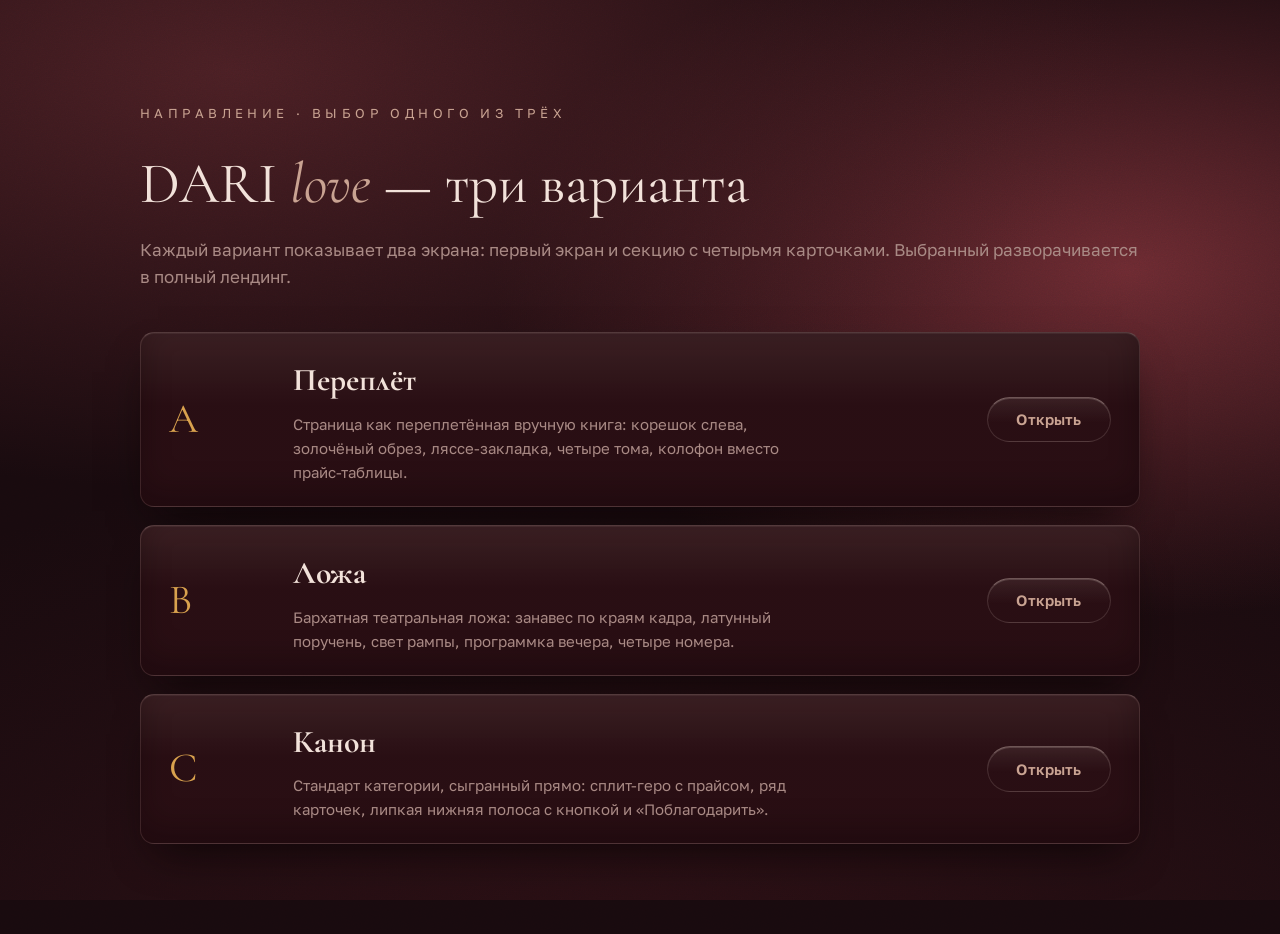
==== index.html @ 6ffcebba "Add three direction variants for the DARI love landing page Establish the product record and the sha" ====
<!doctype html>
<html lang="ru">
<head>
<meta charset="utf-8">
<meta name="viewport" content="width=device-width, initial-scale=1">
<title>DARI LOVE · три направления</title>
<link rel="preconnect" href="https://fonts.googleapis.com">
<link rel="preconnect" href="https://fonts.gstatic.com" crossorigin>
<link href="https://fonts.googleapis.com/css2?family=Cormorant+Garamond:ital,wght@0,300;0,400;1,300;1,400&family=Golos+Text:wght@400;500;600&display=swap" rel="stylesheet">
<link rel="stylesheet" href="variants/shared.css">
<style>
  .page { max-width: 1080px; margin: 0 auto; padding: clamp(40px, 8vw, 90px) clamp(18px, 4vw, 40px) 90px; }
  h1 { font-family: 'Cormorant Garamond', Georgia, serif; font-weight: 400; font-size: var(--step-4); margin: 14px 0 6px; }
  .sub { color: var(--muted); margin: 0 0 42px; }
  .list { display: grid; gap: 18px; }
  .row {
    display: grid; grid-template-columns: 92px 1fr auto; gap: clamp(16px, 3vw, 32px);
    align-items: center; padding: 22px clamp(18px, 3vw, 28px);
    border-radius: 14px; text-decoration: none; color: inherit;
    transition: transform 200ms var(--ease);
  }
  .row:hover { transform: translateY(-3px); }
  .row__key { font-family: 'Cormorant Garamond', Georgia, serif; font-size: 2.6rem; line-height: 1; color: var(--gold); }
  .row__name { font-family: 'Cormorant Garamond', Georgia, serif; font-size: var(--step-3); margin: 0; }
  .row__note { color: var(--muted); font-size: var(--step-1); margin: 6px 0 0; max-width: 56ch; }
  @media (max-width: 620px) { .row { grid-template-columns: 56px 1fr; } .row .pill { grid-column: 2; justify-self: start; } }
</style>
</head>
<body>
<div class="velvet"></div>
<div class="grain"></div>

<main class="page">
  <p class="kicker">Направление · выбор одного из трёх</p>
  <h1>DARI <i style="font-style:italic;color:var(--skin)">love</i> — три варианта</h1>
  <p class="sub">Каждый вариант показывает два экрана: первый экран и секцию с четырьмя карточками. Выбранный разворачивается в полный лендинг.</p>

  <div class="list">
    <a class="row material" href="variants/a-perepliot.html">
      <span class="row__key">A</span>
      <span>
        <h2 class="row__name">Переплёт</h2>
        <p class="row__note">Страница как переплетённая вручную книга: корешок слева, золочёный обрез, ляссе-закладка, четыре тома, колофон вместо прайс-таблицы.</p>
      </span>
      <span class="pill pill--quiet">Открыть</span>
    </a>

    <a class="row material" href="variants/b-lozha.html">
      <span class="row__key">B</span>
      <span>
        <h2 class="row__name">Ложа</h2>
        <p class="row__note">Бархатная театральная ложа: занавес по краям кадра, латунный поручень, свет рампы, программка вечера, четыре номера.</p>
      </span>
      <span class="pill pill--quiet">Открыть</span>
    </a>

    <a class="row material" href="variants/c-kanon.html">
      <span class="row__key">C</span>
      <span>
        <h2 class="row__name">Канон</h2>
        <p class="row__note">Стандарт категории, сыгранный прямо: сплит-геро с прайсом, ряд карточек, липкая нижняя полоса с кнопкой и «Поблагодарить».</p>
      </span>
      <span class="pill pill--quiet">Открыть</span>
    </a>
  </div>
</main>
</body>
</html>
---- variants/shared.css ----
/* DARI LOVE — общий фундамент трёх вариантов направления.
   Палитра снята пипеткой с фотографий бордового латексного платья. */

:root {
  --ink:        #180A0E;
  --wine-deep:  #2C1015;
  --wine:       #4A1F24;
  --wine-lit:   #6B2A31;
  --wine-glow:  #96655F;
  --cream:      #F2E2DA;
  --skin:       #C9A392;
  --muted:      #A98A85;
  --gold:       #D9A24E;
  --gold-hi:    #FCCB6D;

  --edge-hi: rgba(252, 231, 220, 0.20);
  --edge-lo: rgba(12, 4, 6, 0.55);

  --step-0: 0.8125rem;
  --step-1: 0.9375rem;
  --step-2: 1.0625rem;
  --step-3: clamp(1.35rem, 1.1rem + 1.1vw, 2rem);
  --step-4: clamp(2rem, 1.2rem + 3.2vw, 3.6rem);
  --step-5: clamp(2.8rem, 1rem + 7vw, 6.5rem);

  --ease: cubic-bezier(0.22, 0.61, 0.36, 1);
  --fill: 0;
}

*, *::before, *::after { box-sizing: border-box; }

html { -webkit-text-size-adjust: 100%; }

body {
  margin: 0;
  background: var(--ink);
  color: var(--cream);
  font-family: 'Golos Text', system-ui, sans-serif;
  font-size: var(--step-2);
  line-height: 1.6;
  font-synthesis-weight: none;
  overflow-x: hidden;
}

/* Бархат: вишнёвые поля света поверх глубокой основы плюс зерно,
   которое снимает бандинг на градиенте. */
.velvet {
  position: fixed;
  inset: 0;
  z-index: -2;
  background:
    radial-gradient(120% 80% at 18% 8%,  var(--wine) 0%, transparent 58%),
    radial-gradient(90% 70% at 88% 30%,  var(--wine-lit) 0%, transparent 55%),
    radial-gradient(140% 100% at 50% 110%, var(--wine-deep) 0%, transparent 62%),
    var(--ink);
  animation: drift 44s var(--ease) infinite alternate;
}

@keyframes drift {
  0%   { background-position: 0% 0%,   0% 0%,   0% 0%; }
  100% { background-position: 6% -4%, -5% 6%,   3% -3%; }
}

.grain {
  position: fixed;
  inset: -20%;
  z-index: -1;
  pointer-events: none;
  opacity: 0.34;
  background-image: url("data:image/svg+xml,%3Csvg xmlns='http://www.w3.org/2000/svg' width='180' height='180'%3E%3Cfilter id='n'%3E%3CfeTurbulence type='fractalNoise' baseFrequency='0.85' numOctaves='3'/%3E%3C/filter%3E%3Crect width='180' height='180' filter='url(%23n)' opacity='0.42'/%3E%3C/svg%3E");
  mix-blend-mode: overlay;
}

/* Материал: бархат, светлая грань по верхнему краю, мягкая внешняя тень. */
.material {
  background:
    linear-gradient(180deg, rgba(252, 231, 220, 0.07), rgba(12, 4, 6, 0.10) 42%),
    var(--wine-deep);
  border: 1px solid rgba(252, 231, 220, 0.10);
  border-top-color: var(--edge-hi);
  box-shadow:
    0 1px 0 rgba(252, 231, 220, 0.06) inset,
    0 -14px 30px rgba(12, 4, 6, 0.32) inset,
    0 22px 44px -18px rgba(9, 3, 5, 0.85);
}

/* Кнопка-пилюля: выпуклая в покое, продавливается при нажатии. */
.pill {
  --pill-face: var(--wine-lit);
  appearance: none;
  display: inline-flex;
  align-items: center;
  gap: 0.6em;
  padding: 0.95em 1.9em;
  border: 1px solid rgba(252, 231, 220, 0.14);
  border-top-color: rgba(252, 231, 220, 0.32);
  border-radius: 999px;
  background:
    linear-gradient(180deg, rgba(252, 231, 220, 0.16), rgba(12, 4, 6, 0.18) 55%),
    var(--pill-face);
  color: var(--cream);
  font: 600 var(--step-1)/1 'Golos Text', system-ui, sans-serif;
  letter-spacing: 0.01em;
  text-decoration: none;
  cursor: pointer;
  box-shadow:
    0 1px 0 rgba(255, 240, 232, 0.28) inset,
    0 -10px 18px rgba(12, 4, 6, 0.34) inset,
    0 14px 26px -12px rgba(9, 3, 5, 0.9);
  transition: transform 160ms var(--ease), box-shadow 160ms var(--ease), filter 160ms var(--ease);
}

.pill:hover { filter: brightness(1.09); }

.pill:active {
  transform: translateY(2px);
  box-shadow:
    0 2px 6px rgba(9, 3, 5, 0.55) inset,
    0 10px 20px rgba(12, 4, 6, 0.5) inset,
    0 2px 6px -4px rgba(9, 3, 5, 0.9);
}

.pill--quiet {
  --pill-face: transparent;
  background: linear-gradient(180deg, rgba(252, 231, 220, 0.08), transparent 60%);
  color: var(--skin);
  box-shadow: 0 1px 0 rgba(255, 240, 232, 0.16) inset;
}

:where(a, button, summary):focus-visible {
  outline: 2px solid var(--gold-hi);
  outline-offset: 3px;
  border-radius: 6px;
}

/* Дуотон: яркость фотографии ложится на вишнёвую основу,
   золото возвращается отдельным слоем на screen. */
.plate {
  position: relative;
  overflow: hidden;
  background: var(--wine-deep);
  isolation: isolate;
}

.plate img {
  display: block;
  width: 100%;
  height: 100%;
  object-fit: cover;
  filter: saturate(0.62) contrast(1.06) brightness(1.01);
}

/* Вишня ложится тоном, а не заливкой: яркость кадра остаётся,
   золотые блики переживают тонирование. */
.plate::before {
  content: "";
  position: absolute;
  inset: 0;
  z-index: 1;
  background: linear-gradient(180deg, var(--wine-lit), var(--wine-deep) 78%);
  mix-blend-mode: color;
  opacity: 0.72;
  pointer-events: none;
}

.plate::after {
  content: "";
  position: absolute;
  inset: 0;
  z-index: 1;
  background: radial-gradient(72% 58% at 50% 58%, rgba(252, 203, 109, 0.62), transparent 74%);
  mix-blend-mode: soft-light;
  opacity: 0.55;
  pointer-events: none;
}

.kicker {
  font-size: var(--step-0);
  letter-spacing: 0.34em;
  text-transform: uppercase;
  color: var(--skin);
}

.wordmark {
  font-family: 'Cormorant Garamond', Georgia, serif;
  font-size: var(--step-3);
  letter-spacing: 0.34em;
  text-transform: uppercase;
  color: var(--cream);
}

.wordmark i {
  font-style: italic;
  letter-spacing: 0.04em;
  text-transform: none;
  color: var(--skin);
  display: inline-block;
  transform: rotate(-4deg);
}

.tabular { font-variant-numeric: tabular-nums; }

@media (prefers-reduced-motion: reduce) {
  .velvet { animation: none; }
  *, *::before, *::after {
    animation-duration: 0.001ms !important;
    transition-duration: 0.001ms !important;
  }
}
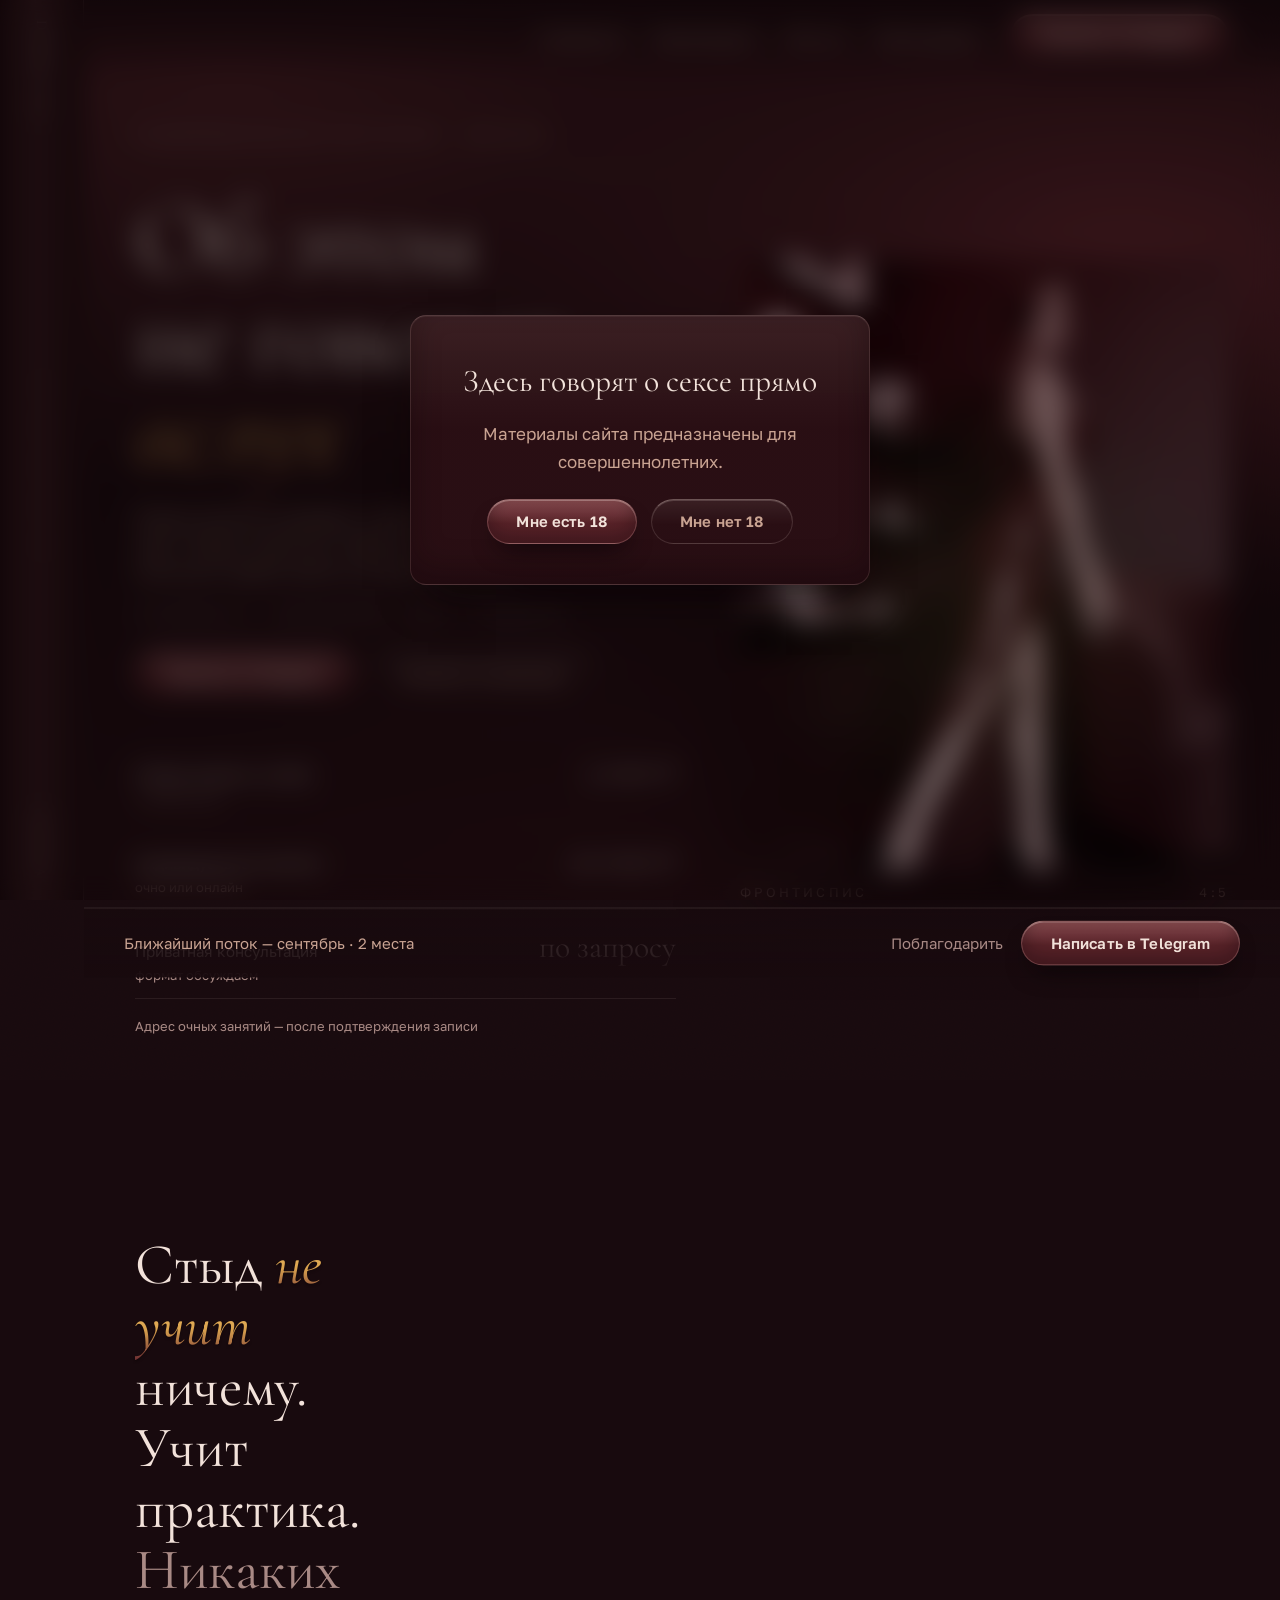
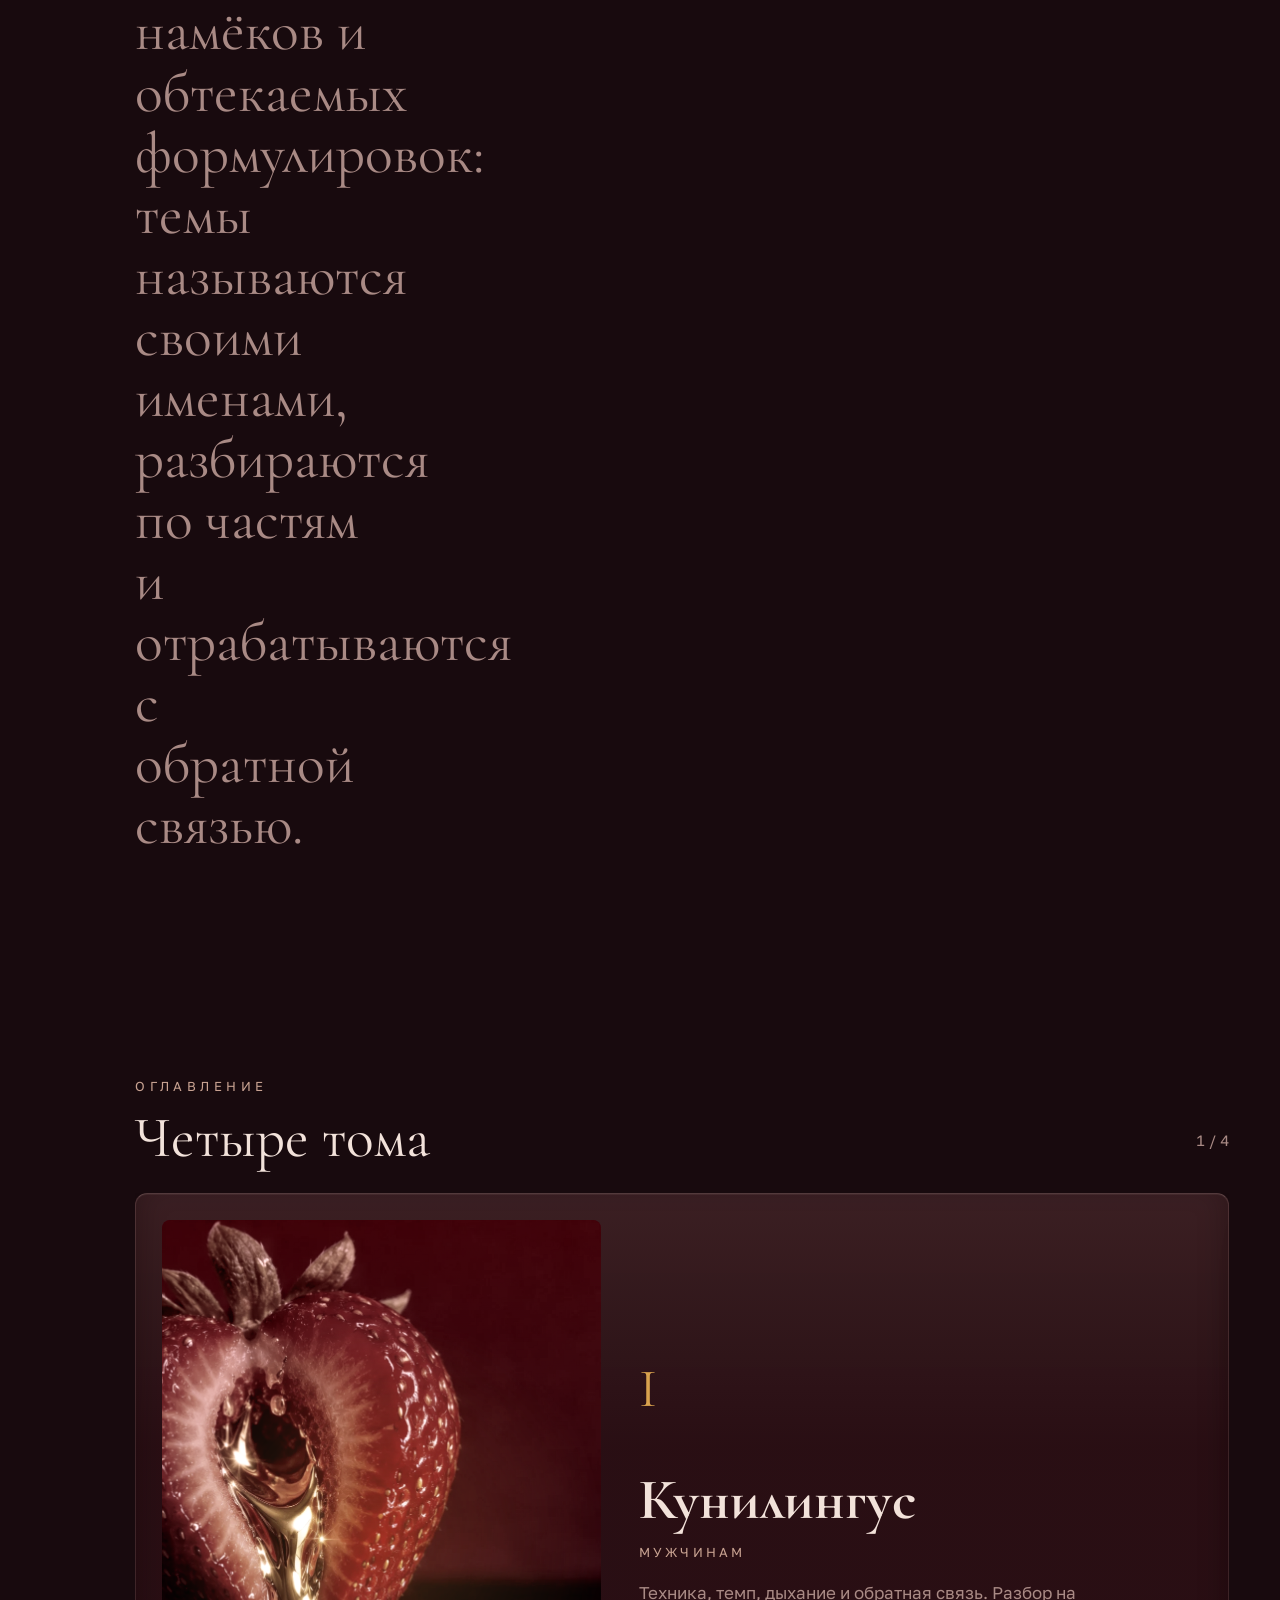
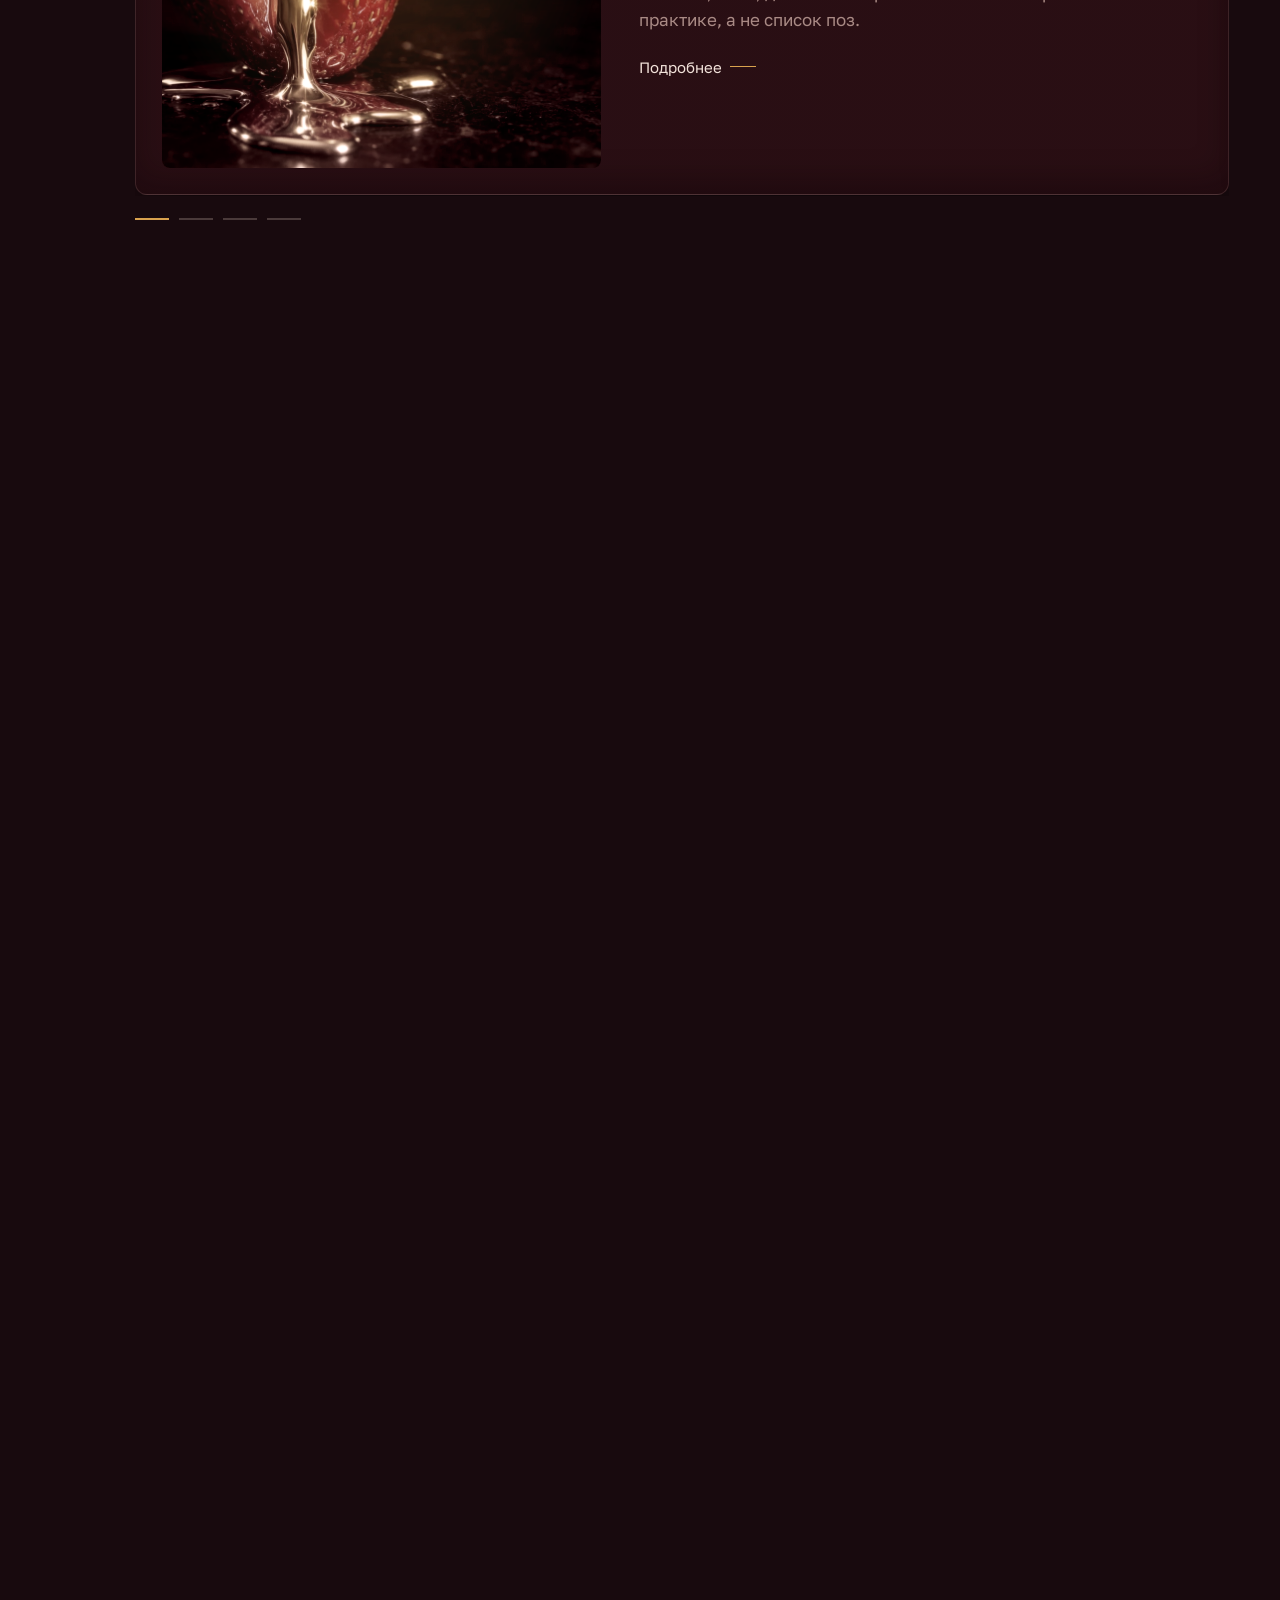
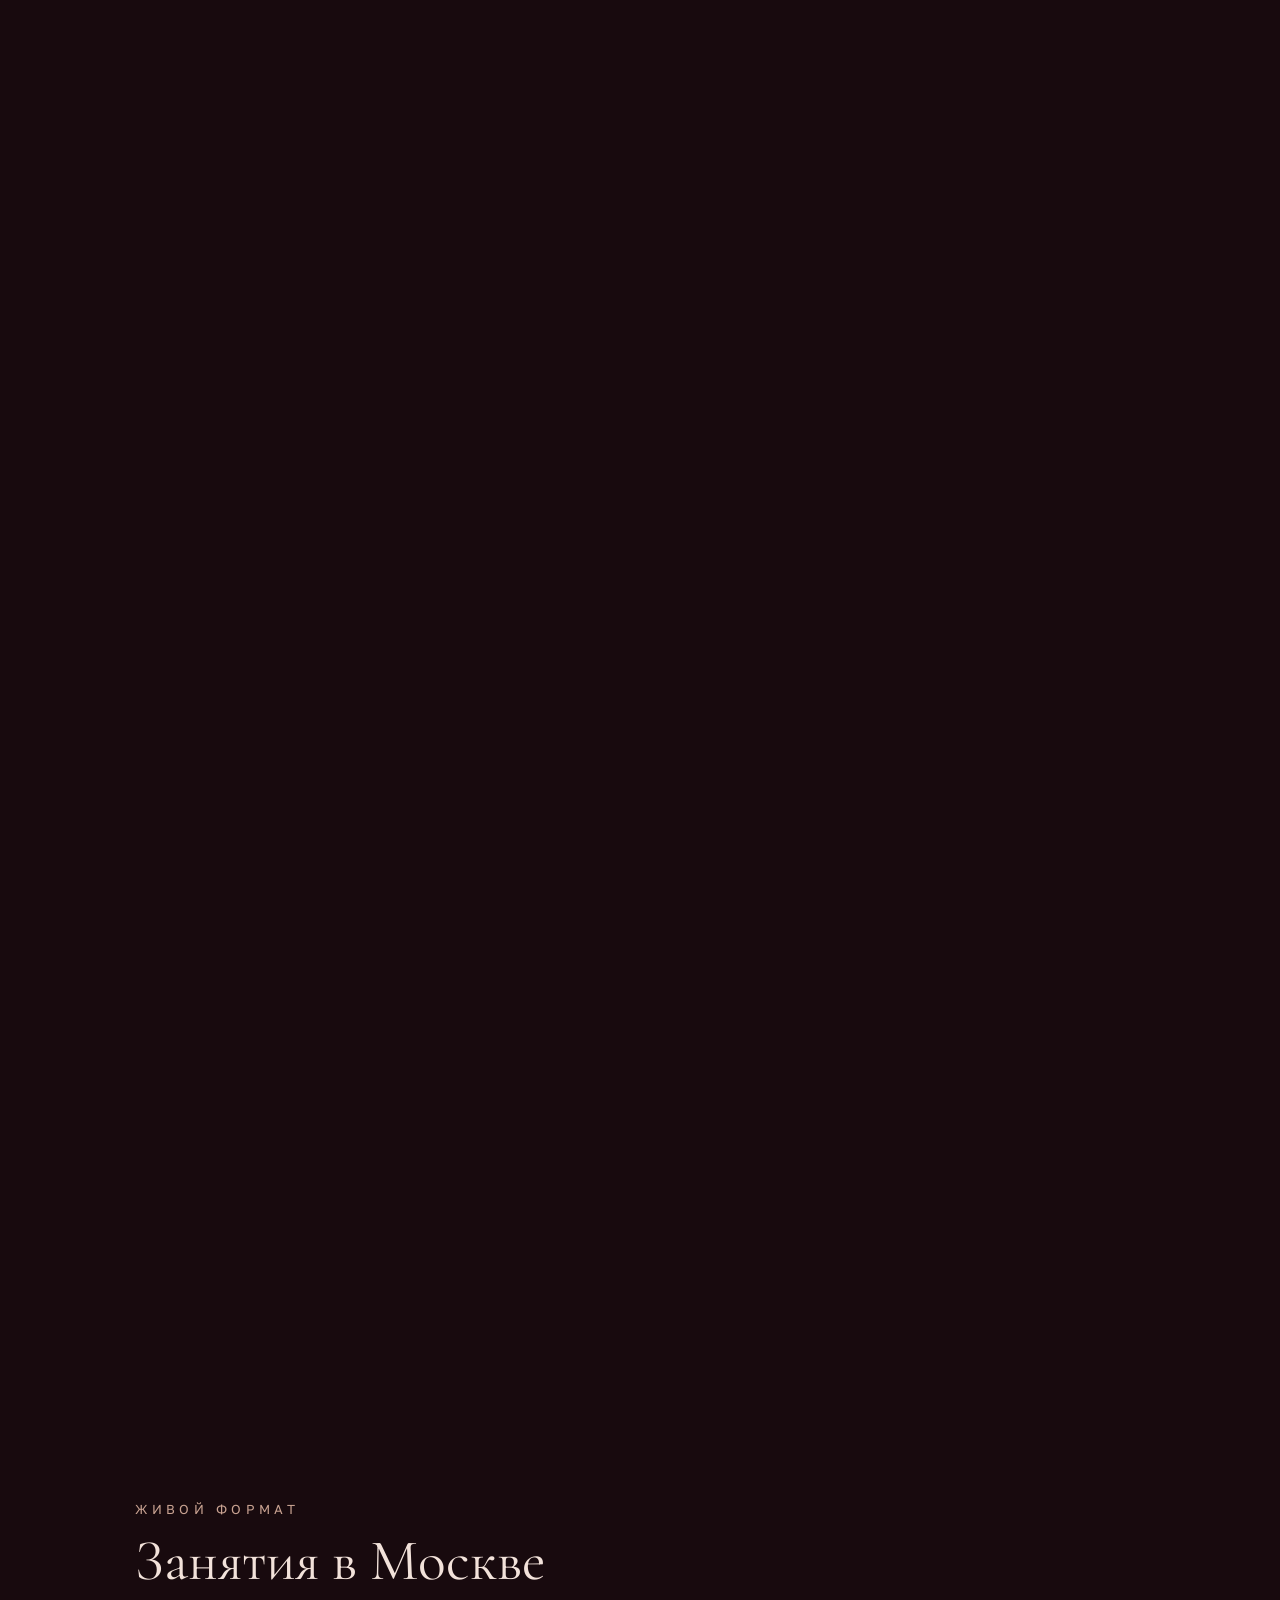
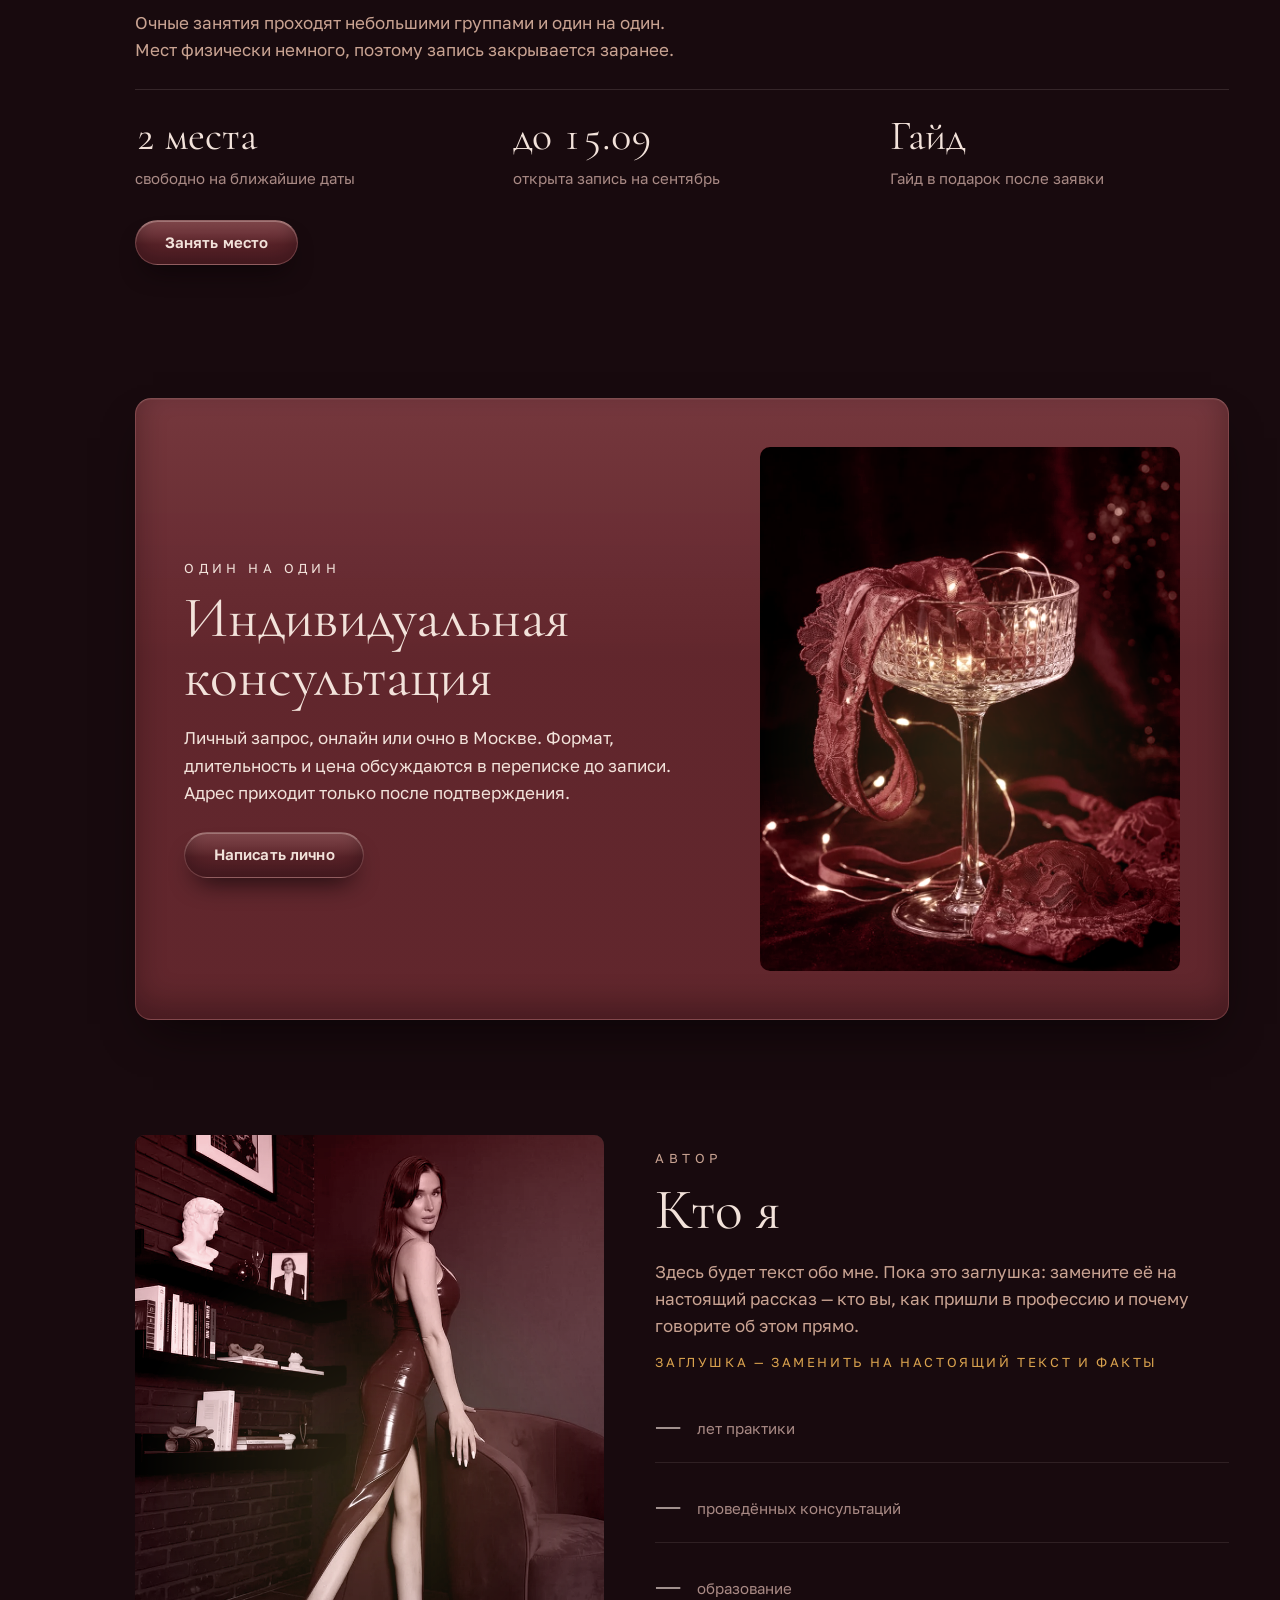
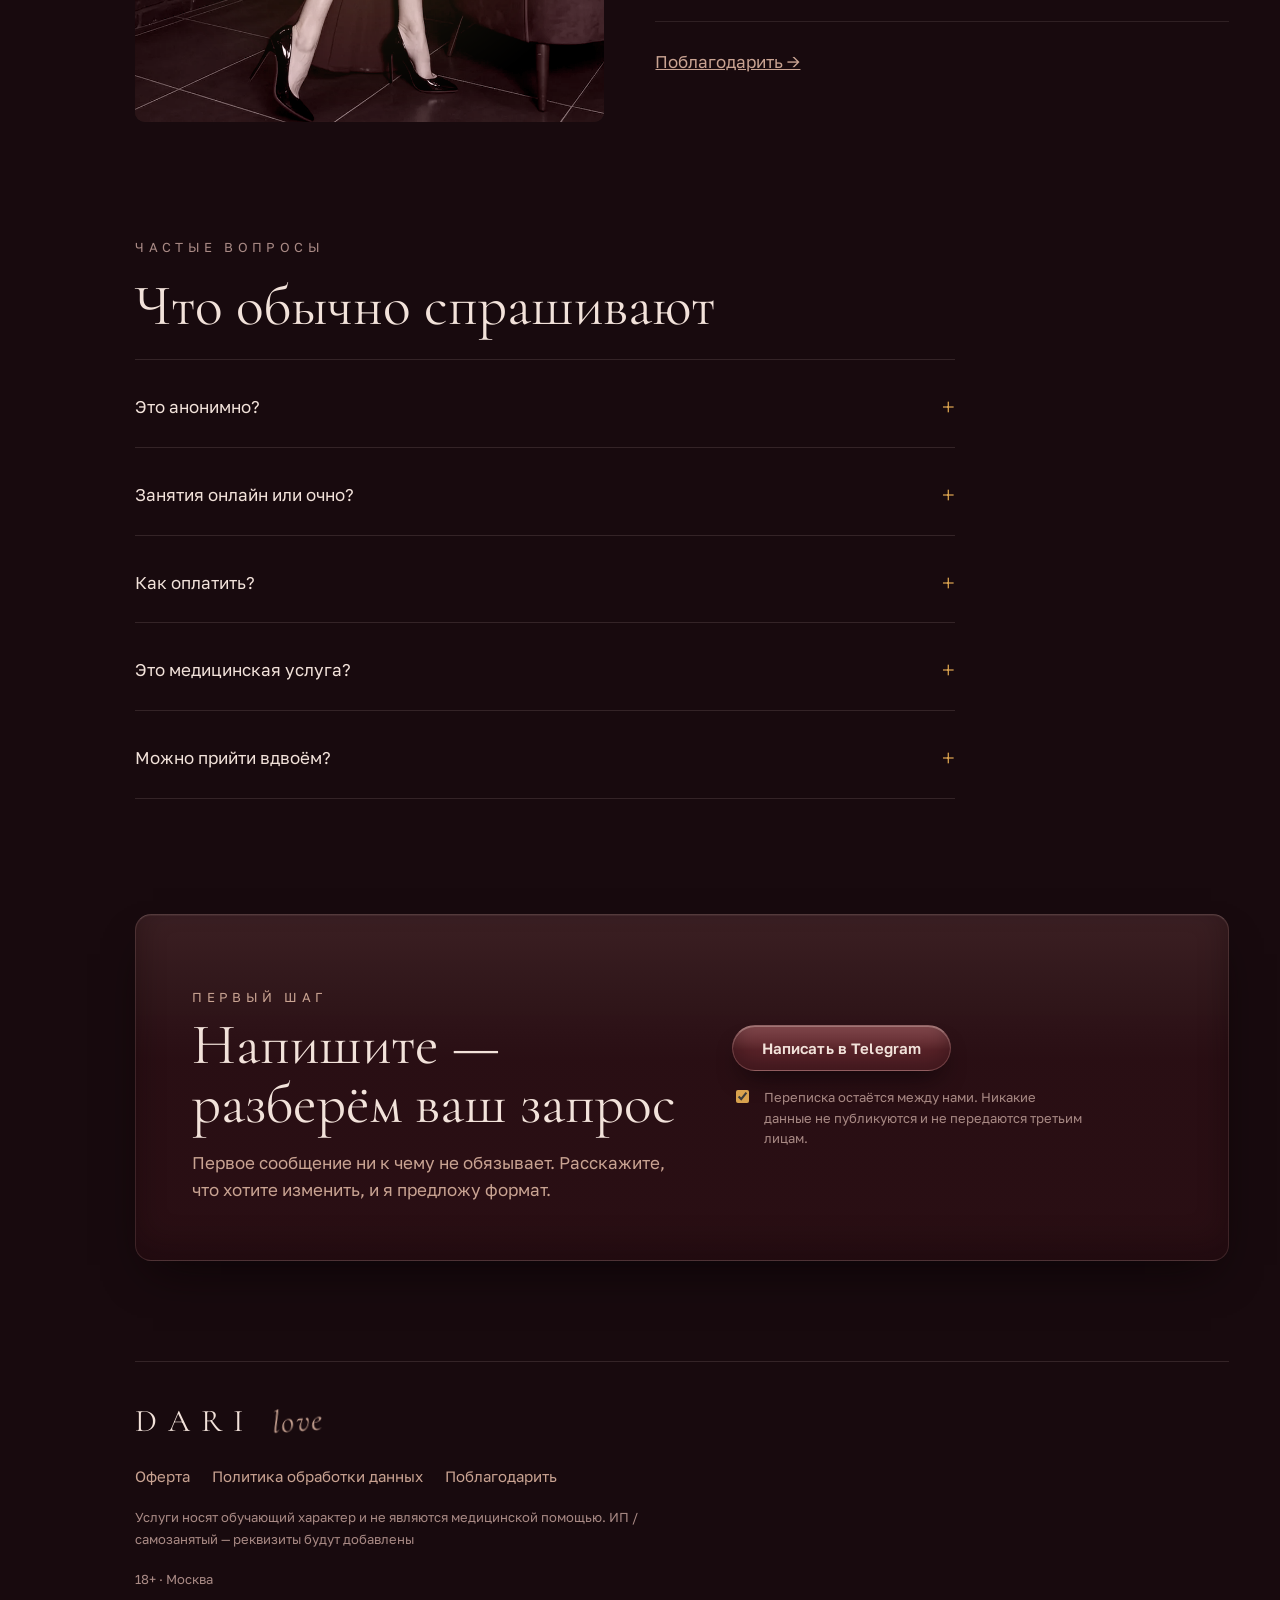
==== commit f254a89c: "Build the full landing page on the "Переплёт" direction Expand the chosen direction into the complet" ====
--- a/index.html
+++ b/index.html
@@ -3,66 +3,225 @@
 <head>
 <meta charset="utf-8">
 <meta name="viewport" content="width=device-width, initial-scale=1">
-<title>DARI LOVE · три направления</title>
+<title>DARI LOVE · Индивидуальное обучение · Москва</title>
+<meta name="description" content="Индивидуальное обучение и разборы. Онлайн и очно в Москве.">
+<meta property="og:title" content="DARI LOVE">
+<meta property="og:description" content="Индивидуальное обучение · Москва">
+<meta property="og:type" content="website">
+<meta name="robots" content="index,follow">
+<meta name="theme-color" content="#180A0E">
 <link rel="preconnect" href="https://fonts.googleapis.com">
 <link rel="preconnect" href="https://fonts.gstatic.com" crossorigin>
-<link href="https://fonts.googleapis.com/css2?family=Cormorant+Garamond:ital,wght@0,300;0,400;1,300;1,400&family=Golos+Text:wght@400;500;600&display=swap" rel="stylesheet">
-<link rel="stylesheet" href="variants/shared.css">
-<style>
-  .page { max-width: 1080px; margin: 0 auto; padding: clamp(40px, 8vw, 90px) clamp(18px, 4vw, 40px) 90px; }
-  h1 { font-family: 'Cormorant Garamond', Georgia, serif; font-weight: 400; font-size: var(--step-4); margin: 14px 0 6px; }
-  .sub { color: var(--muted); margin: 0 0 42px; }
-  .list { display: grid; gap: 18px; }
-  .row {
-    display: grid; grid-template-columns: 92px 1fr auto; gap: clamp(16px, 3vw, 32px);
-    align-items: center; padding: 22px clamp(18px, 3vw, 28px);
-    border-radius: 14px; text-decoration: none; color: inherit;
-    transition: transform 200ms var(--ease);
-  }
-  .row:hover { transform: translateY(-3px); }
-  .row__key { font-family: 'Cormorant Garamond', Georgia, serif; font-size: 2.6rem; line-height: 1; color: var(--gold); }
-  .row__name { font-family: 'Cormorant Garamond', Georgia, serif; font-size: var(--step-3); margin: 0; }
-  .row__note { color: var(--muted); font-size: var(--step-1); margin: 6px 0 0; max-width: 56ch; }
-  @media (max-width: 620px) { .row { grid-template-columns: 56px 1fr; } .row .pill { grid-column: 2; justify-self: start; } }
-</style>
+<link href="https://fonts.googleapis.com/css2?family=Cormorant+Garamond:ital,wght@0,300;0,400;0,500;0,600;1,300;1,400;1,500&family=Golos+Text:wght@400;500;600&display=swap" rel="stylesheet">
+<link rel="stylesheet" href="css/base.css">
+<link rel="stylesheet" href="css/site.css">
 </head>
 <body>
+<!--
+THESIS: обучение интимности подано как переплетённая вручную книга, которую
+дают в руки; отказ от боудуар-лендинга с фотографией во всю ширину.
+OWN-WORLD: вишнёвый бархат переплёта, крашеный золотой обрез, корешок как
+единственная вертикальная ось, ляссе-закладка, колофон вместо прайс-таблицы.
+STORY: посетитель видит закрытую книгу по теме, о которой не говорят вслух,
+проходит четыре тома и уходит в Telegram за своим экземпляром.
+FIRST VIEWPORT: слева титул с золочёной строкой, строка тем, кнопка и колофон
+цен; справа вклеенная иллюстрация 4:5 с золочёным обрезом.
+FORM: переплётная мастерская, кандидат 5 из семи, seed 8447b63e.
+FINISH: unreviewed and undocumented is unfinished; this build ends with the finish review, the verdict, DESIGN.md, and every shipping raster carrying its provenance
+-->
 <div class="velvet"></div>
 <div class="grain"></div>
 
-<main class="page">
-  <p class="kicker">Направление · выбор одного из трёх</p>
-  <h1>DARI <i style="font-style:italic;color:var(--skin)">love</i> — три варианта</h1>
-  <p class="sub">Каждый вариант показывает два экрана: первый экран и секцию с четырьмя карточками. Выбранный разворачивается в полный лендинг.</p>
-
-  <div class="list">
-    <a class="row material" href="variants/a-perepliot.html">
-      <span class="row__key">A</span>
-      <span>
-        <h2 class="row__name">Переплёт</h2>
-        <p class="row__note">Страница как переплетённая вручную книга: корешок слева, золочёный обрез, ляссе-закладка, четыре тома, колофон вместо прайс-таблицы.</p>
-      </span>
-      <span class="pill pill--quiet">Открыть</span>
-    </a>
-
-    <a class="row material" href="variants/b-lozha.html">
-      <span class="row__key">B</span>
-      <span>
-        <h2 class="row__name">Ложа</h2>
-        <p class="row__note">Бархатная театральная ложа: занавес по краям кадра, латунный поручень, свет рампы, программка вечера, четыре номера.</p>
-      </span>
-      <span class="pill pill--quiet">Открыть</span>
-    </a>
-
-    <a class="row material" href="variants/c-kanon.html">
-      <span class="row__key">C</span>
-      <span>
-        <h2 class="row__name">Канон</h2>
-        <p class="row__note">Стандарт категории, сыгранный прямо: сплит-геро с прайсом, ряд карточек, липкая нижняя полоса с кнопкой и «Поблагодарить».</p>
-      </span>
-      <span class="pill pill--quiet">Открыть</span>
-    </a>
+<!-- Возрастной гейт: страница за размытием до подтверждения -->
+<div class="gate" id="gate" hidden>
+  <div class="gate__card material">
+    <h2>Здесь говорят о сексе прямо</h2>
+    <p>Материалы сайта предназначены для совершеннолетних.</p>
+    <div class="gate__row">
+      <button class="pill" id="gate-yes" type="button">Мне есть 18</button>
+      <button class="pill pill--quiet" id="gate-no" type="button">Мне нет 18</button>
+    </div>
   </div>
+</div>
+
+<aside class="spine">
+  <div class="lasse"></div>
+  <a class="spine__mark" href="#top">DARI <i>love</i></a>
+
+  <nav class="spine__nav" aria-label="Оглавление">
+    <a class="spine__tick" href="#chapters"><span>Тома</span></a>
+    <a class="spine__tick" href="#live"><span>Живой формат</span></a>
+    <a class="spine__tick" href="#private"><span>Приватно</span></a>
+    <a class="spine__tick" href="#about"><span>Обо мне</span></a>
+    <a class="spine__tick" href="#faq"><span>Вопросы</span></a>
+  </nav>
+
+  <div class="spine__folio">МОСКВА</div>
+</aside>
+
+<div id="bounce">
+
+<header class="head" id="head">
+  <a href="#chapters">Оглавление</a>
+  <a href="#live">Живой формат</a>
+  <a href="#about">Обо мне</a>
+  <a class="thanks" data-href="tribute" href="#">Поблагодарить</a>
+  <a class="pill" data-tg="head" href="#">Написать в Telegram</a>
+</header>
+
+<main class="wrap" id="top">
+
+  <!-- ——— Титульный разворот ——————————————————————————————— -->
+  <section class="hero">
+    <div>
+      <p class="kicker">Индивидуальное обучение · Москва</p>
+      <div class="hero__rule"></div>
+      <h1>Об этом<br>не говорят<br><span class="gilt">вслух</span></h1>
+      <p class="lede">Живые занятия и разборы, готовые лекции и работа один на один. Теория, практика с обратной связью и план на несколько недель вместо случайных советов.</p>
+      <p class="subjects">Кунилингус · Сексология · БДСМ · Приватно</p>
+
+      <div class="actions">
+        <a class="pill" data-tg="hero" href="#">Написать в Telegram</a>
+        <a class="pill pill--quiet" href="#chapters">Смотреть оглавление</a>
+      </div>
+
+      <dl class="colophon" id="prices"></dl>
+      <p class="colophon__note">Адрес очных занятий — после подтверждения записи</p>
+    </div>
+
+    <figure class="frontis">
+      <div class="plate frontis__plate">
+        <img class="under" src="assets/img/dari-wide.webp" alt="" aria-hidden="true">
+        <img class="over" src="assets/img/dari-hero.webp" alt="Dari love в бордовом платье" fetchpriority="high">
+        <div class="frontis__edge"></div>
+      </div>
+      <figcaption class="frontis__cap"><span>Фронтиспис</span><span class="tabular">4:5</span></figcaption>
+    </figure>
+  </section>
+
+  <!-- ——— Манифест ————————————————————————————————————————— -->
+  <section class="manifest">
+    <p>Стыд <span class="gilt">не учит</span> ничему. Учит практика.</p>
+    <p class="manifest__note">Никаких намёков и обтекаемых формулировок: темы называются своими именами, разбираются по частям и отрабатываются с обратной связью.</p>
+  </section>
+
+  <!-- ——— Оглавление: четыре тома, пин-карусель ————————————— -->
+  <section class="chapters" id="chapters">
+    <div class="chapters__pin">
+      <div class="chapters__head">
+        <div>
+          <p class="kicker">Оглавление</p>
+          <h2>Четыре тома</h2>
+        </div>
+        <p class="chapters__counter tabular" id="deck-counter">1 / 4</p>
+      </div>
+
+      <div class="deck">
+        <div class="deck__track" id="deck-track"></div>
+      </div>
+
+      <div class="deck__dots" id="deck-dots" role="tablist" aria-label="Переключение томов"></div>
+    </div>
+  </section>
+
+  <!-- ——— Живой формат ——————————————————————————————————— -->
+  <section class="live" id="live">
+    <p class="kicker">Живой формат</p>
+    <h2>Занятия в Москве</h2>
+    <p class="live__lede">Очные занятия проходят небольшими группами и один на один. Мест физически немного, поэтому запись закрывается заранее.</p>
+
+    <div class="live__grid">
+      <div class="fact"><b class="tabular" id="live-seats"></b><span>свободно на ближайшие даты</span></div>
+      <div class="fact"><b class="tabular" id="live-deadline"></b><span id="live-month"></span></div>
+      <div class="fact"><b>Гайд</b><span id="live-gift"></span></div>
+    </div>
+
+    <p style="margin-top:30px"><a class="pill" data-tg="live" href="#">Занять место</a></p>
+  </section>
+
+  <!-- ——— Приватно ———————————————————————————————————————— -->
+  <section class="private material" id="private">
+    <div>
+      <p class="kicker">Один на один</p>
+      <h2>Индивидуальная консультация</h2>
+      <p>Личный запрос, онлайн или очно в Москве. Формат, длительность и цена обсуждаются в переписке до записи. Адрес приходит только после подтверждения.</p>
+      <p style="margin-top:26px"><a class="pill" data-tg="private" href="#">Написать лично</a></p>
+    </div>
+    <div class="plate private__plate">
+      <img src="assets/img/card-konsul.webp" alt="" loading="lazy">
+    </div>
+  </section>
+
+  <!-- ——— Обо мне ————————————————————————————————————————— -->
+  <section class="about" id="about">
+    <div class="plate about__plate">
+      <img src="assets/img/dari-wide.webp" alt="Dari love" loading="lazy">
+    </div>
+    <div>
+      <p class="kicker">Автор</p>
+      <h2 id="about-title"></h2>
+      <p class="about__text" id="about-text"></p>
+      <p class="placeholder">Заглушка — заменить на настоящий текст и факты</p>
+      <div class="about__facts" id="about-facts"></div>
+      <p style="margin-top:26px"><a class="thanks" data-href="tribute" href="#" style="color:var(--skin)">Поблагодарить →</a></p>
+    </div>
+  </section>
+
+  <!-- ——— Отзывы (удаляются, пока список пуст) ———————————— -->
+  <section class="reviews" id="reviews">
+    <p class="kicker">Отзывы</p>
+    <div class="reviews__grid" id="reviews-grid"></div>
+  </section>
+
+  <!-- ——— Вопросы ————————————————————————————————————————— -->
+  <section class="faq" id="faq">
+    <p class="kicker">Частые вопросы</p>
+    <h2>Что обычно спрашивают</h2>
+    <div id="faq-list"></div>
+  </section>
+
+  <!-- ——— Заявка —————————————————————————————————————————— -->
+  <section class="lead material">
+    <div>
+      <p class="kicker">Первый шаг</p>
+      <h2>Напишите — разберём ваш запрос</h2>
+      <p>Первое сообщение ни к чему не обязывает. Расскажите, что хотите изменить, и я предложу формат.</p>
+    </div>
+    <div class="lead__side">
+      <a class="pill" data-tg="lead" href="#">Написать в Telegram</a>
+      <label class="consent">
+        <input type="checkbox" checked>
+        Переписка остаётся между нами. Никакие данные не публикуются и не передаются третьим лицам.
+      </label>
+    </div>
+  </section>
+
+  <!-- ——— Подвал —————————————————————————————————————————— -->
+  <footer class="foot">
+    <div class="wordmark">DARI <i>love</i></div>
+    <div class="foot__links" id="foot-links"></div>
+    <small id="foot-legal"></small>
+    <small>18+ · Москва</small>
+  </footer>
 </main>
+
+</div><!-- /#bounce -->
+
+<!-- Липкая полоса: появляется после оглавления -->
+<div class="dock" id="dock">
+  <p class="dock__note" id="dock-note"></p>
+  <div class="dock__side">
+    <a class="quiet" data-href="tribute" href="#">Поблагодарить</a>
+    <a class="pill" data-tg="dock" href="#">Написать в Telegram</a>
+  </div>
+</div>
+
+<dialog class="sheet" id="sheet">
+  <div class="sheet__inner material" id="sheet-body"></div>
+  <button class="sheet__close" id="sheet-close" type="button" aria-label="Закрыть">×</button>
+</dialog>
+
+<script src="js/content.js"></script>
+<script src="js/site.js"></script>
 </body>
 </html>
--- a/css/base.css
+++ b/css/base.css
@@ -0,0 +1,212 @@
+/* DARI LOVE — общий фундамент трёх вариантов направления.
+   Палитра снята пипеткой с фотографий бордового латексного платья. */
+
+:root {
+  --ink:        #180A0E;
+  --wine-deep:  #2C1015;
+  --wine:       #4A1F24;
+  --wine-lit:   #6B2A31;
+  --wine-glow:  #96655F;
+  --cream:      #F2E2DA;
+  --skin:       #C9A392;
+  --muted:      #A98A85;
+  --gold:       #D9A24E;
+  --gold-hi:    #FCCB6D;
+
+  --edge-hi: rgba(252, 231, 220, 0.20);
+  --edge-lo: rgba(12, 4, 6, 0.55);
+
+  --step-0: 0.8125rem;
+  --step-1: 0.9375rem;
+  --step-2: 1.0625rem;
+  --step-3: clamp(1.35rem, 1.1rem + 1.1vw, 2rem);
+  --step-4: clamp(2rem, 1.2rem + 3.2vw, 3.6rem);
+  --step-5: clamp(2.8rem, 1rem + 7vw, 6.5rem);
+
+  --ease: cubic-bezier(0.22, 0.61, 0.36, 1);
+  --fill: 0;
+}
+
+*, *::before, *::after { box-sizing: border-box; }
+
+html { -webkit-text-size-adjust: 100%; }
+
+body {
+  margin: 0;
+  background: var(--ink);
+  color: var(--cream);
+  font-family: 'Golos Text', system-ui, sans-serif;
+  font-size: var(--step-2);
+  line-height: 1.6;
+  font-synthesis-weight: none;
+  overflow-x: hidden;
+}
+
+/* Бархат: вишнёвые поля света поверх глубокой основы плюс зерно,
+   которое снимает бандинг на градиенте. */
+.velvet {
+  position: fixed;
+  inset: 0;
+  z-index: -2;
+  background:
+    radial-gradient(120% 80% at 18% 8%,  var(--wine) 0%, transparent 58%),
+    radial-gradient(90% 70% at 88% 30%,  var(--wine-lit) 0%, transparent 55%),
+    radial-gradient(140% 100% at 50% 110%, var(--wine-deep) 0%, transparent 62%),
+    var(--ink);
+  animation: drift 44s var(--ease) infinite alternate;
+}
+
+@keyframes drift {
+  0%   { background-position: 0% 0%,   0% 0%,   0% 0%; }
+  100% { background-position: 6% -4%, -5% 6%,   3% -3%; }
+}
+
+.grain {
+  position: fixed;
+  inset: -20%;
+  z-index: -1;
+  pointer-events: none;
+  opacity: 0.34;
+  background-image: url("data:image/svg+xml,%3Csvg xmlns='http://www.w3.org/2000/svg' width='180' height='180'%3E%3Cfilter id='n'%3E%3CfeTurbulence type='fractalNoise' baseFrequency='0.85' numOctaves='3'/%3E%3C/filter%3E%3Crect width='180' height='180' filter='url(%23n)' opacity='0.42'/%3E%3C/svg%3E");
+  mix-blend-mode: overlay;
+}
+
+/* Материал: бархат, светлая грань по верхнему краю, мягкая внешняя тень. */
+.material {
+  background:
+    linear-gradient(180deg, rgba(252, 231, 220, 0.07), rgba(12, 4, 6, 0.10) 42%),
+    var(--wine-deep);
+  border: 1px solid rgba(252, 231, 220, 0.10);
+  border-top-color: var(--edge-hi);
+  box-shadow:
+    0 1px 0 rgba(252, 231, 220, 0.06) inset,
+    0 -14px 30px rgba(12, 4, 6, 0.32) inset,
+    0 22px 44px -18px rgba(9, 3, 5, 0.85);
+}
+
+/* Кнопка-пилюля: выпуклая в покое, продавливается при нажатии. */
+.pill {
+  --pill-face: var(--wine-lit);
+  appearance: none;
+  display: inline-flex;
+  align-items: center;
+  gap: 0.6em;
+  padding: 0.95em 1.9em;
+  border: 1px solid rgba(252, 231, 220, 0.14);
+  border-top-color: rgba(252, 231, 220, 0.32);
+  border-radius: 999px;
+  background:
+    linear-gradient(180deg, rgba(252, 231, 220, 0.16), rgba(12, 4, 6, 0.18) 55%),
+    var(--pill-face);
+  color: var(--cream);
+  font: 600 var(--step-1)/1 'Golos Text', system-ui, sans-serif;
+  letter-spacing: 0.01em;
+  text-decoration: none;
+  cursor: pointer;
+  box-shadow:
+    0 1px 0 rgba(255, 240, 232, 0.28) inset,
+    0 -10px 18px rgba(12, 4, 6, 0.34) inset,
+    0 14px 26px -12px rgba(9, 3, 5, 0.9);
+  transition: transform 160ms var(--ease), box-shadow 160ms var(--ease), filter 160ms var(--ease);
+}
+
+.pill:hover { filter: brightness(1.09); }
+
+.pill:active {
+  transform: translateY(2px);
+  box-shadow:
+    0 2px 6px rgba(9, 3, 5, 0.55) inset,
+    0 10px 20px rgba(12, 4, 6, 0.5) inset,
+    0 2px 6px -4px rgba(9, 3, 5, 0.9);
+}
+
+.pill--quiet {
+  --pill-face: transparent;
+  background: linear-gradient(180deg, rgba(252, 231, 220, 0.08), transparent 60%);
+  color: var(--skin);
+  box-shadow: 0 1px 0 rgba(255, 240, 232, 0.16) inset;
+}
+
+:where(a, button, summary):focus-visible {
+  outline: 2px solid var(--gold-hi);
+  outline-offset: 3px;
+  border-radius: 6px;
+}
+
+/* Дуотон: яркость фотографии ложится на вишнёвую основу,
+   золото возвращается отдельным слоем на screen. */
+.plate {
+  position: relative;
+  overflow: hidden;
+  background: var(--wine-deep);
+  isolation: isolate;
+}
+
+.plate img {
+  display: block;
+  width: 100%;
+  height: 100%;
+  object-fit: cover;
+  filter: saturate(0.62) contrast(1.06) brightness(1.01);
+}
+
+/* Вишня ложится тоном, а не заливкой: яркость кадра остаётся,
+   золотые блики переживают тонирование. */
+.plate::before {
+  content: "";
+  position: absolute;
+  inset: 0;
+  z-index: 1;
+  background: linear-gradient(180deg, var(--wine-lit), var(--wine-deep) 78%);
+  mix-blend-mode: color;
+  opacity: 0.72;
+  /* Тон слабее там, где кадр светлее: золото и блики остаются золотыми. */
+  -webkit-mask-image: radial-gradient(70% 56% at 50% 58%, rgba(0,0,0,.18), #000 70%);
+  mask-image: radial-gradient(70% 56% at 50% 58%, rgba(0,0,0,.18), #000 70%);
+  pointer-events: none;
+}
+
+.plate::after {
+  content: "";
+  position: absolute;
+  inset: 0;
+  z-index: 1;
+  background: radial-gradient(70% 56% at 50% 58%, rgba(252, 203, 109, 0.85), transparent 72%);
+  mix-blend-mode: screen;
+  opacity: 0.20;
+  pointer-events: none;
+}
+
+.kicker {
+  font-size: var(--step-0);
+  letter-spacing: 0.34em;
+  text-transform: uppercase;
+  color: var(--skin);
+}
+
+.wordmark {
+  font-family: 'Cormorant Garamond', Georgia, serif;
+  font-size: var(--step-3);
+  letter-spacing: 0.34em;
+  text-transform: uppercase;
+  color: var(--cream);
+}
+
+.wordmark i {
+  font-style: italic;
+  letter-spacing: 0.04em;
+  text-transform: none;
+  color: var(--skin);
+  display: inline-block;
+  transform: rotate(-4deg);
+}
+
+.tabular { font-variant-numeric: tabular-nums; }
+
+@media (prefers-reduced-motion: reduce) {
+  .velvet { animation: none; }
+  *, *::before, *::after {
+    animation-duration: 0.001ms !important;
+    transition-duration: 0.001ms !important;
+  }
+}
--- a/css/site.css
+++ b/css/site.css
@@ -0,0 +1,439 @@
+/* DARI LOVE — лендинг. Направление «Переплёт».
+   Единственный примитив анимации — налив: одна переменная --fill,
+   одна маска. Он же золочение обреза, он же прогресс, он же ховер. */
+
+body { padding-left: 84px; }
+
+/* ——— Корешок: единственная вертикальная ось страницы ——————————— */
+.spine {
+  position: fixed;
+  left: 0; top: 0; bottom: 0;
+  width: 84px;
+  z-index: 60;
+  display: flex;
+  flex-direction: column;
+  align-items: center;
+  justify-content: space-between;
+  padding: 20px 0 22px;
+  background:
+    linear-gradient(90deg, rgba(12,4,6,.55), rgba(252,231,220,.06) 42%, rgba(12,4,6,.5)),
+    var(--wine-deep);
+  border-right: 1px solid rgba(252, 231, 220, .12);
+}
+
+.spine__mark {
+  writing-mode: vertical-rl;
+  font-family: 'Cormorant Garamond', Georgia, serif;
+  font-size: 15px;
+  letter-spacing: .44em;
+  text-transform: uppercase;
+  color: var(--cream);
+  text-decoration: none;
+}
+.spine__mark i { font-style: italic; letter-spacing: .08em; text-transform: none; color: var(--skin); }
+
+/* Ляссе — закладка, отмечающая прочитанное. */
+.lasse {
+  position: absolute;
+  left: 50%; top: 0;
+  width: 3px;
+  margin-left: -1.5px;
+  height: calc(var(--read, 0) * 100%);
+  background: linear-gradient(180deg, var(--gold-hi), var(--gold) 40%, var(--wine-lit));
+  box-shadow: 1px 0 0 rgba(12, 4, 6, .5);
+}
+
+/* Тики глав: ось несёт навигацию, а не только имя. */
+.spine__nav { display: flex; flex-direction: column; align-items: center; gap: 18px; }
+.spine__tick {
+  position: relative;
+  width: 22px; height: 22px;
+  display: grid; place-items: center;
+  color: var(--muted);
+  text-decoration: none;
+  font-size: 10px;
+  letter-spacing: .12em;
+}
+.spine__tick::before {
+  content: "";
+  width: 12px; height: 1px;
+  background: currentColor;
+  transition: width 200ms var(--ease), background-color 200ms var(--ease);
+}
+.spine__tick:hover::before, .spine__tick[aria-current="true"]::before { width: 22px; background: var(--gold); }
+.spine__tick span {
+  position: absolute; left: 26px;
+  white-space: nowrap;
+  font-size: 11px; letter-spacing: .18em; text-transform: uppercase;
+  color: var(--skin);
+  opacity: 0; pointer-events: none;
+  transition: opacity 180ms var(--ease);
+}
+.spine__tick:hover span, .spine__tick:focus-visible span { opacity: 1; }
+
+.spine__folio { writing-mode: vertical-rl; font-size: 11px; letter-spacing: .3em; color: var(--muted); }
+
+/* ——— Шапка: липкая, прячется при движении вниз ————————————————— */
+.head {
+  position: sticky; top: 0; z-index: 50;
+  display: flex; align-items: center; justify-content: flex-end;
+  gap: clamp(14px, 2vw, 28px);
+  padding: 14px clamp(18px, 4vw, 56px);
+  background: linear-gradient(180deg, rgba(24,10,14,.94), rgba(24,10,14,.35) 80%, transparent);
+  backdrop-filter: blur(10px);
+  transition: transform 280ms var(--ease);
+}
+.head[data-hidden="1"] { transform: translateY(-110%); }
+.head a:not(.pill) { color: var(--skin); text-decoration: none; font-size: var(--step-1); }
+.head a:not(.pill):hover { color: var(--cream); }
+
+.wrap { max-width: 1360px; margin: 0 auto; padding: 0 clamp(18px, 4vw, 56px); }
+
+/* ——— Титульный разворот ——————————————————————————————————————— */
+.hero {
+  min-height: calc(100svh - 62px);
+  display: grid;
+  grid-template-columns: minmax(0, 1.05fr) minmax(0, .95fr);
+  gap: clamp(28px, 5vw, 76px);
+  align-items: center;
+  padding: clamp(20px, 3vw, 44px) 0 clamp(40px, 6vw, 70px);
+}
+
+.hero__rule {
+  height: 1px;
+  margin: 24px 0 20px;
+  background: linear-gradient(90deg, var(--gold) calc(var(--fill) * 100%), rgba(252,231,220,.14) 0);
+}
+
+h1 {
+  font-family: 'Cormorant Garamond', Georgia, serif;
+  font-weight: 400;
+  font-size: var(--step-5);
+  line-height: .94;
+  letter-spacing: -.015em;
+  margin: 16px 0 0;
+}
+
+/* Золочение — тот же налив, применённый к букве. */
+.gilt {
+  font-style: italic;
+  background-image: linear-gradient(180deg, var(--gold-hi), var(--gold) 55%, var(--wine-lit));
+  -webkit-background-clip: text;
+  background-clip: text;
+  -webkit-text-fill-color: transparent;
+  color: transparent;
+  filter: drop-shadow(0 2px 1px rgba(12, 4, 6, .55));
+}
+
+.lede { max-width: 46ch; color: var(--skin); margin: 20px 0 0; }
+
+.subjects {
+  margin: 18px 0 0;
+  font-size: var(--step-0);
+  letter-spacing: .2em;
+  text-transform: uppercase;
+  color: var(--muted);
+}
+
+.actions { display: flex; align-items: center; gap: 16px; flex-wrap: wrap; margin-top: 28px; }
+
+.colophon { margin-top: 34px; border-top: 1px solid rgba(252,231,220,.12); }
+.colophon__row {
+  display: grid; grid-template-columns: 1fr auto;
+  align-items: baseline; gap: 16px;
+  padding: 12px 0;
+  border-bottom: 1px solid rgba(252,231,220,.08);
+}
+.colophon__row dt { color: var(--cream); font-size: var(--step-1); }
+.colophon__row dt small { display: block; color: var(--muted); font-size: var(--step-0); margin-top: 2px; }
+.colophon__row dd { margin: 0; font-family: 'Cormorant Garamond', Georgia, serif; font-size: var(--step-3); }
+.colophon__note { margin-top: 12px; font-size: var(--step-0); color: var(--muted); }
+
+.frontis { position: relative; margin: 0; }
+.frontis__plate {
+  aspect-ratio: 4 / 5;
+  border-radius: 4px 14px 14px 4px;
+  border: 1px solid rgba(252,231,220,.12);
+  box-shadow: 0 40px 80px -30px rgba(9,3,5,.95);
+}
+.frontis__plate img.under { position: absolute; inset: 0; }
+.frontis__plate img.over {
+  position: absolute; inset: 0;
+  -webkit-mask-image: linear-gradient(180deg, #000 calc(100% - var(--fill) * 100%), transparent 0);
+  mask-image: linear-gradient(180deg, #000 calc(100% - var(--fill) * 100%), transparent 0);
+}
+.frontis__edge {
+  position: absolute; top: 8px; bottom: 8px; right: -7px;
+  width: 7px; border-radius: 0 3px 3px 0;
+  background: linear-gradient(180deg, var(--gold-hi), var(--gold) 45%, #7A5320);
+  clip-path: inset(calc(100% - var(--fill) * 100%) 0 0 0);
+  box-shadow: 2px 0 6px -2px rgba(9,3,5,.9);
+}
+.frontis__cap {
+  display: flex; justify-content: space-between;
+  margin-top: 12px;
+  font-size: var(--step-0); letter-spacing: .24em; text-transform: uppercase; color: var(--muted);
+}
+
+/* ——— Манифест ————————————————————————————————————————————————— */
+.manifest { padding: clamp(50px, 9vw, 120px) 0; max-width: 22ch; }
+.manifest p {
+  font-family: 'Cormorant Garamond', Georgia, serif;
+  font-size: var(--step-4);
+  line-height: 1.06;
+  margin: 0;
+}
+.manifest .gilt { display: inline; }
+.manifest__note { font-family: 'Golos Text', sans-serif; font-size: var(--step-1); color: var(--muted); max-width: 46ch; margin-top: 22px; }
+
+/* ——— Оглавление: пин-карусель ————————————————————————————————— */
+.chapters { position: relative; }
+.chapters__pin {
+  position: sticky; top: 0;
+  min-height: 100svh;
+  display: flex; flex-direction: column; justify-content: center;
+  padding: 80px 0 40px;
+}
+.chapters__head {
+  display: flex; align-items: flex-end; justify-content: space-between;
+  gap: 20px; flex-wrap: wrap; margin-bottom: 26px;
+}
+.chapters__head h2 {
+  font-family: 'Cormorant Garamond', Georgia, serif;
+  font-weight: 400; font-size: var(--step-4); line-height: 1; margin: 8px 0 0;
+}
+.chapters__counter { font-size: var(--step-1); color: var(--muted); }
+
+.deck { position: relative; overflow: hidden; }
+
+/* Пин выключен (мобильный, грубый указатель, reduced-motion):
+   тома идут обычной вертикальной лентой. */
+[data-pin="0"] .deck { overflow: visible; }
+[data-pin="0"] .deck__track { flex-direction: column; transform: none !important; }
+[data-pin="0"] .tome { opacity: 1 !important; }
+[data-pin="0"] .chapters__pin { position: static; min-height: 0; padding: clamp(50px, 8vw, 90px) 0; }
+[data-pin="0"] .deck__dots { display: none; }
+.deck__track {
+  display: flex;
+  gap: clamp(14px, 1.6vw, 22px);
+  /* Сдвиг задаётся из JS в пикселях: зазор задан clamp(), в CSS его не посчитать. */
+  will-change: transform;
+}
+.tome {
+  position: relative;
+  flex: 0 0 100%;
+  display: grid;
+  grid-template-columns: minmax(0, .78fr) minmax(0, 1fr);
+  gap: clamp(20px, 3vw, 44px);
+  align-items: center;
+  border-radius: 12px;
+  overflow: hidden;
+  padding: clamp(16px, 2vw, 26px);
+  text-align: left;
+  color: inherit;
+  cursor: pointer;
+  opacity: calc(1 - var(--away, 0) * .75);
+  transition: opacity 160ms linear;
+}
+.tome__plate {
+  aspect-ratio: 4 / 5;
+  border-radius: 8px;
+  max-height: min(64vh, 600px);
+  width: auto;
+  justify-self: start;
+}
+.tome__num {
+  font-family: 'Cormorant Garamond', Georgia, serif;
+  font-size: clamp(2.2rem, 1rem + 3vw, 3.4rem);
+  line-height: 1;
+  color: var(--gold);
+}
+.tome__title {
+  font-family: 'Cormorant Garamond', Georgia, serif;
+  font-size: clamp(2rem, 1rem + 3.4vw, 3.6rem);
+  line-height: 1.02;
+  margin: 10px 0 0;
+}
+.tome__whom { font-size: var(--step-0); letter-spacing: .24em; text-transform: uppercase; color: var(--skin); margin: 12px 0 0; }
+.tome__teaser { color: var(--muted); margin: 16px 0 0; max-width: 44ch; }
+.tome__more { display: inline-flex; align-items: center; gap: .5em; margin-top: 22px; color: var(--cream); font-size: var(--step-1); }
+.tome__more::after { content: ""; width: 26px; height: 1px; background: var(--gold); }
+
+.tome--private { --wine-deep: #6B2A31; }
+.tome--private .tome__num { color: var(--gold-hi); }
+
+/* Крупные кропы разводят карточки по ритму: каждая смотрит по-своему. */
+.tome:nth-child(1) .tome__plate img { object-position: 50% 45%; transform: scale(1.02); }
+.tome:nth-child(2) .tome__plate img { object-position: 50% 60%; transform: scale(1.12); }
+.tome:nth-child(3) .tome__plate img { object-position: 46% 30%; transform: scale(1.05); }
+.tome:nth-child(4) .tome__plate img { object-position: 50% 55%; transform: scale(1.18); }
+
+.deck__dots { display: flex; gap: 10px; margin-top: 22px; }
+.deck__dot {
+  width: 34px; height: 2px; border: 0; padding: 0;
+  background: rgba(252,231,220,.22);
+  cursor: pointer;
+}
+.deck__dot[aria-current="true"] { background: var(--gold); }
+
+/* ——— Живой формат ————————————————————————————————————————————— */
+.live { padding: clamp(60px, 9vw, 130px) 0; }
+.live__grid {
+  display: grid; grid-template-columns: repeat(3, minmax(0, 1fr));
+  gap: clamp(18px, 3vw, 40px);
+  padding-top: 26px; margin-top: 26px;
+  border-top: 1px solid rgba(252,231,220,.13);
+}
+.live h2 { font-family: 'Cormorant Garamond', Georgia, serif; font-weight: 400; font-size: var(--step-4); line-height: 1; margin: 8px 0 0; }
+.live__lede { color: var(--skin); max-width: 52ch; margin: 18px 0 0; }
+.fact b {
+  display: block;
+  font-family: 'Cormorant Garamond', Georgia, serif; font-weight: 400;
+  font-size: clamp(1.7rem, 1rem + 2.2vw, 2.6rem); line-height: 1; white-space: nowrap;
+}
+.fact span { display: block; margin-top: 8px; font-size: var(--step-1); color: var(--muted); }
+
+/* ——— Приватно ————————————————————————————————————————————————— */
+.private {
+  display: grid; grid-template-columns: minmax(0, 1fr) minmax(0, .8fr);
+  gap: clamp(24px, 4vw, 56px);
+  align-items: center;
+  padding: clamp(28px, 4vw, 48px);
+  border-radius: 16px;
+  --wine-deep: #6B2A31;
+  margin-bottom: clamp(60px, 9vw, 120px);
+}
+.private h2 { font-family: 'Cormorant Garamond', Georgia, serif; font-weight: 400; font-size: var(--step-4); line-height: 1.02; margin: 10px 0 0; }
+.private p { color: var(--cream); margin: 18px 0 0; max-width: 46ch; }
+.private__plate { aspect-ratio: 4 / 5; border-radius: 10px; }
+
+/* ——— Обо мне —————————————————————————————————————————————————— */
+.about { padding: 0 0 clamp(60px, 9vw, 120px); display: grid; grid-template-columns: minmax(0, .9fr) minmax(0, 1.1fr); gap: clamp(24px, 4vw, 64px); align-items: start; }
+.about h2 { font-family: 'Cormorant Garamond', Georgia, serif; font-weight: 400; font-size: var(--step-4); margin: 8px 0 0; line-height: 1; }
+.about__text { color: var(--skin); margin: 18px 0 0; }
+.about__facts { display: grid; gap: 16px; margin-top: 26px; }
+.about__fact { display: grid; grid-template-columns: auto 1fr; gap: 16px; align-items: baseline; padding-bottom: 12px; border-bottom: 1px solid rgba(252,231,220,.1); }
+.about__fact b { font-family: 'Cormorant Garamond', Georgia, serif; font-weight: 400; font-size: var(--step-3); }
+.about__fact span { color: var(--muted); font-size: var(--step-1); }
+.about__plate { aspect-ratio: 4 / 5; border-radius: 10px; }
+.placeholder { color: var(--gold); font-size: var(--step-0); letter-spacing: .2em; text-transform: uppercase; }
+
+/* ——— Отзывы ——————————————————————————————————————————————————— */
+.reviews { padding: 0 0 clamp(60px, 9vw, 120px); }
+.reviews__grid { display: grid; grid-template-columns: repeat(auto-fit, minmax(260px, 1fr)); gap: 18px; margin-top: 24px; }
+.review { padding: 24px; border-radius: 12px; }
+.review p { margin: 0; color: var(--cream); }
+.review cite { display: block; margin-top: 14px; font-style: normal; color: var(--muted); font-size: var(--step-1); }
+
+/* ——— Вопросы —————————————————————————————————————————————————— */
+.faq { padding: 0 0 clamp(60px, 9vw, 120px); max-width: 820px; }
+.faq h2 { font-family: 'Cormorant Garamond', Georgia, serif; font-weight: 400; font-size: var(--step-4); margin: 8px 0 24px; line-height: 1; }
+.faq details { border-top: 1px solid rgba(252,231,220,.12); }
+.faq details:last-of-type { border-bottom: 1px solid rgba(252,231,220,.12); }
+.faq summary {
+  list-style: none; cursor: pointer;
+  padding: 18px 0; display: flex; justify-content: space-between; gap: 18px; align-items: baseline;
+  font-size: var(--step-2);
+}
+.faq summary::-webkit-details-marker { display: none; }
+.faq summary::after { content: "+"; color: var(--gold); font-family: 'Cormorant Garamond', Georgia, serif; font-size: var(--step-3); }
+.faq details[open] summary::after { content: "–"; }
+.faq p { margin: 0 0 20px; color: var(--muted); max-width: 62ch; }
+
+/* ——— Заявка ——————————————————————————————————————————————————— */
+.lead {
+  padding: clamp(30px, 5vw, 56px);
+  border-radius: 16px;
+  margin-bottom: clamp(50px, 8vw, 100px);
+  display: grid; grid-template-columns: minmax(0, 1fr) minmax(0, .9fr);
+  gap: clamp(24px, 4vw, 56px); align-items: center;
+}
+.lead h2 { font-family: 'Cormorant Garamond', Georgia, serif; font-weight: 400; font-size: var(--step-4); line-height: 1.02; margin: 8px 0 0; }
+.lead p { color: var(--skin); margin: 16px 0 0; max-width: 44ch; }
+.lead__side { display: grid; gap: 16px; justify-items: start; }
+.consent { display: flex; gap: 12px; align-items: flex-start; font-size: var(--step-0); color: var(--muted); max-width: 44ch; }
+.consent input { margin-top: 3px; accent-color: var(--gold); }
+
+/* ——— Подвал ——————————————————————————————————————————————————— */
+.foot {
+  border-top: 1px solid rgba(252,231,220,.12);
+  padding: 34px 0 120px;
+  display: grid; gap: 18px;
+}
+.foot__links { display: flex; gap: 22px; flex-wrap: wrap; }
+.foot a { color: var(--skin); text-decoration: none; font-size: var(--step-1); }
+.foot a:hover { color: var(--cream); }
+.foot small { color: var(--muted); font-size: var(--step-0); line-height: 1.7; max-width: 68ch; }
+
+/* ——— Липкая нижняя полоса ————————————————————————————————————— */
+.dock {
+  position: fixed; left: 84px; right: 0; bottom: 0; z-index: 55;
+  display: flex; align-items: center; justify-content: space-between; gap: 16px;
+  padding: 12px clamp(16px, 4vw, 40px);
+  background: linear-gradient(0deg, rgba(24,10,14,.97), rgba(24,10,14,.8));
+  border-top: 1px solid rgba(252,231,220,.12);
+  transform: translateY(110%);
+  transition: transform 320ms var(--ease);
+}
+.dock[data-show="1"] { transform: none; }
+.dock__note { font-size: var(--step-1); color: var(--skin); margin: 0; }
+.dock__side { display: flex; align-items: center; gap: 18px; }
+.dock a.quiet { color: var(--muted); font-size: var(--step-1); text-decoration: none; }
+.dock a.quiet:hover { color: var(--skin); }
+
+/* ——— Модальное окно тома —————————————————————————————————————— */
+.sheet { border: 0; padding: 0; background: transparent; max-width: min(920px, 92vw); width: 100%; }
+.sheet::backdrop { background: rgba(12, 4, 6, .78); backdrop-filter: blur(6px); }
+.sheet__inner {
+  display: grid; grid-template-columns: minmax(0, .8fr) minmax(0, 1fr);
+  gap: clamp(20px, 3vw, 40px);
+  padding: clamp(20px, 3vw, 34px);
+  border-radius: 16px;
+}
+.sheet__plate { aspect-ratio: 4 / 5; border-radius: 10px; }
+.sheet h3 { font-family: 'Cormorant Garamond', Georgia, serif; font-weight: 400; font-size: var(--step-4); line-height: 1.02; margin: 8px 0 0; }
+.sheet__list { margin: 20px 0 0; padding: 0; list-style: none; display: grid; gap: 10px; }
+.sheet__list li { position: relative; padding-left: 22px; color: var(--skin); font-size: var(--step-1); }
+.sheet__list li::before { content: ""; position: absolute; left: 0; top: .7em; width: 12px; height: 1px; background: var(--gold); }
+.sheet__meta { margin-top: 22px; color: var(--muted); font-size: var(--step-0); letter-spacing: .12em; text-transform: uppercase; }
+.sheet__close {
+  position: absolute; top: 14px; right: 16px;
+  background: none; border: 0; color: var(--skin); cursor: pointer;
+  font-size: 22px; line-height: 1; padding: 6px;
+}
+
+/* ——— Гейт 18+ ————————————————————————————————————————————————— */
+.gate {
+  position: fixed; inset: 0; z-index: 90;
+  display: grid; place-items: center;
+  padding: 24px;
+  background: rgba(12, 4, 6, .55);
+  backdrop-filter: blur(14px);
+}
+.gate__card { max-width: 460px; padding: clamp(26px, 4vw, 40px); border-radius: 16px; text-align: center; }
+.gate__card h2 { font-family: 'Cormorant Garamond', Georgia, serif; font-weight: 400; font-size: var(--step-3); margin: 0; }
+.gate__card p { color: var(--skin); margin: 14px 0 24px; }
+.gate__row { display: flex; gap: 14px; justify-content: center; flex-wrap: wrap; }
+body[data-gated="1"] { overflow: hidden; }
+
+/* ——— Резиновый край ——————————————————————————————————————————— */
+#bounce { will-change: transform; }
+
+/* ——— Адаптив —————————————————————————————————————————————————— */
+@media (max-width: 1020px) {
+  .hero, .private, .about, .lead, .sheet__inner { grid-template-columns: 1fr; }
+  .frontis { order: 2; max-width: 520px; }
+  .tome { grid-template-columns: 1fr; }
+  .tome__plate { max-width: 340px; }
+  .live__grid { grid-template-columns: 1fr; gap: 18px; }
+  .head a:not(.pill):not(.thanks) { display: none; }
+}
+
+@media (max-width: 640px) {
+  body { padding-left: 56px; }
+  .spine { width: 56px; }
+  .dock { left: 56px; }
+  .spine__nav { display: none; }
+  .dock__note { display: none; }
+  .head a.thanks { display: none; }
+}
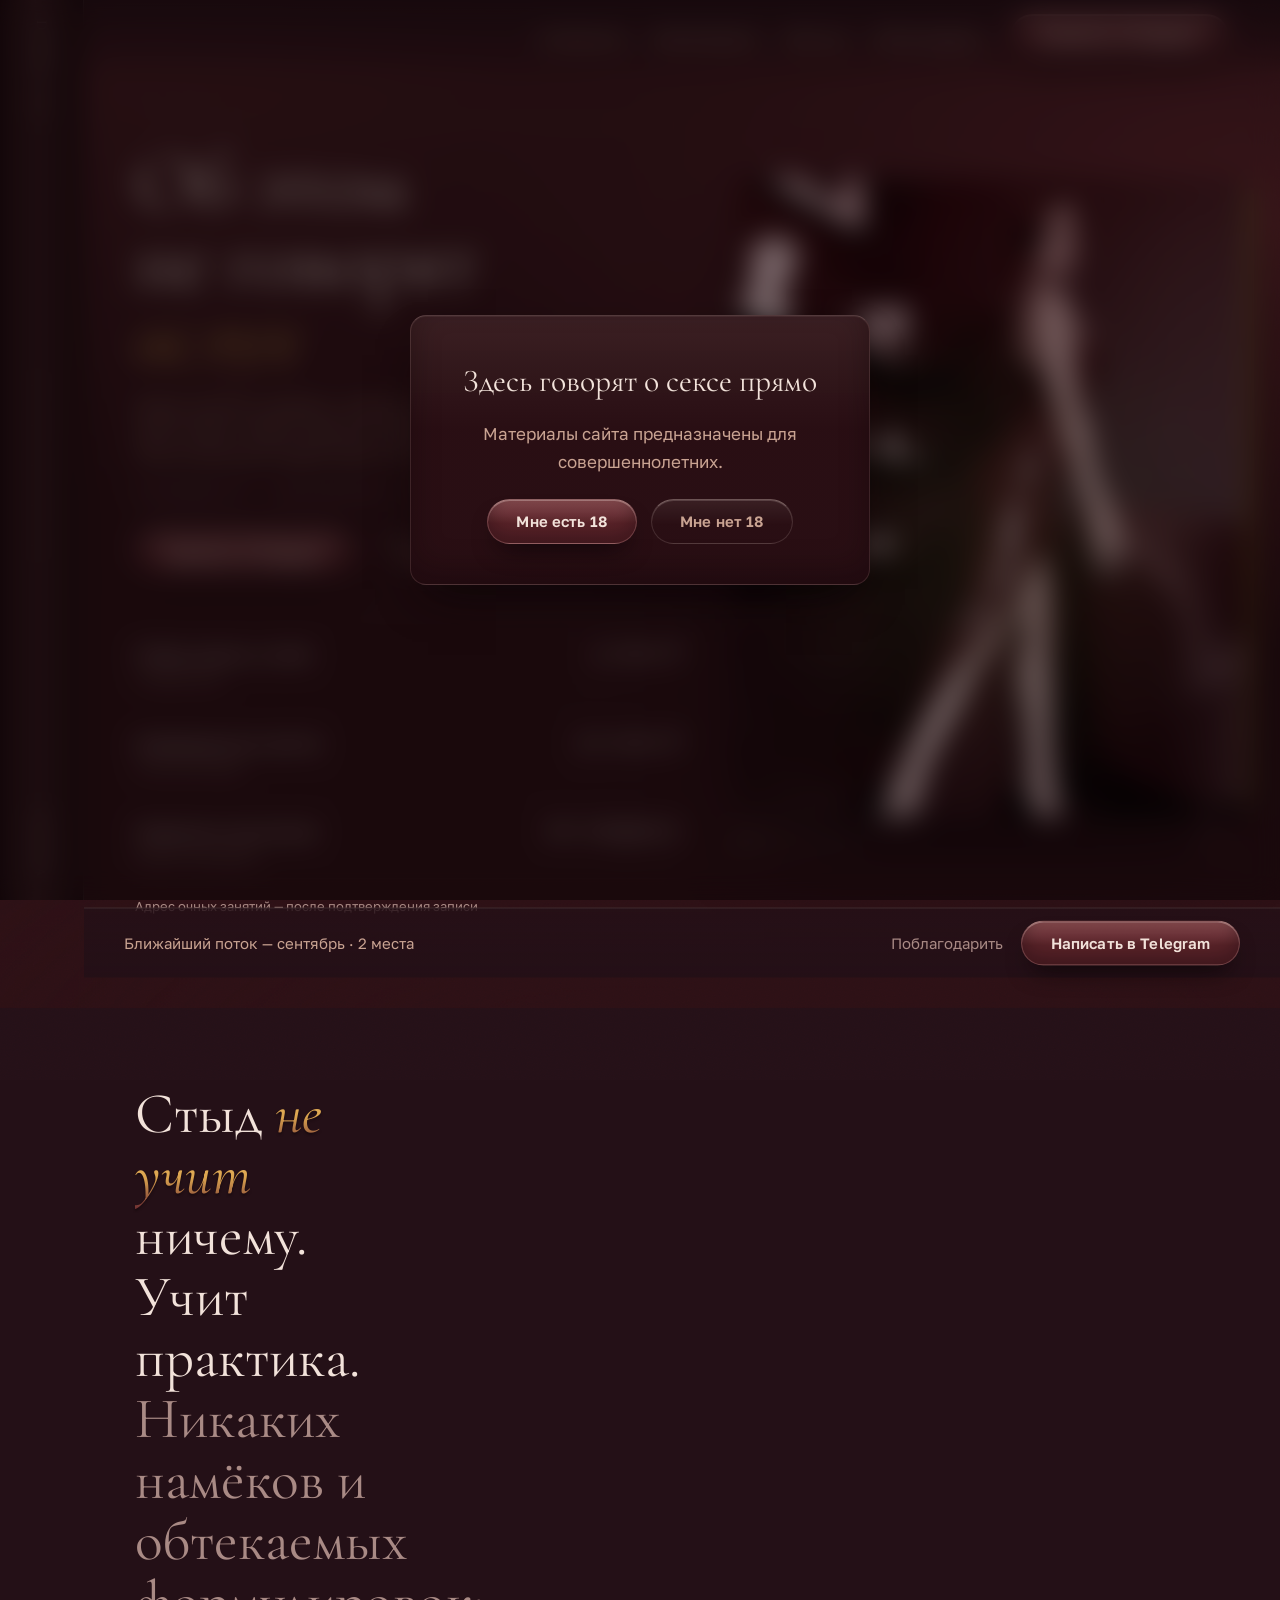
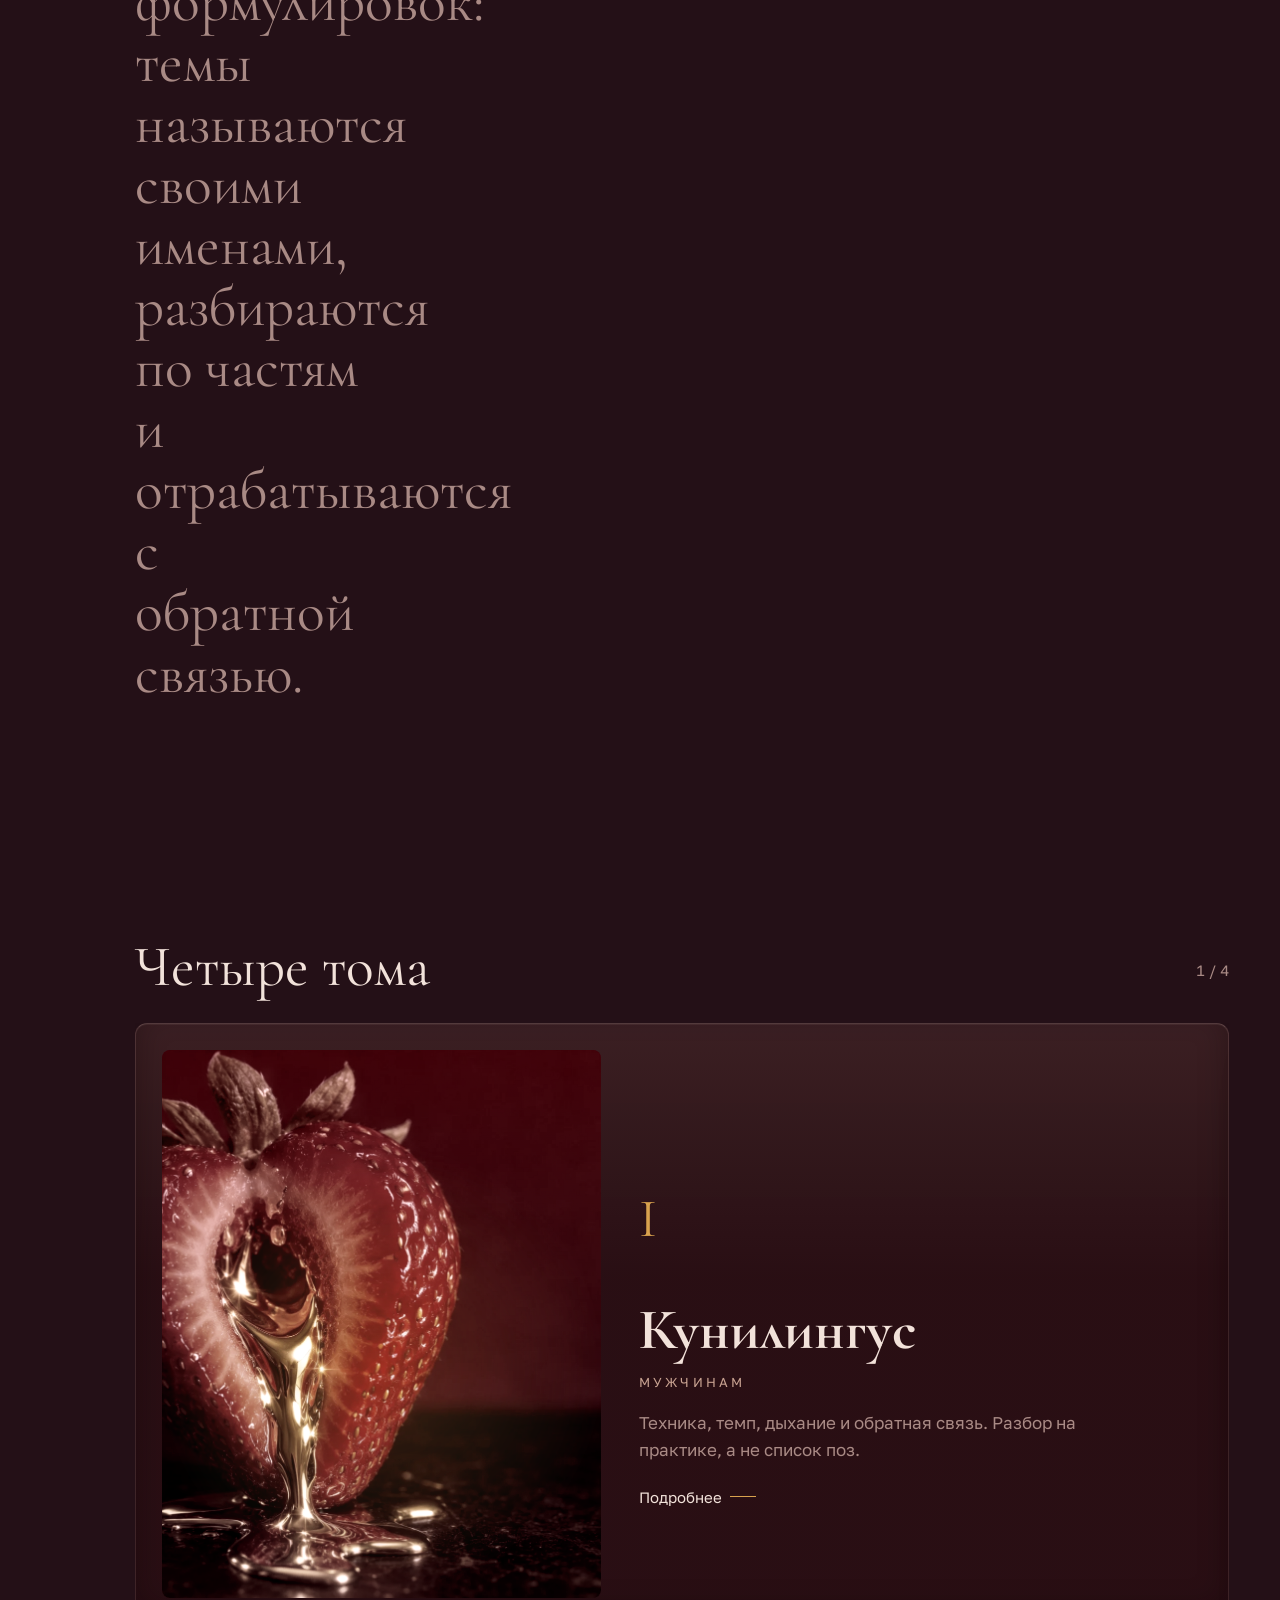
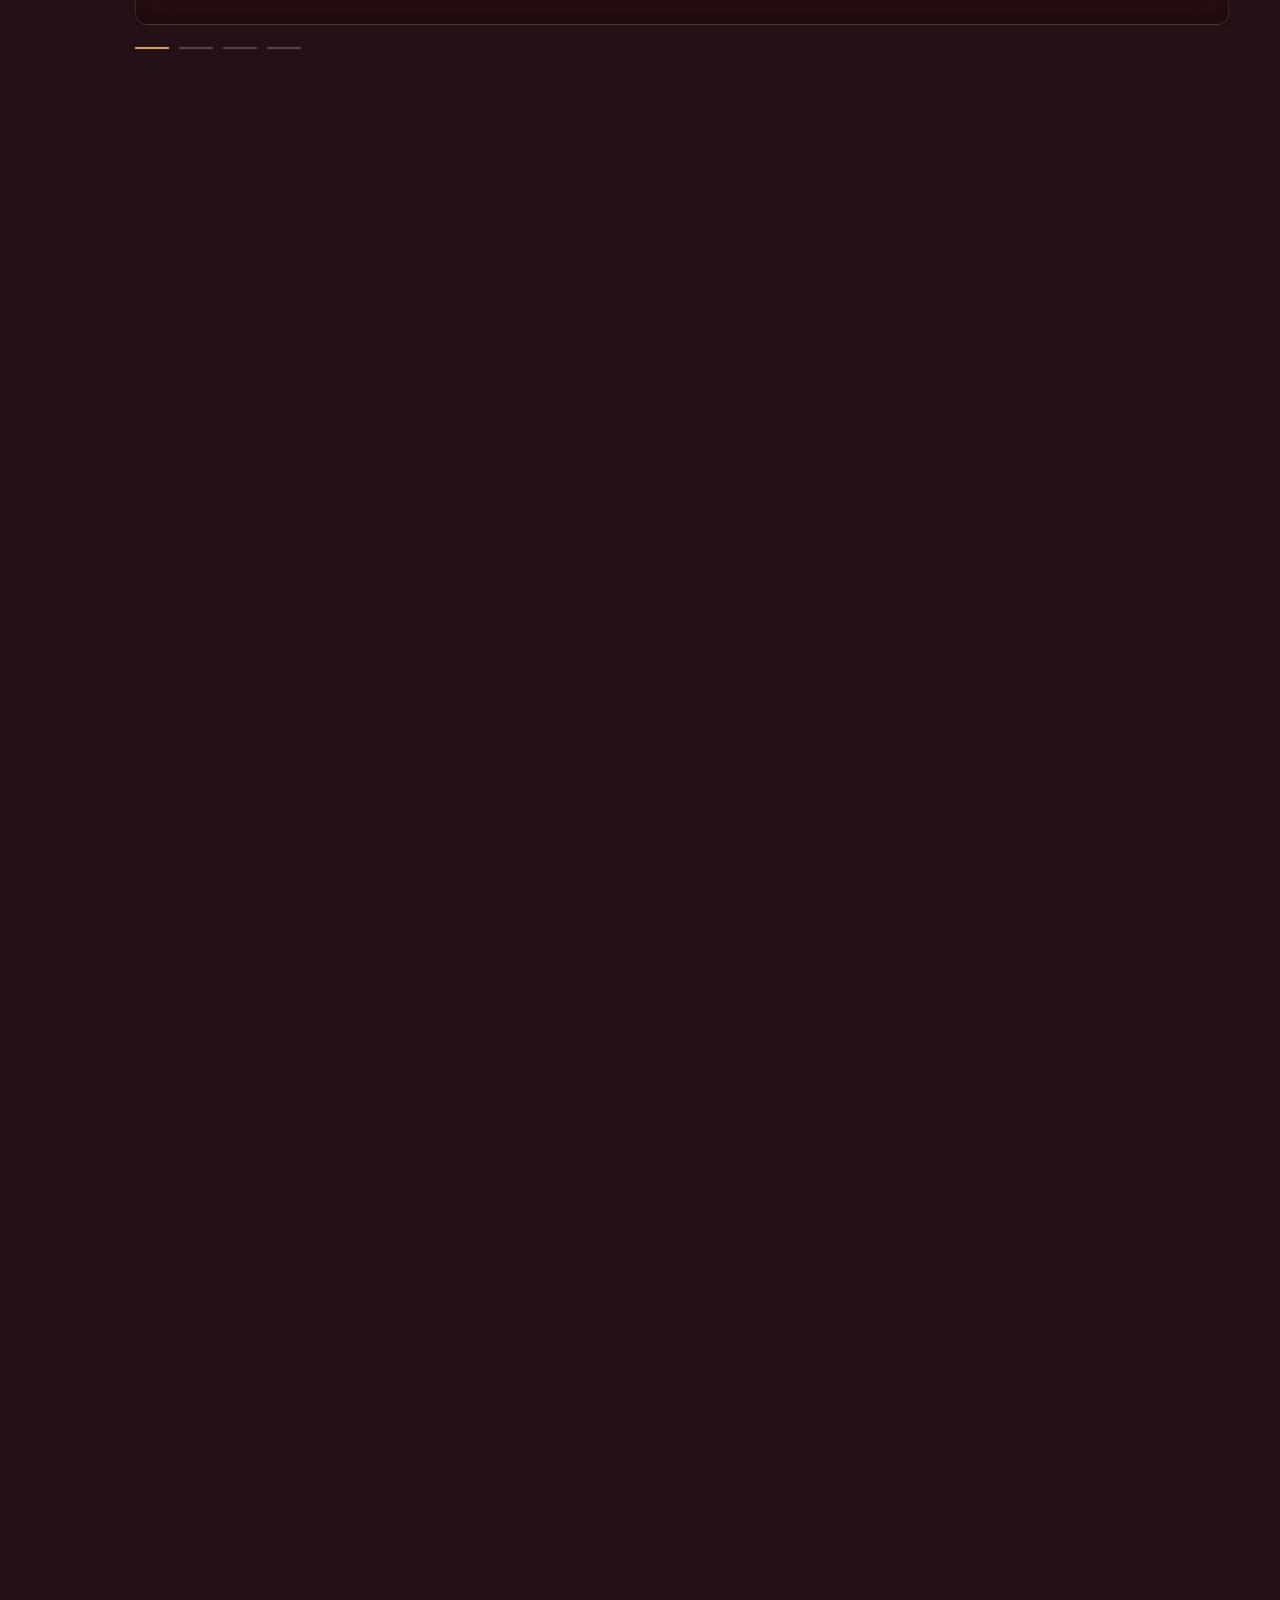
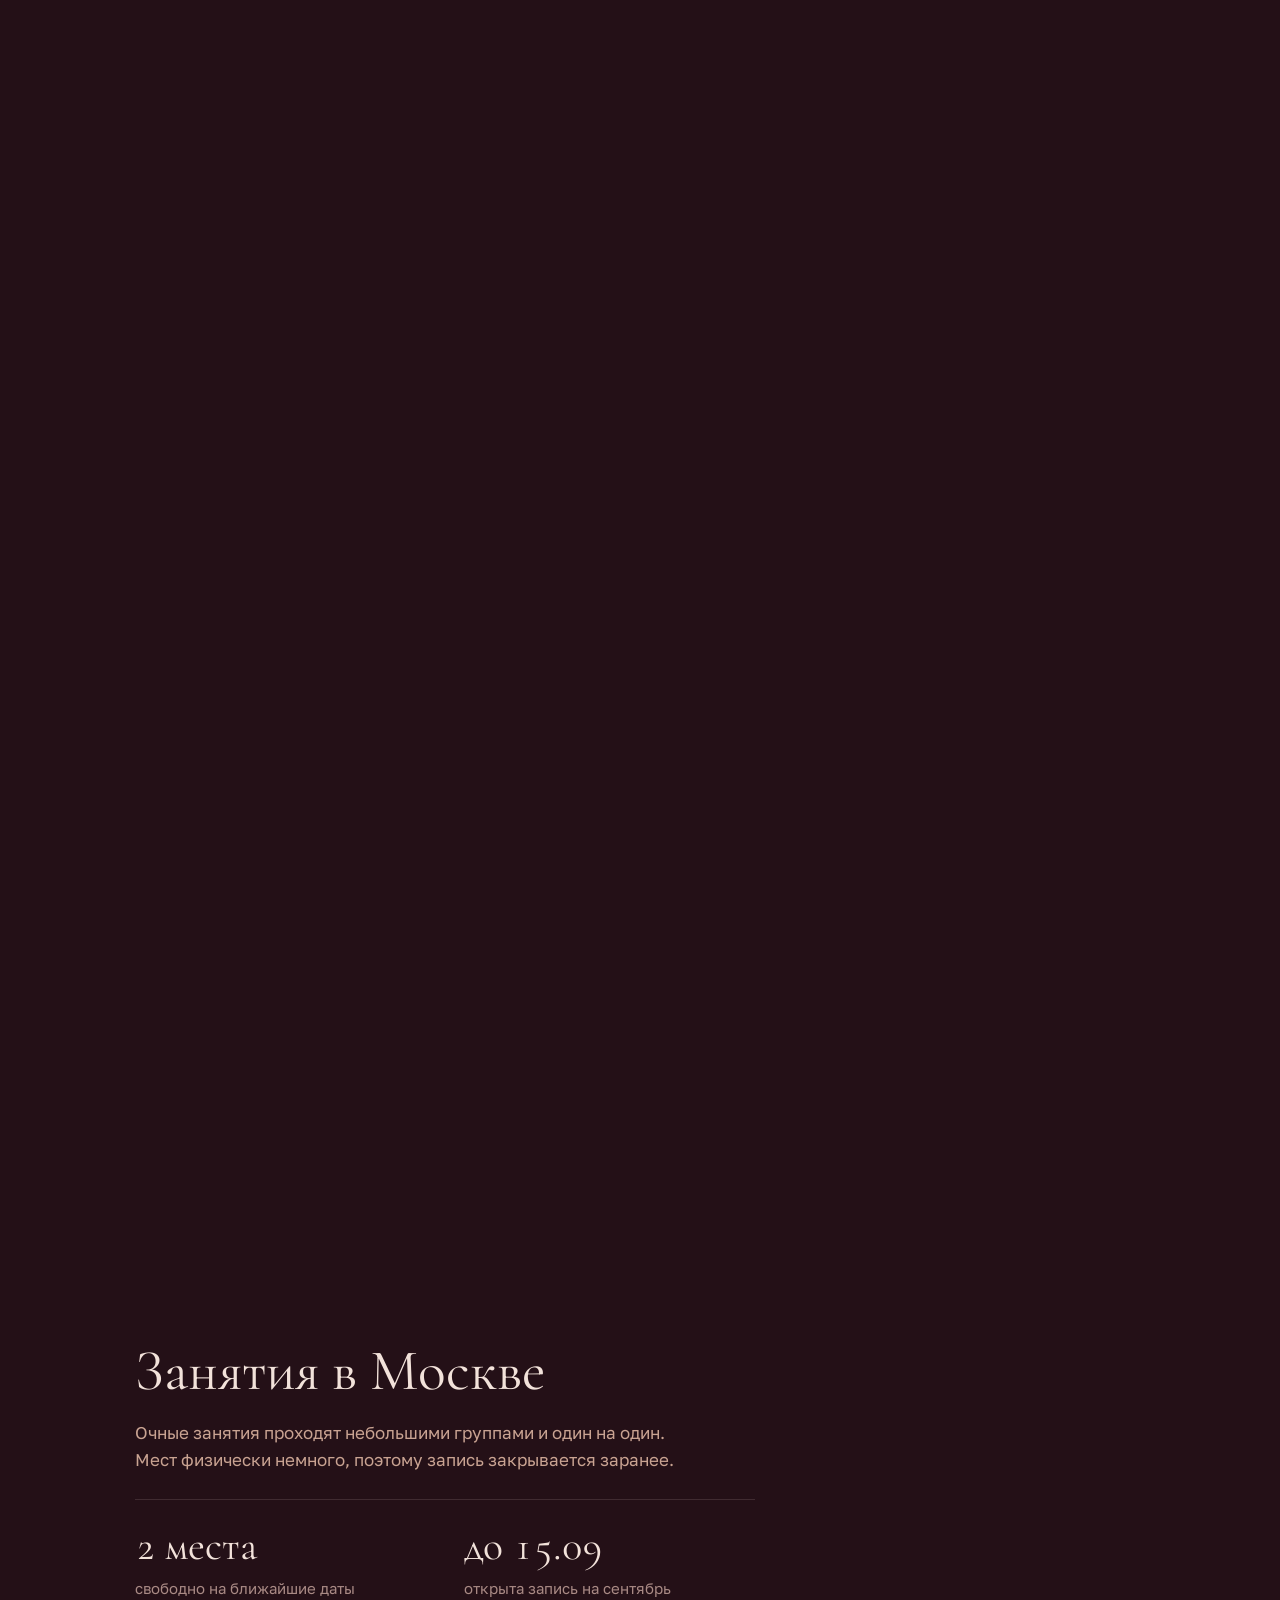
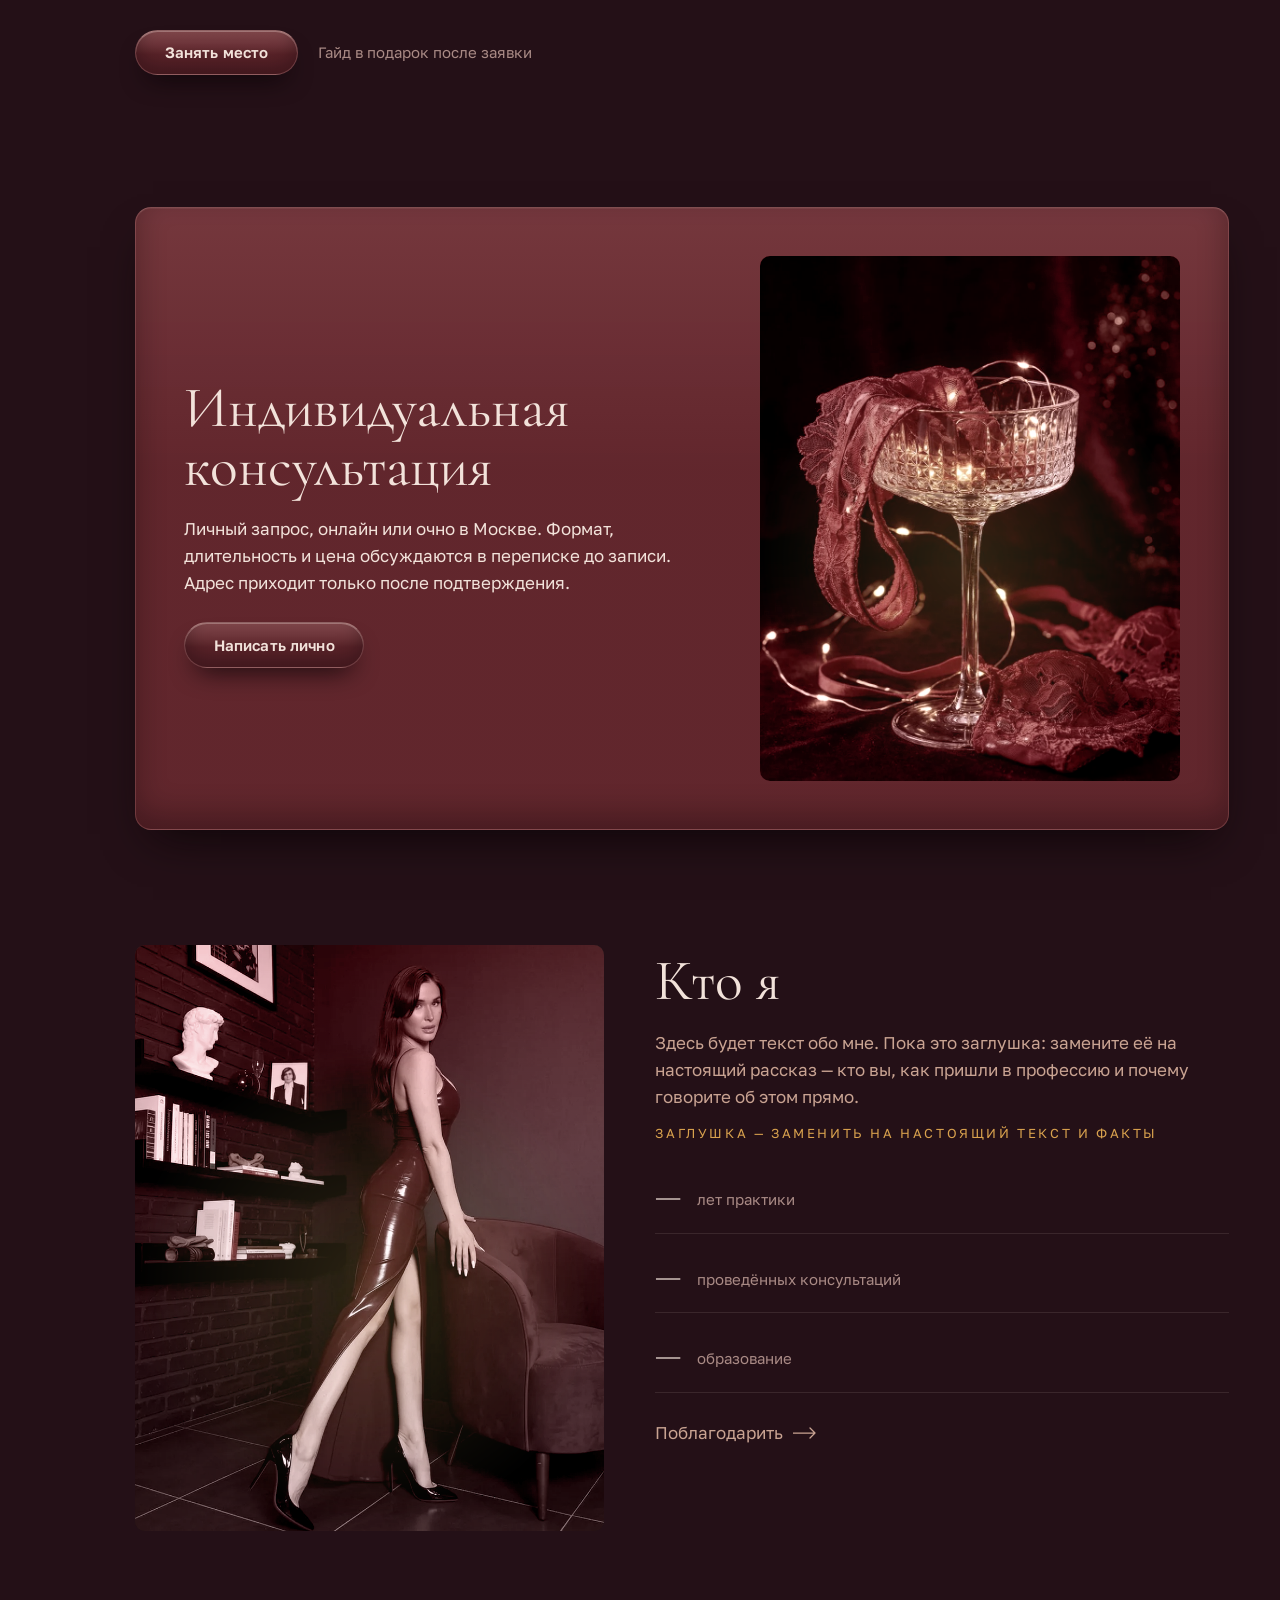
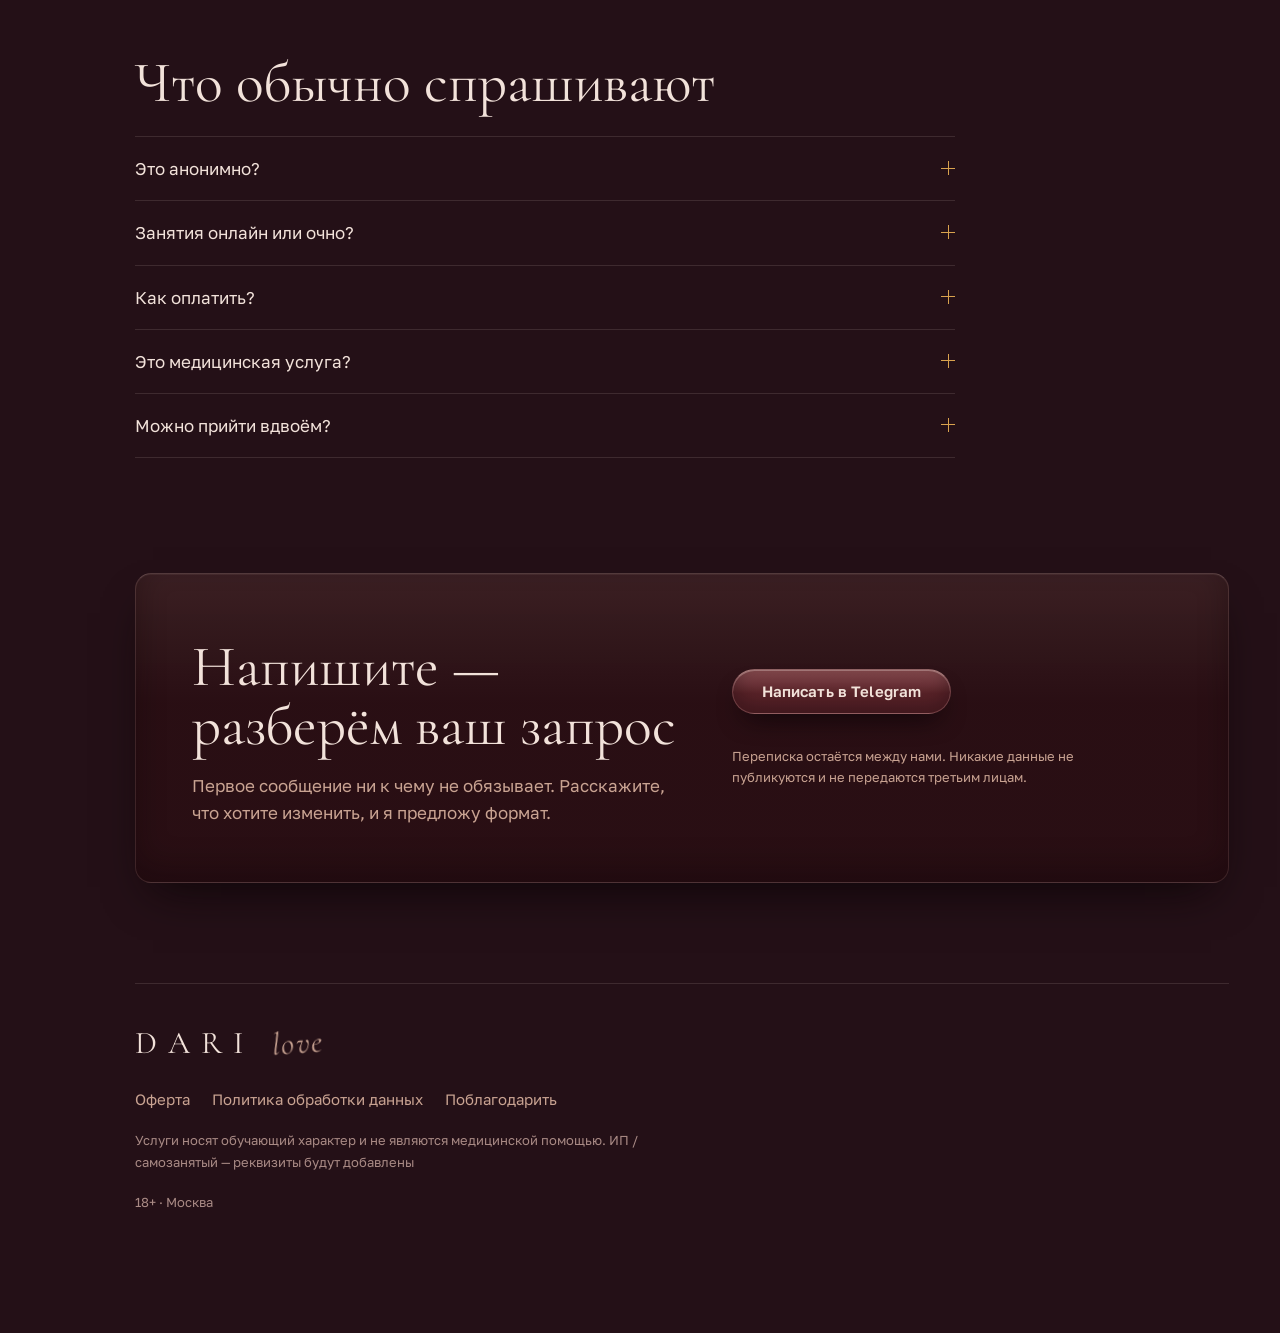
==== commit 7b3773c9: "Apply the finish review's material fixes - Drop every eyebrow label; the headings carry their own se" ====
--- a/index.html
+++ b/index.html
@@ -73,26 +73,30 @@
 
   <!-- ——— Титульный разворот ——————————————————————————————— -->
   <section class="hero">
-    <div>
-      <p class="kicker">Индивидуальное обучение · Москва</p>
+    <div class="hero__lead">
       <div class="hero__rule"></div>
       <h1>Об этом<br>не говорят<br><span class="gilt">вслух</span></h1>
       <p class="lede">Живые занятия и разборы, готовые лекции и работа один на один. Теория, практика с обратной связью и план на несколько недель вместо случайных советов.</p>
-      <p class="subjects">Кунилингус · Сексология · БДСМ · Приватно</p>
+      <p class="subjects">Кунилингус · Сексология · БДСМ · Приватно · Москва</p>
 
       <div class="actions">
         <a class="pill" data-tg="hero" href="#">Написать в Telegram</a>
         <a class="pill pill--quiet" href="#chapters">Смотреть оглавление</a>
       </div>
 
+    </div>
+
+    <div class="hero__price">
       <dl class="colophon" id="prices"></dl>
       <p class="colophon__note">Адрес очных занятий — после подтверждения записи</p>
     </div>
 
     <figure class="frontis">
-      <div class="plate frontis__plate">
-        <img class="under" src="assets/img/dari-wide.webp" alt="" aria-hidden="true">
-        <img class="over" src="assets/img/dari-hero.webp" alt="Dari love в бордовом платье" fetchpriority="high">
+      <div class="frontis__book">
+        <div class="plate frontis__plate">
+          <img class="under" src="assets/img/dari-wide.webp" alt="" aria-hidden="true">
+          <img class="over" src="assets/img/dari-hero.webp" alt="Dari love в бордовом платье" fetchpriority="high">
+        </div>
         <div class="frontis__edge"></div>
       </div>
       <figcaption class="frontis__cap"><span>Фронтиспис</span><span class="tabular">4:5</span></figcaption>
@@ -109,10 +113,7 @@
   <section class="chapters" id="chapters">
     <div class="chapters__pin">
       <div class="chapters__head">
-        <div>
-          <p class="kicker">Оглавление</p>
-          <h2>Четыре тома</h2>
-        </div>
+        <h2>Четыре тома</h2>
         <p class="chapters__counter tabular" id="deck-counter">1 / 4</p>
       </div>
 
@@ -126,23 +127,23 @@
 
   <!-- ——— Живой формат ——————————————————————————————————— -->
   <section class="live" id="live">
-    <p class="kicker">Живой формат</p>
     <h2>Занятия в Москве</h2>
     <p class="live__lede">Очные занятия проходят небольшими группами и один на один. Мест физически немного, поэтому запись закрывается заранее.</p>
 
     <div class="live__grid">
       <div class="fact"><b class="tabular" id="live-seats"></b><span>свободно на ближайшие даты</span></div>
       <div class="fact"><b class="tabular" id="live-deadline"></b><span id="live-month"></span></div>
-      <div class="fact"><b>Гайд</b><span id="live-gift"></span></div>
-    </div>
-
-    <p style="margin-top:30px"><a class="pill" data-tg="live" href="#">Занять место</a></p>
+    </div>
+
+    <p class="live__cta">
+      <a class="pill" data-tg="live" href="#">Занять место</a>
+      <span id="live-gift"></span>
+    </p>
   </section>
 
   <!-- ——— Приватно ———————————————————————————————————————— -->
   <section class="private material" id="private">
     <div>
-      <p class="kicker">Один на один</p>
       <h2>Индивидуальная консультация</h2>
       <p>Личный запрос, онлайн или очно в Москве. Формат, длительность и цена обсуждаются в переписке до записи. Адрес приходит только после подтверждения.</p>
       <p style="margin-top:26px"><a class="pill" data-tg="private" href="#">Написать лично</a></p>
@@ -158,24 +159,22 @@
       <img src="assets/img/dari-wide.webp" alt="Dari love" loading="lazy">
     </div>
     <div>
-      <p class="kicker">Автор</p>
       <h2 id="about-title"></h2>
       <p class="about__text" id="about-text"></p>
       <p class="placeholder">Заглушка — заменить на настоящий текст и факты</p>
       <div class="about__facts" id="about-facts"></div>
-      <p style="margin-top:26px"><a class="thanks" data-href="tribute" href="#" style="color:var(--skin)">Поблагодарить →</a></p>
+      <p style="margin-top:26px"><a class="thanks arrowed" data-href="tribute" href="#">Поблагодарить<svg viewBox="0 0 24 12" aria-hidden="true"><path d="M0 6h22M17 1l5 5-5 5"/></svg></a></p>
     </div>
   </section>
 
   <!-- ——— Отзывы (удаляются, пока список пуст) ———————————— -->
   <section class="reviews" id="reviews">
-    <p class="kicker">Отзывы</p>
+    <h2>Отзывы</h2>
     <div class="reviews__grid" id="reviews-grid"></div>
   </section>
 
   <!-- ——— Вопросы ————————————————————————————————————————— -->
   <section class="faq" id="faq">
-    <p class="kicker">Частые вопросы</p>
     <h2>Что обычно спрашивают</h2>
     <div id="faq-list"></div>
   </section>
@@ -183,16 +182,12 @@
   <!-- ——— Заявка —————————————————————————————————————————— -->
   <section class="lead material">
     <div>
-      <p class="kicker">Первый шаг</p>
       <h2>Напишите — разберём ваш запрос</h2>
       <p>Первое сообщение ни к чему не обязывает. Расскажите, что хотите изменить, и я предложу формат.</p>
     </div>
     <div class="lead__side">
       <a class="pill" data-tg="lead" href="#">Написать в Telegram</a>
-      <label class="consent">
-        <input type="checkbox" checked>
-        Переписка остаётся между нами. Никакие данные не публикуются и не передаются третьим лицам.
-      </label>
+      <p class="consent">Переписка остаётся между нами. Никакие данные не публикуются и не передаются третьим лицам.</p>
     </div>
   </section>
 
@@ -218,7 +213,9 @@
 
 <dialog class="sheet" id="sheet">
   <div class="sheet__inner material" id="sheet-body"></div>
-  <button class="sheet__close" id="sheet-close" type="button" aria-label="Закрыть">×</button>
+  <button class="sheet__close" id="sheet-close" type="button" aria-label="Закрыть">
+    <svg viewBox="0 0 20 20" aria-hidden="true"><path d="M5 5 15 15M15 5 5 15"/></svg>
+  </button>
 </dialog>
 
 <script src="js/content.js"></script>
--- a/css/base.css
+++ b/css/base.css
@@ -2,7 +2,7 @@
    Палитра снята пипеткой с фотографий бордового латексного платья. */
 
 :root {
-  --ink:        #180A0E;
+  --ink:        #241017;
   --wine-deep:  #2C1015;
   --wine:       #4A1F24;
   --wine-lit:   #6B2A31;
@@ -12,6 +12,11 @@
   --muted:      #A98A85;
   --gold:       #D9A24E;
   --gold-hi:    #FCCB6D;
+  --gold-deep:  #7A5320;
+  --gold-dim:   #8A6A38;   /* позолота в покое, до налива */
+
+  /* Ширина корешка: от неё зависят отступ страницы и левый край полосы. */
+  --spine: 84px;
 
   --edge-hi: rgba(252, 231, 220, 0.20);
   --edge-lo: rgba(12, 4, 6, 0.55);
@@ -23,11 +28,23 @@
   --step-4: clamp(2rem, 1.2rem + 3.2vw, 3.6rem);
   --step-5: clamp(2.8rem, 1rem + 7vw, 6.5rem);
 
-  --ease: cubic-bezier(0.22, 0.61, 0.36, 1);
+  color-scheme: dark;
+  accent-color: var(--gold);
+  --ease: cubic-bezier(0.23, 1, 0.32, 1);          /* вход, отклик */
+  --ease-move: cubic-bezier(0.77, 0, 0.175, 1);    /* движение на экране */
   --fill: 0;
 }
 
 *, *::before, *::after { box-sizing: border-box; }
+
+::selection { background: var(--wine-lit); color: var(--cream); }
+
+:root {
+  scrollbar-color: var(--wine-lit) var(--wine-deep);
+  scrollbar-width: thin;
+}
+
+a { text-underline-offset: 0.22em; text-decoration-thickness: 1px; }
 
 html { -webkit-text-size-adjust: 100%; }
 
@@ -39,6 +56,7 @@
   font-size: var(--step-2);
   line-height: 1.6;
   font-synthesis-weight: none;
+  caret-color: var(--gold);
   overflow-x: hidden;
 }
 
@@ -52,13 +70,17 @@
     radial-gradient(120% 80% at 18% 8%,  var(--wine) 0%, transparent 58%),
     radial-gradient(90% 70% at 88% 30%,  var(--wine-lit) 0%, transparent 55%),
     radial-gradient(140% 100% at 50% 110%, var(--wine-deep) 0%, transparent 62%),
-    var(--ink);
-  animation: drift 44s var(--ease) infinite alternate;
+    var(--wine-deep);
+  /* Слой крупнее экрана, чтобы движение шло трансформом:
+     background-position перерисовывает весь кадр каждый раз. */
+  inset: -12%;
+  animation: drift 52s var(--ease-move) infinite alternate;
+  will-change: transform;
 }
 
 @keyframes drift {
-  0%   { background-position: 0% 0%,   0% 0%,   0% 0%; }
-  100% { background-position: 6% -4%, -5% 6%,   3% -3%; }
+  from { transform: translate3d(-1.5%, -1%, 0) scale(1.02); }
+  to   { transform: translate3d(1.5%, 1.5%, 0) scale(1.06); }
 }
 
 .grain {
@@ -107,13 +129,16 @@
     0 1px 0 rgba(255, 240, 232, 0.28) inset,
     0 -10px 18px rgba(12, 4, 6, 0.34) inset,
     0 14px 26px -12px rgba(9, 3, 5, 0.9);
-  transition: transform 160ms var(--ease), box-shadow 160ms var(--ease), filter 160ms var(--ease);
-}
-
-.pill:hover { filter: brightness(1.09); }
+  transition: transform 140ms var(--ease), box-shadow 140ms var(--ease), filter 140ms var(--ease);
+}
+
+/* На тач-устройствах ховер залипает после тапа — только точный указатель. */
+@media (hover: hover) and (pointer: fine) {
+  .pill:hover { filter: brightness(1.09); }
+}
 
 .pill:active {
-  transform: translateY(2px);
+  transform: translateY(2px) scale(0.975);
   box-shadow:
     0 2px 6px rgba(9, 3, 5, 0.55) inset,
     0 10px 20px rgba(12, 4, 6, 0.5) inset,
@@ -177,13 +202,6 @@
   pointer-events: none;
 }
 
-.kicker {
-  font-size: var(--step-0);
-  letter-spacing: 0.34em;
-  text-transform: uppercase;
-  color: var(--skin);
-}
-
 .wordmark {
   font-family: 'Cormorant Garamond', Georgia, serif;
   font-size: var(--step-3);
@@ -203,10 +221,15 @@
 
 .tabular { font-variant-numeric: tabular-nums; }
 
+/* Меньше движения — не значит ноль анимации: перемещение убираем,
+   прозрачность и цвет оставляем, они помогают понять, что изменилось. */
 @media (prefers-reduced-motion: reduce) {
-  .velvet { animation: none; }
+  .velvet { animation: none; transform: none; }
   *, *::before, *::after {
     animation-duration: 0.001ms !important;
-    transition-duration: 0.001ms !important;
+    animation-iteration-count: 1 !important;
+    transition-property: opacity, color, background-color, border-color !important;
+    transition-duration: 200ms !important;
   }
-}
+  .pill:active { transform: none; }
+}
--- a/css/site.css
+++ b/css/site.css
@@ -2,13 +2,13 @@
    Единственный примитив анимации — налив: одна переменная --fill,
    одна маска. Он же золочение обреза, он же прогресс, он же ховер. */
 
-body { padding-left: 84px; }
+body { padding-left: var(--spine); }
 
 /* ——— Корешок: единственная вертикальная ось страницы ——————————— */
 .spine {
   position: fixed;
   left: 0; top: 0; bottom: 0;
-  width: 84px;
+  width: var(--spine);
   z-index: 60;
   display: flex;
   flex-direction: column;
@@ -48,7 +48,7 @@
 .spine__tick {
   position: relative;
   width: 22px; height: 22px;
-  display: grid; place-items: center;
+  display: grid; place-items: center; justify-items: start;
   color: var(--muted);
   text-decoration: none;
   font-size: 10px;
@@ -56,11 +56,17 @@
 }
 .spine__tick::before {
   content: "";
-  width: 12px; height: 1px;
+  width: 22px; height: 1px;
   background: currentColor;
-  transition: width 200ms var(--ease), background-color 200ms var(--ease);
-}
-.spine__tick:hover::before, .spine__tick[aria-current="true"]::before { width: 22px; background: var(--gold); }
+  /* Растёт трансформом, а не шириной: ширина заставляет пересчитывать раскладку. */
+  transform: scaleX(0.55);
+  transform-origin: left center;
+  transition: transform 200ms var(--ease), background-color 200ms var(--ease);
+}
+.spine__tick[aria-current="true"]::before { transform: scaleX(1); background: var(--gold); }
+@media (hover: hover) and (pointer: fine) {
+  .spine__tick:hover::before { transform: scaleX(1); background: var(--gold); }
+}
 .spine__tick span {
   position: absolute; left: 26px;
   white-space: nowrap;
@@ -69,7 +75,10 @@
   opacity: 0; pointer-events: none;
   transition: opacity 180ms var(--ease);
 }
-.spine__tick:hover span, .spine__tick:focus-visible span { opacity: 1; }
+.spine__tick:focus-visible span { opacity: 1; }
+@media (hover: hover) and (pointer: fine) {
+  .spine__tick:hover span { opacity: 1; }
+}
 
 .spine__folio { writing-mode: vertical-rl; font-size: 11px; letter-spacing: .3em; color: var(--muted); }
 
@@ -79,13 +88,15 @@
   display: flex; align-items: center; justify-content: flex-end;
   gap: clamp(14px, 2vw, 28px);
   padding: 14px clamp(18px, 4vw, 56px);
-  background: linear-gradient(180deg, rgba(24,10,14,.94), rgba(24,10,14,.35) 80%, transparent);
+  background: linear-gradient(180deg, rgba(36,16,23,.94), rgba(36,16,23,.35) 80%, transparent);
   backdrop-filter: blur(10px);
-  transition: transform 280ms var(--ease);
+  transition: transform 240ms var(--ease-move);
 }
 .head[data-hidden="1"] { transform: translateY(-110%); }
 .head a:not(.pill) { color: var(--skin); text-decoration: none; font-size: var(--step-1); }
-.head a:not(.pill):hover { color: var(--cream); }
+@media (hover: hover) and (pointer: fine) {
+  .head a:not(.pill):hover { color: var(--cream); }
+}
 
 .wrap { max-width: 1360px; margin: 0 auto; padding: 0 clamp(18px, 4vw, 56px); }
 
@@ -94,9 +105,27 @@
   min-height: calc(100svh - 62px);
   display: grid;
   grid-template-columns: minmax(0, 1.05fr) minmax(0, .95fr);
-  gap: clamp(28px, 5vw, 76px);
-  align-items: center;
-  padding: clamp(20px, 3vw, 44px) 0 clamp(40px, 6vw, 70px);
+  grid-template-rows: auto auto;
+  column-gap: clamp(24px, 4vw, 64px);
+  align-content: center;
+  padding: clamp(14px, 2vw, 28px) 0 clamp(24px, 3vw, 40px);
+}
+
+.hero__lead  { grid-column: 1; grid-row: 1; }
+.hero__price { grid-column: 1; grid-row: 2; }
+.frontis     { grid-column: 2; grid-row: 1 / span 2; align-self: center; }
+
+/* Первый экран обязан помещаться целиком: заголовок и колофон
+   ужимаются по высоте окна, а не только по его ширине. */
+@media (min-width: 1021px) {
+  .hero h1 { font-size: min(var(--step-5), 9.2vh); }
+  .hero .lede { font-size: var(--step-1); margin-top: 16px; }
+  .hero__rule { margin: 16px 0 12px; }
+  .actions { margin-top: 20px; }
+  .colophon { margin-top: 22px; }
+  .colophon__row { padding: 8px 0; }
+  .colophon__note { margin-top: 8px; }
+  .frontis__plate { height: min(72vh, 640px); width: auto; }
 }
 
 .hero__rule {
@@ -150,6 +179,9 @@
 .colophon__note { margin-top: 12px; font-size: var(--step-0); color: var(--muted); }
 
 .frontis { position: relative; margin: 0; }
+
+/* Обрез лежит вне кадра: у .plate включён overflow, он срезал бы позолоту. */
+.frontis__book { position: relative; width: fit-content; margin-left: auto; }
 .frontis__plate {
   aspect-ratio: 4 / 5;
   border-radius: 4px 14px 14px 4px;
@@ -163,11 +195,19 @@
   mask-image: linear-gradient(180deg, #000 calc(100% - var(--fill) * 100%), transparent 0);
 }
 .frontis__edge {
-  position: absolute; top: 8px; bottom: 8px; right: -7px;
-  width: 7px; border-radius: 0 3px 3px 0;
-  background: linear-gradient(180deg, var(--gold-hi), var(--gold) 45%, #7A5320);
+  position: absolute; top: 10px; bottom: 10px; right: -8px;
+  width: 8px; border-radius: 0 3px 3px 0;
+  background: linear-gradient(180deg, var(--gold-dim), var(--gold-deep) 55%, #4A3418);
+  box-shadow: 2px 0 6px -2px rgba(9,3,5,.9);
+}
+
+/* Позолота лежит на обрезе с самого начала — тусклая; налив её разжигает. */
+.frontis__edge::after {
+  content: "";
+  position: absolute; inset: 0;
+  border-radius: inherit;
+  background: linear-gradient(180deg, var(--gold-hi), var(--gold) 45%, var(--gold-deep));
   clip-path: inset(calc(100% - var(--fill) * 100%) 0 0 0);
-  box-shadow: 2px 0 6px -2px rgba(9,3,5,.9);
 }
 .frontis__cap {
   display: flex; justify-content: space-between;
@@ -233,8 +273,9 @@
   color: inherit;
   cursor: pointer;
   opacity: calc(1 - var(--away, 0) * .75);
-  transition: opacity 160ms linear;
-}
+  transition: opacity 160ms linear, transform 140ms var(--ease);
+}
+.tome:active { transform: scale(0.99); }
 .tome__plate {
   aspect-ratio: 4 / 5;
   border-radius: 8px;
@@ -259,7 +300,7 @@
 .tome__more { display: inline-flex; align-items: center; gap: .5em; margin-top: 22px; color: var(--cream); font-size: var(--step-1); }
 .tome__more::after { content: ""; width: 26px; height: 1px; background: var(--gold); }
 
-.tome--private { --wine-deep: #6B2A31; }
+.tome--private { --wine-deep: var(--wine-lit); }
 .tome--private .tome__num { color: var(--gold-hi); }
 
 /* Крупные кропы разводят карточки по ритму: каждая смотрит по-своему. */
@@ -273,19 +314,24 @@
   width: 34px; height: 2px; border: 0; padding: 0;
   background: rgba(252,231,220,.22);
   cursor: pointer;
+  transition: background-color 200ms var(--ease);
 }
 .deck__dot[aria-current="true"] { background: var(--gold); }
 
 /* ——— Живой формат ————————————————————————————————————————————— */
 .live { padding: clamp(60px, 9vw, 130px) 0; }
 .live__grid {
-  display: grid; grid-template-columns: repeat(3, minmax(0, 1fr));
+  display: grid; grid-template-columns: repeat(2, minmax(0, 1fr));
   gap: clamp(18px, 3vw, 40px);
+  max-width: 620px;
   padding-top: 26px; margin-top: 26px;
   border-top: 1px solid rgba(252,231,220,.13);
 }
 .live h2 { font-family: 'Cormorant Garamond', Georgia, serif; font-weight: 400; font-size: var(--step-4); line-height: 1; margin: 8px 0 0; }
 .live__lede { color: var(--skin); max-width: 52ch; margin: 18px 0 0; }
+.live__cta { display: flex; align-items: center; gap: 20px; flex-wrap: wrap; margin-top: 30px; }
+.live__cta span { color: var(--muted); font-size: var(--step-1); }
+
 .fact b {
   display: block;
   font-family: 'Cormorant Garamond', Georgia, serif; font-weight: 400;
@@ -300,7 +346,7 @@
   align-items: center;
   padding: clamp(28px, 4vw, 48px);
   border-radius: 16px;
-  --wine-deep: #6B2A31;
+  --wine-deep: var(--wine-lit);
   margin-bottom: clamp(60px, 9vw, 120px);
 }
 .private h2 { font-family: 'Cormorant Garamond', Georgia, serif; font-weight: 400; font-size: var(--step-4); line-height: 1.02; margin: 10px 0 0; }
@@ -336,8 +382,16 @@
   font-size: var(--step-2);
 }
 .faq summary::-webkit-details-marker { display: none; }
-.faq summary::after { content: "+"; color: var(--gold); font-family: 'Cormorant Garamond', Georgia, serif; font-size: var(--step-3); }
-.faq details[open] summary::after { content: "–"; }
+.faq summary::after {
+  content: "";
+  flex: 0 0 auto;
+  width: 14px; height: 14px;
+  background:
+    linear-gradient(var(--gold), var(--gold)) center/14px 1px no-repeat,
+    linear-gradient(var(--gold), var(--gold)) center/1px 14px no-repeat;
+  transition: transform 200ms var(--ease), opacity 200ms var(--ease);
+}
+.faq details[open] summary::after { transform: rotate(90deg); background-size: 14px 1px, 0 0; }
 .faq p { margin: 0 0 20px; color: var(--muted); max-width: 62ch; }
 
 /* ——— Заявка ——————————————————————————————————————————————————— */
@@ -351,8 +405,7 @@
 .lead h2 { font-family: 'Cormorant Garamond', Georgia, serif; font-weight: 400; font-size: var(--step-4); line-height: 1.02; margin: 8px 0 0; }
 .lead p { color: var(--skin); margin: 16px 0 0; max-width: 44ch; }
 .lead__side { display: grid; gap: 16px; justify-items: start; }
-.consent { display: flex; gap: 12px; align-items: flex-start; font-size: var(--step-0); color: var(--muted); max-width: 44ch; }
-.consent input { margin-top: 3px; accent-color: var(--gold); }
+.consent { font-size: var(--step-0); color: var(--muted); max-width: 44ch; margin: 0; }
 
 /* ——— Подвал ——————————————————————————————————————————————————— */
 .foot {
@@ -367,23 +420,42 @@
 
 /* ——— Липкая нижняя полоса ————————————————————————————————————— */
 .dock {
-  position: fixed; left: 84px; right: 0; bottom: 0; z-index: 55;
+  position: fixed; left: var(--spine); right: 0; bottom: 0; z-index: 55;
   display: flex; align-items: center; justify-content: space-between; gap: 16px;
   padding: 12px clamp(16px, 4vw, 40px);
-  background: linear-gradient(0deg, rgba(24,10,14,.97), rgba(24,10,14,.8));
+  background: linear-gradient(0deg, rgba(36,16,23,.97), rgba(36,16,23,.82));
   border-top: 1px solid rgba(252,231,220,.12);
   transform: translateY(110%);
-  transition: transform 320ms var(--ease);
-}
-.dock[data-show="1"] { transform: none; }
+  transition: transform 200ms var(--ease);
+}
+/* Появление чуть медленнее ухода: уход — реакция системы, он должен быть быстрым. */
+.dock[data-show="1"] { transform: none; transition-duration: 280ms; }
 .dock__note { font-size: var(--step-1); color: var(--skin); margin: 0; }
 .dock__side { display: flex; align-items: center; gap: 18px; }
 .dock a.quiet { color: var(--muted); font-size: var(--step-1); text-decoration: none; }
 .dock a.quiet:hover { color: var(--skin); }
 
 /* ——— Модальное окно тома —————————————————————————————————————— */
-.sheet { border: 0; padding: 0; background: transparent; max-width: min(920px, 92vw); width: 100%; }
-.sheet::backdrop { background: rgba(12, 4, 6, .78); backdrop-filter: blur(6px); }
+.sheet {
+  border: 0; padding: 0; background: transparent;
+  max-width: min(920px, 92vw); width: 100%;
+  opacity: 1;
+  transform: scale(1);
+  /* Модалка не привязана к триггеру — растёт из центра. */
+  transform-origin: center;
+  transition: opacity 180ms var(--ease), transform 180ms var(--ease), overlay 180ms allow-discrete, display 180ms allow-discrete;
+}
+.sheet:not([open]) { opacity: 0; transform: scale(0.96); }
+@starting-style { .sheet[open] { opacity: 0; transform: scale(0.96); } }
+
+.sheet::backdrop {
+  background: rgba(12, 4, 6, .78);
+  backdrop-filter: blur(6px);
+  opacity: 1;
+  transition: opacity 180ms var(--ease), overlay 180ms allow-discrete, display 180ms allow-discrete;
+}
+.sheet:not([open])::backdrop { opacity: 0; }
+@starting-style { .sheet[open]::backdrop { opacity: 0; } }
 .sheet__inner {
   display: grid; grid-template-columns: minmax(0, .8fr) minmax(0, 1fr);
   gap: clamp(20px, 3vw, 40px);
@@ -399,8 +471,12 @@
 .sheet__close {
   position: absolute; top: 14px; right: 16px;
   background: none; border: 0; color: var(--skin); cursor: pointer;
-  font-size: 22px; line-height: 1; padding: 6px;
-}
+  padding: 8px; line-height: 0;
+}
+.sheet__close svg { width: 18px; height: 18px; fill: none; stroke: currentColor; stroke-width: 1.25; stroke-linecap: round; }
+
+.arrowed { display: inline-flex; align-items: center; gap: 10px; color: var(--skin); text-decoration: none; }
+.arrowed svg { width: 24px; height: 12px; fill: none; stroke: currentColor; stroke-width: 1.25; stroke-linecap: round; stroke-linejoin: round; }
 
 /* ——— Гейт 18+ ————————————————————————————————————————————————— */
 .gate {
@@ -422,7 +498,22 @@
 /* ——— Адаптив —————————————————————————————————————————————————— */
 @media (max-width: 1020px) {
   .hero, .private, .about, .lead, .sheet__inner { grid-template-columns: 1fr; }
-  .frontis { order: 2; max-width: 520px; }
+  /* Согласованный порядок на телефоне: заголовок, абзац, кнопка, фото, прайс. */
+  .hero { grid-template-rows: auto auto auto; }
+  .hero__lead  { grid-column: 1; grid-row: 1; }
+  .frontis     { grid-column: 1; grid-row: 2; max-width: 520px; align-self: start; }
+  .hero__price { grid-column: 1; grid-row: 3; }
+  /* Порядок блоков остаётся заданным: заголовок, абзац, кнопка, фото, прайс.
+     Чтобы иллюстрация попадала в первый экран, верх ужимается по высоте окна. */
+  .hero h1 { font-size: min(var(--step-5), 8.4vh); }
+  .hero .lede { font-size: var(--step-1); margin-top: 14px; max-width: 38ch; }
+  .hero .subjects { margin-top: 12px; }
+  .hero__rule { margin: 14px 0 10px; }
+  .actions { margin-top: 18px; }
+  .frontis { margin-top: 22px; }
+  .frontis__plate { height: min(46vh, 420px); width: auto; }
+  .frontis__edge { display: none; }
+  .colophon { margin-top: 22px; }
   .tome { grid-template-columns: 1fr; }
   .tome__plate { max-width: 340px; }
   .live__grid { grid-template-columns: 1fr; gap: 18px; }
@@ -430,9 +521,7 @@
 }
 
 @media (max-width: 640px) {
-  body { padding-left: 56px; }
-  .spine { width: 56px; }
-  .dock { left: 56px; }
+  :root { --spine: 56px; }
   .spine__nav { display: none; }
   .dock__note { display: none; }
   .head a.thanks { display: none; }
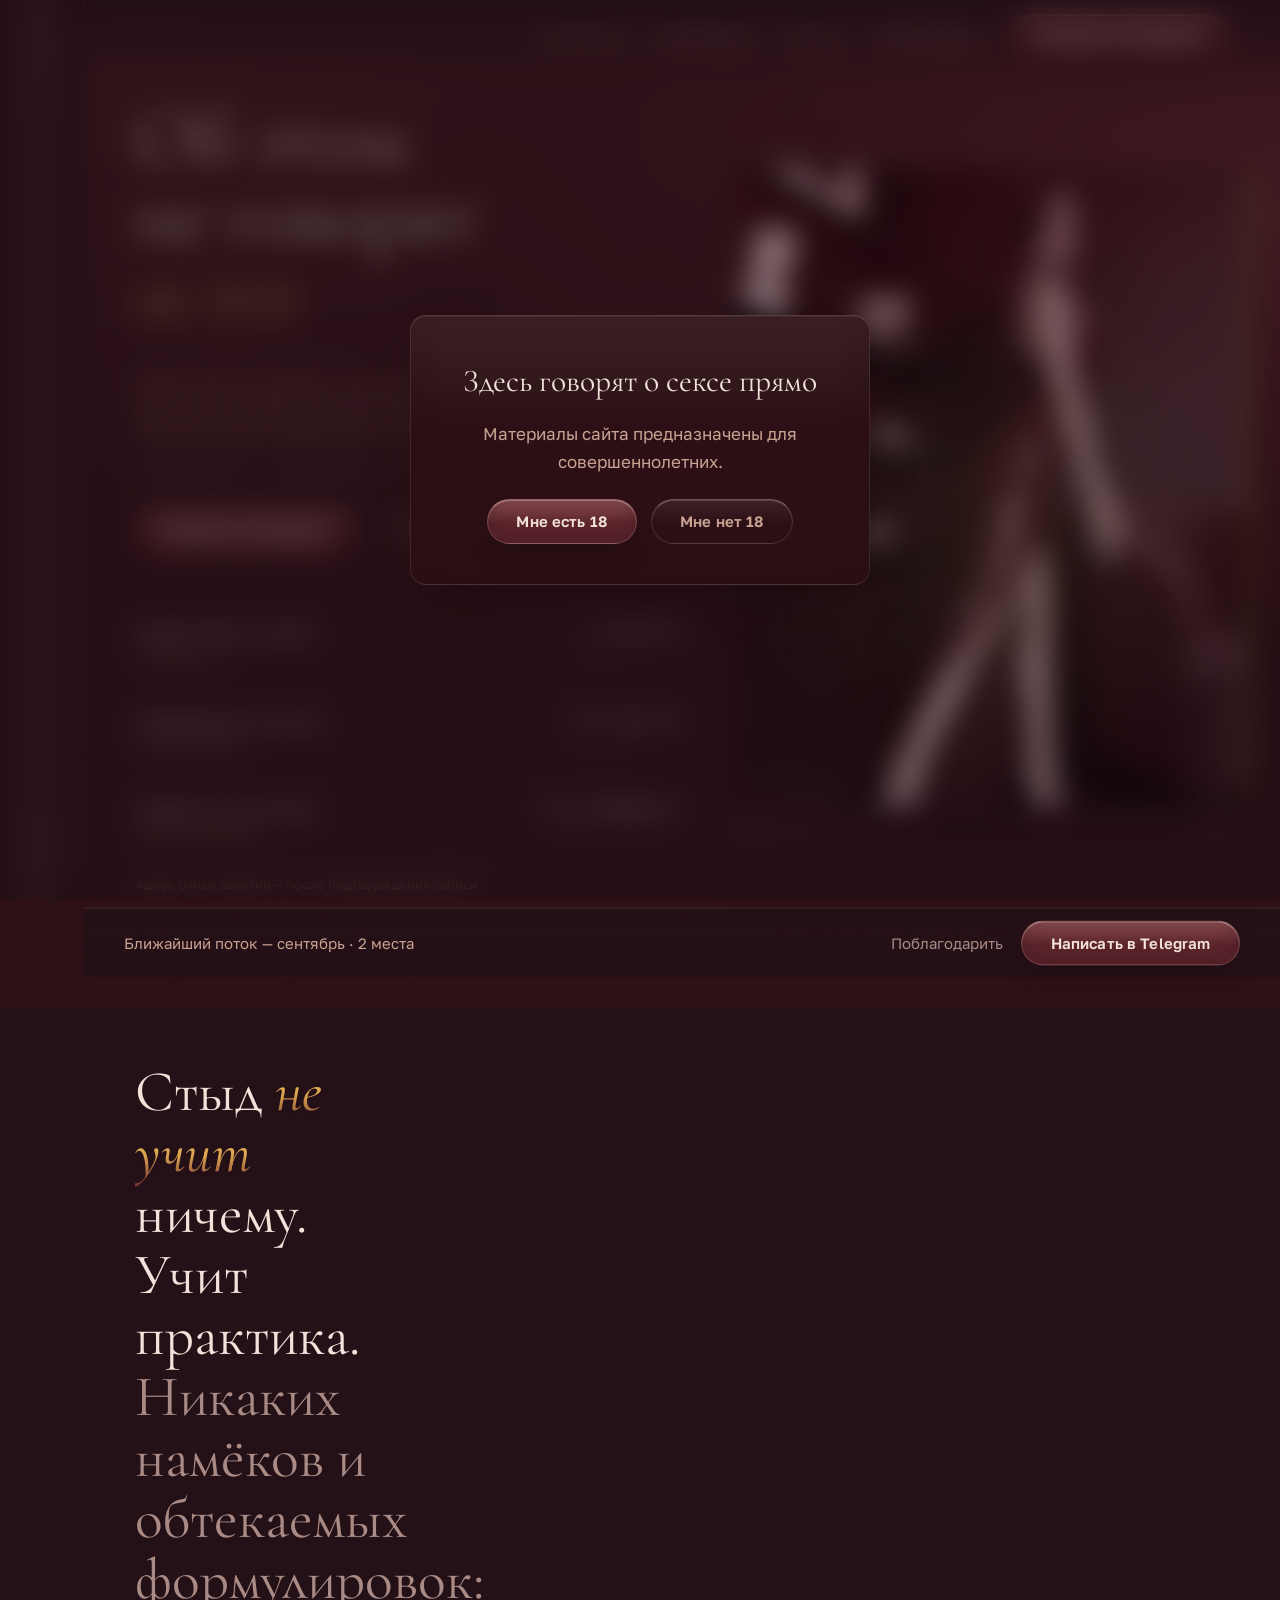
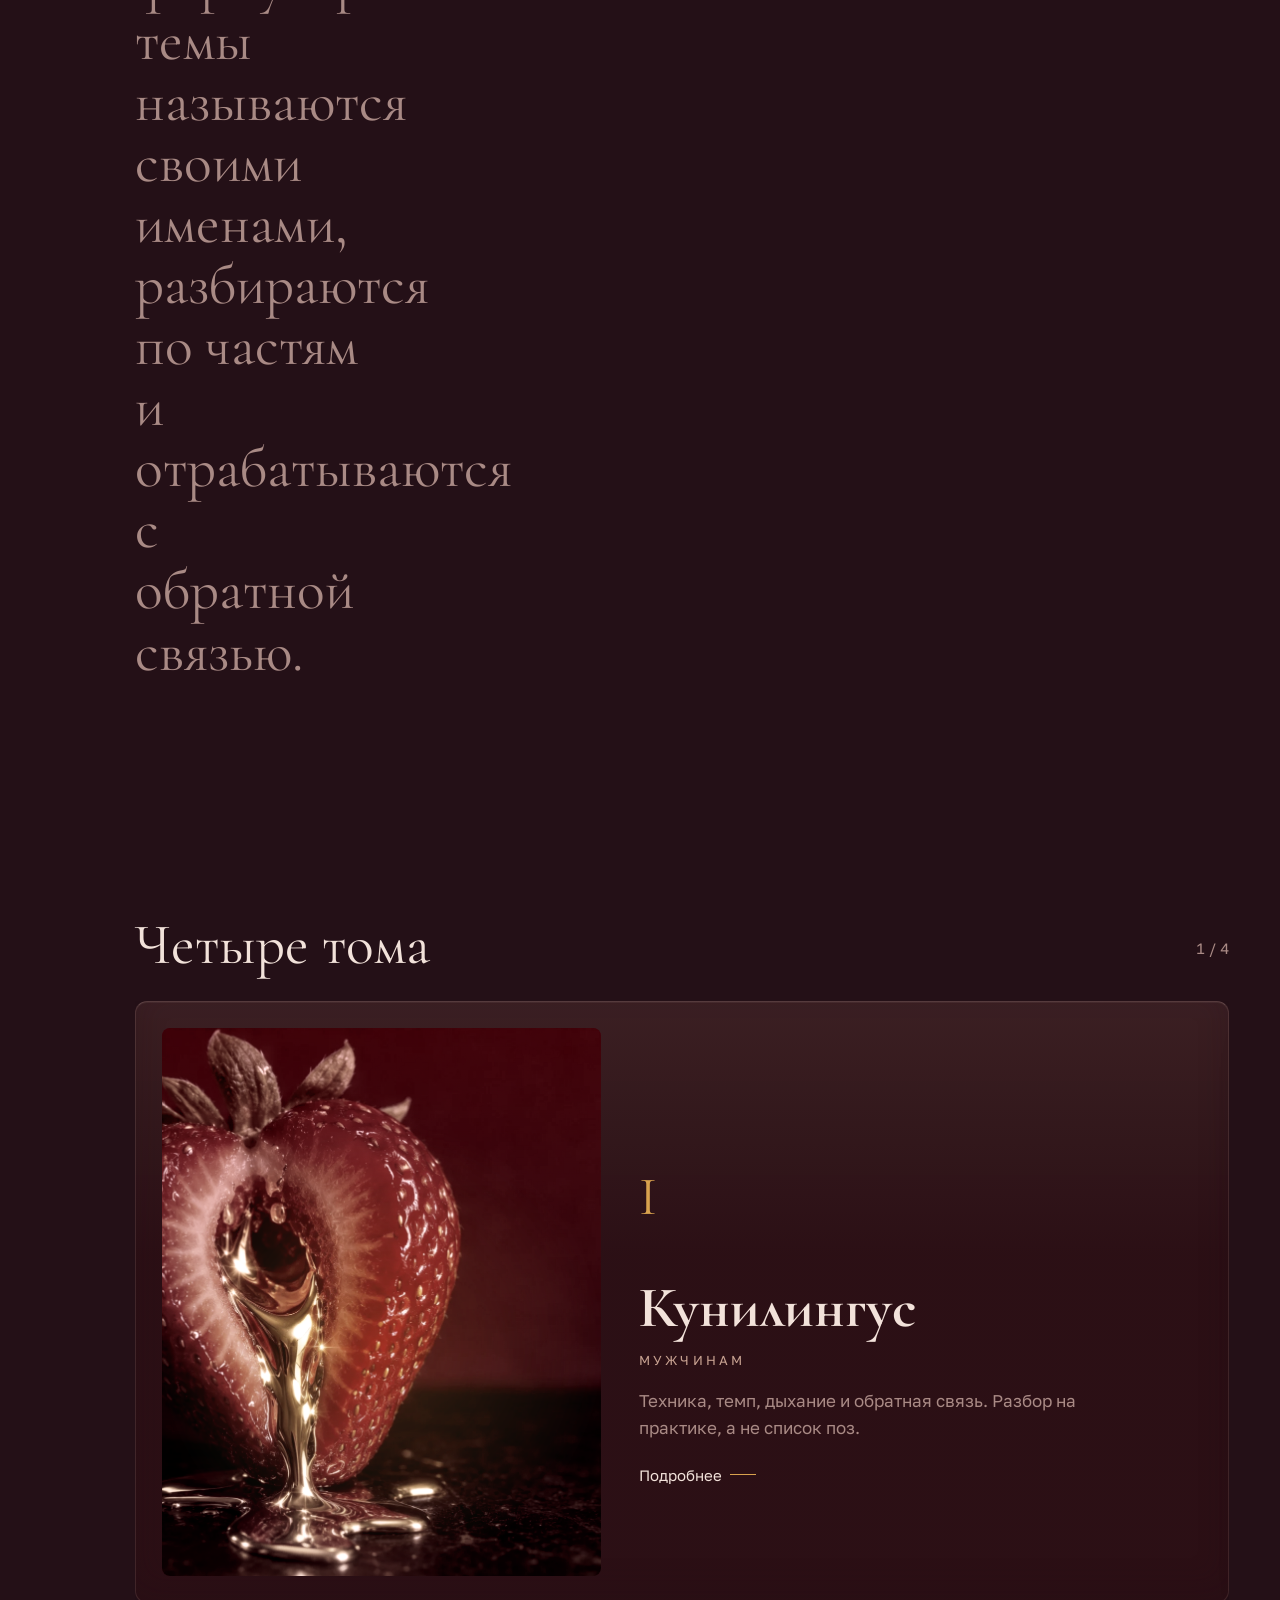
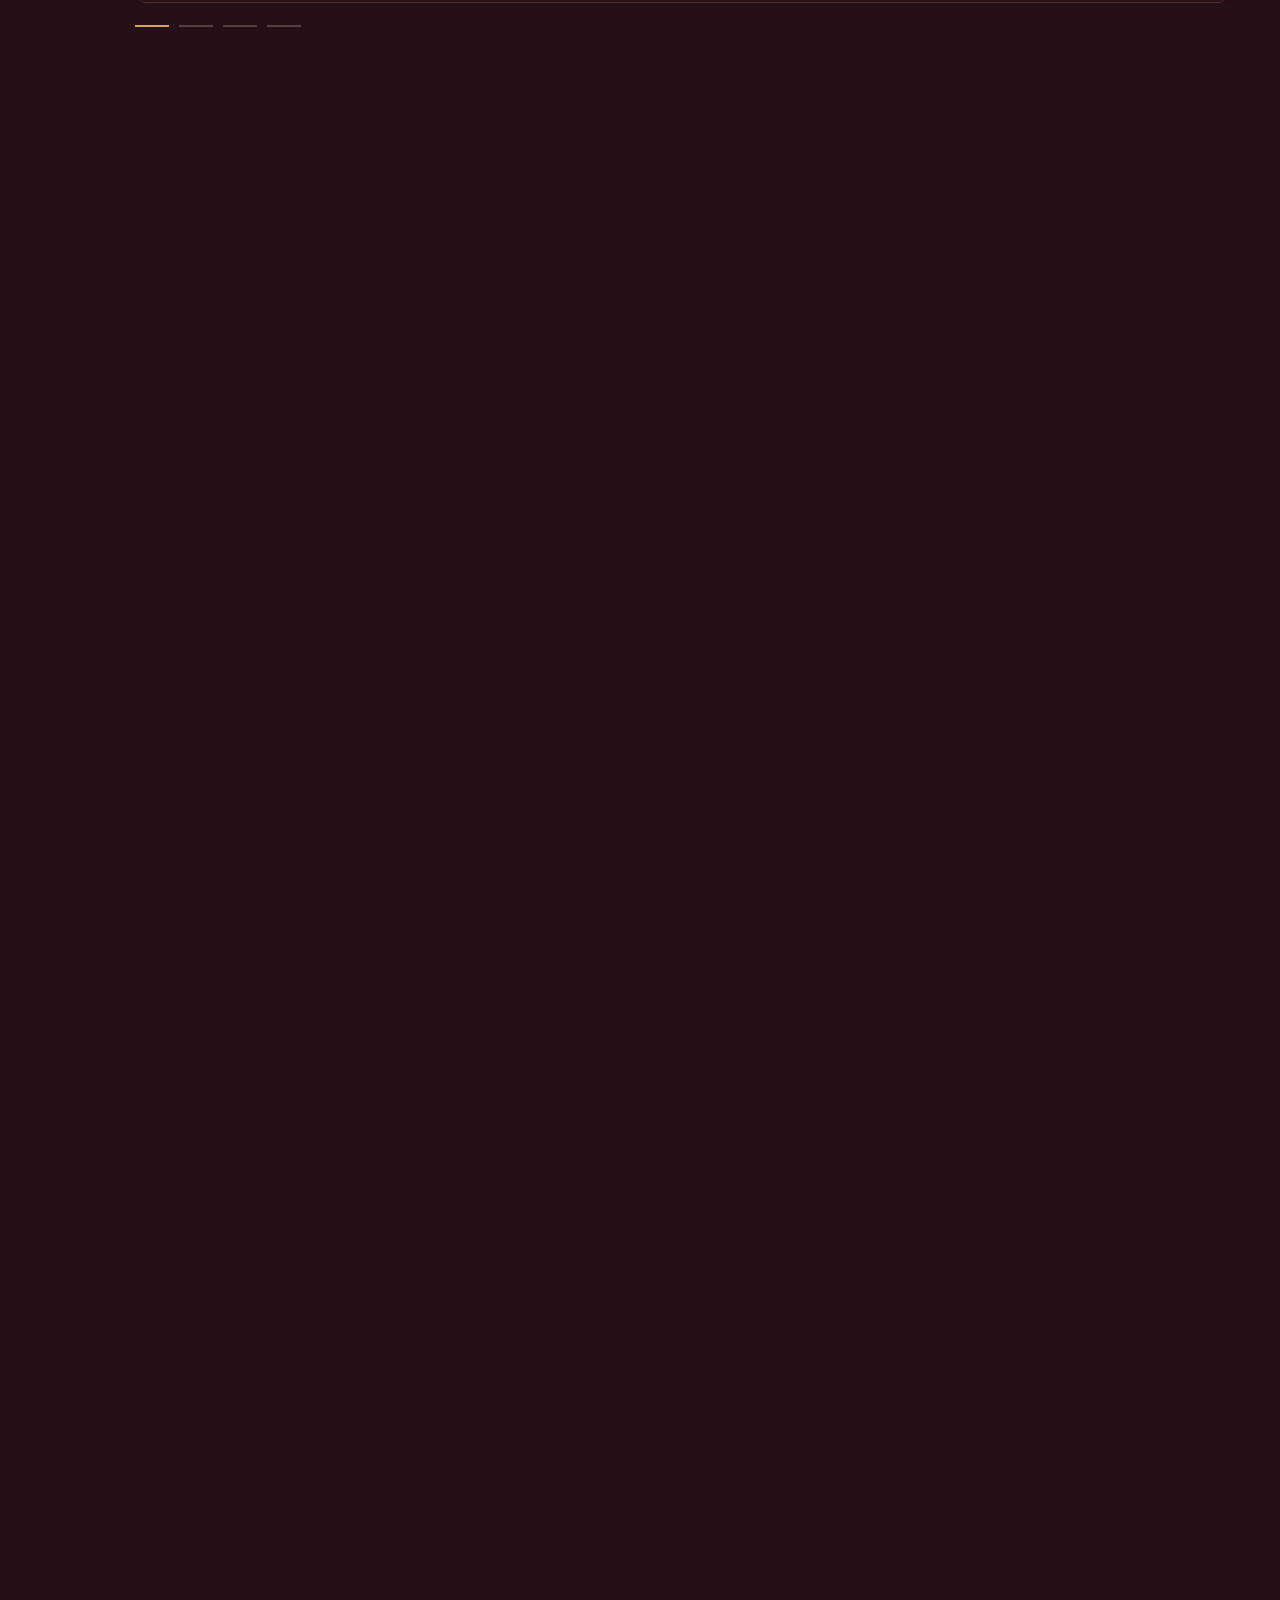
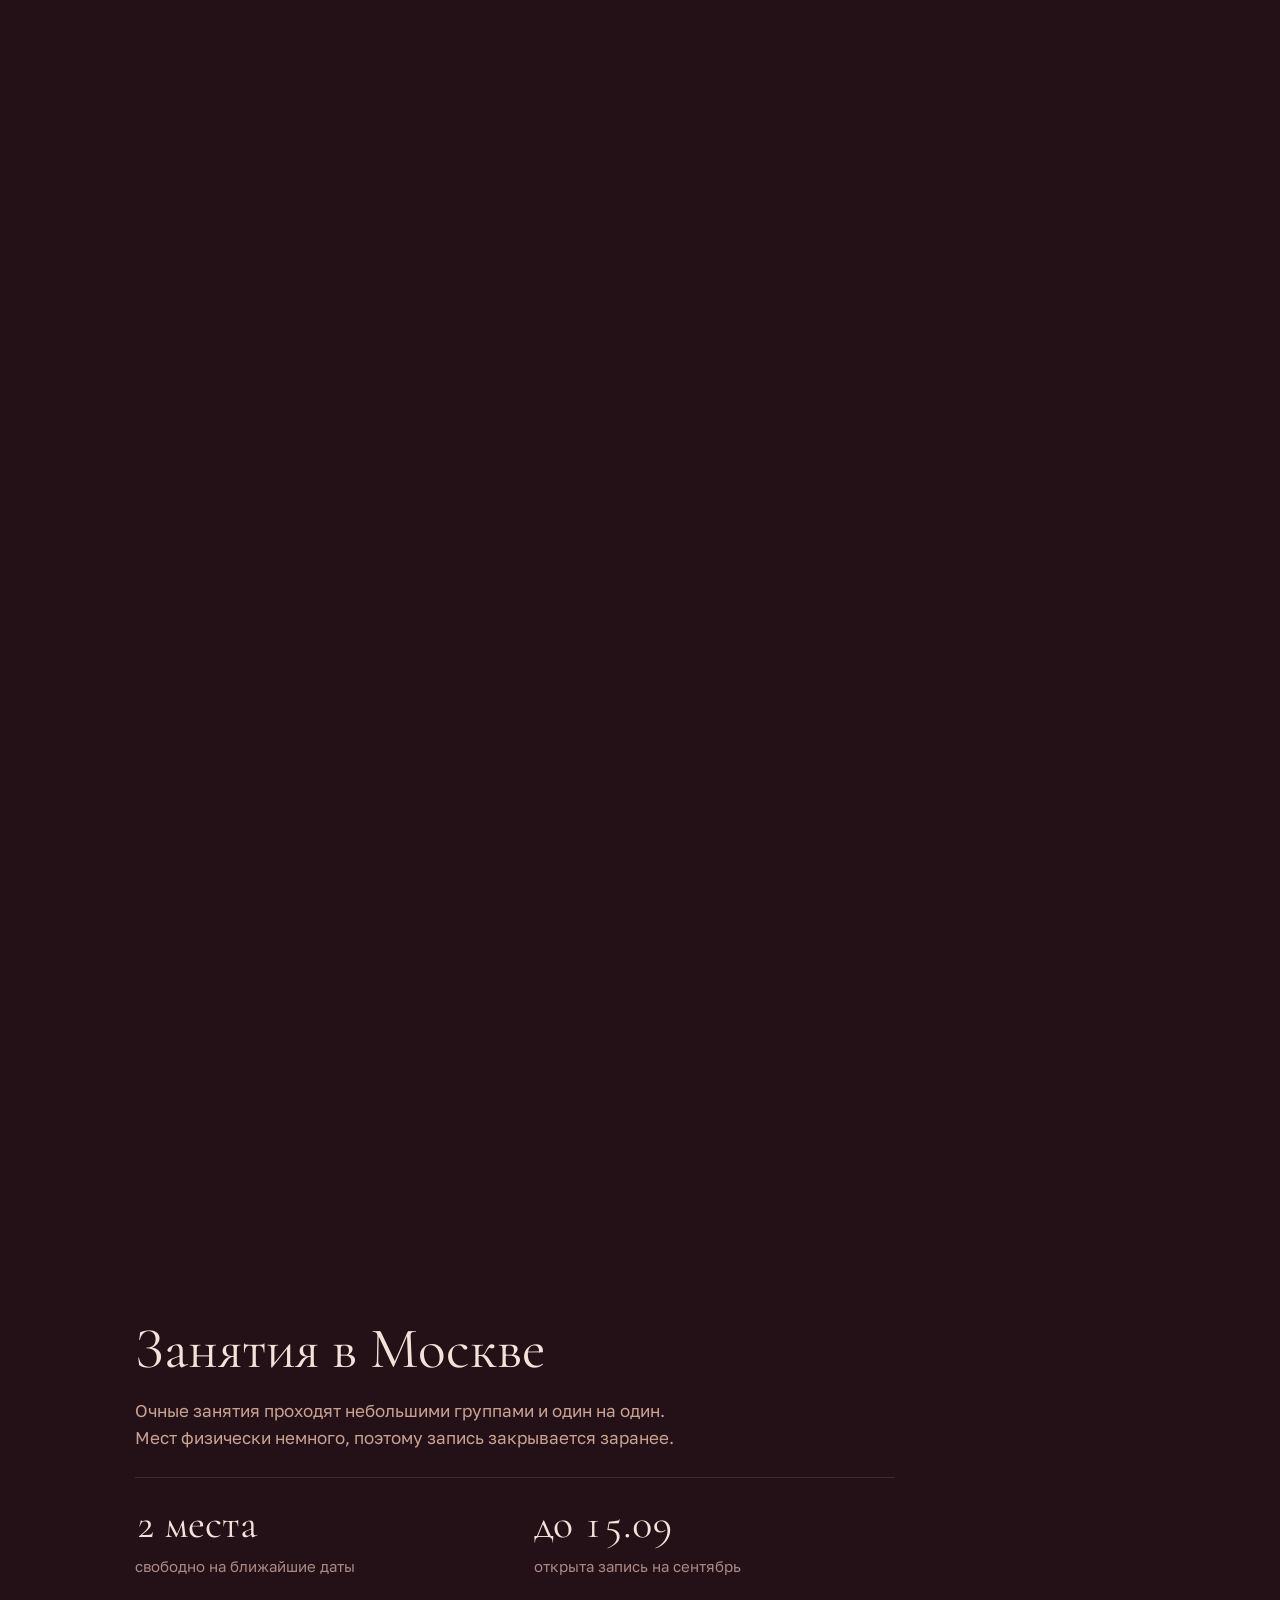
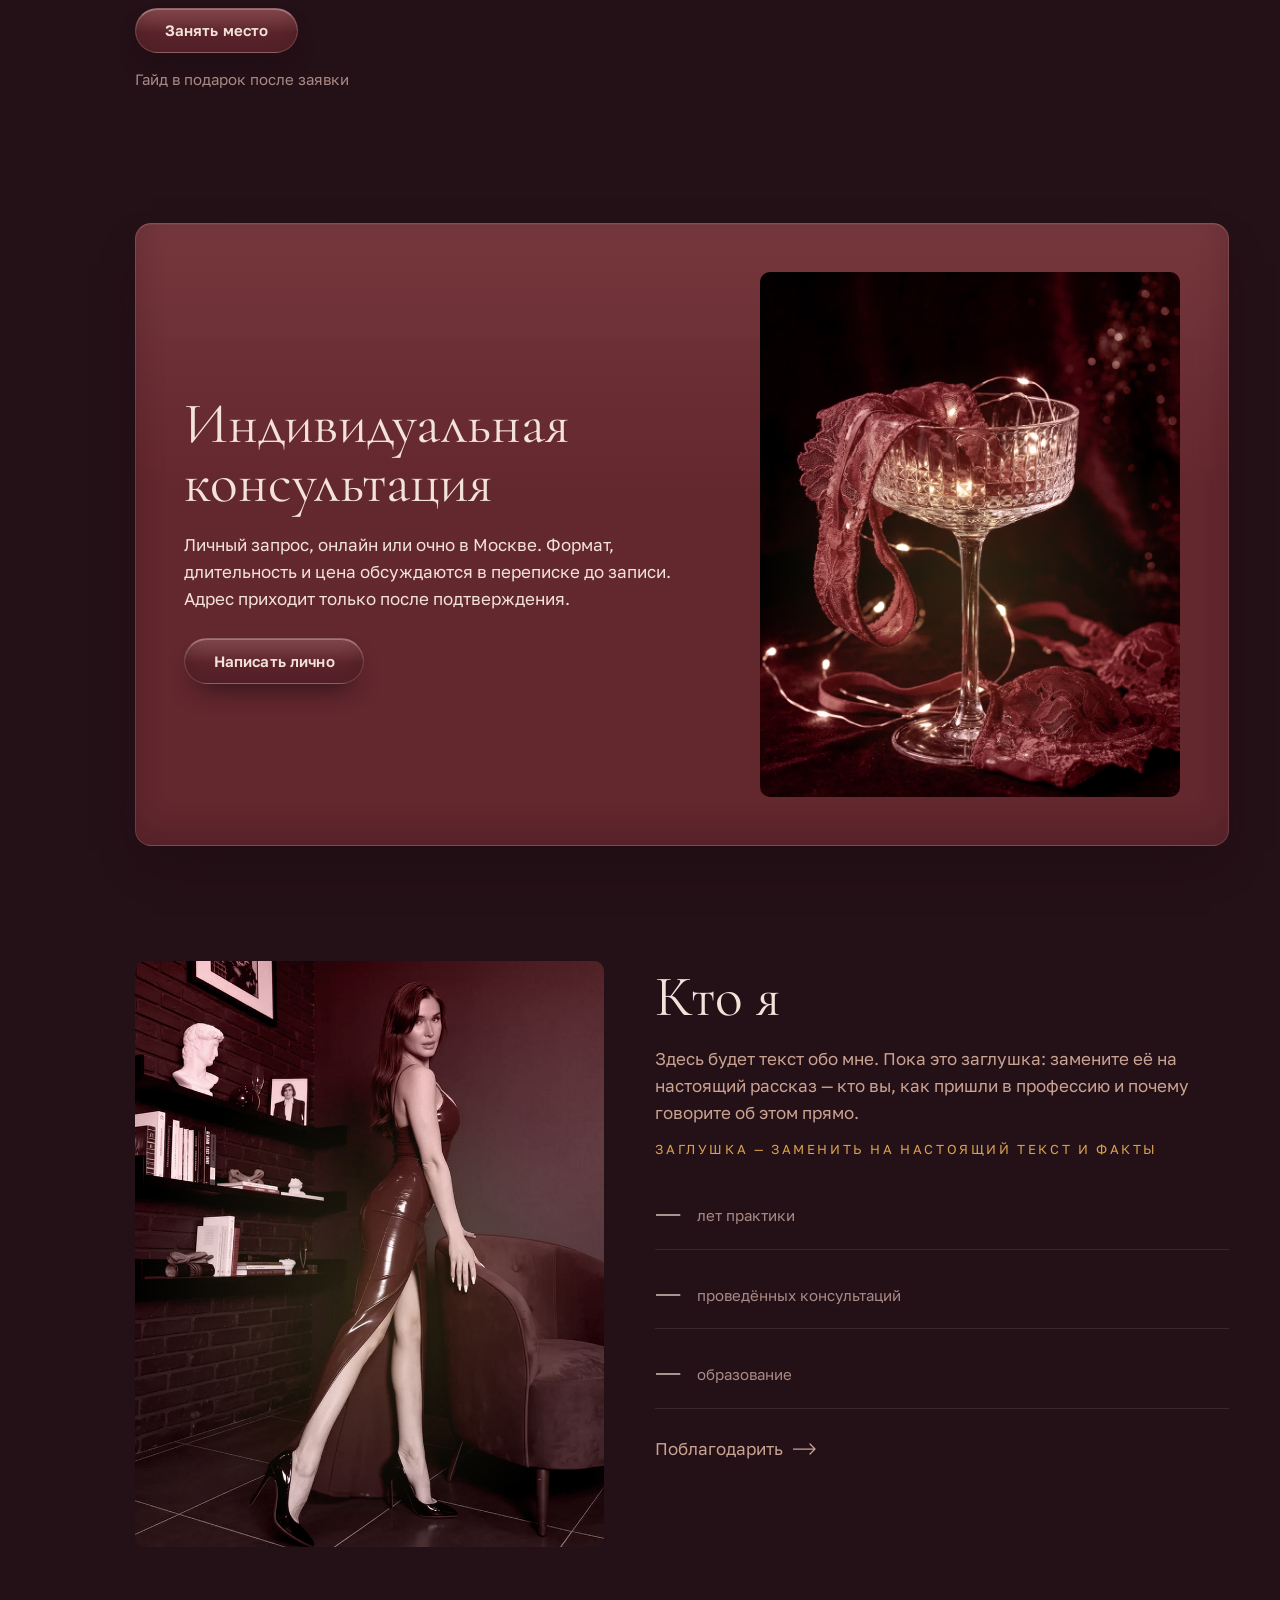
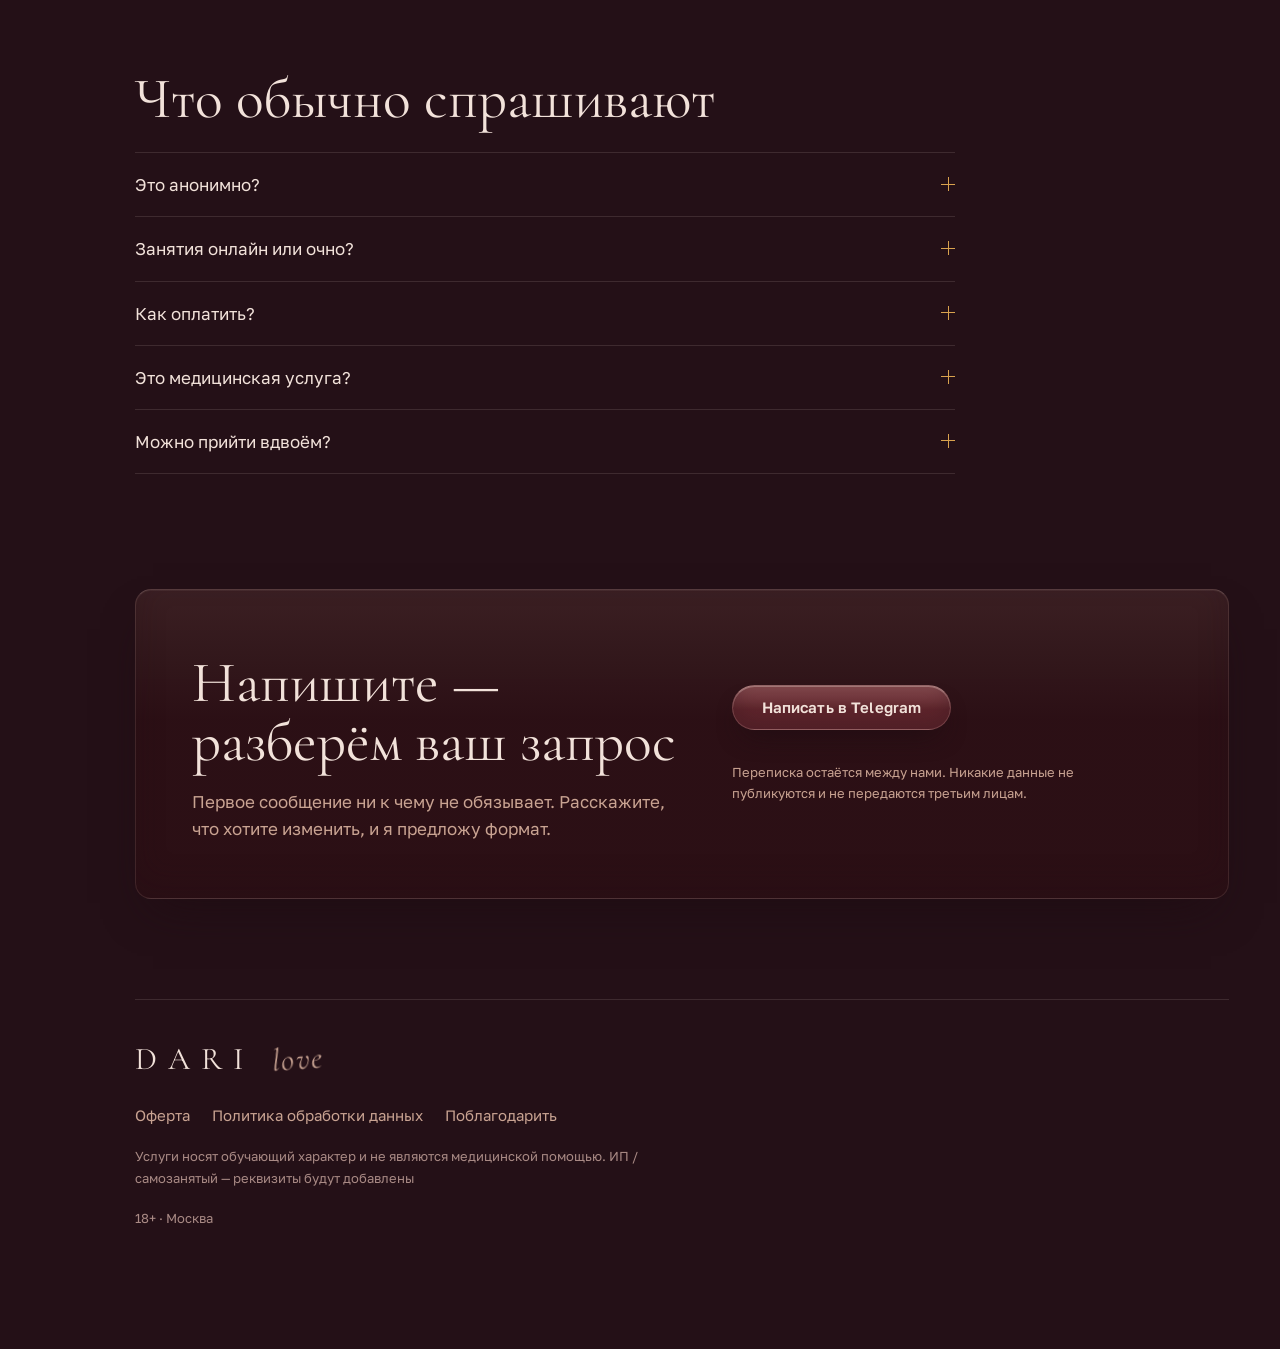
==== commit 369cb787: "Close the review's remaining ground finding and two regressions The dark pixels the review flagged w" ====
--- a/index.html
+++ b/index.html
@@ -74,8 +74,8 @@
   <!-- ——— Титульный разворот ——————————————————————————————— -->
   <section class="hero">
     <div class="hero__lead">
+      <h1>Об этом<br>не говорят<br><span class="gilt">вслух</span></h1>
       <div class="hero__rule"></div>
-      <h1>Об этом<br>не говорят<br><span class="gilt">вслух</span></h1>
       <p class="lede">Живые занятия и разборы, готовые лекции и работа один на один. Теория, практика с обратной связью и план на несколько недель вместо случайных советов.</p>
       <p class="subjects">Кунилингус · Сексология · БДСМ · Приватно · Москва</p>
 
--- a/css/base.css
+++ b/css/base.css
@@ -19,7 +19,7 @@
   --spine: 84px;
 
   --edge-hi: rgba(252, 231, 220, 0.20);
-  --edge-lo: rgba(12, 4, 6, 0.55);
+  --edge-lo: rgba(34, 14, 20, 0.55);
 
   --step-0: 0.8125rem;
   --step-1: 0.9375rem;
@@ -88,22 +88,22 @@
   inset: -20%;
   z-index: -1;
   pointer-events: none;
-  opacity: 0.34;
+  opacity: 0.22;
   background-image: url("data:image/svg+xml,%3Csvg xmlns='http://www.w3.org/2000/svg' width='180' height='180'%3E%3Cfilter id='n'%3E%3CfeTurbulence type='fractalNoise' baseFrequency='0.85' numOctaves='3'/%3E%3C/filter%3E%3Crect width='180' height='180' filter='url(%23n)' opacity='0.42'/%3E%3C/svg%3E");
-  mix-blend-mode: overlay;
+  mix-blend-mode: soft-light;
 }
 
 /* Материал: бархат, светлая грань по верхнему краю, мягкая внешняя тень. */
 .material {
   background:
-    linear-gradient(180deg, rgba(252, 231, 220, 0.07), rgba(12, 4, 6, 0.10) 42%),
+    linear-gradient(180deg, rgba(252, 231, 220, 0.07), rgba(34, 14, 20, 0.10) 42%),
     var(--wine-deep);
   border: 1px solid rgba(252, 231, 220, 0.10);
   border-top-color: var(--edge-hi);
   box-shadow:
     0 1px 0 rgba(252, 231, 220, 0.06) inset,
-    0 -14px 30px rgba(12, 4, 6, 0.32) inset,
-    0 22px 44px -18px rgba(9, 3, 5, 0.85);
+    0 -14px 30px rgba(34, 14, 20, 0.24) inset,
+    0 22px 44px -18px rgba(30, 12, 18, 0.85);
 }
 
 /* Кнопка-пилюля: выпуклая в покое, продавливается при нажатии. */
@@ -118,7 +118,7 @@
   border-top-color: rgba(252, 231, 220, 0.32);
   border-radius: 999px;
   background:
-    linear-gradient(180deg, rgba(252, 231, 220, 0.16), rgba(12, 4, 6, 0.18) 55%),
+    linear-gradient(180deg, rgba(252, 231, 220, 0.16), rgba(34, 14, 20, 0.18) 55%),
     var(--pill-face);
   color: var(--cream);
   font: 600 var(--step-1)/1 'Golos Text', system-ui, sans-serif;
@@ -127,8 +127,8 @@
   cursor: pointer;
   box-shadow:
     0 1px 0 rgba(255, 240, 232, 0.28) inset,
-    0 -10px 18px rgba(12, 4, 6, 0.34) inset,
-    0 14px 26px -12px rgba(9, 3, 5, 0.9);
+    0 -10px 18px rgba(34, 14, 20, 0.24) inset,
+    0 14px 26px -12px rgba(30, 12, 18, 0.9);
   transition: transform 140ms var(--ease), box-shadow 140ms var(--ease), filter 140ms var(--ease);
 }
 
@@ -140,9 +140,9 @@
 .pill:active {
   transform: translateY(2px) scale(0.975);
   box-shadow:
-    0 2px 6px rgba(9, 3, 5, 0.55) inset,
-    0 10px 20px rgba(12, 4, 6, 0.5) inset,
-    0 2px 6px -4px rgba(9, 3, 5, 0.9);
+    0 2px 6px rgba(30, 12, 18, 0.55) inset,
+    0 10px 20px rgba(34, 14, 20, 0.42) inset,
+    0 2px 6px -4px rgba(30, 12, 18, 0.9);
 }
 
 .pill--quiet {
--- a/css/site.css
+++ b/css/site.css
@@ -16,7 +16,7 @@
   justify-content: space-between;
   padding: 20px 0 22px;
   background:
-    linear-gradient(90deg, rgba(12,4,6,.55), rgba(252,231,220,.06) 42%, rgba(12,4,6,.5)),
+    linear-gradient(90deg, rgba(34,14,20,.55), rgba(252,231,220,.06) 42%, rgba(34,14,20,.5)),
     var(--wine-deep);
   border-right: 1px solid rgba(252, 231, 220, .12);
 }
@@ -40,7 +40,7 @@
   margin-left: -1.5px;
   height: calc(var(--read, 0) * 100%);
   background: linear-gradient(180deg, var(--gold-hi), var(--gold) 40%, var(--wine-lit));
-  box-shadow: 1px 0 0 rgba(12, 4, 6, .5);
+  box-shadow: 1px 0 0 rgba(34, 14, 20, .5);
 }
 
 /* Тики глав: ось несёт навигацию, а не только имя. */
@@ -120,7 +120,7 @@
 @media (min-width: 1021px) {
   .hero h1 { font-size: min(var(--step-5), 9.2vh); }
   .hero .lede { font-size: var(--step-1); margin-top: 16px; }
-  .hero__rule { margin: 16px 0 12px; }
+  .hero__rule { margin: 18px 0 0; }
   .actions { margin-top: 20px; }
   .colophon { margin-top: 22px; }
   .colophon__row { padding: 8px 0; }
@@ -130,7 +130,8 @@
 
 .hero__rule {
   height: 1px;
-  margin: 24px 0 20px;
+  margin: 22px 0 0;
+  max-width: 30ch;
   background: linear-gradient(90deg, var(--gold) calc(var(--fill) * 100%), rgba(252,231,220,.14) 0);
 }
 
@@ -140,7 +141,7 @@
   font-size: var(--step-5);
   line-height: .94;
   letter-spacing: -.015em;
-  margin: 16px 0 0;
+  margin: 0;
 }
 
 /* Золочение — тот же налив, применённый к букве. */
@@ -151,7 +152,7 @@
   background-clip: text;
   -webkit-text-fill-color: transparent;
   color: transparent;
-  filter: drop-shadow(0 2px 1px rgba(12, 4, 6, .55));
+  filter: drop-shadow(0 2px 1px rgba(34, 14, 20, .55));
 }
 
 .lede { max-width: 46ch; color: var(--skin); margin: 20px 0 0; }
@@ -186,7 +187,7 @@
   aspect-ratio: 4 / 5;
   border-radius: 4px 14px 14px 4px;
   border: 1px solid rgba(252,231,220,.12);
-  box-shadow: 0 40px 80px -30px rgba(9,3,5,.95);
+  box-shadow: 0 40px 80px -30px rgba(30,12,18,.95);
 }
 .frontis__plate img.under { position: absolute; inset: 0; }
 .frontis__plate img.over {
@@ -198,7 +199,7 @@
   position: absolute; top: 10px; bottom: 10px; right: -8px;
   width: 8px; border-radius: 0 3px 3px 0;
   background: linear-gradient(180deg, var(--gold-dim), var(--gold-deep) 55%, #4A3418);
-  box-shadow: 2px 0 6px -2px rgba(9,3,5,.9);
+  box-shadow: 2px 0 6px -2px rgba(30,12,18,.9);
 }
 
 /* Позолота лежит на обрезе с самого начала — тусклая; налив её разжигает. */
@@ -323,13 +324,13 @@
 .live__grid {
   display: grid; grid-template-columns: repeat(2, minmax(0, 1fr));
   gap: clamp(18px, 3vw, 40px);
-  max-width: 620px;
+  max-width: 760px;
   padding-top: 26px; margin-top: 26px;
   border-top: 1px solid rgba(252,231,220,.13);
 }
 .live h2 { font-family: 'Cormorant Garamond', Georgia, serif; font-weight: 400; font-size: var(--step-4); line-height: 1; margin: 8px 0 0; }
 .live__lede { color: var(--skin); max-width: 52ch; margin: 18px 0 0; }
-.live__cta { display: flex; align-items: center; gap: 20px; flex-wrap: wrap; margin-top: 30px; }
+.live__cta { display: flex; flex-direction: column; align-items: flex-start; gap: 14px; margin-top: 30px; }
 .live__cta span { color: var(--muted); font-size: var(--step-1); }
 
 .fact b {
@@ -449,7 +450,7 @@
 @starting-style { .sheet[open] { opacity: 0; transform: scale(0.96); } }
 
 .sheet::backdrop {
-  background: rgba(12, 4, 6, .78);
+  background: rgba(34, 14, 20, .78);
   backdrop-filter: blur(6px);
   opacity: 1;
   transition: opacity 180ms var(--ease), overlay 180ms allow-discrete, display 180ms allow-discrete;
@@ -483,7 +484,7 @@
   position: fixed; inset: 0; z-index: 90;
   display: grid; place-items: center;
   padding: 24px;
-  background: rgba(12, 4, 6, .55);
+  background: rgba(34, 14, 20, .55);
   backdrop-filter: blur(14px);
 }
 .gate__card { max-width: 460px; padding: clamp(26px, 4vw, 40px); border-radius: 16px; text-align: center; }
@@ -508,7 +509,7 @@
   .hero h1 { font-size: min(var(--step-5), 8.4vh); }
   .hero .lede { font-size: var(--step-1); margin-top: 14px; max-width: 38ch; }
   .hero .subjects { margin-top: 12px; }
-  .hero__rule { margin: 14px 0 10px; }
+  .hero__rule { margin: 16px 0 0; }
   .actions { margin-top: 18px; }
   .frontis { margin-top: 22px; }
   .frontis__plate { height: min(46vh, 420px); width: auto; }
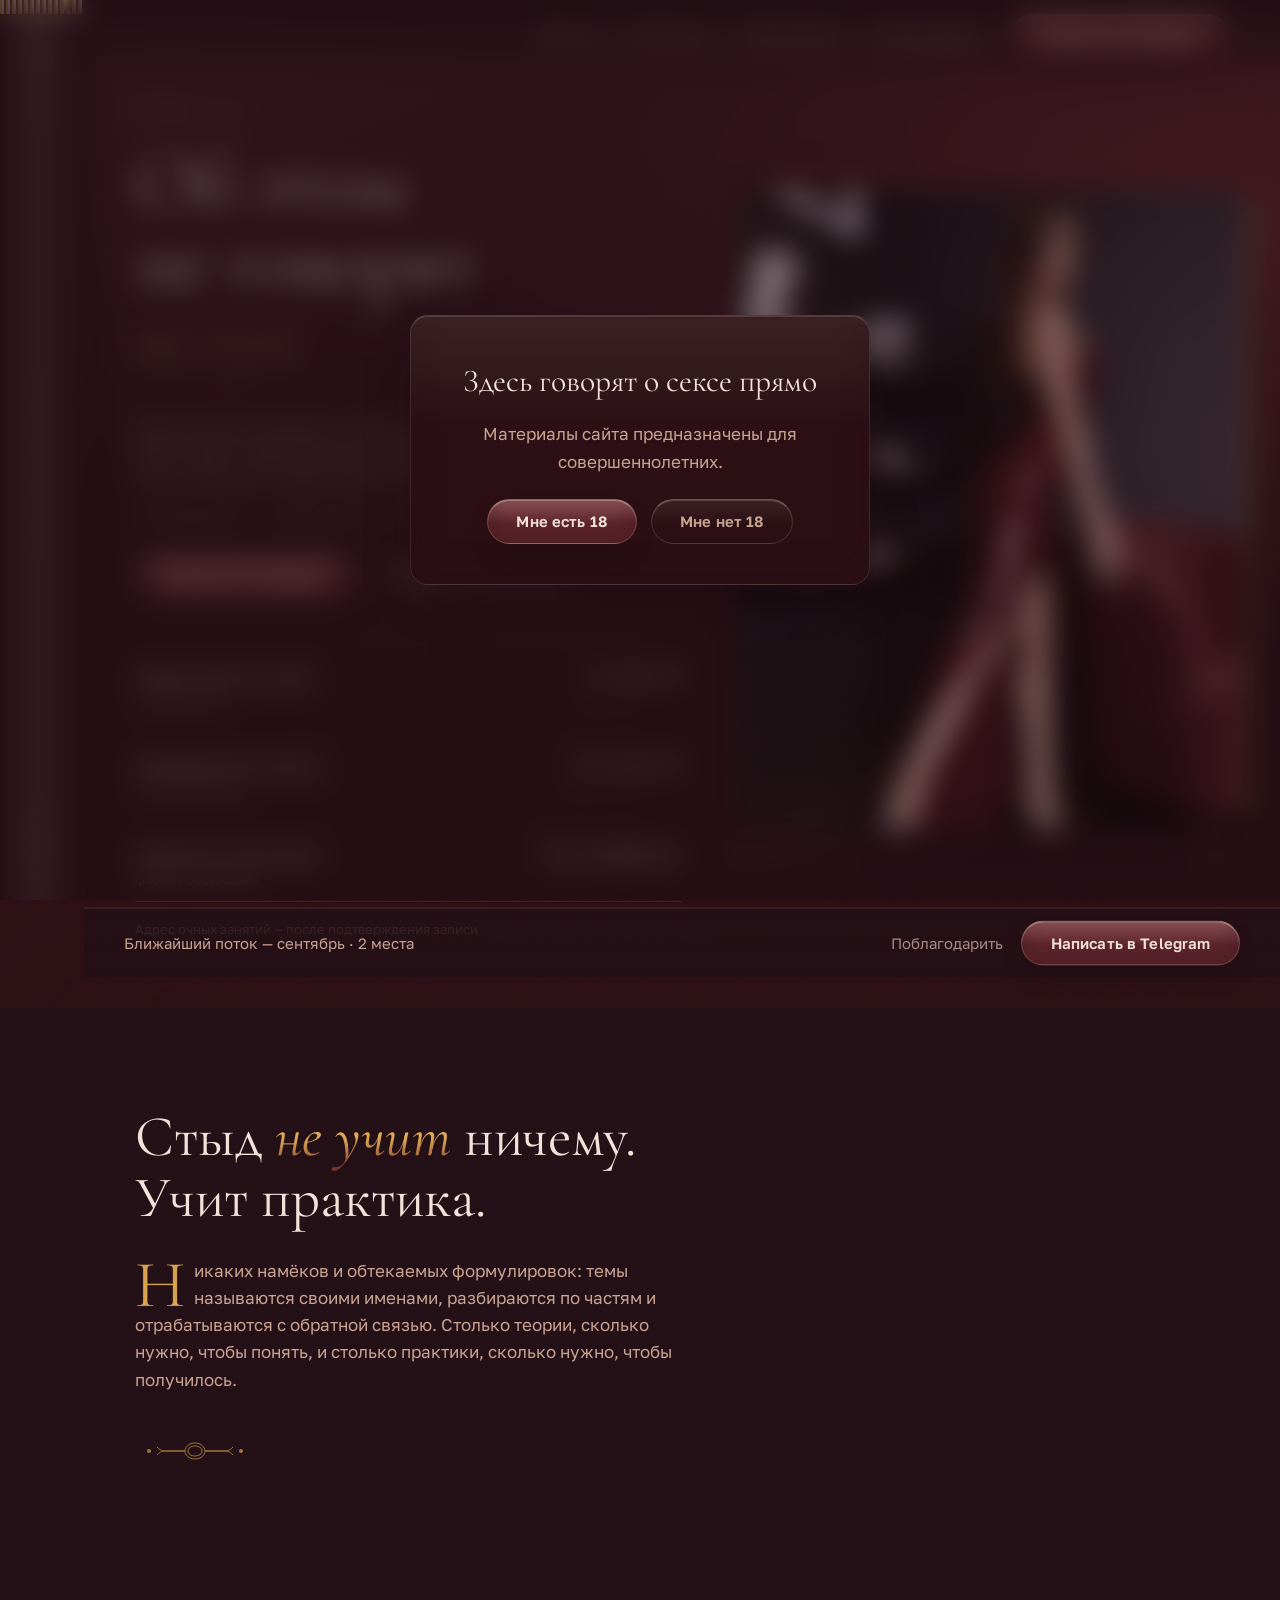
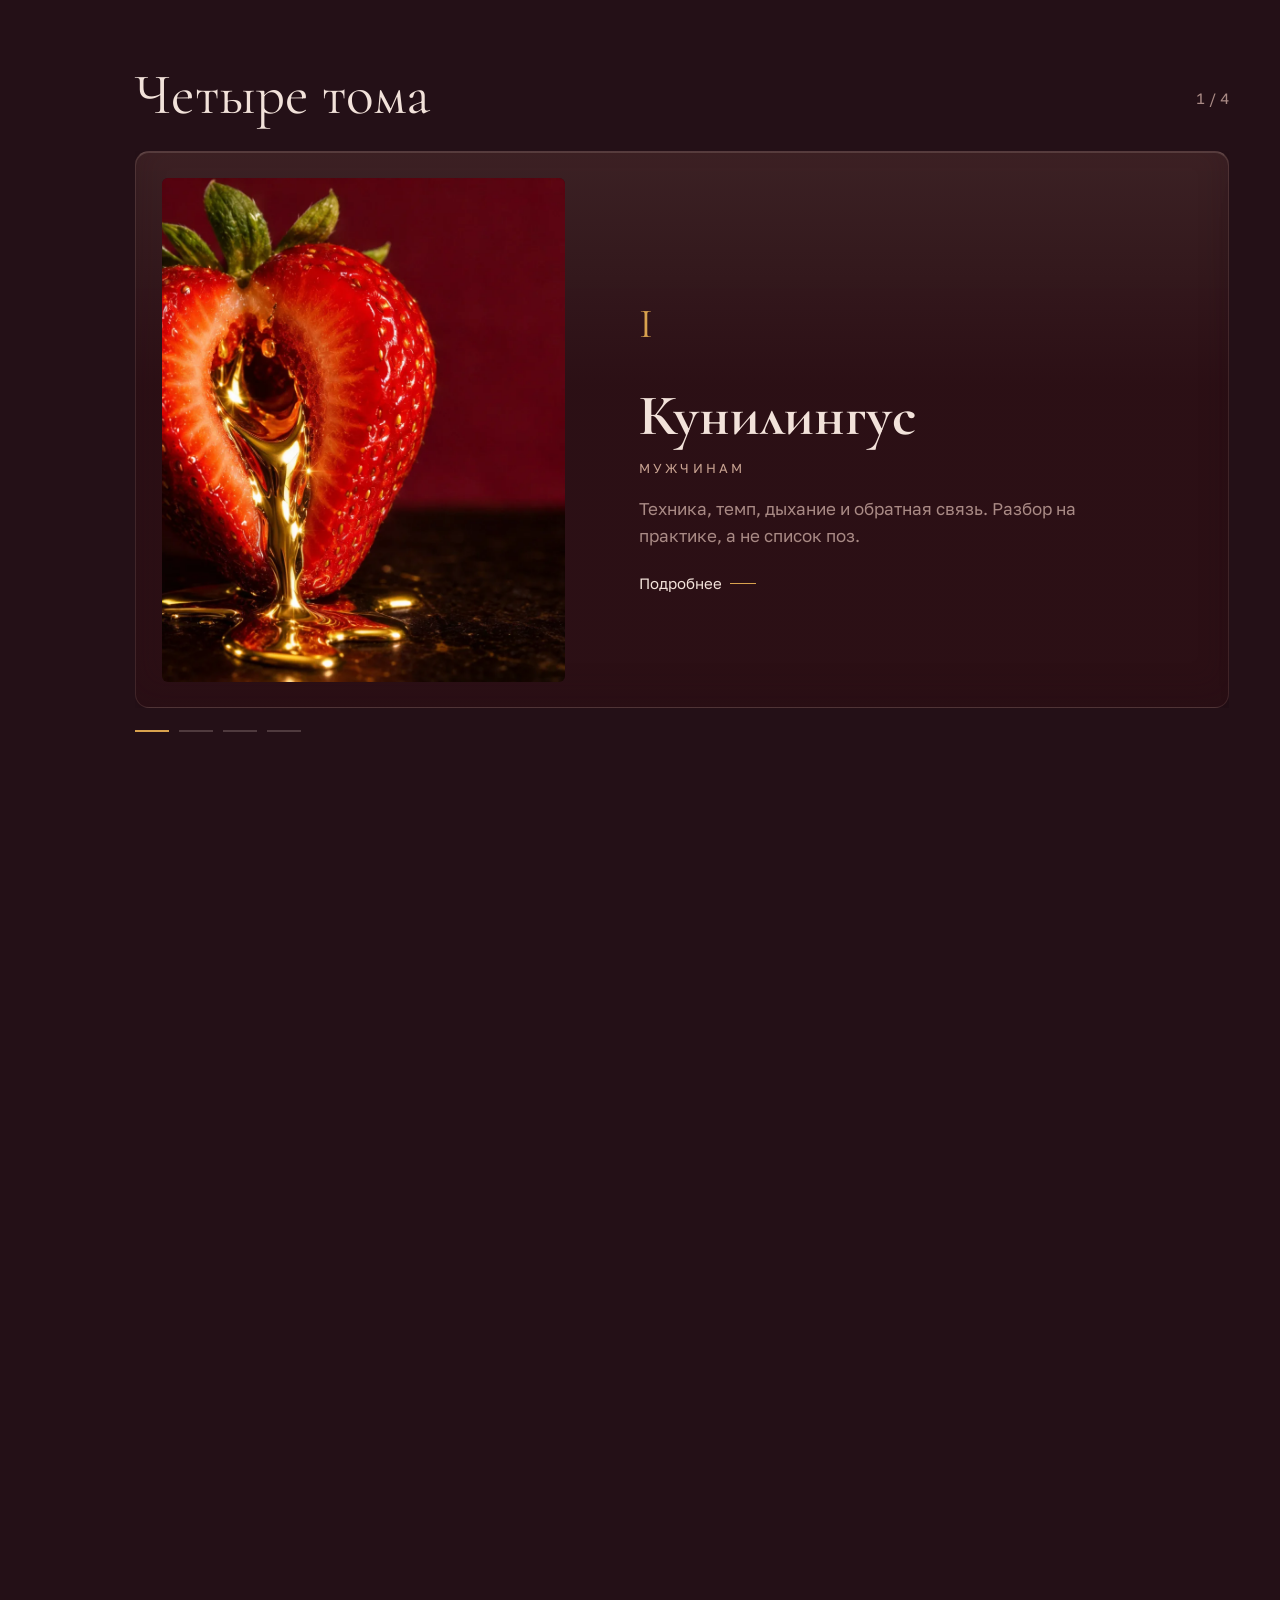
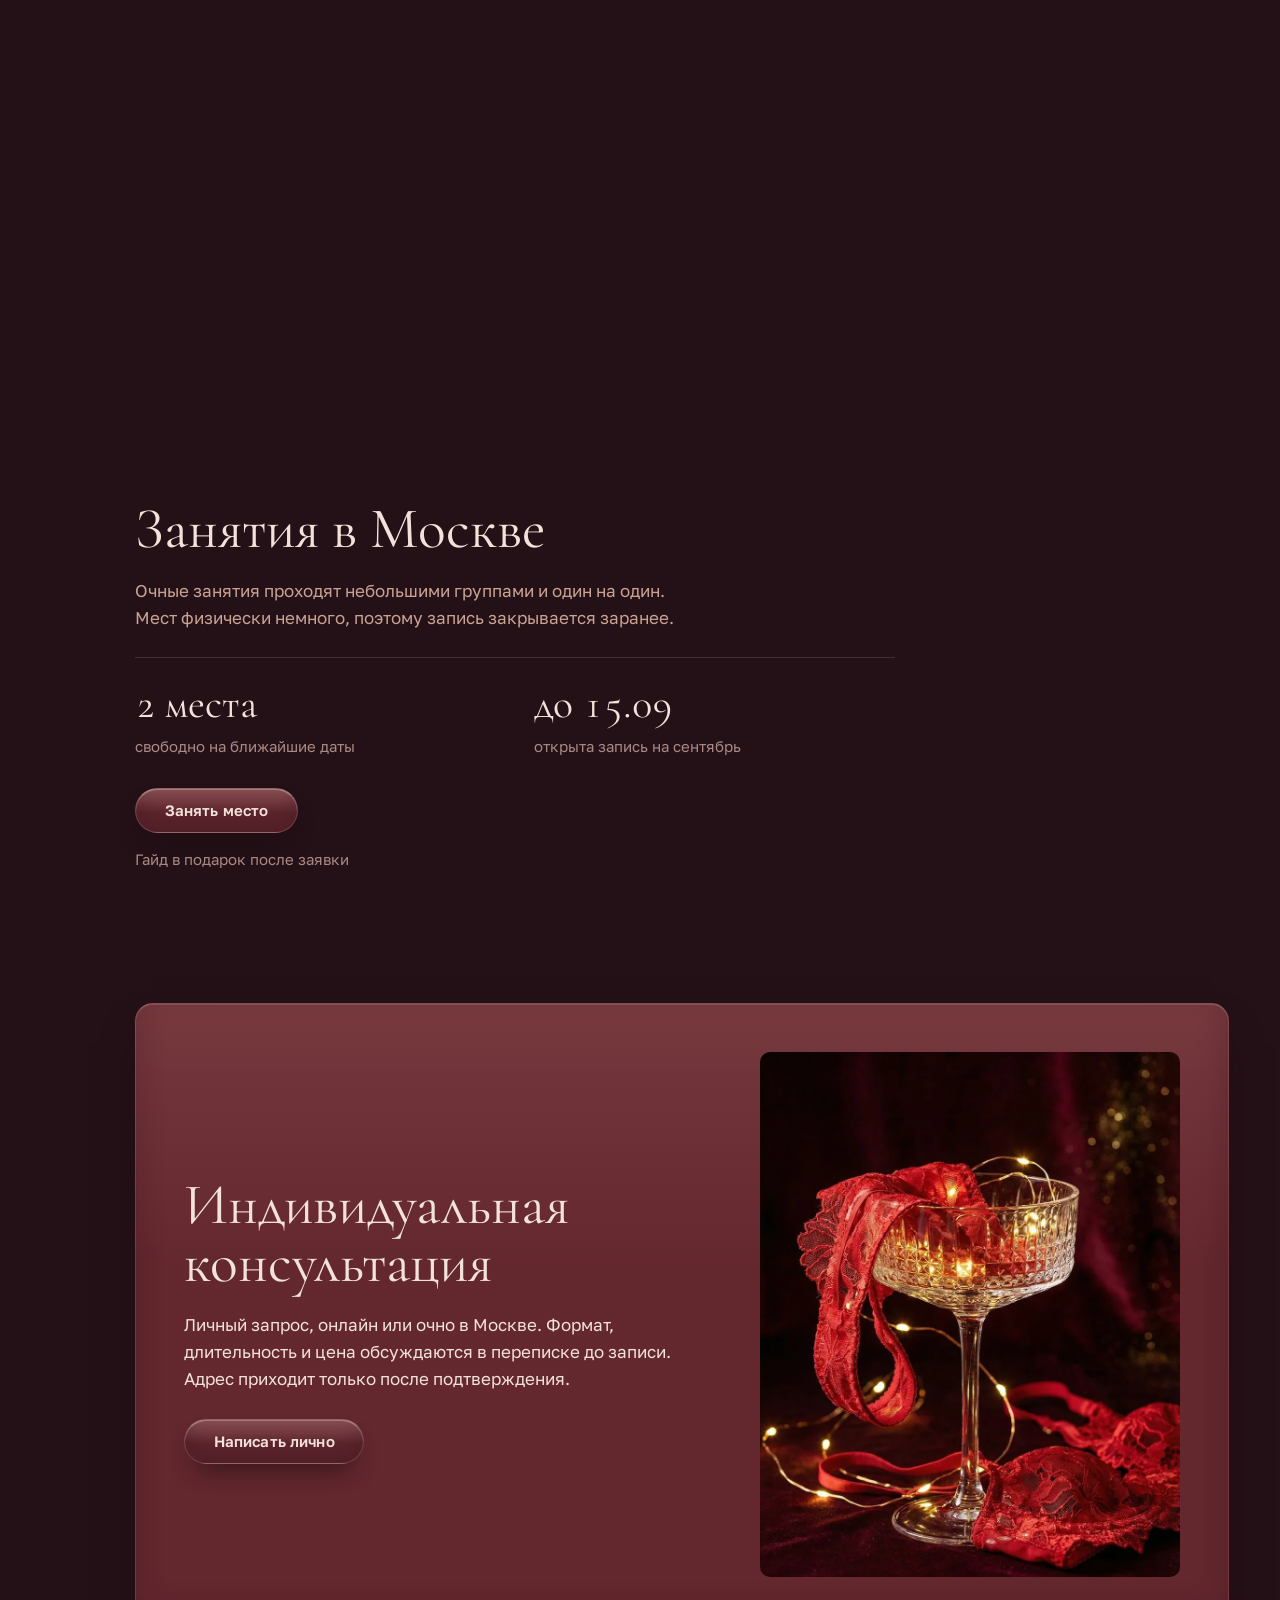
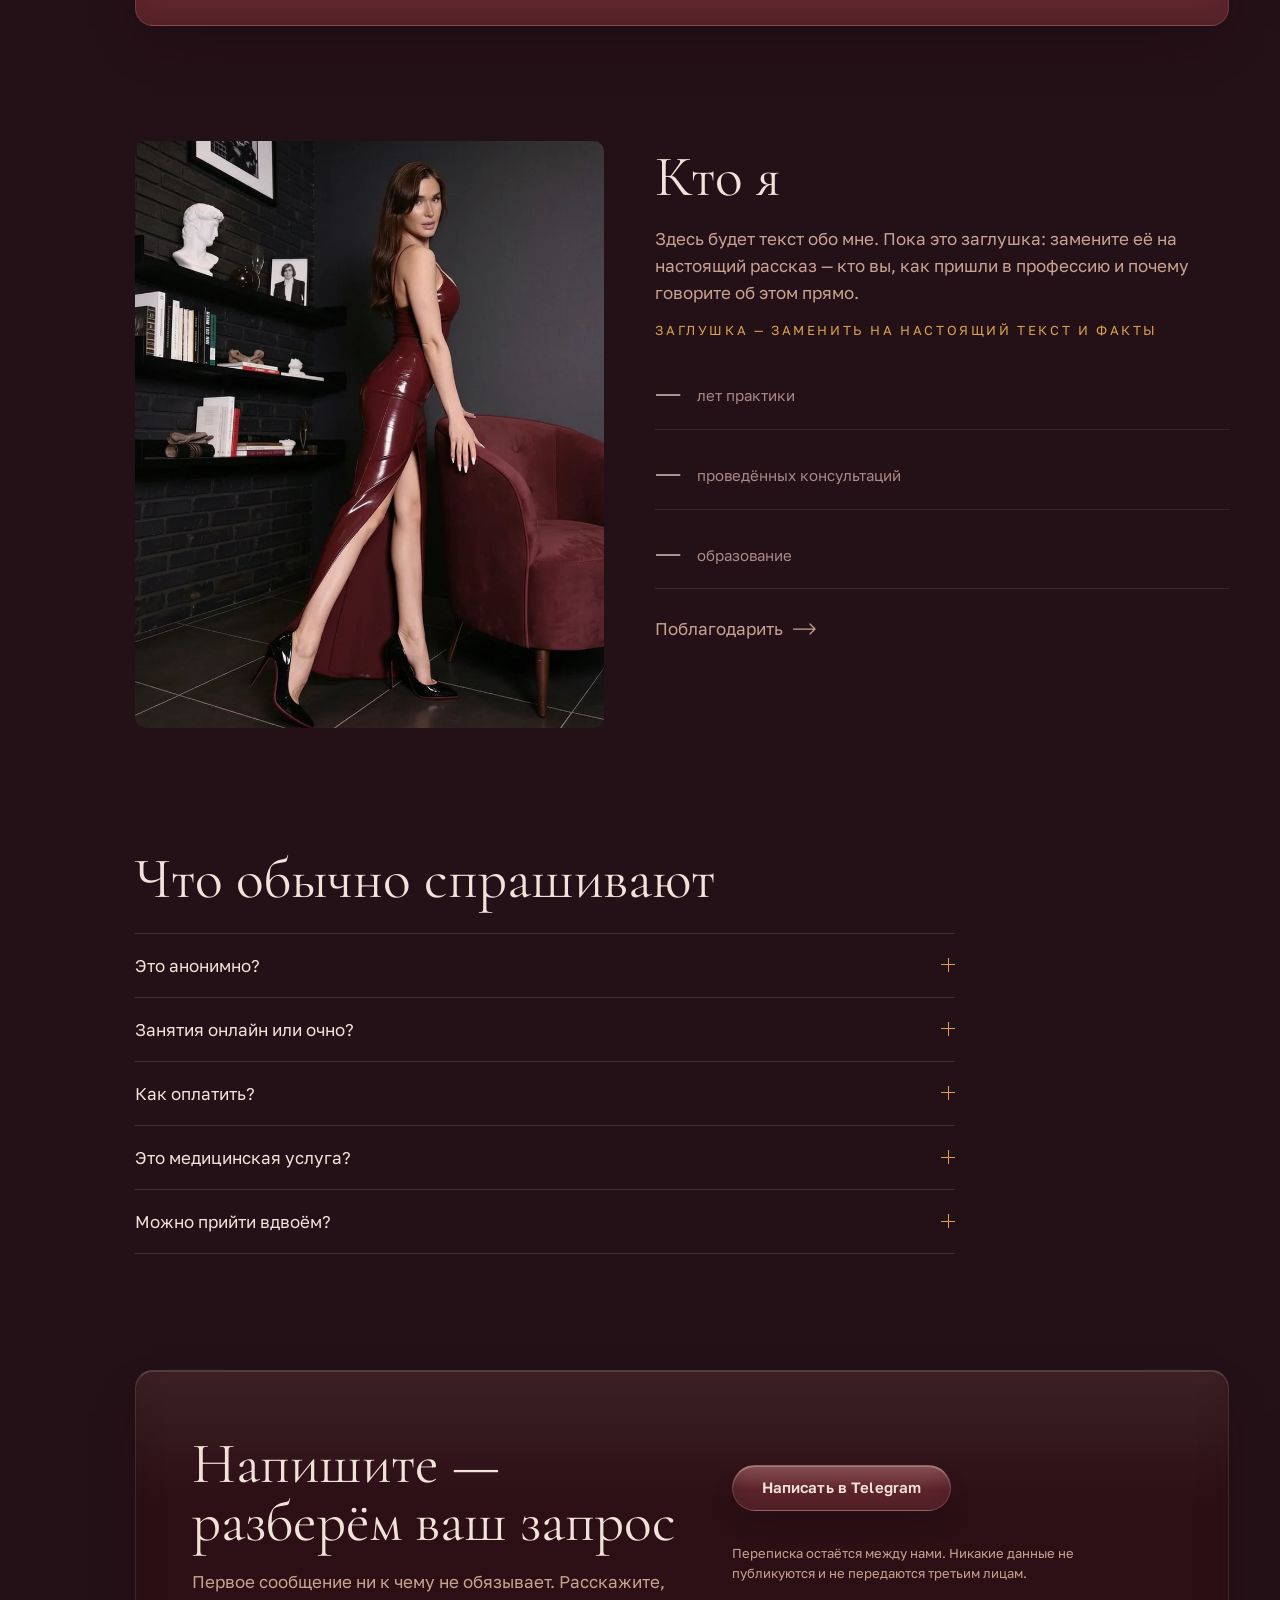
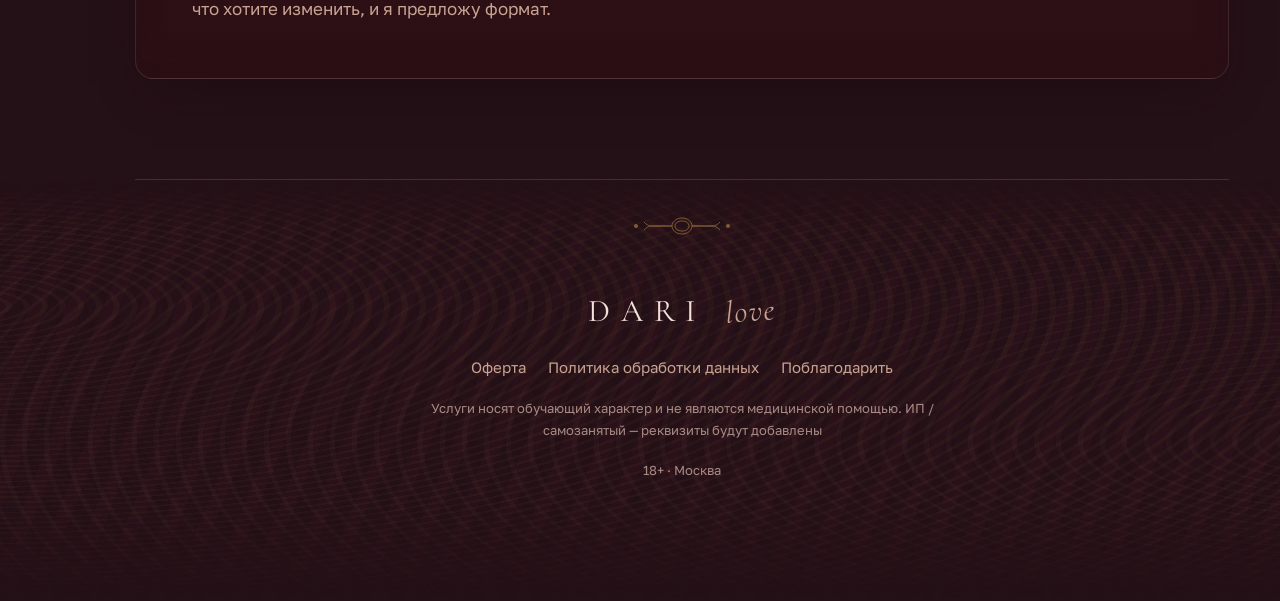
==== commit d151242f: "Build the bindery world out and drop the photo toning Client-requested changes: - photographs ship i" ====
--- a/index.html
+++ b/index.html
@@ -45,7 +45,8 @@
 </div>
 
 <aside class="spine">
-  <div class="lasse"></div>
+  <div class="headband" aria-hidden="true"></div>
+  <div class="lasse" aria-hidden="true"></div>
   <a class="spine__mark" href="#top">DARI <i>love</i></a>
 
   <nav class="spine__nav" aria-label="Оглавление">
@@ -62,9 +63,9 @@
 <div id="bounce">
 
 <header class="head" id="head">
+  <a href="#about">Обо мне</a>
   <a href="#chapters">Оглавление</a>
   <a href="#live">Живой формат</a>
-  <a href="#about">Обо мне</a>
   <a class="thanks" data-href="tribute" href="#">Поблагодарить</a>
   <a class="pill" data-tg="head" href="#">Написать в Telegram</a>
 </header>
@@ -74,6 +75,7 @@
   <!-- ——— Титульный разворот ——————————————————————————————— -->
   <section class="hero">
     <div class="hero__lead">
+      <p class="hero__mark wordmark">DARI <i>love</i></p>
       <h1>Об этом<br>не говорят<br><span class="gilt">вслух</span></h1>
       <div class="hero__rule"></div>
       <p class="lede">Живые занятия и разборы, готовые лекции и работа один на один. Теория, практика с обратной связью и план на несколько недель вместо случайных советов.</p>
@@ -105,8 +107,13 @@
 
   <!-- ——— Манифест ————————————————————————————————————————— -->
   <section class="manifest">
-    <p>Стыд <span class="gilt">не учит</span> ничему. Учит практика.</p>
-    <p class="manifest__note">Никаких намёков и обтекаемых формулировок: темы называются своими именами, разбираются по частям и отрабатываются с обратной связью.</p>
+    <p class="manifest__line">Стыд <span class="gilt">не учит</span> ничему. Учит практика.</p>
+    <p class="manifest__note"><span class="versal">Н</span>икаких намёков и обтекаемых формулировок: темы называются своими именами, разбираются по частям и отрабатываются с обратной связью. Столько теории, сколько нужно, чтобы понять, и столько практики, сколько нужно, чтобы получилось.</p>
+    <svg class="fleuron" viewBox="0 0 120 24" aria-hidden="true">
+      <path d="M60 4c-6 0-10 4-10 8s4 8 10 8 10-4 10-8-4-8-10-8zm0 3c4 0 7 2 7 5s-3 5-7 5-7-2-7-5 3-5 7-5z"/>
+      <path d="M50 12H30c-4 0-6-2-8-4M70 12h20c4 0 6-2 8-4M50 12H30c-4 0-6 2-8 4M70 12h20c4 0 6 2 8 4"/>
+      <circle cx="14" cy="12" r="2"/><circle cx="106" cy="12" r="2"/>
+    </svg>
   </section>
 
   <!-- ——— Оглавление: четыре тома, пин-карусель ————————————— -->
@@ -193,6 +200,11 @@
 
   <!-- ——— Подвал —————————————————————————————————————————— -->
   <footer class="foot">
+    <svg class="fleuron fleuron--foot" viewBox="0 0 120 24" aria-hidden="true">
+      <path d="M60 4c-6 0-10 4-10 8s4 8 10 8 10-4 10-8-4-8-10-8zm0 3c4 0 7 2 7 5s-3 5-7 5-7-2-7-5 3-5 7-5z"/>
+      <path d="M50 12H30c-4 0-6-2-8-4M70 12h20c4 0 6-2 8-4M50 12H30c-4 0-6 2-8 4M70 12h20c4 0 6 2 8 4"/>
+      <circle cx="14" cy="12" r="2"/><circle cx="106" cy="12" r="2"/>
+    </svg>
     <div class="wordmark">DARI <i>love</i></div>
     <div class="foot__links" id="foot-links"></div>
     <small id="foot-legal"></small>
--- a/css/base.css
+++ b/css/base.css
@@ -6,7 +6,6 @@
   --wine-deep:  #2C1015;
   --wine:       #4A1F24;
   --wine-lit:   #6B2A31;
-  --wine-glow:  #96655F;
   --cream:      #F2E2DA;
   --skin:       #C9A392;
   --muted:      #A98A85;
@@ -18,13 +17,31 @@
   /* Ширина корешка: от неё зависят отступ страницы и левый край полосы. */
   --spine: 84px;
 
-  --edge-hi: rgba(252, 231, 220, 0.20);
+  /* Светлая грань материала: один цвет, лестница прозрачностей. */
+  --edge-rgb: 252 231 220;
+  --edge-05: rgb(var(--edge-rgb) / .05);
+  --edge-08: rgb(var(--edge-rgb) / .08);
+  --edge-10: rgb(var(--edge-rgb) / .10);
+  --edge-14: rgb(var(--edge-rgb) / .14);
+  --edge-20: rgb(var(--edge-rgb) / .20);
+  --edge-32: rgb(var(--edge-rgb) / .32);
+  --edge-hi: var(--edge-20);
   --edge-lo: rgba(34, 14, 20, 0.55);
+
+  /* Радиусы: одна лестница на весь сайт. */
+  --r-xs: 3px;
+  --r-s:  6px;
+  --r-m:  10px;
+  --r-l:  14px;
+  --r-xl: 18px;
+  --r-pill: 999px;
 
   --step-0: 0.8125rem;
   --step-1: 0.9375rem;
   --step-2: 1.0625rem;
+  --step-00: 0.6875rem;
   --step-3: clamp(1.35rem, 1.1rem + 1.1vw, 2rem);
+  --step-3x: clamp(1.7rem, 1rem + 2.2vw, 2.6rem);
   --step-4: clamp(2rem, 1.2rem + 3.2vw, 3.6rem);
   --step-5: clamp(2.8rem, 1rem + 7vw, 6.5rem);
 
@@ -96,12 +113,12 @@
 /* Материал: бархат, светлая грань по верхнему краю, мягкая внешняя тень. */
 .material {
   background:
-    linear-gradient(180deg, rgba(252, 231, 220, 0.07), rgba(34, 14, 20, 0.10) 42%),
+    linear-gradient(180deg, var(--edge-08), rgba(34, 14, 20, 0.10) 42%),
     var(--wine-deep);
-  border: 1px solid rgba(252, 231, 220, 0.10);
+  border: 1px solid var(--edge-10);
   border-top-color: var(--edge-hi);
   box-shadow:
-    0 1px 0 rgba(252, 231, 220, 0.06) inset,
+    0 1px 0 var(--edge-14) inset,
     0 -14px 30px rgba(34, 14, 20, 0.24) inset,
     0 22px 44px -18px rgba(30, 12, 18, 0.85);
 }
@@ -114,11 +131,11 @@
   align-items: center;
   gap: 0.6em;
   padding: 0.95em 1.9em;
-  border: 1px solid rgba(252, 231, 220, 0.14);
-  border-top-color: rgba(252, 231, 220, 0.32);
-  border-radius: 999px;
+  border: 1px solid var(--edge-14);
+  border-top-color: var(--edge-32);
+  border-radius: var(--r-pill);
   background:
-    linear-gradient(180deg, rgba(252, 231, 220, 0.16), rgba(34, 14, 20, 0.18) 55%),
+    linear-gradient(180deg, var(--edge-20), rgba(34, 14, 20, 0.18) 55%),
     var(--pill-face);
   color: var(--cream);
   font: 600 var(--step-1)/1 'Golos Text', system-ui, sans-serif;
@@ -147,7 +164,7 @@
 
 .pill--quiet {
   --pill-face: transparent;
-  background: linear-gradient(180deg, rgba(252, 231, 220, 0.08), transparent 60%);
+  background: linear-gradient(180deg, var(--edge-08), transparent 60%);
   color: var(--skin);
   box-shadow: 0 1px 0 rgba(255, 240, 232, 0.16) inset;
 }
@@ -155,11 +172,11 @@
 :where(a, button, summary):focus-visible {
   outline: 2px solid var(--gold-hi);
   outline-offset: 3px;
-  border-radius: 6px;
-}
-
-/* Дуотон: яркость фотографии ложится на вишнёвую основу,
-   золото возвращается отдельным слоем на screen. */
+  border-radius: var(--r-s);
+}
+
+/* Фотографии идут в собственном цвете: тонирование снято по решению клиента.
+   Остаётся только посадка кадра в оправу — рамка, радиус, тень задаются снаружи. */
 .plate {
   position: relative;
   overflow: hidden;
@@ -172,34 +189,6 @@
   width: 100%;
   height: 100%;
   object-fit: cover;
-  filter: saturate(0.62) contrast(1.06) brightness(1.01);
-}
-
-/* Вишня ложится тоном, а не заливкой: яркость кадра остаётся,
-   золотые блики переживают тонирование. */
-.plate::before {
-  content: "";
-  position: absolute;
-  inset: 0;
-  z-index: 1;
-  background: linear-gradient(180deg, var(--wine-lit), var(--wine-deep) 78%);
-  mix-blend-mode: color;
-  opacity: 0.72;
-  /* Тон слабее там, где кадр светлее: золото и блики остаются золотыми. */
-  -webkit-mask-image: radial-gradient(70% 56% at 50% 58%, rgba(0,0,0,.18), #000 70%);
-  mask-image: radial-gradient(70% 56% at 50% 58%, rgba(0,0,0,.18), #000 70%);
-  pointer-events: none;
-}
-
-.plate::after {
-  content: "";
-  position: absolute;
-  inset: 0;
-  z-index: 1;
-  background: radial-gradient(70% 56% at 50% 58%, rgba(252, 203, 109, 0.85), transparent 72%);
-  mix-blend-mode: screen;
-  opacity: 0.20;
-  pointer-events: none;
 }
 
 .wordmark {
--- a/css/site.css
+++ b/css/site.css
@@ -16,15 +16,39 @@
   justify-content: space-between;
   padding: 20px 0 22px;
   background:
-    linear-gradient(90deg, rgba(34,14,20,.55), rgba(252,231,220,.06) 42%, rgba(34,14,20,.5)),
+    linear-gradient(90deg, rgba(34,14,20,.55), var(--edge-14) 42%, rgba(34,14,20,.5)),
     var(--wine-deep);
-  border-right: 1px solid rgba(252, 231, 220, .12);
+  border-right: 1px solid var(--edge-14);
+}
+
+/* Сгиб: полоса тени, с которой страница отходит от корешка. */
+.spine::after {
+  content: "";
+  position: absolute;
+  top: 0; bottom: 0; right: -26px;
+  width: 26px;
+  pointer-events: none;
+  background: linear-gradient(90deg, rgba(30, 12, 18, .55), rgba(30, 12, 18, .18) 42%, transparent);
+}
+
+/* Каптал: полосатая тесьма в головке корешка. */
+.headband {
+  position: absolute;
+  top: 0; left: 0; right: 0;
+  height: 14px;
+  background: repeating-linear-gradient(
+    90deg,
+    var(--gold) 0 2px,
+    var(--cream) 2px 4px,
+    var(--wine) 4px 6px);
+  opacity: .82;
+  box-shadow: 0 1px 0 rgba(30, 12, 18, .6);
 }
 
 .spine__mark {
   writing-mode: vertical-rl;
   font-family: 'Cormorant Garamond', Georgia, serif;
-  font-size: 15px;
+  font-size: var(--step-1);
   letter-spacing: .44em;
   text-transform: uppercase;
   color: var(--cream);
@@ -35,12 +59,15 @@
 /* Ляссе — закладка, отмечающая прочитанное. */
 .lasse {
   position: absolute;
-  left: 50%; top: 0;
-  width: 3px;
-  margin-left: -1.5px;
-  height: calc(var(--read, 0) * 100%);
-  background: linear-gradient(180deg, var(--gold-hi), var(--gold) 40%, var(--wine-lit));
-  box-shadow: 1px 0 0 rgba(34, 14, 20, .5);
+  right: 11px; top: 0;
+  width: 11px;
+  height: calc(14px + var(--read, 0) * 100%);
+  /* Ткань, а не линия: продольный отлив и косой срез на хвосте. */
+  background:
+    linear-gradient(90deg, rgba(34,14,20,.42), var(--edge-32) 34%, rgba(34,14,20,.30) 78%, rgba(34,14,20,.5)),
+    linear-gradient(180deg, var(--gold-hi), var(--gold) 30%, #8A5F27);
+  clip-path: polygon(0 0, 100% 0, 100% calc(100% - 9px), 50% 100%, 0 calc(100% - 9px));
+  box-shadow: 1px 0 3px rgba(34, 14, 20, .55);
 }
 
 /* Тики глав: ось несёт навигацию, а не только имя. */
@@ -51,7 +78,7 @@
   display: grid; place-items: center; justify-items: start;
   color: var(--muted);
   text-decoration: none;
-  font-size: 10px;
+  font-size: var(--step-00);
   letter-spacing: .12em;
 }
 .spine__tick::before {
@@ -70,7 +97,7 @@
 .spine__tick span {
   position: absolute; left: 26px;
   white-space: nowrap;
-  font-size: 11px; letter-spacing: .18em; text-transform: uppercase;
+  font-size: var(--step-00); letter-spacing: .18em; text-transform: uppercase;
   color: var(--skin);
   opacity: 0; pointer-events: none;
   transition: opacity 180ms var(--ease);
@@ -80,7 +107,7 @@
   .spine__tick:hover span { opacity: 1; }
 }
 
-.spine__folio { writing-mode: vertical-rl; font-size: 11px; letter-spacing: .3em; color: var(--muted); }
+.spine__folio { writing-mode: vertical-rl; font-size: var(--step-00); letter-spacing: .3em; color: var(--muted); }
 
 /* ——— Шапка: липкая, прячется при движении вниз ————————————————— */
 .head {
@@ -132,7 +159,7 @@
   height: 1px;
   margin: 22px 0 0;
   max-width: 30ch;
-  background: linear-gradient(90deg, var(--gold) calc(var(--fill) * 100%), rgba(252,231,220,.14) 0);
+  background: linear-gradient(90deg, var(--gold) calc(var(--fill) * 100%), var(--edge-14) 0);
 }
 
 h1 {
@@ -142,6 +169,10 @@
   line-height: .94;
   letter-spacing: -.015em;
   margin: 0;
+  /* Тиснение: свет по верхней кромке литеры, тень под ней. */
+  text-shadow:
+    0 1px 0 rgba(30, 12, 18, .55),
+    0 -1px 0 var(--edge-14);
 }
 
 /* Золочение — тот же налив, применённый к букве. */
@@ -155,6 +186,8 @@
   filter: drop-shadow(0 2px 1px rgba(34, 14, 20, .55));
 }
 
+.hero__mark { margin: 0 0 18px; font-size: var(--step-2); letter-spacing: .42em; }
+
 .lede { max-width: 46ch; color: var(--skin); margin: 20px 0 0; }
 
 .subjects {
@@ -167,12 +200,12 @@
 
 .actions { display: flex; align-items: center; gap: 16px; flex-wrap: wrap; margin-top: 28px; }
 
-.colophon { margin-top: 34px; border-top: 1px solid rgba(252,231,220,.12); }
+.colophon { margin-top: 34px; border-top: 1px solid var(--edge-14); }
 .colophon__row {
   display: grid; grid-template-columns: 1fr auto;
   align-items: baseline; gap: 16px;
   padding: 12px 0;
-  border-bottom: 1px solid rgba(252,231,220,.08);
+  border-bottom: 1px solid var(--edge-08);
 }
 .colophon__row dt { color: var(--cream); font-size: var(--step-1); }
 .colophon__row dt small { display: block; color: var(--muted); font-size: var(--step-0); margin-top: 2px; }
@@ -185,19 +218,19 @@
 .frontis__book { position: relative; width: fit-content; margin-left: auto; }
 .frontis__plate {
   aspect-ratio: 4 / 5;
-  border-radius: 4px 14px 14px 4px;
-  border: 1px solid rgba(252,231,220,.12);
+  border-radius: var(--r-xs) var(--r-l) var(--r-l) var(--r-xs);
+  border: 1px solid var(--edge-14);
   box-shadow: 0 40px 80px -30px rgba(30,12,18,.95);
 }
 .frontis__plate img.under { position: absolute; inset: 0; }
 .frontis__plate img.over {
   position: absolute; inset: 0;
-  -webkit-mask-image: linear-gradient(180deg, #000 calc(100% - var(--fill) * 100%), transparent 0);
-  mask-image: linear-gradient(180deg, #000 calc(100% - var(--fill) * 100%), transparent 0);
+  -webkit-mask-image: linear-gradient(180deg, var(--cream) calc(100% - var(--fill) * 100%), transparent 0);
+  mask-image: linear-gradient(180deg, var(--cream) calc(100% - var(--fill) * 100%), transparent 0);
 }
 .frontis__edge {
   position: absolute; top: 10px; bottom: 10px; right: -8px;
-  width: 8px; border-radius: 0 3px 3px 0;
+  width: 8px; border-radius: 0 var(--r-xs) var(--r-xs) 0;
   background: linear-gradient(180deg, var(--gold-dim), var(--gold-deep) 55%, #4A3418);
   box-shadow: 2px 0 6px -2px rgba(30,12,18,.9);
 }
@@ -217,23 +250,53 @@
 }
 
 /* ——— Манифест ————————————————————————————————————————————————— */
-.manifest { padding: clamp(50px, 9vw, 120px) 0; max-width: 22ch; }
-.manifest p {
+.manifest { padding: clamp(50px, 9vw, 120px) 0; margin-right: auto; max-width: 62ch; }
+.manifest__line {
+  max-width: 20ch;
   font-family: 'Cormorant Garamond', Georgia, serif;
   font-size: var(--step-4);
   line-height: 1.06;
   margin: 0;
 }
 .manifest .gilt { display: inline; }
-.manifest__note { font-family: 'Golos Text', sans-serif; font-size: var(--step-1); color: var(--muted); max-width: 46ch; margin-top: 22px; }
+.manifest__note {
+  font-family: 'Golos Text', sans-serif;
+  font-size: var(--step-2);
+  color: var(--skin);
+  max-width: 52ch;
+  margin-top: 28px;
+}
+
+/* Буквица: первая литера уходит на три строки, как в наборной полосе. */
+.versal {
+  float: left;
+  font-family: 'Cormorant Garamond', Georgia, serif;
+  font-size: 3.9em;
+  line-height: .74;
+  padding: .06em .14em 0 0;
+  color: var(--gold);
+}
+
+/* Виньетка: наборное украшение, закрывающее полосу. */
+.fleuron {
+  display: block;
+  width: 120px; height: 24px;
+  margin: clamp(30px, 4vw, 46px) 0 0;
+  fill: none;
+  stroke: var(--gold);
+  stroke-width: 1;
+  opacity: .7;
+}
+.fleuron circle { fill: var(--gold); stroke: none; }
+.fleuron--foot { margin: 0 auto clamp(18px, 3vw, 30px); opacity: .5; }
 
 /* ——— Оглавление: пин-карусель ————————————————————————————————— */
 .chapters { position: relative; }
 .chapters__pin {
   position: sticky; top: 0;
   min-height: 100svh;
-  display: flex; flex-direction: column; justify-content: center;
-  padding: 80px 0 40px;
+  display: flex; flex-direction: column; justify-content: flex-start;
+  padding: clamp(74px, 9vh, 104px) 0 40px;
 }
 .chapters__head {
   display: flex; align-items: flex-end; justify-content: space-between;
@@ -267,7 +330,7 @@
   grid-template-columns: minmax(0, .78fr) minmax(0, 1fr);
   gap: clamp(20px, 3vw, 44px);
   align-items: center;
-  border-radius: 12px;
+  border-radius: var(--r-l);
   overflow: hidden;
   padding: clamp(16px, 2vw, 26px);
   text-align: left;
@@ -279,20 +342,20 @@
 .tome:active { transform: scale(0.99); }
 .tome__plate {
   aspect-ratio: 4 / 5;
-  border-radius: 8px;
-  max-height: min(64vh, 600px);
+  border-radius: var(--r-s);
+  max-height: min(56vh, 540px);
   width: auto;
   justify-self: start;
 }
 .tome__num {
   font-family: 'Cormorant Garamond', Georgia, serif;
-  font-size: clamp(2.2rem, 1rem + 3vw, 3.4rem);
+  font-size: var(--step-3x);
   line-height: 1;
   color: var(--gold);
 }
 .tome__title {
   font-family: 'Cormorant Garamond', Georgia, serif;
-  font-size: clamp(2rem, 1rem + 3.4vw, 3.6rem);
+  font-size: var(--step-4);
   line-height: 1.02;
   margin: 10px 0 0;
 }
@@ -313,7 +376,7 @@
 .deck__dots { display: flex; gap: 10px; margin-top: 22px; }
 .deck__dot {
   width: 34px; height: 2px; border: 0; padding: 0;
-  background: rgba(252,231,220,.22);
+  background: var(--edge-20);
   cursor: pointer;
   transition: background-color 200ms var(--ease);
 }
@@ -326,7 +389,7 @@
   gap: clamp(18px, 3vw, 40px);
   max-width: 760px;
   padding-top: 26px; margin-top: 26px;
-  border-top: 1px solid rgba(252,231,220,.13);
+  border-top: 1px solid var(--edge-14);
 }
 .live h2 { font-family: 'Cormorant Garamond', Georgia, serif; font-weight: 400; font-size: var(--step-4); line-height: 1; margin: 8px 0 0; }
 .live__lede { color: var(--skin); max-width: 52ch; margin: 18px 0 0; }
@@ -336,7 +399,7 @@
 .fact b {
   display: block;
   font-family: 'Cormorant Garamond', Georgia, serif; font-weight: 400;
-  font-size: clamp(1.7rem, 1rem + 2.2vw, 2.6rem); line-height: 1; white-space: nowrap;
+  font-size: var(--step-3x); line-height: 1; white-space: nowrap;
 }
 .fact span { display: block; margin-top: 8px; font-size: var(--step-1); color: var(--muted); }
 
@@ -346,37 +409,37 @@
   gap: clamp(24px, 4vw, 56px);
   align-items: center;
   padding: clamp(28px, 4vw, 48px);
-  border-radius: 16px;
+  border-radius: var(--r-xl);
   --wine-deep: var(--wine-lit);
   margin-bottom: clamp(60px, 9vw, 120px);
 }
 .private h2 { font-family: 'Cormorant Garamond', Georgia, serif; font-weight: 400; font-size: var(--step-4); line-height: 1.02; margin: 10px 0 0; }
 .private p { color: var(--cream); margin: 18px 0 0; max-width: 46ch; }
-.private__plate { aspect-ratio: 4 / 5; border-radius: 10px; }
+.private__plate { aspect-ratio: 4 / 5; border-radius: var(--r-m); }
 
 /* ——— Обо мне —————————————————————————————————————————————————— */
 .about { padding: 0 0 clamp(60px, 9vw, 120px); display: grid; grid-template-columns: minmax(0, .9fr) minmax(0, 1.1fr); gap: clamp(24px, 4vw, 64px); align-items: start; }
 .about h2 { font-family: 'Cormorant Garamond', Georgia, serif; font-weight: 400; font-size: var(--step-4); margin: 8px 0 0; line-height: 1; }
 .about__text { color: var(--skin); margin: 18px 0 0; }
 .about__facts { display: grid; gap: 16px; margin-top: 26px; }
-.about__fact { display: grid; grid-template-columns: auto 1fr; gap: 16px; align-items: baseline; padding-bottom: 12px; border-bottom: 1px solid rgba(252,231,220,.1); }
+.about__fact { display: grid; grid-template-columns: auto 1fr; gap: 16px; align-items: baseline; padding-bottom: 12px; border-bottom: 1px solid var(--edge-10); }
 .about__fact b { font-family: 'Cormorant Garamond', Georgia, serif; font-weight: 400; font-size: var(--step-3); }
 .about__fact span { color: var(--muted); font-size: var(--step-1); }
-.about__plate { aspect-ratio: 4 / 5; border-radius: 10px; }
+.about__plate { aspect-ratio: 4 / 5; border-radius: var(--r-m); }
 .placeholder { color: var(--gold); font-size: var(--step-0); letter-spacing: .2em; text-transform: uppercase; }
 
 /* ——— Отзывы ——————————————————————————————————————————————————— */
 .reviews { padding: 0 0 clamp(60px, 9vw, 120px); }
 .reviews__grid { display: grid; grid-template-columns: repeat(auto-fit, minmax(260px, 1fr)); gap: 18px; margin-top: 24px; }
-.review { padding: 24px; border-radius: 12px; }
+.review { padding: 24px; border-radius: var(--r-l); }
 .review p { margin: 0; color: var(--cream); }
 .review cite { display: block; margin-top: 14px; font-style: normal; color: var(--muted); font-size: var(--step-1); }
 
 /* ——— Вопросы —————————————————————————————————————————————————— */
 .faq { padding: 0 0 clamp(60px, 9vw, 120px); max-width: 820px; }
 .faq h2 { font-family: 'Cormorant Garamond', Georgia, serif; font-weight: 400; font-size: var(--step-4); margin: 8px 0 24px; line-height: 1; }
-.faq details { border-top: 1px solid rgba(252,231,220,.12); }
-.faq details:last-of-type { border-bottom: 1px solid rgba(252,231,220,.12); }
+.faq details { border-top: 1px solid var(--edge-14); }
+.faq details:last-of-type { border-bottom: 1px solid var(--edge-14); }
 .faq summary {
   list-style: none; cursor: pointer;
   padding: 18px 0; display: flex; justify-content: space-between; gap: 18px; align-items: baseline;
@@ -398,7 +461,7 @@
 /* ——— Заявка ——————————————————————————————————————————————————— */
 .lead {
   padding: clamp(30px, 5vw, 56px);
-  border-radius: 16px;
+  border-radius: var(--r-xl);
   margin-bottom: clamp(50px, 8vw, 100px);
   display: grid; grid-template-columns: minmax(0, 1fr) minmax(0, .9fr);
   gap: clamp(24px, 4vw, 56px); align-items: center;
@@ -410,11 +473,32 @@
 
 /* ——— Подвал ——————————————————————————————————————————————————— */
 .foot {
-  border-top: 1px solid rgba(252,231,220,.12);
+  position: relative;
+  border-top: 1px solid var(--edge-14);
   padding: 34px 0 120px;
   display: grid; gap: 18px;
-}
-.foot__links { display: flex; gap: 22px; flex-wrap: wrap; }
+  text-align: center;
+  justify-items: center;
+}
+
+/* Форзац: мраморная бумага, которой оклеена внутренняя сторона крышки. */
+.foot::before {
+  content: "";
+  position: absolute;
+  inset: 0 -50vw;
+  z-index: -1;
+  pointer-events: none;
+  opacity: .38;
+  -webkit-mask-image: linear-gradient(180deg, transparent, var(--cream) 12%, var(--cream) 76%, transparent);
+  mask-image: linear-gradient(180deg, transparent, var(--cream) 12%, var(--cream) 76%, transparent);
+  background:
+    repeating-radial-gradient(ellipse 140px 40px at 20% 30%, rgba(217,162,78,.10) 0 6px, transparent 6px 18px),
+    repeating-radial-gradient(ellipse 200px 60px at 78% 62%, rgba(201,163,146,.09) 0 5px, transparent 5px 22px),
+    repeating-linear-gradient(112deg, rgba(107,42,49,.22) 0 14px, transparent 14px 34px),
+    repeating-linear-gradient(68deg, rgba(36,16,23,.30) 0 9px, transparent 9px 26px);
+  filter: blur(.4px);
+}
+.foot__links { display: flex; gap: 22px; flex-wrap: wrap; justify-content: center; }
 .foot a { color: var(--skin); text-decoration: none; font-size: var(--step-1); }
 .foot a:hover { color: var(--cream); }
 .foot small { color: var(--muted); font-size: var(--step-0); line-height: 1.7; max-width: 68ch; }
@@ -425,7 +509,7 @@
   display: flex; align-items: center; justify-content: space-between; gap: 16px;
   padding: 12px clamp(16px, 4vw, 40px);
   background: linear-gradient(0deg, rgba(36,16,23,.97), rgba(36,16,23,.82));
-  border-top: 1px solid rgba(252,231,220,.12);
+  border-top: 1px solid var(--edge-14);
   transform: translateY(110%);
   transition: transform 200ms var(--ease);
 }
@@ -461,9 +545,9 @@
   display: grid; grid-template-columns: minmax(0, .8fr) minmax(0, 1fr);
   gap: clamp(20px, 3vw, 40px);
   padding: clamp(20px, 3vw, 34px);
-  border-radius: 16px;
-}
-.sheet__plate { aspect-ratio: 4 / 5; border-radius: 10px; }
+  border-radius: var(--r-xl);
+}
+.sheet__plate { aspect-ratio: 4 / 5; border-radius: var(--r-m); }
 .sheet h3 { font-family: 'Cormorant Garamond', Georgia, serif; font-weight: 400; font-size: var(--step-4); line-height: 1.02; margin: 8px 0 0; }
 .sheet__list { margin: 20px 0 0; padding: 0; list-style: none; display: grid; gap: 10px; }
 .sheet__list li { position: relative; padding-left: 22px; color: var(--skin); font-size: var(--step-1); }
@@ -487,7 +571,7 @@
   background: rgba(34, 14, 20, .55);
   backdrop-filter: blur(14px);
 }
-.gate__card { max-width: 460px; padding: clamp(26px, 4vw, 40px); border-radius: 16px; text-align: center; }
+.gate__card { max-width: 460px; padding: clamp(26px, 4vw, 40px); border-radius: var(--r-xl); text-align: center; }
 .gate__card h2 { font-family: 'Cormorant Garamond', Georgia, serif; font-weight: 400; font-size: var(--step-3); margin: 0; }
 .gate__card p { color: var(--skin); margin: 14px 0 24px; }
 .gate__row { display: flex; gap: 14px; justify-content: center; flex-wrap: wrap; }
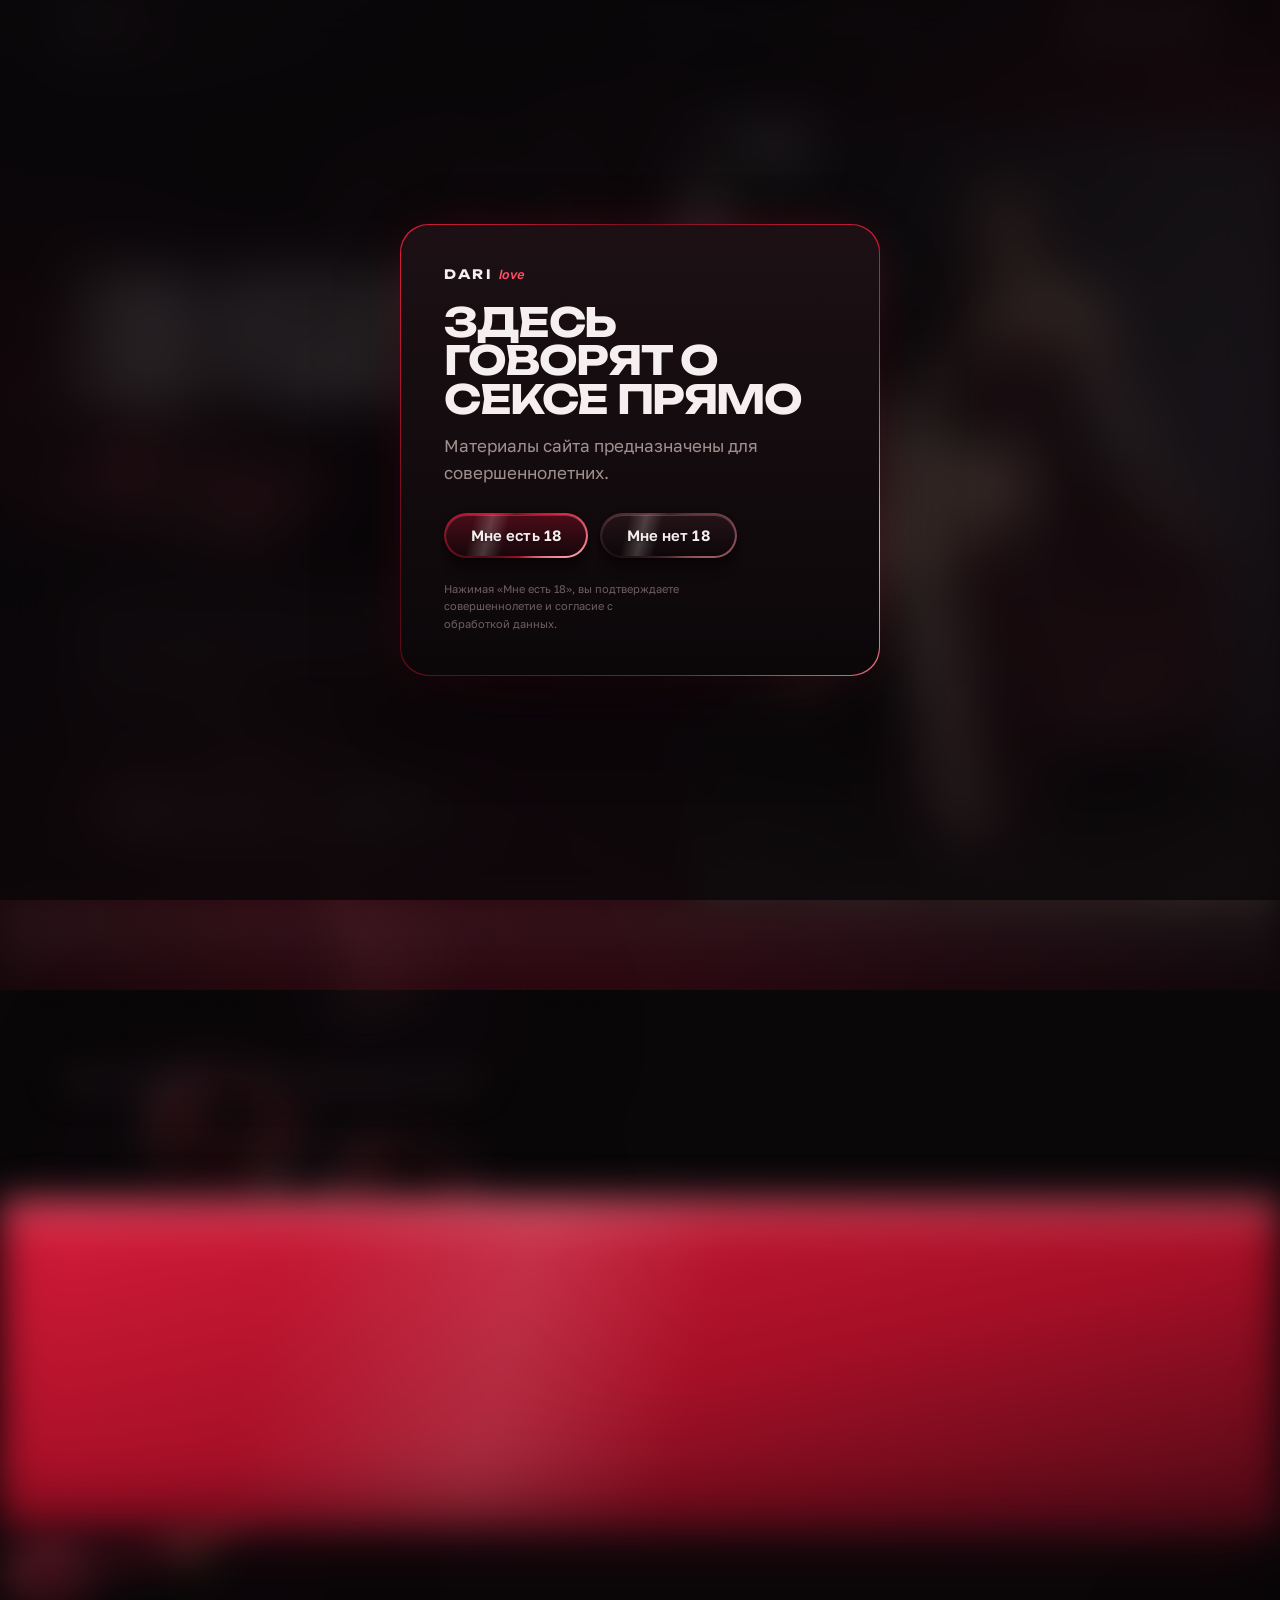
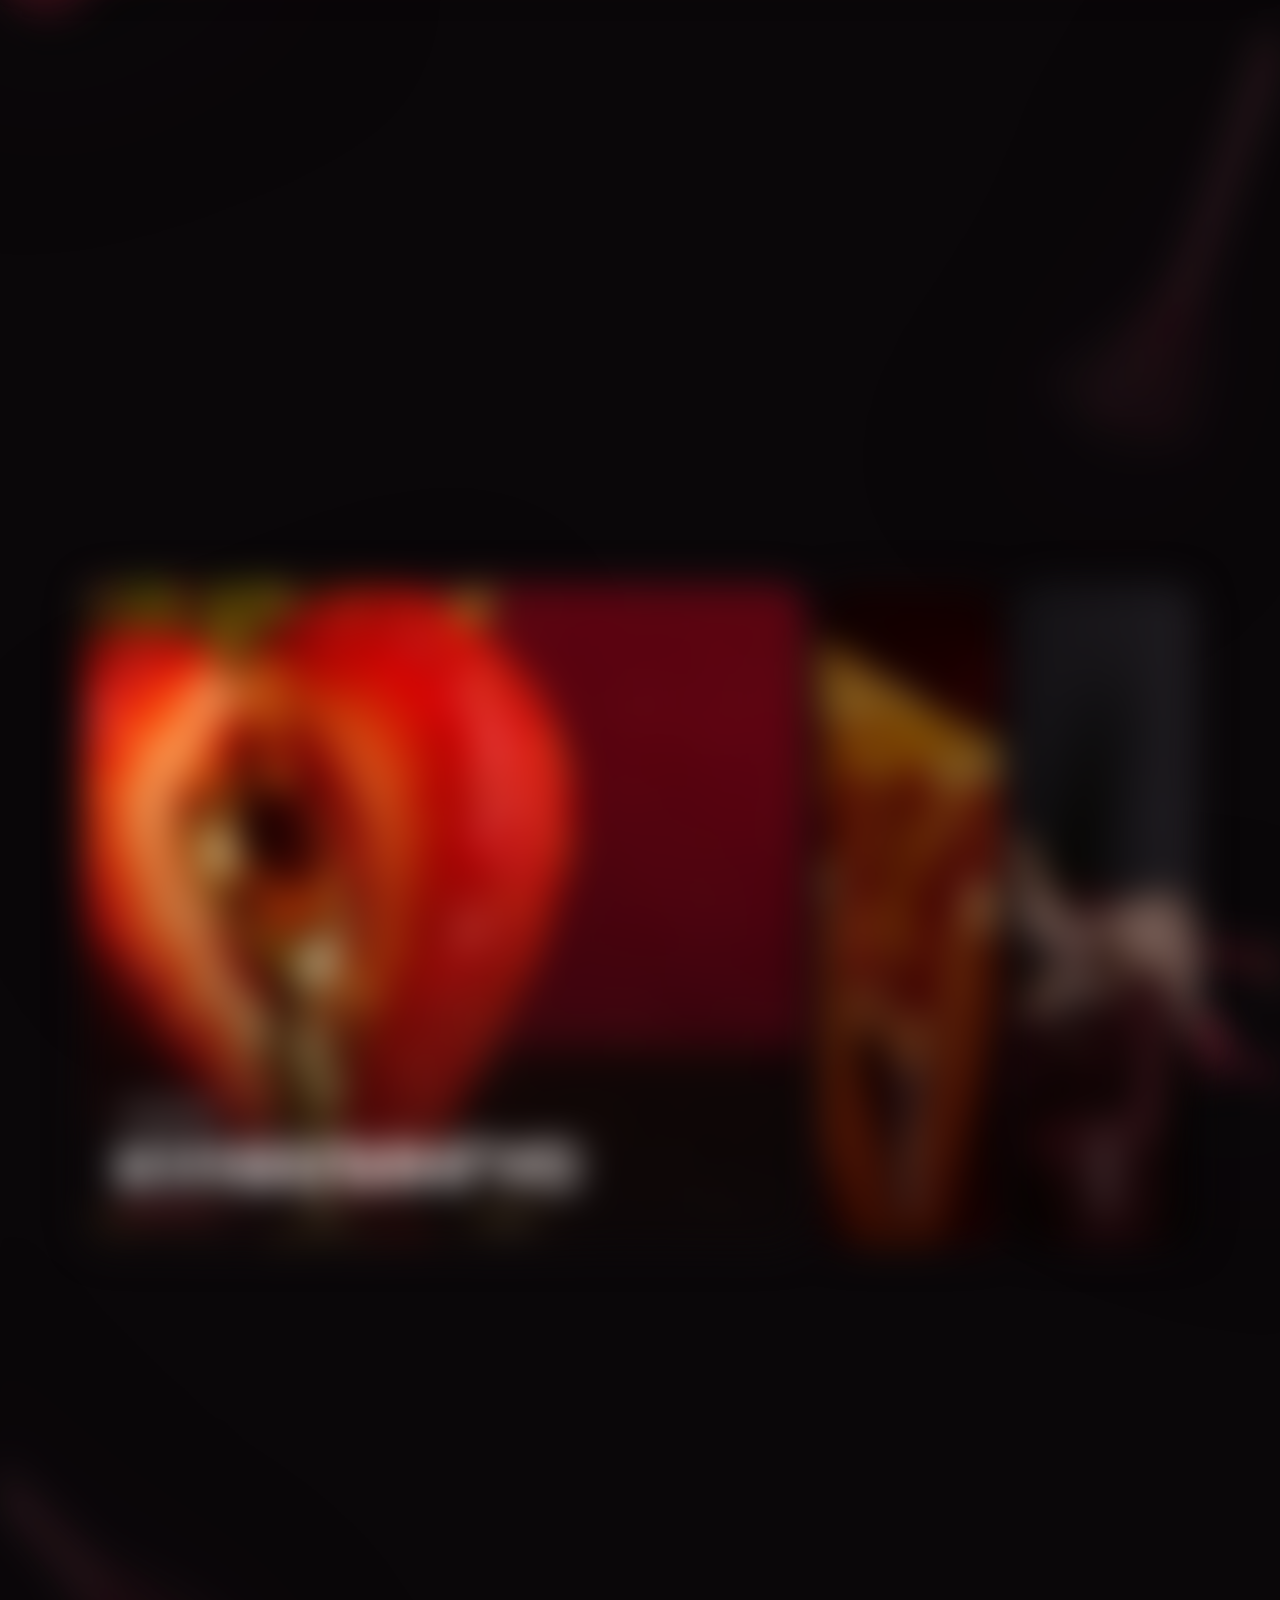
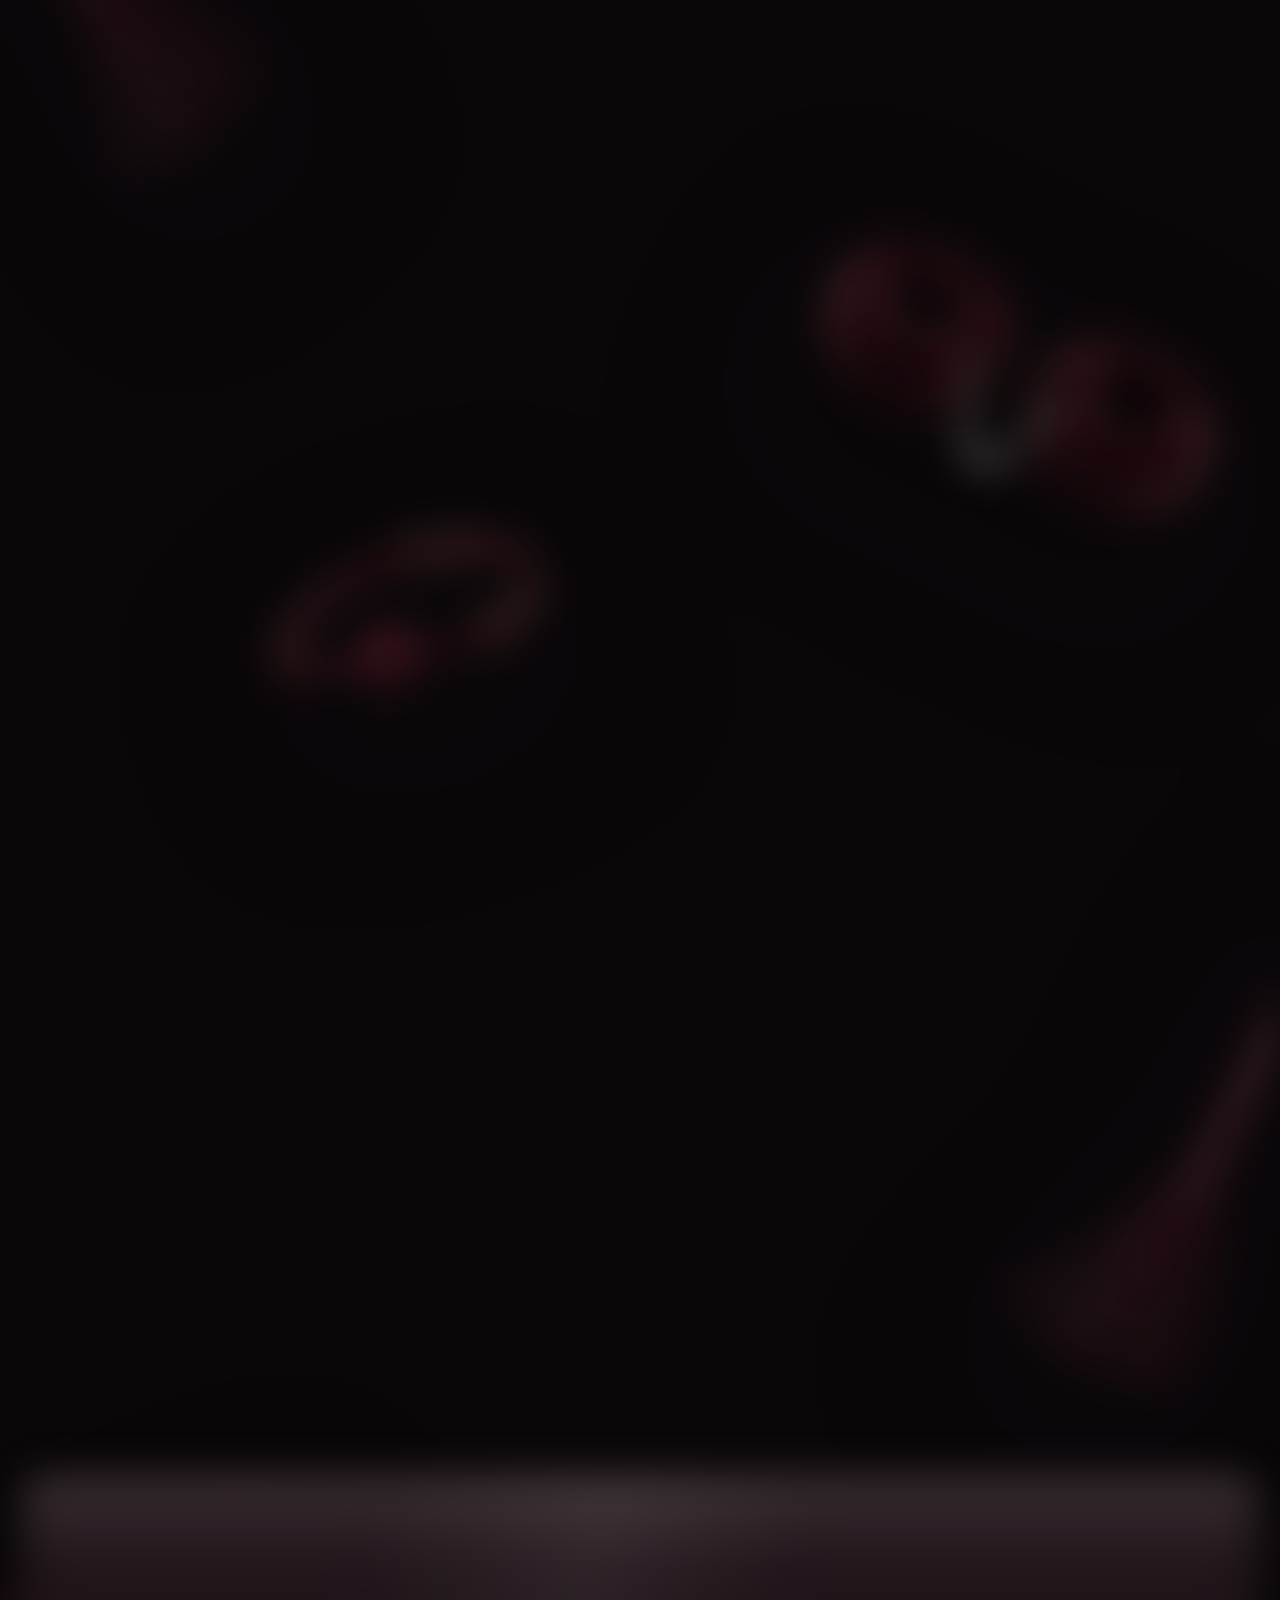
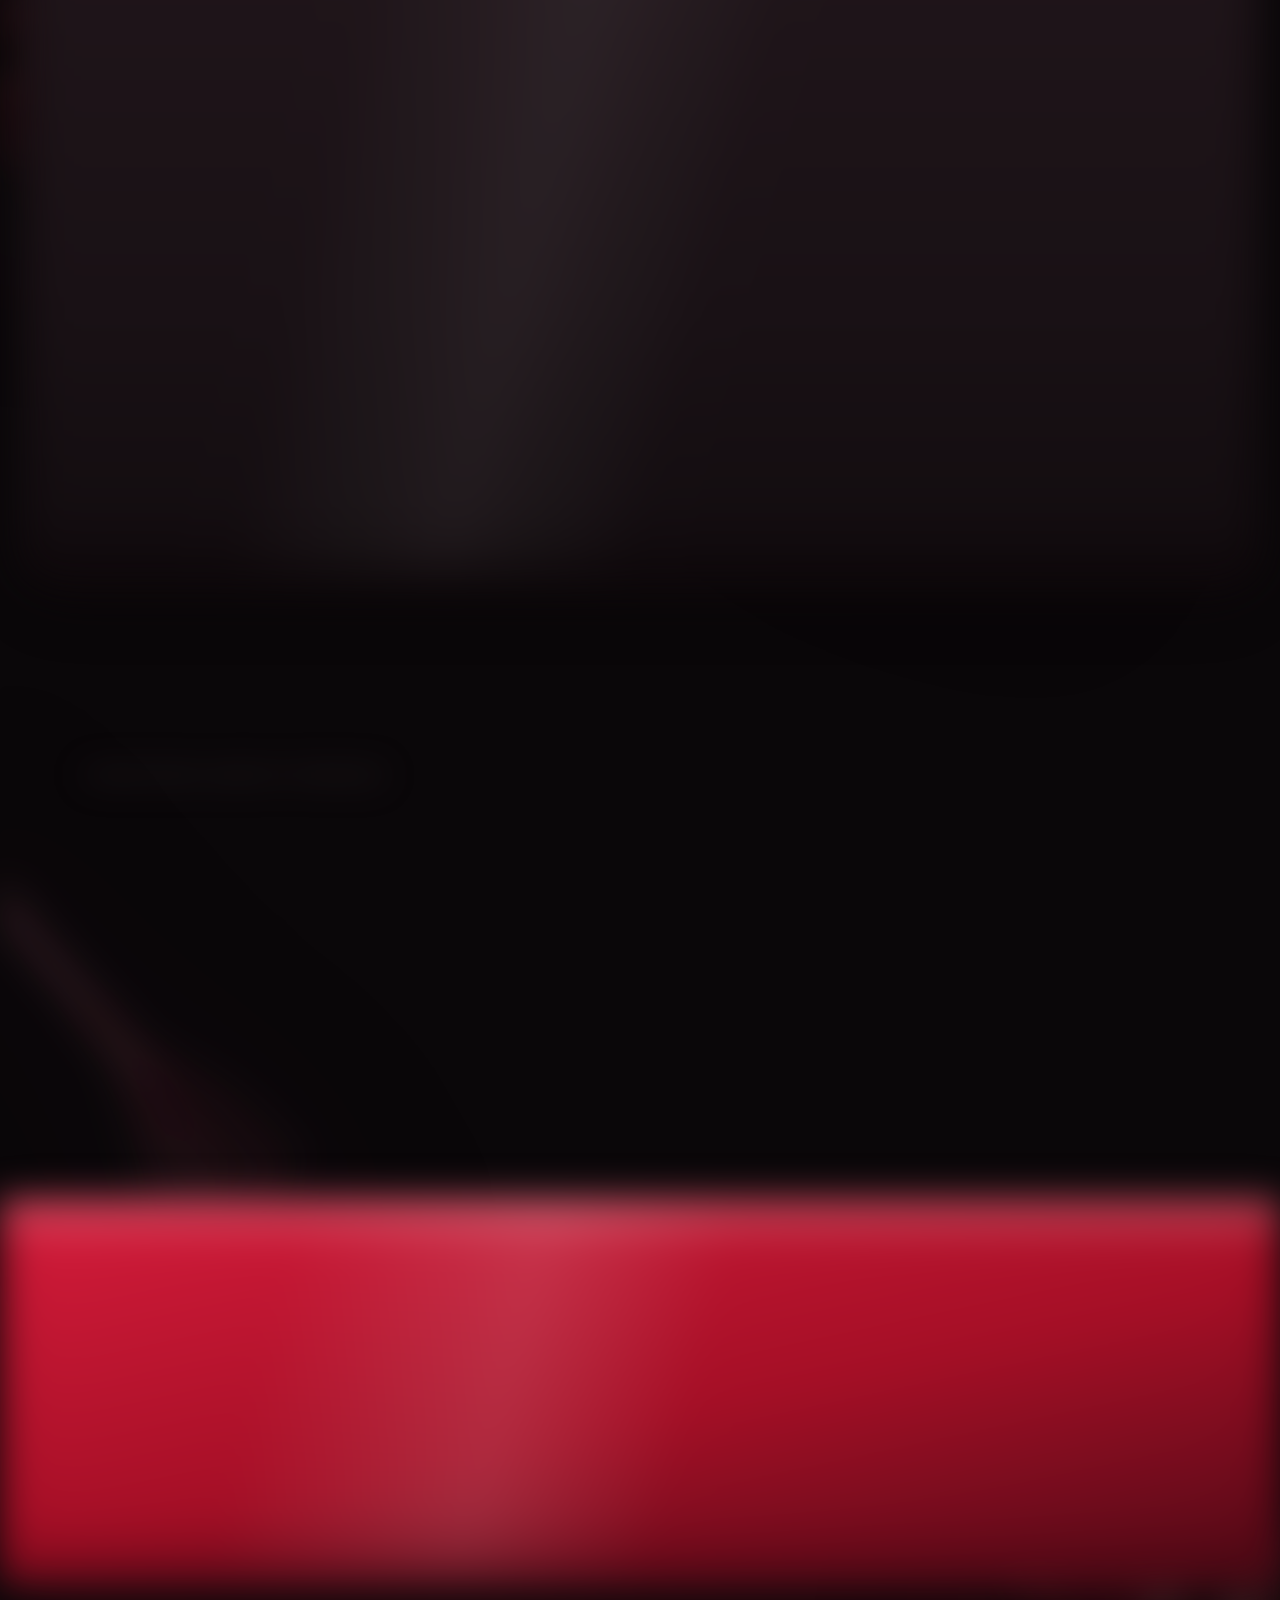
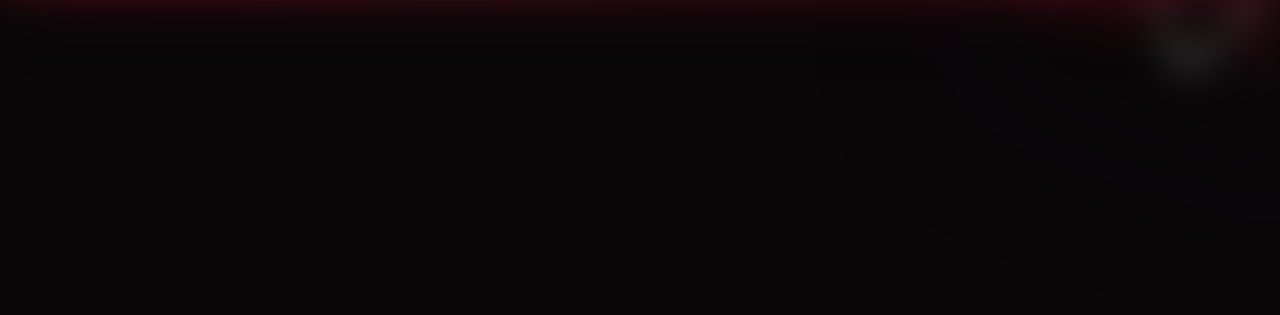
==== commit 4746b1cc: "Rebuild the landing in the Latex direction The bindery world is gone: the page is now a material — n" ====
--- a/index.html
+++ b/index.html
@@ -9,154 +9,112 @@
 <meta property="og:description" content="Индивидуальное обучение · Москва">
 <meta property="og:type" content="website">
 <meta name="robots" content="index,follow">
-<meta name="theme-color" content="#180A0E">
+<meta name="theme-color" content="#0A0709">
 <link rel="preconnect" href="https://fonts.googleapis.com">
 <link rel="preconnect" href="https://fonts.gstatic.com" crossorigin>
-<link href="https://fonts.googleapis.com/css2?family=Cormorant+Garamond:ital,wght@0,300;0,400;0,500;0,600;1,300;1,400;1,500&family=Golos+Text:wght@400;500;600&display=swap" rel="stylesheet">
+<link href="https://fonts.googleapis.com/css2?family=Unbounded:wght@500;600;700;800&family=Golos+Text:wght@400;500;600&family=Rubik:ital,wght@1,400;1,500&display=swap" rel="stylesheet">
 <link rel="stylesheet" href="css/base.css">
 <link rel="stylesheet" href="css/site.css">
 </head>
 <body>
 <!--
-THESIS: обучение интимности подано как переплетённая вручную книга, которую
-дают в руки; отказ от боудуар-лендинга с фотографией во всю ширину.
-OWN-WORLD: вишнёвый бархат переплёта, крашеный золотой обрез, корешок как
-единственная вертикальная ось, ляссе-закладка, колофон вместо прайс-таблицы.
-STORY: посетитель видит закрытую книгу по теме, о которой не говорят вслух,
-проходит четыре тома и уходит в Telegram за своим экземпляром.
-FIRST VIEWPORT: слева титул с золочёной строкой, строка тем, кнопка и колофон
-цен; справа вклеенная иллюстрация 4:5 с золочёным обрезом.
-FORM: переплётная мастерская, кандидат 5 из семи, seed 8447b63e.
+THESIS: обучение интимности подано материально — как латекс под студийным
+светом: плотно, глянцево, без иносказаний; отказ от книжной метафоры.
+OWN-WORLD: почти чёрные натянутые плоскости во всю ширину, жёсткие блики по
+верхней кромке, один алый акцент, который горит только под светом,
+широкий гротеск капслоком без единой антиквы; атрибуты в фоне ленты
+качаются на пружине вслед за перетаскиванием.
+STORY: посетитель упирается в прямое заявление, знакомится с автором,
+проходит доступные материалы, получает цену и уходит в Telegram.
+FIRST VIEWPORT: слева заголовок капслоком и рукописное слово, которое
+дописывается на глазах; справа кадр, упирающийся в край экрана.
+FORM: латексная плоскость, направление выбрано клиентом взамен «Переплёта».
 FINISH: unreviewed and undocumented is unfinished; this build ends with the finish review, the verdict, DESIGN.md, and every shipping raster carrying its provenance
 -->
-<div class="velvet"></div>
+<div class="field"></div>
 <div class="grain"></div>
 
 <!-- Возрастной гейт: страница за размытием до подтверждения -->
 <div class="gate" id="gate" hidden>
-  <div class="gate__card material">
+  <div class="gate__card">
+    <p class="gate__mark wordmark">DARI <i>love</i></p>
     <h2>Здесь говорят о сексе прямо</h2>
-    <p>Материалы сайта предназначены для совершеннолетних.</p>
+    <p class="gate__note">Материалы сайта предназначены для совершеннолетних.</p>
     <div class="gate__row">
       <button class="pill" id="gate-yes" type="button">Мне есть 18</button>
       <button class="pill pill--quiet" id="gate-no" type="button">Мне нет 18</button>
     </div>
+    <p class="gate__legal">Нажимая «Мне есть 18», вы подтверждаете совершеннолетие и согласие с обработкой данных.</p>
   </div>
 </div>
 
-<aside class="spine">
-  <div class="headband" aria-hidden="true"></div>
-  <div class="lasse" aria-hidden="true"></div>
-  <a class="spine__mark" href="#top">DARI <i>love</i></a>
-
-  <nav class="spine__nav" aria-label="Оглавление">
-    <a class="spine__tick" href="#chapters"><span>Тома</span></a>
-    <a class="spine__tick" href="#live"><span>Живой формат</span></a>
-    <a class="spine__tick" href="#private"><span>Приватно</span></a>
-    <a class="spine__tick" href="#about"><span>Обо мне</span></a>
-    <a class="spine__tick" href="#faq"><span>Вопросы</span></a>
+<header class="head" id="head">
+  <a class="head__mark wordmark" href="#top">DARI <i>love</i></a>
+  <nav aria-label="Разделы">
+    <a class="rail__tick" href="#about">Обо мне</a>
+    <a class="rail__tick" href="#chapters">Темы</a>
+    <a class="rail__tick" href="#live">Живой формат</a>
+    <a class="rail__tick" href="#faq">Вопросы</a>
   </nav>
-
-  <div class="spine__folio">МОСКВА</div>
-</aside>
-
-<div id="bounce">
-
-<header class="head" id="head">
-  <a href="#about">Обо мне</a>
-  <a href="#chapters">Оглавление</a>
-  <a href="#live">Живой формат</a>
-  <a class="thanks" data-href="tribute" href="#">Поблагодарить</a>
   <a class="pill" data-tg="head" href="#">Написать в Telegram</a>
 </header>
 
+<!-- Индикатор прокрутки: столбик чёрточек слева, по одной на раздел -->
+<nav class="ticks" id="ticks" aria-label="Разделы страницы"></nav>
+
+<!-- Атрибуты левитируют в фоне всей страницы, начиная с первого экрана:
+     разные размеры, стороны, наклоны и глубина размытия -->
+<div class="attrs" aria-hidden="true">
+  <span class="attr attr--01"><img src="assets/img/att-cuffs.webp" alt="" fetchpriority="low"></span>
+  <span class="attr attr--02"><img src="assets/img/att-gag.webp" alt="" loading="lazy"></span>
+  <span class="attr attr--03"><img src="assets/img/att-whip.webp" alt="" loading="lazy"></span>
+  <span class="attr attr--04"><img src="assets/img/att-cuffs.webp" alt="" loading="lazy"></span>
+  <span class="attr attr--05"><img src="assets/img/att-gag.webp" alt="" loading="lazy"></span>
+  <span class="attr attr--06"><img src="assets/img/att-whip.webp" alt="" loading="lazy"></span>
+  <span class="attr attr--07"><img src="assets/img/att-cuffs.webp" alt="" loading="lazy"></span>
+  <span class="attr attr--08"><img src="assets/img/att-gag.webp" alt="" loading="lazy"></span>
+  <span class="attr attr--09"><img src="assets/img/att-whip.webp" alt="" loading="lazy"></span>
+  <span class="attr attr--10"><img src="assets/img/att-cuffs.webp" alt="" loading="lazy"></span>
+  <span class="attr attr--11"><img src="assets/img/att-gag.webp" alt="" loading="lazy"></span>
+  <span class="attr attr--12"><img src="assets/img/att-whip.webp" alt="" loading="lazy"></span>
+  <span class="attr attr--13"><img src="assets/img/att-cuffs.webp" alt="" loading="lazy"></span>
+  <span class="attr attr--14"><img src="assets/img/att-gag.webp" alt="" loading="lazy"></span>
+  <span class="attr attr--15"><img src="assets/img/att-whip.webp" alt="" loading="lazy"></span>
+  <span class="attr attr--16"><img src="assets/img/att-cuffs.webp" alt="" loading="lazy"></span>
+</div>
+
 <main class="wrap" id="top">
 
-  <!-- ——— Титульный разворот ——————————————————————————————— -->
+  <!-- ——— Первый экран ————————————————————————————————————— -->
   <section class="hero">
     <div class="hero__lead">
-      <p class="hero__mark wordmark">DARI <i>love</i></p>
-      <h1>Об этом<br>не говорят<br><span class="gilt">вслух</span></h1>
-      <div class="hero__rule"></div>
+      <h1><span class="hero__line">Об этом</span> <span class="hero__line">не говорят</span> <span class="hot" data-handwrite>вслух</span></h1>
       <p class="lede">Живые занятия и разборы, готовые лекции и работа один на один. Теория, практика с обратной связью и план на несколько недель вместо случайных советов.</p>
-      <p class="subjects">Кунилингус · Сексология · БДСМ · Приватно · Москва</p>
+      <p class="subjects">Кунилингус · Сексология · БДСМ · Приватно · Москва · и многое другое</p>
 
       <div class="actions">
         <a class="pill" data-tg="hero" href="#">Написать в Telegram</a>
-        <a class="pill pill--quiet" href="#chapters">Смотреть оглавление</a>
+        <a class="pill pill--quiet" href="#chapters">Смотреть темы</a>
       </div>
-
-    </div>
-
-    <div class="hero__price">
-      <dl class="colophon" id="prices"></dl>
-      <p class="colophon__note">Адрес очных занятий — после подтверждения записи</p>
-    </div>
-
-    <figure class="frontis">
-      <div class="frontis__book">
-        <div class="plate frontis__plate">
-          <img class="under" src="assets/img/dari-wide.webp" alt="" aria-hidden="true">
-          <img class="over" src="assets/img/dari-hero.webp" alt="Dari love в бордовом платье" fetchpriority="high">
-        </div>
-        <div class="frontis__edge"></div>
+    </div>
+
+    <figure class="shot">
+      <div class="plate">
+        <img class="over" src="assets/img/dari-hero2.webp" alt="Dari love в бордовом латексном платье" fetchpriority="high">
       </div>
-      <figcaption class="frontis__cap"><span>Фронтиспис</span><span class="tabular">4:5</span></figcaption>
+      <figcaption class="shot__cap"><span>Москва</span><span class="tabular">18+</span></figcaption>
     </figure>
   </section>
 
-  <!-- ——— Манифест ————————————————————————————————————————— -->
-  <section class="manifest">
-    <p class="manifest__line">Стыд <span class="gilt">не учит</span> ничему. Учит практика.</p>
-    <p class="manifest__note"><span class="versal">Н</span>икаких намёков и обтекаемых формулировок: темы называются своими именами, разбираются по частям и отрабатываются с обратной связью. Столько теории, сколько нужно, чтобы понять, и столько практики, сколько нужно, чтобы получилось.</p>
-    <svg class="fleuron" viewBox="0 0 120 24" aria-hidden="true">
-      <path d="M60 4c-6 0-10 4-10 8s4 8 10 8 10-4 10-8-4-8-10-8zm0 3c4 0 7 2 7 5s-3 5-7 5-7-2-7-5 3-5 7-5z"/>
-      <path d="M50 12H30c-4 0-6-2-8-4M70 12h20c4 0 6-2 8-4M50 12H30c-4 0-6 2-8 4M70 12h20c4 0 6 2 8 4"/>
-      <circle cx="14" cy="12" r="2"/><circle cx="106" cy="12" r="2"/>
-    </svg>
-  </section>
-
-  <!-- ——— Оглавление: четыре тома, пин-карусель ————————————— -->
-  <section class="chapters" id="chapters">
-    <div class="chapters__pin">
-      <div class="chapters__head">
-        <h2>Четыре тома</h2>
-        <p class="chapters__counter tabular" id="deck-counter">1 / 4</p>
-      </div>
-
-      <div class="deck">
-        <div class="deck__track" id="deck-track"></div>
-      </div>
-
-      <div class="deck__dots" id="deck-dots" role="tablist" aria-label="Переключение томов"></div>
-    </div>
-  </section>
-
-  <!-- ——— Живой формат ——————————————————————————————————— -->
-  <section class="live" id="live">
-    <h2>Занятия в Москве</h2>
-    <p class="live__lede">Очные занятия проходят небольшими группами и один на один. Мест физически немного, поэтому запись закрывается заранее.</p>
-
-    <div class="live__grid">
-      <div class="fact"><b class="tabular" id="live-seats"></b><span>свободно на ближайшие даты</span></div>
-      <div class="fact"><b class="tabular" id="live-deadline"></b><span id="live-month"></span></div>
-    </div>
-
-    <p class="live__cta">
-      <a class="pill" data-tg="live" href="#">Занять место</a>
-      <span id="live-gift"></span>
-    </p>
-  </section>
-
-  <!-- ——— Приватно ———————————————————————————————————————— -->
-  <section class="private material" id="private">
-    <div>
-      <h2>Индивидуальная консультация</h2>
-      <p>Личный запрос, онлайн или очно в Москве. Формат, длительность и цена обсуждаются в переписке до записи. Адрес приходит только после подтверждения.</p>
-      <p style="margin-top:26px"><a class="pill" data-tg="private" href="#">Написать лично</a></p>
-    </div>
-    <div class="plate private__plate">
-      <img src="assets/img/card-konsul.webp" alt="" loading="lazy">
+  <!-- ——— Прайс-строка ————————————————————————————————————— -->
+  <dl class="rates" id="prices"></dl>
+  <p class="rates__note">Адрес очных занятий — после подтверждения записи</p>
+
+  <!-- ——— Манифест: алая плоскость во всю ширину ——————————— -->
+  <section class="manifest material material--hot">
+    <div class="hold manifest__inner">
+      <p class="manifest__line">Стыд <span class="hot">не учит</span> ничему. Учит практика.</p>
+      <blockquote class="manifest__quote">«Никаких намёков и обтекаемых формулировок: темы называются своими именами, разбираются по частям и отрабатываются с обратной связью. Столько теории, сколько нужно, чтобы понять, и столько практики, сколько нужно, чтобы получилось»</blockquote>
     </div>
   </section>
 
@@ -170,7 +128,48 @@
       <p class="about__text" id="about-text"></p>
       <p class="placeholder">Заглушка — заменить на настоящий текст и факты</p>
       <div class="about__facts" id="about-facts"></div>
-      <p style="margin-top:26px"><a class="thanks arrowed" data-href="tribute" href="#">Поблагодарить<svg viewBox="0 0 24 12" aria-hidden="true"><path d="M0 6h22M17 1l5 5-5 5"/></svg></a></p>
+    </div>
+  </section>
+
+  <!-- ——— Доступные материалы: тянущаяся лента ——————————————— -->
+  <section class="chapters" id="chapters">
+    <div class="chapters__pin">
+      <div class="chapters__head">
+        <h2>Доступные материалы</h2>
+        <p class="chapters__counter tabular" id="deck-counter"></p>
+      </div>
+
+      <div class="gallery" id="gallery"></div>
+    </div>
+  </section>
+
+  <!-- ——— Живой формат ——————————————————————————————————— -->
+  <section class="live" id="live">
+    <h2>Занятия в Москве</h2>
+    <p class="live__lede">Очные занятия проходят небольшими группами и один на один. Мест физически немного, поэтому запись закрывается заранее.</p>
+
+    <div class="live__grid">
+      <div class="fact"><b class="tabular" id="live-seats"></b><span>свободно на ближайшие даты</span></div>
+      <div class="fact"><b class="tabular" id="live-deadline"></b><span id="live-month"></span></div>
+    </div>
+
+    <p class="live__cta">
+      <a class="pill" data-tg="live" href="#">Занять место</a>
+      <span id="live-gift"></span>
+    </p>
+  </section>
+
+  <!-- ——— Приватно: единственное место консультации на странице —— -->
+  <section class="private material" id="private">
+    <div>
+      <h2 id="consult-title"></h2>
+      <p id="consult-text"></p>
+      <ul class="private__list" id="consult-points"></ul>
+      <p class="private__price" id="consult-price"></p>
+      <p style="margin-top:26px"><a class="pill" data-tg="private" href="#">Написать лично</a></p>
+    </div>
+    <div class="plate private__plate">
+      <img src="assets/img/card-konsul.webp" alt="" loading="lazy">
     </div>
   </section>
 
@@ -186,8 +185,8 @@
     <div id="faq-list"></div>
   </section>
 
-  <!-- ——— Заявка —————————————————————————————————————————— -->
-  <section class="lead material">
+  <!-- ——— Заявка: алая плоскость во всю ширину —————————————— -->
+  <section class="lead material material--hot">
     <div>
       <h2>Напишите — разберём ваш запрос</h2>
       <p>Первое сообщение ни к чему не обязывает. Расскажите, что хотите изменить, и я предложу формат.</p>
@@ -200,11 +199,7 @@
 
   <!-- ——— Подвал —————————————————————————————————————————— -->
   <footer class="foot">
-    <svg class="fleuron fleuron--foot" viewBox="0 0 120 24" aria-hidden="true">
-      <path d="M60 4c-6 0-10 4-10 8s4 8 10 8 10-4 10-8-4-8-10-8zm0 3c4 0 7 2 7 5s-3 5-7 5-7-2-7-5 3-5 7-5z"/>
-      <path d="M50 12H30c-4 0-6-2-8-4M70 12h20c4 0 6-2 8-4M50 12H30c-4 0-6 2-8 4M70 12h20c4 0 6 2 8 4"/>
-      <circle cx="14" cy="12" r="2"/><circle cx="106" cy="12" r="2"/>
-    </svg>
+    <hr class="seam">
     <div class="wordmark">DARI <i>love</i></div>
     <div class="foot__links" id="foot-links"></div>
     <small id="foot-legal"></small>
@@ -212,16 +207,11 @@
   </footer>
 </main>
 
-</div><!-- /#bounce -->
-
-<!-- Липкая полоса: появляется после оглавления -->
-<div class="dock" id="dock">
-  <p class="dock__note" id="dock-note"></p>
-  <div class="dock__side">
-    <a class="quiet" data-href="tribute" href="#">Поблагодарить</a>
-    <a class="pill" data-tg="dock" href="#">Написать в Telegram</a>
-  </div>
-</div>
+<!-- Единственная кнопка благодарности: плавающий виджет, качается при прокрутке -->
+<a class="thanks-widget" id="thanks" data-href="tribute" href="#">
+  <svg viewBox="0 0 24 24" aria-hidden="true"><path d="M12 20.4 4.3 12.8a4.6 4.6 0 0 1 6.5-6.5l1.2 1.2 1.2-1.2a4.6 4.6 0 0 1 6.5 6.5z"/></svg>
+  <span>Поблагодарить</span>
+</a>
 
 <dialog class="sheet" id="sheet">
   <div class="sheet__inner material" id="sheet-body"></div>
@@ -231,6 +221,7 @@
 </dialog>
 
 <script src="js/content.js"></script>
+<script src="js/handwriting.js"></script>
 <script src="js/site.js"></script>
 </body>
 </html>
--- a/css/base.css
+++ b/css/base.css
@@ -1,103 +1,133 @@
-/* DARI LOVE — общий фундамент трёх вариантов направления.
-   Палитра снята пипеткой с фотографий бордового латексного платья. */
+/* DARI LOVE — фундамент направления «Латекс».
+   Материал страницы — не бархат, а латекс: свет ложится жёсткими бликами,
+   тени густые, красный горит только там, где на него падает свет. */
 
 :root {
-  --ink:        #241017;
-  --wine-deep:  #2C1015;
-  --wine:       #4A1F24;
-  --wine-lit:   #6B2A31;
-  --cream:      #F2E2DA;
-  --skin:       #C9A392;
-  --muted:      #A98A85;
-  --gold:       #D9A24E;
-  --gold-hi:    #FCCB6D;
-  --gold-deep:  #7A5320;
-  --gold-dim:   #8A6A38;   /* позолота в покое, до налива */
-
-  /* Ширина корешка: от неё зависят отступ страницы и левый край полосы. */
-  --spine: 84px;
-
-  /* Светлая грань материала: один цвет, лестница прозрачностей. */
-  --edge-rgb: 252 231 220;
-  --edge-05: rgb(var(--edge-rgb) / .05);
-  --edge-08: rgb(var(--edge-rgb) / .08);
-  --edge-10: rgb(var(--edge-rgb) / .10);
-  --edge-14: rgb(var(--edge-rgb) / .14);
-  --edge-20: rgb(var(--edge-rgb) / .20);
-  --edge-32: rgb(var(--edge-rgb) / .32);
-  --edge-hi: var(--edge-20);
-  --edge-lo: rgba(34, 14, 20, 0.55);
-
-  /* Радиусы: одна лестница на весь сайт. */
-  --r-xs: 3px;
-  --r-s:  6px;
+  /* Поверхности: от самой глубокой к поднятой. Чистого чёрного нет. */
+  --void:      #0A0709;
+  --pitch:     #120C0F;
+  --slab:      #191115;
+  --slab-lit:  #21161B;
+
+  /* Латекс: один акцент, три состояния света. */
+  --latex:     #A50F26;
+  --latex-lit: #D51C3B;
+  --latex-hot: #FF4C63;
+  --latex-low: #4E0A16;
+
+  /* Те же цвета триплетами: поле и свечения смешиваются из палитры,
+     а не из подобранных на глаз соседних оттенков. */
+  --latex-rgb:     165 15 38;
+  --latex-lit-rgb: 213 28 59;
+  --latex-hot-rgb: 255 76 99;
+  --latex-low-rgb: 78 10 22;
+  --latex-shadow: #2A0710;   /* красное в тени: текст и клавиша на алой плоскости */
+
+  /* Текст. */
+  --bone:      #F5EFEF;
+  --ash:       #A2908F;
+  --dim:       #6E5F62;
+
+  /* Блик: один цвет, лестница прозрачностей. */
+  --sheen-rgb: 255 244 244;
+  --sheen-06: rgb(var(--sheen-rgb) / .06);
+  --sheen-10: rgb(var(--sheen-rgb) / .10);
+  --sheen-16: rgb(var(--sheen-rgb) / .16);
+  --sheen-24: rgb(var(--sheen-rgb) / .24);
+  --sheen-40: rgb(var(--sheen-rgb) / .40);
+  --sheen-70: rgb(var(--sheen-rgb) / .70);
+
+  /* Тень всегда с красным подтоном: нейтральной чёрной на странице нет.
+     Под алыми поверхностями подтон горячее — отсюда отдельная пара. */
+  --shade-rgb:     12 4 7;
+  --shade-hot-rgb: 70 6 18;
+  --shade-lit-rgb: 60 4 14;
+  --shade-soft: rgb(var(--shade-rgb) / .55);
+  --shade-deep: rgb(9 3 5 / .85);
+
+  /* Ширина верхней полосы и общий предел ширины. */
+  --rail: 64px;
+  --page: 1240px;
+  --pad: clamp(20px, 5vw, 64px);
+
+  /* Радиусы: латекс натянут, углы тугие. */
+  --r-xs: 2px;
+  --r-s:  5px;
   --r-m:  10px;
-  --r-l:  14px;
-  --r-xl: 18px;
+  --r-l:  18px;
+  --r-xl: 28px;
   --r-pill: 999px;
 
-  --step-0: 0.8125rem;
-  --step-1: 0.9375rem;
-  --step-2: 1.0625rem;
+  /* Шкала. Дисплей — Unbounded, широкий, поэтому трекинг отрицательный. */
   --step-00: 0.6875rem;
-  --step-3: clamp(1.35rem, 1.1rem + 1.1vw, 2rem);
-  --step-3x: clamp(1.7rem, 1rem + 2.2vw, 2.6rem);
-  --step-4: clamp(2rem, 1.2rem + 3.2vw, 3.6rem);
-  --step-5: clamp(2.8rem, 1rem + 7vw, 6.5rem);
+  --step-0:  0.8125rem;
+  --step-1:  0.9375rem;
+  --step-2:  1.0625rem;
+  --step-3:  clamp(1.25rem, 1rem + 1.1vw, 1.85rem);
+  --step-3x: clamp(1.6rem, 1rem + 2.2vw, 2.5rem);
+  --step-4:  clamp(1.85rem, 1.1rem + 3vw, 3.3rem);
+  --step-5:  clamp(2.2rem, 0.6rem + 5.6vw, 4.3rem);
 
   color-scheme: dark;
-  accent-color: var(--gold);
-  --ease: cubic-bezier(0.23, 1, 0.32, 1);          /* вход, отклик */
-  --ease-move: cubic-bezier(0.77, 0, 0.175, 1);    /* движение на экране */
+  accent-color: var(--latex-lit);
+  --ease: cubic-bezier(0.23, 1, 0.32, 1);
+  --ease-move: cubic-bezier(0.77, 0, 0.175, 1);
   --fill: 0;
+  --read: 0;
 }
 
 *, *::before, *::after { box-sizing: border-box; }
 
-::selection { background: var(--wine-lit); color: var(--cream); }
+::selection { background: var(--latex); color: var(--bone); }
 
 :root {
-  scrollbar-color: var(--wine-lit) var(--wine-deep);
+  scrollbar-color: var(--latex) var(--void);
   scrollbar-width: thin;
 }
 
 a { text-underline-offset: 0.22em; text-decoration-thickness: 1px; }
 
-html { -webkit-text-size-adjust: 100%; }
+html { -webkit-text-size-adjust: 100%; scroll-behavior: smooth; }
+
+@media (prefers-reduced-motion: reduce) { html { scroll-behavior: auto; } }
 
 body {
   margin: 0;
-  background: var(--ink);
-  color: var(--cream);
+  position: relative;      /* слой атрибутов меряется от всей страницы, не от окна */
+  background: var(--void);
+  color: var(--bone);
   font-family: 'Golos Text', system-ui, sans-serif;
   font-size: var(--step-2);
   line-height: 1.6;
   font-synthesis-weight: none;
-  caret-color: var(--gold);
+  caret-color: var(--latex-lit);
   overflow-x: hidden;
 }
 
-/* Бархат: вишнёвые поля света поверх глубокой основы плюс зерно,
-   которое снимает бандинг на градиенте. */
-.velvet {
+body[data-gated] { overflow: hidden; }
+
+/* Студийный свет по латексу: две тугих зоны — холодная сверху слева
+   и красная снизу справа. Пятна маленькие и с резким спадом:
+   размазанное свечение читается как бархат, а не как резина. */
+.field {
   position: fixed;
-  inset: 0;
+  inset: -10%;
   z-index: -2;
   background:
-    radial-gradient(120% 80% at 18% 8%,  var(--wine) 0%, transparent 58%),
-    radial-gradient(90% 70% at 88% 30%,  var(--wine-lit) 0%, transparent 55%),
-    radial-gradient(140% 100% at 50% 110%, var(--wine-deep) 0%, transparent 62%),
-    var(--wine-deep);
-  /* Слой крупнее экрана, чтобы движение шло трансформом:
-     background-position перерисовывает весь кадр каждый раз. */
-  inset: -12%;
-  animation: drift 52s var(--ease-move) infinite alternate;
+    radial-gradient(34% 22% at 20% 4%,  rgb(var(--sheen-rgb) / .10) 0%, transparent 62%),
+    radial-gradient(52% 38% at 88% 18%, rgb(var(--latex-rgb) / .38) 0%, transparent 60%),
+    radial-gradient(46% 32% at 8% 42%,  rgb(var(--latex-low-rgb) / .55) 0%, transparent 62%),
+    radial-gradient(58% 40% at 78% 62%, rgb(var(--latex-rgb) / .24) 0%, transparent 64%),
+    radial-gradient(70% 46% at 30% 86%, rgb(var(--latex-low-rgb) / .48) 0%, transparent 62%),
+    radial-gradient(80% 52% at 52% 108%, var(--latex-shadow) 0%, transparent 62%),
+    var(--void);
+  animation: drift 64s var(--ease-move) infinite alternate;
   will-change: transform;
 }
 
 @keyframes drift {
-  from { transform: translate3d(-1.5%, -1%, 0) scale(1.02); }
-  to   { transform: translate3d(1.5%, 1.5%, 0) scale(1.06); }
+  from { transform: translate3d(-1.2%, -0.8%, 0) scale(1.02); }
+  to   { transform: translate3d(1.2%, 1.2%, 0) scale(1.05); }
 }
 
 .grain {
@@ -105,82 +135,209 @@
   inset: -20%;
   z-index: -1;
   pointer-events: none;
-  opacity: 0.22;
+  opacity: 0.14;
   background-image: url("data:image/svg+xml,%3Csvg xmlns='http://www.w3.org/2000/svg' width='180' height='180'%3E%3Cfilter id='n'%3E%3CfeTurbulence type='fractalNoise' baseFrequency='0.85' numOctaves='3'/%3E%3C/filter%3E%3Crect width='180' height='180' filter='url(%23n)' opacity='0.42'/%3E%3C/svg%3E");
   mix-blend-mode: soft-light;
 }
 
-/* Материал: бархат, светлая грань по верхнему краю, мягкая внешняя тень. */
+/* ------------------------------------------------------------- материал */
+
+/* Один рецепт на все поднятые поверхности: жёсткая грань сверху,
+   косой блик через плоскость, густое затемнение книзу, красная тень. */
 .material {
+  position: relative;
   background:
-    linear-gradient(180deg, var(--edge-08), rgba(34, 14, 20, 0.10) 42%),
-    var(--wine-deep);
-  border: 1px solid var(--edge-10);
-  border-top-color: var(--edge-hi);
+    linear-gradient(180deg, var(--sheen-10), transparent 14%),
+    linear-gradient(104deg, transparent 26%, var(--sheen-06) 42%, transparent 56%),
+    linear-gradient(180deg, var(--slab-lit), var(--slab) 62%, var(--pitch));
+  border: 1px solid var(--sheen-10);
+  border-top-color: var(--sheen-24);
   box-shadow:
-    0 1px 0 var(--edge-14) inset,
-    0 -14px 30px rgba(34, 14, 20, 0.24) inset,
-    0 22px 44px -18px rgba(30, 12, 18, 0.85);
-}
-
-/* Кнопка-пилюля: выпуклая в покое, продавливается при нажатии. */
+    0 1px 0 var(--sheen-24) inset,
+    0 -30px 50px -20px rgba(8, 2, 4, .7) inset,
+    0 26px 50px -22px var(--shade-deep);
+}
+
+/* Красная плоскость: тот же рецепт, но свет по латексу горячее. */
+.material--hot {
+  background:
+    linear-gradient(180deg, var(--sheen-24), transparent 12%),
+    linear-gradient(104deg, transparent 22%, rgb(var(--sheen-rgb) / .12) 40%, transparent 54%),
+    linear-gradient(168deg, var(--latex-lit), var(--latex) 54%, var(--latex-low));
+  border-color: rgb(var(--sheen-rgb) / .14);
+  border-top-color: var(--sheen-40);
+  box-shadow:
+    0 1px 0 var(--sheen-40) inset,
+    0 -34px 56px -18px rgb(var(--shade-lit-rgb) / .65) inset,
+    0 26px 54px -22px rgb(var(--shade-hot-rgb) / .75);
+}
+
+/* Шов: две волосяные линии с красной искрой между ними —
+   вместо книжного орнамента. */
+.seam {
+  height: 1px;
+  border: 0;
+  margin: 0;
+  background:
+    linear-gradient(90deg, transparent, var(--sheen-16) 22%, var(--sheen-16) 78%, transparent);
+  position: relative;
+}
+
+.seam::after {
+  content: "";
+  position: absolute;
+  left: 0;
+  top: 0;
+  height: 1px;
+  width: calc(var(--fill) * 100%);
+  background: linear-gradient(90deg, var(--latex), var(--latex-hot) 70%, transparent);
+  box-shadow: 0 0 12px rgb(var(--latex-hot-rgb) / .5);
+}
+
+/* ------------------------------------------------------------- кнопка */
+
+/* Жидкий металл в бордовом: корпус собран слоями, как в референсе.
+   Внешний слой — вращающийся конический градиент, он же ободок; внутренняя
+   грань лежит на ::before и вдавливается при нажатии; ::after ведёт косой
+   блик. Угол крутится как свойство, поэтому металл течёт, а не мигает. */
+
+@property --metal {
+  syntax: '<angle>';
+  initial-value: 0deg;
+  inherits: false;
+}
+
+@keyframes metal-turn {
+  to { --metal: 360deg; }
+}
+
+@keyframes ripple-out {
+  from { transform: translate(-50%, -50%) scale(0); opacity: .55; }
+  to   { transform: translate(-50%, -50%) scale(14); opacity: 0; }
+}
+
 .pill {
-  --pill-face: var(--wine-lit);
+  --face: linear-gradient(180deg, #4A0C18 0%, #16070B 100%);
+  --ring: conic-gradient(from var(--metal),
+    #7A1120 0deg, #D51C3B 60deg, #FF9DAC 110deg, #A50F26 170deg,
+    #4E0A16 240deg, #D51C3B 310deg, #7A1120 360deg);
   appearance: none;
+  position: relative;
+  isolation: isolate;
   display: inline-flex;
   align-items: center;
+  justify-content: center;
   gap: 0.6em;
-  padding: 0.95em 1.9em;
-  border: 1px solid var(--edge-14);
-  border-top-color: var(--edge-32);
+  padding: 1em 1.8em;
+  border: 0;
   border-radius: var(--r-pill);
-  background:
-    linear-gradient(180deg, var(--edge-20), rgba(34, 14, 20, 0.18) 55%),
-    var(--pill-face);
-  color: var(--cream);
+  background: var(--ring);
+  color: var(--bone);
   font: 600 var(--step-1)/1 'Golos Text', system-ui, sans-serif;
-  letter-spacing: 0.01em;
+  letter-spacing: 0.005em;
   text-decoration: none;
+  text-shadow: 0 1px 2px rgb(9 3 5 / .55);
   cursor: pointer;
+  overflow: hidden;
+  animation: metal-turn 14s linear infinite;
   box-shadow:
-    0 1px 0 rgba(255, 240, 232, 0.28) inset,
-    0 -10px 18px rgba(34, 14, 20, 0.24) inset,
-    0 14px 26px -12px rgba(30, 12, 18, 0.9);
-  transition: transform 140ms var(--ease), box-shadow 140ms var(--ease), filter 140ms var(--ease);
-}
-
-/* На тач-устройствах ховер залипает после тапа — только точный указатель. */
+    0 0 0 1px rgb(9 3 5 / .35),
+    0 20px 12px -10px rgb(9 3 5 / .5),
+    0 9px 9px -6px rgb(9 3 5 / .4),
+    0 2px 5px rgb(9 3 5 / .35);
+  transition:
+    transform 160ms cubic-bezier(0.34, 1.56, 0.64, 1),
+    box-shadow 200ms var(--ease),
+    filter 200ms var(--ease);
+}
+
+/* Внутренняя грань: она и делает ободок шириной 2px. */
+.pill::before {
+  content: "";
+  position: absolute;
+  inset: 2px;
+  z-index: -1;
+  border-radius: inherit;
+  background: var(--face);
+  box-shadow: 0 1px 0 rgb(var(--sheen-rgb) / .18) inset;
+  transition: box-shadow 150ms cubic-bezier(0.4, 0, 0.2, 1);
+}
+
+/* Косой блик по грани: уезжает при наведении. */
+.pill::after {
+  content: "";
+  position: absolute;
+  inset: 2px;
+  z-index: -1;
+  border-radius: inherit;
+  background: linear-gradient(104deg, transparent 34%, rgb(var(--sheen-rgb) / .20) 46%, transparent 58%);
+  transform: translateX(-16%);
+  transition: transform 420ms var(--ease);
+  pointer-events: none;
+}
+
 @media (hover: hover) and (pointer: fine) {
-  .pill:hover { filter: brightness(1.09); }
+  .pill:hover {
+    filter: brightness(1.06);
+    animation-duration: 5s;
+    box-shadow:
+      0 0 0 1px rgb(9 3 5 / .35),
+      0 0 28px -2px rgb(var(--latex-lit-rgb) / .45),
+      0 18px 14px -10px rgb(9 3 5 / .5),
+      0 6px 8px -6px rgb(9 3 5 / .4);
+  }
+  .pill:hover::after { transform: translateX(18%); }
 }
 
 .pill:active {
-  transform: translateY(2px) scale(0.975);
+  transform: translateY(1px) scale(0.975);
+}
+
+.pill:active::before {
   box-shadow:
-    0 2px 6px rgba(30, 12, 18, 0.55) inset,
-    0 10px 20px rgba(34, 14, 20, 0.42) inset,
-    0 2px 6px -4px rgba(30, 12, 18, 0.9);
-}
-
+    0 2px 4px rgb(9 3 5 / .5) inset,
+    0 1px 2px rgb(9 3 5 / .4) inset;
+}
+
+/* Тихая кнопка: тот же корпус, металл темнее и без алого накала. */
 .pill--quiet {
-  --pill-face: transparent;
-  background: linear-gradient(180deg, var(--edge-08), transparent 60%);
-  color: var(--skin);
-  box-shadow: 0 1px 0 rgba(255, 240, 232, 0.16) inset;
+  --face: linear-gradient(180deg, #241318 0%, #0D0709 100%);
+  --ring: conic-gradient(from var(--metal),
+    #3A2128 0deg, #6E3B45 70deg, #9C5A66 120deg, #4A2A31 180deg,
+    #1E1114 250deg, #6E3B45 320deg, #3A2128 360deg);
+}
+
+/* Рябь от клика: один короткий кадр, добавляется скриптом. */
+.pill .ripple {
+  position: absolute;
+  width: 18px;
+  height: 18px;
+  border-radius: 50%;
+  background: radial-gradient(circle, rgb(var(--sheen-rgb) / .5) 0%, rgb(var(--sheen-rgb) / 0) 70%);
+  pointer-events: none;
+  z-index: -1;
+  animation: ripple-out 600ms ease-out forwards;
 }
 
 :where(a, button, summary):focus-visible {
-  outline: 2px solid var(--gold-hi);
+  outline: 2px solid var(--latex-hot);
   outline-offset: 3px;
   border-radius: var(--r-s);
 }
 
-/* Фотографии идут в собственном цвете: тонирование снято по решению клиента.
-   Остаётся только посадка кадра в оправу — рамка, радиус, тень задаются снаружи. */
+@media (prefers-reduced-motion: reduce) {
+  .pill { animation: none; }
+  .pill .ripple { display: none; }
+}
+
+/* ------------------------------------------------------------ фотография */
+
+/* Кадры идут в собственном цвете: оправа даёт обрезку, радиус и блик по
+   кромке, но не фильтр и не режим наложения. */
 .plate {
   position: relative;
   overflow: hidden;
-  background: var(--wine-deep);
+  background: var(--pitch);
   isolation: isolate;
 }
 
@@ -191,29 +348,53 @@
   object-fit: cover;
 }
 
+/* Латексная кромка вокруг кадра: свет сверху, красная искра снизу. */
+.plate::after {
+  content: "";
+  position: absolute;
+  inset: 0;
+  pointer-events: none;
+  border-radius: inherit;
+  box-shadow:
+    0 1px 0 var(--sheen-24) inset,
+    0 -1px 0 rgb(var(--latex-lit-rgb) / .35) inset;
+}
+
+/* ------------------------------------------------------------- логотип */
+
 .wordmark {
-  font-family: 'Cormorant Garamond', Georgia, serif;
+  font-family: 'Unbounded', system-ui, sans-serif;
   font-size: var(--step-3);
-  letter-spacing: 0.34em;
+  font-weight: 700;
+  letter-spacing: 0.16em;
   text-transform: uppercase;
-  color: var(--cream);
+  color: var(--bone);
+  line-height: 1;
 }
 
 .wordmark i {
+  font-family: 'Rubik', system-ui, sans-serif;
   font-style: italic;
-  letter-spacing: 0.04em;
-  text-transform: none;
-  color: var(--skin);
-  display: inline-block;
-  transform: rotate(-4deg);
+  font-weight: 500;
+  letter-spacing: 0.01em;
+  text-transform: lowercase;
+  color: var(--latex-hot);
+}
+
+/* Горячее слово: акцент набирается курсивом Rubik — у Unbounded и Golos
+   курсива нет, синтетический наклон запрещён. */
+.hot {
+  font-family: 'Rubik', system-ui, sans-serif;
+  font-style: italic;
+  font-weight: 500;
+  color: var(--latex-hot);
+  letter-spacing: -0.01em;
 }
 
 .tabular { font-variant-numeric: tabular-nums; }
 
-/* Меньше движения — не значит ноль анимации: перемещение убираем,
-   прозрачность и цвет оставляем, они помогают понять, что изменилось. */
 @media (prefers-reduced-motion: reduce) {
-  .velvet { animation: none; transform: none; }
+  .field { animation: none; transform: none; }
   *, *::before, *::after {
     animation-duration: 0.001ms !important;
     animation-iteration-count: 1 !important;
--- a/css/site.css
+++ b/css/site.css
@@ -1,613 +1,1168 @@
-/* DARI LOVE — лендинг. Направление «Переплёт».
-   Единственный примитив анимации — налив: одна переменная --fill,
-   одна маска. Он же золочение обреза, он же прогресс, он же ховер. */
-
-body { padding-left: var(--spine); }
-
-/* ——— Корешок: единственная вертикальная ось страницы ——————————— */
-.spine {
+/* DARI LOVE — композиция страницы. Направление «Латекс».
+   Плоскости идут во всю ширину и упираются друг в друга; воздух живёт
+   внутри плоскости, а не между ними. */
+
+/* ------------------------------------------------------------------ сетка */
+
+.wrap { position: relative; }
+
+/* Держатель содержимого. Плоскость без него идёт во всю ширину экрана. */
+.hold {
+  width: 100%;
+  max-width: var(--page);
+  margin-inline: auto;
+  padding-inline: var(--pad);
+}
+
+section { position: relative; }
+
+h1, h2, h3 {
+  font-family: 'Unbounded', system-ui, sans-serif;
+  font-weight: 700;
+  text-transform: uppercase;
+  letter-spacing: -0.035em;
+  line-height: 0.96;
+  margin: 0;
+  text-wrap: balance;
+  overflow-wrap: break-word;
+}
+
+h2 { font-size: var(--step-4); }
+h3 { font-size: var(--step-3); letter-spacing: -0.03em; }
+
+p { text-wrap: pretty; }
+
+.lede, .live__lede { font-size: var(--step-3); line-height: 1.45; color: var(--bone); max-width: 34ch; }
+
+.placeholder {
+  font-size: var(--step-00);
+  letter-spacing: 0.16em;
+  text-transform: uppercase;
+  color: var(--latex-hot);
+  opacity: .75;
+  margin: 14px 0 0;
+}
+
+/* ------------------------------------------------------------------ гейт */
+
+.gate {
   position: fixed;
-  left: 0; top: 0; bottom: 0;
-  width: var(--spine);
-  z-index: 60;
+  inset: 0;
+  z-index: 90;
+  display: grid;
+  place-items: center;
+  padding: var(--pad);
+  background: rgb(10 7 9 / .78);
+  backdrop-filter: blur(24px) saturate(.9);
+  animation: gate-in 260ms var(--ease) both;
+}
+
+/* Карточка собрана как кнопка: вращающийся металлический ободок и тёмная
+   грань внутри — согласия просят тем же материалом, что и всё остальное. */
+.gate__card {
+  position: relative;
+  isolation: isolate;
+  max-width: 480px;
+  padding: clamp(28px, 5vw, 44px);
+  border-radius: var(--r-xl);
+  background: conic-gradient(from var(--metal),
+    #7A1120 0deg, #D51C3B 60deg, #FF9DAC 110deg, #A50F26 170deg,
+    #4E0A16 240deg, #D51C3B 310deg, #7A1120 360deg);
+  animation: metal-turn 22s linear infinite, gate-card-in 320ms var(--ease) both;
+  box-shadow: 0 40px 80px -30px rgb(9 3 5 / .9), 0 0 60px -20px rgb(var(--latex-lit-rgb) / .35);
+}
+
+.gate__card::before {
+  content: "";
+  position: absolute;
+  inset: 1px;
+  z-index: -1;
+  border-radius: inherit;
+  background: linear-gradient(180deg, #1C1014 0%, #0B0709 100%);
+}
+
+.gate__mark { margin: 0 0 22px; font-size: var(--step-0); letter-spacing: .2em; }
+.gate__card h2 { font-size: var(--step-3x); margin-bottom: 14px; }
+.gate__note { color: var(--ash); margin: 0 0 26px; }
+.gate__row { display: flex; gap: 12px; flex-wrap: wrap; }
+
+.gate__legal {
+  margin: 22px 0 0;
+  font-size: var(--step-00);
+  line-height: 1.6;
+  color: var(--dim);
+  max-width: 40ch;
+}
+
+@keyframes gate-in {
+  from { opacity: 0; }
+  to   { opacity: 1; }
+}
+
+@keyframes gate-card-in {
+  from { opacity: 0; transform: scale(0.96) translateY(8px); }
+  to   { opacity: 1; transform: none; }
+}
+
+body[data-gated] .wrap,
+body[data-gated] .attrs,
+body[data-gated] .head,
+body[data-gated] .ticks,
+body[data-gated] .thanks-widget { filter: blur(18px); pointer-events: none; user-select: none; }
+
+/* ------------------------------------------------------------------ шапка */
+
+/* Шапка сопровождает всю прокрутку и никогда не прячется. */
+.head {
+  position: fixed;
+  inset: 0 0 auto;
+  z-index: 40;
+  display: flex;
+  align-items: center;
+  gap: clamp(10px, 2vw, 28px);
+  padding: 14px var(--pad);
+  background: linear-gradient(180deg, rgb(10 7 9 / .94), rgb(10 7 9 / .6) 70%, transparent);
+  backdrop-filter: blur(14px);
+}
+
+/* Полоса прочитанного: единственный индикатор прогресса в шапке. */
+.head::after {
+  content: "";
+  position: absolute;
+  left: 0;
+  bottom: 0;
+  height: 2px;
+  width: calc(var(--read) * 100%);
+  background: linear-gradient(90deg, var(--latex), var(--latex-hot));
+  box-shadow: 0 0 14px rgb(var(--latex-hot-rgb) / .55);
+}
+
+.head__mark { text-decoration: none; margin-right: auto; font-size: var(--step-1); letter-spacing: .18em; }
+
+.head nav { display: flex; gap: clamp(10px, 1.6vw, 22px); }
+
+.rail__tick {
+  font-size: var(--step-0);
+  letter-spacing: 0.12em;
+  text-transform: uppercase;
+  color: var(--ash);
+  text-decoration: none;
+  padding: 6px 0;
+  position: relative;
+  transition: color 180ms var(--ease);
+}
+
+.rail__tick::after {
+  content: "";
+  position: absolute;
+  left: 0;
+  right: 0;
+  bottom: 0;
+  height: 1px;
+  background: var(--latex-hot);
+  transform: scaleX(0);
+  transform-origin: left;
+  transition: transform 220ms var(--ease);
+}
+
+.rail__tick[aria-current="true"] { color: var(--bone); }
+.rail__tick[aria-current="true"]::after { transform: scaleX(1); }
+
+@media (hover: hover) and (pointer: fine) {
+  .rail__tick:hover { color: var(--bone); }
+}
+
+.head .pill { padding: 0.72em 1.15em; font-size: var(--step-0); }
+
+@media (max-width: 900px) {
+  .head nav { display: none; }
+}
+
+/* --------------------------------------------------- индикатор прокрутки */
+
+/* Столбик чёрточек слева: одна на раздел, активная разгорается и удлиняется. */
+.ticks {
+  position: fixed;
+  left: max(14px, calc(var(--pad) / 2.6));
+  top: 50%;
+  transform: translateY(-50%);
+  z-index: 30;
+  display: grid;
+  gap: 14px;
+}
+
+.ticks__item {
+  display: flex;
+  align-items: center;
+  gap: 10px;
+  text-decoration: none;
+  color: var(--dim);
+}
+
+.ticks__item i {
+  display: block;
+  width: 18px;
+  height: 2px;
+  border-radius: var(--r-pill);
+  background: var(--sheen-16);
+  transition: transform 260ms var(--ease), background 260ms var(--ease);
+  transform-origin: left;
+}
+
+.ticks__item span {
+  font-size: var(--step-00);
+  letter-spacing: .16em;
+  text-transform: uppercase;
+  opacity: 0;
+  transform: translateX(-6px);
+  transition: opacity 200ms var(--ease), transform 200ms var(--ease);
+  white-space: nowrap;
+  pointer-events: none;
+}
+
+.ticks__item[aria-current="true"] i { background: var(--latex-hot); transform: scaleX(1.7); }
+.ticks__item[aria-current="true"] { color: var(--bone); }
+
+@media (hover: hover) and (pointer: fine) {
+  .ticks__item:hover i { background: var(--latex-lit); }
+  .ticks__item:hover span { opacity: 1; transform: none; }
+}
+
+@media (max-width: 1100px) { .ticks { display: none; } }
+
+/* ------------------------------------------------------------- первый экран */
+
+.hero {
+  display: grid;
+  grid-template-columns: minmax(0, 1fr) minmax(0, 0.86fr);
+  align-items: end;
+  gap: 0;
+  min-height: 100dvh;
+  padding-top: clamp(96px, 14vh, 150px);
+}
+
+.hero__lead {
+  padding: 0 clamp(28px, 5vw, 72px) clamp(40px, 7vh, 88px) max(var(--pad), calc(50vw - var(--page) / 2));
+  max-width: 42rem;
+  justify-self: end;
+  width: 100%;
+}
+
+.hero h1 {
+  font-size: var(--step-5);
+  margin: 0 0 clamp(18px, 3vh, 32px);
+}
+
+/* Строки заголовка ломаются только там, где задумано: «не говорят» целиком. */
+.hero__line { display: block; white-space: nowrap; }
+
+.hero h1 .hot {
+  display: block;
+  margin-top: 0.06em;
+  font-size: 2.15em;
+  text-transform: lowercase;
+  letter-spacing: -0.02em;
+}
+
+/* Рукописное слово: SVG подстраивается под кегль строки. */
+.handwrite { display: block; height: 1em; overflow: visible; }
+
+.hero .lede { color: var(--ash); margin: 0 0 26px; font-size: var(--step-2); line-height: 1.55; max-width: 40ch; }
+
+.subjects {
+  font: 500 var(--step-00)/1.9 'Golos Text', system-ui, sans-serif;
+  letter-spacing: 0.2em;
+  text-transform: uppercase;
+  color: var(--dim);
+  margin: 0 0 30px;
+  max-width: 46ch;
+}
+
+.actions { display: flex; gap: 12px; flex-wrap: wrap; }
+
+/* Кадр упирается в правый и верхний край: латекс не любит полей. */
+.shot {
+  margin: 0;
+  align-self: stretch;
+  position: relative;
+  min-height: clamp(360px, 62vh, 720px);
+}
+
+.shot .plate {
+  position: absolute;
+  inset: 0;
+  border-radius: var(--r-xl) 0 0 0;
+}
+
+/* Кадр вертикальный, оправа шире: прижимаем к верху, иначе кроп срезает голову. */
+.shot .plate img { object-position: 50% 6%; }
+
+/* Красная кромка кадра разгорается по мере прокрутки. */
+.shot::after {
+  content: "";
+  position: absolute;
+  left: 0;
+  top: 0;
+  bottom: 0;
+  width: 2px;
+  z-index: 2;
+  background: linear-gradient(180deg, transparent, var(--latex-hot) 30%, var(--latex) 80%, transparent);
+  opacity: calc(0.25 + var(--fill) * 0.75);
+  box-shadow: 0 0 18px rgb(var(--latex-hot-rgb) / .45);
+}
+
+.shot__cap {
+  position: absolute;
+  left: 18px;
+  bottom: 16px;
+  z-index: 3;
+  display: flex;
+  gap: 14px;
+  font: 500 var(--step-00)/1 'Golos Text', system-ui, sans-serif;
+  letter-spacing: 0.2em;
+  text-transform: uppercase;
+  color: rgb(var(--sheen-rgb) / .55);
+}
+
+/* Прайс-строка во всю ширину: три ячейки, разделённые волосяной линией. */
+.rates {
+  display: grid;
+  grid-template-columns: repeat(3, minmax(0, 1fr));
+  margin: 0;
+  border-top: 1px solid var(--sheen-10);
+  border-bottom: 1px solid var(--sheen-10);
+  background: linear-gradient(180deg, var(--sheen-06), transparent 60%);
+}
+
+.rate {
+  padding: clamp(20px, 3vw, 30px) clamp(16px, 2.4vw, 32px);
+  border-left: 1px solid var(--sheen-10);
   display: flex;
   flex-direction: column;
-  align-items: center;
-  justify-content: space-between;
-  padding: 20px 0 22px;
-  background:
-    linear-gradient(90deg, rgba(34,14,20,.55), var(--edge-14) 42%, rgba(34,14,20,.5)),
-    var(--wine-deep);
-  border-right: 1px solid var(--edge-14);
-}
-
-/* Сгиб: полоса тени, с которой страница отходит от корешка. */
-.spine::after {
-  content: "";
-  position: absolute;
-  top: 0; bottom: 0; right: -26px;
-  width: 26px;
-  pointer-events: none;
-  background: linear-gradient(90deg, rgba(30, 12, 18, .55), rgba(30, 12, 18, .18) 42%, transparent);
-}
-
-/* Каптал: полосатая тесьма в головке корешка. */
-.headband {
-  position: absolute;
-  top: 0; left: 0; right: 0;
-  height: 14px;
-  background: repeating-linear-gradient(
-    90deg,
-    var(--gold) 0 2px,
-    var(--cream) 2px 4px,
-    var(--wine) 4px 6px);
-  opacity: .82;
-  box-shadow: 0 1px 0 rgba(30, 12, 18, .6);
-}
-
-.spine__mark {
-  writing-mode: vertical-rl;
-  font-family: 'Cormorant Garamond', Georgia, serif;
-  font-size: var(--step-1);
-  letter-spacing: .44em;
-  text-transform: uppercase;
-  color: var(--cream);
-  text-decoration: none;
-}
-.spine__mark i { font-style: italic; letter-spacing: .08em; text-transform: none; color: var(--skin); }
-
-/* Ляссе — закладка, отмечающая прочитанное. */
-.lasse {
-  position: absolute;
-  right: 11px; top: 0;
-  width: 11px;
-  height: calc(14px + var(--read, 0) * 100%);
-  /* Ткань, а не линия: продольный отлив и косой срез на хвосте. */
-  background:
-    linear-gradient(90deg, rgba(34,14,20,.42), var(--edge-32) 34%, rgba(34,14,20,.30) 78%, rgba(34,14,20,.5)),
-    linear-gradient(180deg, var(--gold-hi), var(--gold) 30%, #8A5F27);
-  clip-path: polygon(0 0, 100% 0, 100% calc(100% - 9px), 50% 100%, 0 calc(100% - 9px));
-  box-shadow: 1px 0 3px rgba(34, 14, 20, .55);
-}
-
-/* Тики глав: ось несёт навигацию, а не только имя. */
-.spine__nav { display: flex; flex-direction: column; align-items: center; gap: 18px; }
-.spine__tick {
-  position: relative;
-  width: 22px; height: 22px;
-  display: grid; place-items: center; justify-items: start;
-  color: var(--muted);
-  text-decoration: none;
+  gap: 8px;
+}
+
+.rate:first-child { border-left: 0; }
+
+.rate dt {
+  font-size: var(--step-0);
+  color: var(--ash);
+  display: flex;
+  flex-direction: column;
+  gap: 3px;
+}
+
+.rate dt small { font-size: var(--step-00); letter-spacing: .14em; text-transform: uppercase; color: var(--dim); }
+
+.rate dd {
+  margin: 0;
+  font-family: 'Unbounded', system-ui, sans-serif;
+  font-weight: 600;
+  font-size: var(--step-3);
+  letter-spacing: -0.03em;
+  color: var(--bone);
+}
+
+/* Примечание к прайсу идёт отдельной строкой под плоскостью, во всю ширину. */
+.rates__note {
+  margin: 0;
+  padding: 14px max(var(--pad), calc(50vw - var(--page) / 2)) 18px;
+  border-bottom: 1px solid var(--sheen-06);
   font-size: var(--step-00);
-  letter-spacing: .12em;
-}
-.spine__tick::before {
-  content: "";
-  width: 22px; height: 1px;
-  background: currentColor;
-  /* Растёт трансформом, а не шириной: ширина заставляет пересчитывать раскладку. */
-  transform: scaleX(0.55);
-  transform-origin: left center;
-  transition: transform 200ms var(--ease), background-color 200ms var(--ease);
-}
-.spine__tick[aria-current="true"]::before { transform: scaleX(1); background: var(--gold); }
-@media (hover: hover) and (pointer: fine) {
-  .spine__tick:hover::before { transform: scaleX(1); background: var(--gold); }
-}
-.spine__tick span {
-  position: absolute; left: 26px;
-  white-space: nowrap;
-  font-size: var(--step-00); letter-spacing: .18em; text-transform: uppercase;
-  color: var(--skin);
-  opacity: 0; pointer-events: none;
-  transition: opacity 180ms var(--ease);
-}
-.spine__tick:focus-visible span { opacity: 1; }
-@media (hover: hover) and (pointer: fine) {
-  .spine__tick:hover span { opacity: 1; }
-}
-
-.spine__folio { writing-mode: vertical-rl; font-size: var(--step-00); letter-spacing: .3em; color: var(--muted); }
-
-/* ——— Шапка: липкая, прячется при движении вниз ————————————————— */
-.head {
-  position: sticky; top: 0; z-index: 50;
-  display: flex; align-items: center; justify-content: flex-end;
-  gap: clamp(14px, 2vw, 28px);
-  padding: 14px clamp(18px, 4vw, 56px);
-  background: linear-gradient(180deg, rgba(36,16,23,.94), rgba(36,16,23,.35) 80%, transparent);
-  backdrop-filter: blur(10px);
-  transition: transform 240ms var(--ease-move);
-}
-.head[data-hidden="1"] { transform: translateY(-110%); }
-.head a:not(.pill) { color: var(--skin); text-decoration: none; font-size: var(--step-1); }
-@media (hover: hover) and (pointer: fine) {
-  .head a:not(.pill):hover { color: var(--cream); }
-}
-
-.wrap { max-width: 1360px; margin: 0 auto; padding: 0 clamp(18px, 4vw, 56px); }
-
-/* ——— Титульный разворот ——————————————————————————————————————— */
-.hero {
-  min-height: calc(100svh - 62px);
-  display: grid;
-  grid-template-columns: minmax(0, 1.05fr) minmax(0, .95fr);
-  grid-template-rows: auto auto;
-  column-gap: clamp(24px, 4vw, 64px);
-  align-content: center;
-  padding: clamp(14px, 2vw, 28px) 0 clamp(24px, 3vw, 40px);
-}
-
-.hero__lead  { grid-column: 1; grid-row: 1; }
-.hero__price { grid-column: 1; grid-row: 2; }
-.frontis     { grid-column: 2; grid-row: 1 / span 2; align-self: center; }
-
-/* Первый экран обязан помещаться целиком: заголовок и колофон
-   ужимаются по высоте окна, а не только по его ширине. */
-@media (min-width: 1021px) {
-  .hero h1 { font-size: min(var(--step-5), 9.2vh); }
-  .hero .lede { font-size: var(--step-1); margin-top: 16px; }
-  .hero__rule { margin: 18px 0 0; }
-  .actions { margin-top: 20px; }
-  .colophon { margin-top: 22px; }
-  .colophon__row { padding: 8px 0; }
-  .colophon__note { margin-top: 8px; }
-  .frontis__plate { height: min(72vh, 640px); width: auto; }
-}
-
-.hero__rule {
-  height: 1px;
-  margin: 22px 0 0;
-  max-width: 30ch;
-  background: linear-gradient(90deg, var(--gold) calc(var(--fill) * 100%), var(--edge-14) 0);
-}
-
-h1 {
-  font-family: 'Cormorant Garamond', Georgia, serif;
-  font-weight: 400;
-  font-size: var(--step-5);
-  line-height: .94;
-  letter-spacing: -.015em;
-  margin: 0;
-  /* Тиснение: свет по верхней кромке литеры, тень под ней. */
-  text-shadow:
-    0 1px 0 rgba(30, 12, 18, .55),
-    0 -1px 0 var(--edge-14);
-}
-
-/* Золочение — тот же налив, применённый к букве. */
-.gilt {
-  font-style: italic;
-  background-image: linear-gradient(180deg, var(--gold-hi), var(--gold) 55%, var(--wine-lit));
-  -webkit-background-clip: text;
-  background-clip: text;
-  -webkit-text-fill-color: transparent;
-  color: transparent;
-  filter: drop-shadow(0 2px 1px rgba(34, 14, 20, .55));
-}
-
-.hero__mark { margin: 0 0 18px; font-size: var(--step-2); letter-spacing: .42em; }
-
-.lede { max-width: 46ch; color: var(--skin); margin: 20px 0 0; }
-
-.subjects {
-  margin: 18px 0 0;
-  font-size: var(--step-0);
-  letter-spacing: .2em;
-  text-transform: uppercase;
-  color: var(--muted);
-}
-
-.actions { display: flex; align-items: center; gap: 16px; flex-wrap: wrap; margin-top: 28px; }
-
-.colophon { margin-top: 34px; border-top: 1px solid var(--edge-14); }
-.colophon__row {
-  display: grid; grid-template-columns: 1fr auto;
-  align-items: baseline; gap: 16px;
-  padding: 12px 0;
-  border-bottom: 1px solid var(--edge-08);
-}
-.colophon__row dt { color: var(--cream); font-size: var(--step-1); }
-.colophon__row dt small { display: block; color: var(--muted); font-size: var(--step-0); margin-top: 2px; }
-.colophon__row dd { margin: 0; font-family: 'Cormorant Garamond', Georgia, serif; font-size: var(--step-3); }
-.colophon__note { margin-top: 12px; font-size: var(--step-0); color: var(--muted); }
-
-.frontis { position: relative; margin: 0; }
-
-/* Обрез лежит вне кадра: у .plate включён overflow, он срезал бы позолоту. */
-.frontis__book { position: relative; width: fit-content; margin-left: auto; }
-.frontis__plate {
-  aspect-ratio: 4 / 5;
-  border-radius: var(--r-xs) var(--r-l) var(--r-l) var(--r-xs);
-  border: 1px solid var(--edge-14);
-  box-shadow: 0 40px 80px -30px rgba(30,12,18,.95);
-}
-.frontis__plate img.under { position: absolute; inset: 0; }
-.frontis__plate img.over {
-  position: absolute; inset: 0;
-  -webkit-mask-image: linear-gradient(180deg, var(--cream) calc(100% - var(--fill) * 100%), transparent 0);
-  mask-image: linear-gradient(180deg, var(--cream) calc(100% - var(--fill) * 100%), transparent 0);
-}
-.frontis__edge {
-  position: absolute; top: 10px; bottom: 10px; right: -8px;
-  width: 8px; border-radius: 0 var(--r-xs) var(--r-xs) 0;
-  background: linear-gradient(180deg, var(--gold-dim), var(--gold-deep) 55%, #4A3418);
-  box-shadow: 2px 0 6px -2px rgba(30,12,18,.9);
-}
-
-/* Позолота лежит на обрезе с самого начала — тусклая; налив её разжигает. */
-.frontis__edge::after {
-  content: "";
-  position: absolute; inset: 0;
-  border-radius: inherit;
-  background: linear-gradient(180deg, var(--gold-hi), var(--gold) 45%, var(--gold-deep));
-  clip-path: inset(calc(100% - var(--fill) * 100%) 0 0 0);
-}
-.frontis__cap {
-  display: flex; justify-content: space-between;
-  margin-top: 12px;
-  font-size: var(--step-0); letter-spacing: .24em; text-transform: uppercase; color: var(--muted);
-}
-
-/* ——— Манифест ————————————————————————————————————————————————— */
-.manifest { padding: clamp(50px, 9vw, 120px) 0; margin-right: auto; max-width: 62ch; }
+  letter-spacing: .14em;
+  text-transform: uppercase;
+  color: var(--dim);
+}
+
+@media (max-width: 1020px) {
+  .hero {
+    grid-template-columns: minmax(0, 1fr);
+    min-height: 0;
+    padding-top: clamp(84px, 12vh, 120px);
+  }
+  .hero__lead { justify-self: stretch; max-width: none; padding: 0 var(--pad) 34px; }
+  .hero__line { white-space: normal; }
+  .shot { min-height: clamp(320px, 56vh, 520px); margin-top: 8px; }
+  .shot .plate { border-radius: 0; }
+  .rates { grid-template-columns: minmax(0, 1fr); }
+  .rate { border-left: 0; border-top: 1px solid var(--sheen-10); flex-direction: row; align-items: baseline; justify-content: space-between; }
+  .rate:first-child { border-top: 0; }
+}
+
+/* ------------------------------------------------------------- манифест */
+
+.manifest {
+  margin-top: clamp(60px, 10vh, 120px);
+  padding: clamp(52px, 9vh, 110px) 0;
+  border-radius: 0;
+  border-left: 0;
+  border-right: 0;
+}
+
+.manifest__inner { display: grid; grid-template-columns: minmax(0, 1.1fr) minmax(0, 0.9fr); gap: clamp(28px, 5vw, 70px); align-items: start; }
+
 .manifest__line {
-  max-width: 20ch;
-  font-family: 'Cormorant Garamond', Georgia, serif;
-  font-size: var(--step-4);
-  line-height: 1.06;
-  margin: 0;
-}
-.manifest .gilt { display: inline; }
-.manifest__note {
-  font-family: 'Golos Text', sans-serif;
-  font-size: var(--step-2);
-  color: var(--skin);
-  max-width: 52ch;
-  margin-top: 28px;
-}
-
-/* Буквица: первая литера уходит на три строки, как в наборной полосе. */
-.versal {
-  float: left;
-  font-family: 'Cormorant Garamond', Georgia, serif;
-  font-size: 3.9em;
-  line-height: .74;
-  padding: .06em .14em 0 0;
-  color: var(--gold);
-}
-
-/* Виньетка: наборное украшение, закрывающее полосу. */
-.fleuron {
-  display: block;
-  width: 120px; height: 24px;
-  margin: clamp(30px, 4vw, 46px) 0 0;
-  fill: none;
-  stroke: var(--gold);
-  stroke-width: 1;
-  opacity: .7;
-}
-.fleuron circle { fill: var(--gold); stroke: none; }
-.fleuron--foot { margin: 0 auto clamp(18px, 3vw, 30px); opacity: .5; }
-
-/* ——— Оглавление: пин-карусель ————————————————————————————————— */
-.chapters { position: relative; }
-.chapters__pin {
-  position: sticky; top: 0;
-  min-height: 100svh;
-  display: flex; flex-direction: column; justify-content: flex-start;
-  padding: clamp(74px, 9vh, 104px) 0 40px;
-}
-.chapters__head {
-  display: flex; align-items: flex-end; justify-content: space-between;
-  gap: 20px; flex-wrap: wrap; margin-bottom: 26px;
-}
-.chapters__head h2 {
-  font-family: 'Cormorant Garamond', Georgia, serif;
-  font-weight: 400; font-size: var(--step-4); line-height: 1; margin: 8px 0 0;
-}
-.chapters__counter { font-size: var(--step-1); color: var(--muted); }
-
-.deck { position: relative; overflow: hidden; }
-
-/* Пин выключен (мобильный, грубый указатель, reduced-motion):
-   тома идут обычной вертикальной лентой. */
-[data-pin="0"] .deck { overflow: visible; }
-[data-pin="0"] .deck__track { flex-direction: column; transform: none !important; }
-[data-pin="0"] .tome { opacity: 1 !important; }
-[data-pin="0"] .chapters__pin { position: static; min-height: 0; padding: clamp(50px, 8vw, 90px) 0; }
-[data-pin="0"] .deck__dots { display: none; }
-.deck__track {
-  display: flex;
-  gap: clamp(14px, 1.6vw, 22px);
-  /* Сдвиг задаётся из JS в пикселях: зазор задан clamp(), в CSS его не посчитать. */
-  will-change: transform;
-}
-.tome {
-  position: relative;
-  flex: 0 0 100%;
-  display: grid;
-  grid-template-columns: minmax(0, .78fr) minmax(0, 1fr);
-  gap: clamp(20px, 3vw, 44px);
-  align-items: center;
-  border-radius: var(--r-l);
-  overflow: hidden;
-  padding: clamp(16px, 2vw, 26px);
-  text-align: left;
-  color: inherit;
-  cursor: pointer;
-  opacity: calc(1 - var(--away, 0) * .75);
-  transition: opacity 160ms linear, transform 140ms var(--ease);
-}
-.tome:active { transform: scale(0.99); }
-.tome__plate {
-  aspect-ratio: 4 / 5;
-  border-radius: var(--r-s);
-  max-height: min(56vh, 540px);
-  width: auto;
-  justify-self: start;
-}
-.tome__num {
-  font-family: 'Cormorant Garamond', Georgia, serif;
-  font-size: var(--step-3x);
-  line-height: 1;
-  color: var(--gold);
-}
-.tome__title {
-  font-family: 'Cormorant Garamond', Georgia, serif;
+  font-family: 'Unbounded', system-ui, sans-serif;
+  font-weight: 700;
   font-size: var(--step-4);
   line-height: 1.02;
-  margin: 10px 0 0;
-}
-.tome__whom { font-size: var(--step-0); letter-spacing: .24em; text-transform: uppercase; color: var(--skin); margin: 12px 0 0; }
-.tome__teaser { color: var(--muted); margin: 16px 0 0; max-width: 44ch; }
-.tome__more { display: inline-flex; align-items: center; gap: .5em; margin-top: 22px; color: var(--cream); font-size: var(--step-1); }
-.tome__more::after { content: ""; width: 26px; height: 1px; background: var(--gold); }
-
-.tome--private { --wine-deep: var(--wine-lit); }
-.tome--private .tome__num { color: var(--gold-hi); }
-
-/* Крупные кропы разводят карточки по ритму: каждая смотрит по-своему. */
-.tome:nth-child(1) .tome__plate img { object-position: 50% 45%; transform: scale(1.02); }
-.tome:nth-child(2) .tome__plate img { object-position: 50% 60%; transform: scale(1.12); }
-.tome:nth-child(3) .tome__plate img { object-position: 46% 30%; transform: scale(1.05); }
-.tome:nth-child(4) .tome__plate img { object-position: 50% 55%; transform: scale(1.18); }
-
-.deck__dots { display: flex; gap: 10px; margin-top: 22px; }
-.deck__dot {
-  width: 34px; height: 2px; border: 0; padding: 0;
-  background: var(--edge-20);
+  letter-spacing: -0.035em;
+  text-transform: uppercase;
+  margin: 0;
+  color: var(--bone);
+}
+
+.manifest__line .hot { color: var(--latex-shadow); text-transform: lowercase; }
+
+/* Прямая речь: единственная курсивная гарнитура страницы, кавычки внутри текста. */
+.manifest__quote {
+  margin: 0;
+  font-family: 'Rubik', system-ui, sans-serif;
+  font-style: italic;
+  font-weight: 400;
+  font-size: var(--step-2);
+  line-height: 1.55;
+  letter-spacing: -0.005em;
+  color: rgb(var(--sheen-rgb) / .88);
+  max-width: 46ch;
+  padding-left: clamp(14px, 2vw, 22px);
+  border-left: 2px solid var(--latex-shadow);
+}
+
+@media (max-width: 860px) { .manifest__inner { grid-template-columns: minmax(0, 1fr); } }
+
+/* ------------------------------------------------ доступные материалы */
+
+.chapters {
+  padding: clamp(70px, 12vh, 140px) 0;
+  /* Никакого overflow: hidden. Он делает секцию скролл-контейнером, и
+     position: sticky внутри перестаёт липнуть к окну — пин просто не
+     работает. Атрибуты живут в собственном слое и секцию не растягивают. */
+}
+
+/* В режиме пина отступы секции обнуляются: её высота — это дорожка
+   прокрутки, и лишние сотни пикселей превращались бы в пустоту после ленты. */
+.chapters[data-pin="1"] { padding: 0; }
+
+.chapters__head {
+  display: flex;
+  align-items: baseline;
+  justify-content: space-between;
+  gap: 20px;
+  max-width: var(--page);
+  margin-inline: auto;
+  padding-inline: var(--pad);
+  width: 100%;
+  margin-bottom: clamp(20px, 3vh, 34px);
+  position: relative;
+  z-index: 1;
+}
+
+@media (max-width: 640px) {
+  .chapters__head { flex-direction: column; align-items: flex-start; gap: 6px; }
+}
+
+.chapters__counter {
+  font-family: 'Unbounded', system-ui, sans-serif;
+  font-size: var(--step-1);
+  letter-spacing: 0.04em;
+  color: var(--dim);
+  margin: 0;
+  white-space: nowrap;
+}
+
+/* Атрибуты левитируют в фоне всей страницы: слой лежит под содержимым,
+   предметы крупные и размытые, каждый качается в своём темпе и своей фазе.
+   Никаких пружин и слежения за курсором — только медленный дрейф. */
+.attrs {
+  position: absolute;
+  inset: 0;
+  z-index: 0;
+  pointer-events: none;
+  overflow: hidden;
+}
+
+/* Параллакс: сдвиг приходит от курсора через две переменные на слое, у
+   каждого предмета свой множитель глубины. Долгий переход вместо пружины —
+   предметы отстают от курсора и доплывают, а не подпрыгивают. */
+.attr {
+  position: absolute;
+  display: block;
+  transform:
+    translate3d(calc(var(--px, 0px) * var(--k, 1)), calc(var(--py, 0px) * var(--k, 1)), 0)
+    rotate(var(--tilt, 0deg));
+  transition: transform 900ms cubic-bezier(0.23, 1, 0.32, 1);
+  will-change: transform;
+}
+
+.attr img {
+  display: block;
+  width: 100%;
+  height: auto;
+  animation: levitate 26s cubic-bezier(0.37, 0, 0.63, 1) infinite alternate;
+  filter: drop-shadow(0 60px 80px rgb(9 3 5 / .9));
+}
+
+/* Раскладка предметов: сторона, высота, размер, глубина. Значения
+   разведены вручную, чтобы соседние не выстраивались в столбик. */
+.attr--01 { width: clamp(280px, 34vw, 620px); top: -2%; left: 24%; opacity: .34; filter: blur(5px); --tilt: -12deg; --k: 0.9; }
+.attr--02 { width: clamp(240px, 30vw, 540px); top: 4%; left: -6%; opacity: .45; filter: blur(4px); --tilt: 18deg; --k: 1.4; }
+.attr--03 { width: clamp(200px, 24vw, 430px); top: 9%; left: 14%; opacity: .33; filter: blur(6px); --tilt: -26deg; --k: 0.5; }
+.attr--04 { width: clamp(260px, 32vw, 600px); top: 13%; left: 8%; opacity: .39; filter: blur(3px); --tilt: 22deg; --k: 1.1; }
+.attr--05 { width: clamp(300px, 36vw, 660px); top: 19%; left: -12%; opacity: .48; filter: blur(2px); --tilt: -16deg; --k: 1.6; }
+.attr--06 { width: clamp(220px, 26vw, 470px); top: 24%; right: -8%; opacity: .36; filter: blur(5px); --tilt: 30deg; --k: 0.6; }
+.attr--07 { width: clamp(280px, 34vw, 620px); top: 30%; left: 6%; opacity: .42; filter: blur(3px); --tilt: -20deg; --k: 1.2; }
+.attr--08 { width: clamp(240px, 30vw, 540px); top: 36%; right: -12%; opacity: .5; filter: blur(2px); --tilt: 14deg; --k: 0.8; }
+.attr--09 { width: clamp(260px, 32vw, 560px); top: 42%; left: -10%; opacity: .33; filter: blur(6px); --tilt: -34deg; --k: 0.5; }
+.attr--10 { width: clamp(320px, 38vw, 700px); top: 48%; right: 2%; opacity: .45; filter: blur(2px); --tilt: 26deg; --k: 1.5; }
+.attr--11 { width: clamp(220px, 28vw, 500px); top: 54%; left: 18%; opacity: .36; filter: blur(5px); --tilt: -18deg; --k: 0.7; }
+.attr--12 { width: clamp(280px, 34vw, 600px); top: 60%; right: -14%; opacity: .42; filter: blur(3px); --tilt: 36deg; --k: 1.0; }
+.attr--13 { width: clamp(300px, 36vw, 680px); top: 67%; left: -8%; opacity: .48; filter: blur(2px); --tilt: -24deg; --k: 1.7; }
+.attr--14 { width: clamp(240px, 30vw, 520px); top: 74%; right: 10%; opacity: .39; filter: blur(4px); --tilt: 20deg; --k: 0.9; }
+.attr--15 { width: clamp(260px, 32vw, 580px); top: 82%; left: -6%; opacity: .36; filter: blur(5px); --tilt: -30deg; --k: 0.6; }
+.attr--16 { width: clamp(300px, 36vw, 660px); top: 90%; right: -12%; opacity: .45; filter: blur(2px); --tilt: 16deg; --k: 1.3; }
+
+.attr--01 img { animation-duration: 24s; animation-delay: 0s; }
+.attr--02 img { animation-duration: 31s; animation-delay: -6s; animation-direction: alternate-reverse; }
+.attr--03 img { animation-duration: 27s; animation-delay: -12s; }
+.attr--04 img { animation-duration: 35s; animation-delay: -3s; animation-direction: alternate-reverse; }
+.attr--05 img { animation-duration: 29s; animation-delay: -9s; }
+.attr--06 img { animation-duration: 33s; animation-delay: -15s; animation-direction: alternate-reverse; }
+.attr--07 img { animation-duration: 25s; animation-delay: -20s; }
+.attr--08 img { animation-duration: 37s; animation-delay: -5s; animation-direction: alternate-reverse; }
+.attr--09 img { animation-duration: 28s; animation-delay: -11s; }
+.attr--10 img { animation-duration: 32s; animation-delay: -17s; animation-direction: alternate-reverse; }
+.attr--11 img { animation-duration: 26s; animation-delay: -2s; }
+.attr--12 img { animation-duration: 34s; animation-delay: -8s; animation-direction: alternate-reverse; }
+.attr--13 img { animation-duration: 30s; animation-delay: -14s; }
+.attr--14 img { animation-duration: 36s; animation-delay: -19s; animation-direction: alternate-reverse; }
+.attr--15 img { animation-duration: 23s; animation-delay: -4s; }
+.attr--16 img { animation-duration: 38s; animation-delay: -10s; animation-direction: alternate-reverse; }
+
+/* Медленное движение: сдвиг, поворот и дыхание масштабом. */
+/* Левитация: медленный дрейф, доворот вокруг своей оси и дыхание масштабом.
+   Один проход занимает полминуты — предмет висит, а не летает. */
+@keyframes levitate {
+  0%   { transform: translate3d(-4%, -5%, 0) rotate(-14deg) scale(0.92); }
+  35%  { transform: translate3d(2%, 3%, 0)   rotate(6deg)   scale(1.02); }
+  70%  { transform: translate3d(-1%, 6%, 0)  rotate(18deg)  scale(1.05); }
+  100% { transform: translate3d(5%, -2%, 0)  rotate(28deg)  scale(0.97); }
+}
+
+/* На телефоне половина предметов уходит: их плотность там читается как шум. */
+@media (max-width: 700px) {
+  .attr { opacity: .2 !important; }
+  .attr--02, .attr--04, .attr--06, .attr--08,
+  .attr--10, .attr--12, .attr--14, .attr--16 { display: none; --k: 1.3; }
+}
+
+/* Секция залипает на экране, пока не пройдут все панели: раскрытие ведёт
+   прокрутка, а не только курсор. */
+.chapters[data-pin="1"] .chapters__pin {
+  position: sticky;
+  top: 0;
+  height: 100dvh;
+  display: flex;
+  flex-direction: column;
+  justify-content: flex-start;
+  gap: clamp(14px, 2.4vh, 28px);
+  padding-top: clamp(74px, 11vh, 118px);   /* место под липкую шапку */
+  padding-bottom: clamp(18px, 4vh, 40px);
+}
+
+/* Лента забирает остаток экрана: на телефоне высота считается от окна,
+   иначе колонка вылезает за пределы залипшего блока. */
+.chapters[data-pin="1"] .gallery {
+  flex: 1 1 auto;
+  height: auto;
+  min-height: 0;
+}
+
+/* Гармошка: активная панель раздаётся, соседние сжимаются в полосы с
+   вертикальной подписью. Раскрытие идёт по flex, а не по ширине, поэтому
+   ряд всегда занимает ровно окно и уезжать за край ему некуда. */
+.gallery {
+  position: relative;
+  z-index: 1;
+  display: flex;
+  flex-direction: row;
+  gap: clamp(8px, 1vw, 16px);
+  height: clamp(460px, 64vh, 640px);
+  /* width обязателен: обойма — флекс-колонка, и `margin-inline: auto`
+     отменяет растягивание по поперечной оси, ряд схлопывается в полоски. */
+  width: 100%;
+  max-width: var(--page);
+  margin-inline: auto;
+  padding-inline: var(--pad);
+}
+
+.pane {
+  position: relative;
+  flex: 1;
+  min-width: 0;
+  overflow: hidden;
+  border-radius: var(--r-xl);
+  border: 1px solid var(--sheen-10);
+  border-top-color: var(--sheen-24);
+  background: var(--pitch);
   cursor: pointer;
-  transition: background-color 200ms var(--ease);
-}
-.deck__dot[aria-current="true"] { background: var(--gold); }
-
-/* ——— Живой формат ————————————————————————————————————————————— */
-.live { padding: clamp(60px, 9vw, 130px) 0; }
-.live__grid {
-  display: grid; grid-template-columns: repeat(2, minmax(0, 1fr));
-  gap: clamp(18px, 3vw, 40px);
-  max-width: 760px;
-  padding-top: 26px; margin-top: 26px;
-  border-top: 1px solid var(--edge-14);
-}
-.live h2 { font-family: 'Cormorant Garamond', Georgia, serif; font-weight: 400; font-size: var(--step-4); line-height: 1; margin: 8px 0 0; }
-.live__lede { color: var(--skin); max-width: 52ch; margin: 18px 0 0; }
-.live__cta { display: flex; flex-direction: column; align-items: flex-start; gap: 14px; margin-top: 30px; }
-.live__cta span { color: var(--muted); font-size: var(--step-1); }
+  filter: brightness(0.5);
+  transition: flex 700ms cubic-bezier(0.25, 1, 0.5, 1), filter 700ms cubic-bezier(0.25, 1, 0.5, 1);
+}
+
+.pane[data-active="1"] { flex: 4; filter: brightness(1); }
+
+@media (hover: hover) and (pointer: fine) {
+  .pane:not([data-active="1"]):hover { filter: brightness(0.75); }
+}
+
+.pane__plate { position: absolute; inset: 0; }
+
+.pane__plate img {
+  width: 100%;
+  height: 100%;
+  object-fit: cover;
+  transform: scale(1.1);
+  transition: transform 1000ms cubic-bezier(0.25, 1, 0.5, 1);
+}
+
+.pane[data-active="1"] .pane__plate img { transform: scale(1); }
+
+/* Завеса под текстом: включается только на раскрытой панели. */
+.pane__veil {
+  position: absolute;
+  inset: 0;
+  background: linear-gradient(0deg, rgb(10 7 9 / .88), rgb(10 7 9 / .25) 45%, transparent 75%);
+  opacity: 0;
+  transition: opacity 500ms var(--ease);
+}
+
+.pane[data-active="1"] .pane__veil { opacity: 1; }
+
+.pane__body {
+  position: absolute;
+  inset: auto 0 0 0;
+  display: flex;
+  flex-direction: column;
+  align-items: flex-start;
+  gap: 12px;
+  padding: clamp(18px, 2.4vw, 34px);
+  transform: translateY(48px);
+  opacity: 0;
+  transition: transform 500ms var(--ease), opacity 500ms var(--ease);
+}
+
+.pane[data-active="1"] .pane__body { transform: none; opacity: 1; transition-delay: 200ms; }
+
+.pane__cat {
+  border: 1px solid var(--sheen-24);
+  background: rgb(var(--sheen-rgb) / .10);
+  backdrop-filter: blur(8px);
+  border-radius: var(--r-pill);
+  padding: 5px 12px;
+  font-size: var(--step-00);
+  letter-spacing: .18em;
+  text-transform: uppercase;
+  color: var(--bone);
+}
+
+.pane__title {
+  margin: 0;
+  font-size: var(--step-4);
+  line-height: 0.94;
+  color: var(--bone);
+  white-space: nowrap;
+}
+
+.pane__more {
+  appearance: none;
+  border: 0;
+  background: none;
+  padding: 0;
+  display: inline-flex;
+  align-items: center;
+  gap: 10px;
+  cursor: pointer;
+  font: 600 var(--step-0)/1 'Golos Text', system-ui, sans-serif;
+  letter-spacing: .16em;
+  text-transform: uppercase;
+  color: var(--latex-hot);
+}
+
+.pane__more svg { width: 22px; fill: none; stroke: currentColor; stroke-width: 1.6; transition: transform 220ms var(--ease); }
+
+@media (hover: hover) and (pointer: fine) {
+  .pane__more:hover svg { transform: translateX(5px); }
+}
+
+/* Подпись сжатой полосы: набрана сверху вниз, гаснет при раскрытии. */
+.pane__spine {
+  position: absolute;
+  left: 50%;
+  bottom: clamp(18px, 3vw, 34px);
+  transform: translateX(-50%);
+  writing-mode: vertical-rl;
+  font-family: 'Unbounded', system-ui, sans-serif;
+  font-weight: 700;
+  font-size: var(--step-1);
+  letter-spacing: .18em;
+  text-transform: uppercase;
+  color: var(--bone);
+  white-space: nowrap;
+  transition: opacity 500ms var(--ease) 500ms, transform 500ms var(--ease);
+}
+
+.pane[data-active="1"] .pane__spine { opacity: 0; transform: translateX(-50%) scale(0.5); transition-delay: 0ms; }
+
+/* На телефоне гармошка раскладывается по вертикали: полосе шириной в палец
+   негде показать ни кадр, ни подпись. */
+@media (max-width: 860px) {
+  .gallery { flex-direction: column; height: auto; }
+  .pane { flex: 0 0 84px; }
+  .pane[data-active="1"] { flex: 0 0 clamp(360px, 52vh, 460px); }
+
+  .chapters[data-pin="1"] .pane { flex: 0 0 clamp(58px, 9vh, 76px); }
+  .chapters[data-pin="1"] .pane[data-active="1"] { flex: 1 1 auto; }
+  .pane__spine { writing-mode: horizontal-tb; left: clamp(18px, 5vw, 34px); transform: none; }
+  .pane[data-active="1"] .pane__spine { transform: scale(0.5); transform-origin: left center; }
+  .pane__title { white-space: normal; }
+}
+
+/* ------------------------------------------------------------ живой формат */
+
+.live {
+  padding: clamp(70px, 12vh, 140px) 0;
+  display: grid;
+  gap: 28px;
+  max-width: var(--page);
+  margin-inline: auto;
+  padding-inline: var(--pad);
+}
+
+.live__lede { color: var(--ash); font-size: var(--step-2); max-width: 52ch; margin: 0; }
+
+.live__grid { display: flex; flex-wrap: wrap; gap: clamp(20px, 4vw, 60px); margin-top: 6px; }
+
+.fact { display: flex; flex-direction: column; gap: 6px; }
 
 .fact b {
-  display: block;
-  font-family: 'Cormorant Garamond', Georgia, serif; font-weight: 400;
-  font-size: var(--step-3x); line-height: 1; white-space: nowrap;
-}
-.fact span { display: block; margin-top: 8px; font-size: var(--step-1); color: var(--muted); }
-
-/* ——— Приватно ————————————————————————————————————————————————— */
+  font-family: 'Unbounded', system-ui, sans-serif;
+  font-weight: 800;
+  font-size: var(--step-4);
+  letter-spacing: -0.045em;
+  line-height: 1;
+  color: var(--bone);
+}
+
+.fact span { font-size: var(--step-0); letter-spacing: .14em; text-transform: uppercase; color: var(--dim); }
+
+.live__cta { display: flex; align-items: center; gap: 18px; flex-wrap: wrap; margin: 0; }
+.live__cta span { font-size: var(--step-0); color: var(--ash); }
+
+/* ------------------------------------------------------------- приватно */
+
 .private {
-  display: grid; grid-template-columns: minmax(0, 1fr) minmax(0, .8fr);
+  display: grid;
+  grid-template-columns: minmax(0, 1fr) minmax(0, 0.8fr);
   gap: clamp(24px, 4vw, 56px);
   align-items: center;
-  padding: clamp(28px, 4vw, 48px);
+  max-width: var(--page);
+  margin-inline: auto;
+  margin-bottom: clamp(70px, 12vh, 140px);
+  padding: clamp(28px, 4vw, 52px);
   border-radius: var(--r-xl);
-  --wine-deep: var(--wine-lit);
-  margin-bottom: clamp(60px, 9vw, 120px);
-}
-.private h2 { font-family: 'Cormorant Garamond', Georgia, serif; font-weight: 400; font-size: var(--step-4); line-height: 1.02; margin: 10px 0 0; }
-.private p { color: var(--cream); margin: 18px 0 0; max-width: 46ch; }
-.private__plate { aspect-ratio: 4 / 5; border-radius: var(--r-m); }
-
-/* ——— Обо мне —————————————————————————————————————————————————— */
-.about { padding: 0 0 clamp(60px, 9vw, 120px); display: grid; grid-template-columns: minmax(0, .9fr) minmax(0, 1.1fr); gap: clamp(24px, 4vw, 64px); align-items: start; }
-.about h2 { font-family: 'Cormorant Garamond', Georgia, serif; font-weight: 400; font-size: var(--step-4); margin: 8px 0 0; line-height: 1; }
-.about__text { color: var(--skin); margin: 18px 0 0; }
-.about__facts { display: grid; gap: 16px; margin-top: 26px; }
-.about__fact { display: grid; grid-template-columns: auto 1fr; gap: 16px; align-items: baseline; padding-bottom: 12px; border-bottom: 1px solid var(--edge-10); }
-.about__fact b { font-family: 'Cormorant Garamond', Georgia, serif; font-weight: 400; font-size: var(--step-3); }
-.about__fact span { color: var(--muted); font-size: var(--step-1); }
-.about__plate { aspect-ratio: 4 / 5; border-radius: var(--r-m); }
-.placeholder { color: var(--gold); font-size: var(--step-0); letter-spacing: .2em; text-transform: uppercase; }
-
-/* ——— Отзывы ——————————————————————————————————————————————————— */
-.reviews { padding: 0 0 clamp(60px, 9vw, 120px); }
-.reviews__grid { display: grid; grid-template-columns: repeat(auto-fit, minmax(260px, 1fr)); gap: 18px; margin-top: 24px; }
-.review { padding: 24px; border-radius: var(--r-l); }
-.review p { margin: 0; color: var(--cream); }
-.review cite { display: block; margin-top: 14px; font-style: normal; color: var(--muted); font-size: var(--step-1); }
-
-/* ——— Вопросы —————————————————————————————————————————————————— */
-.faq { padding: 0 0 clamp(60px, 9vw, 120px); max-width: 820px; }
-.faq h2 { font-family: 'Cormorant Garamond', Georgia, serif; font-weight: 400; font-size: var(--step-4); margin: 8px 0 24px; line-height: 1; }
-.faq details { border-top: 1px solid var(--edge-14); }
-.faq details:last-of-type { border-bottom: 1px solid var(--edge-14); }
-.faq summary {
-  list-style: none; cursor: pointer;
-  padding: 18px 0; display: flex; justify-content: space-between; gap: 18px; align-items: baseline;
-  font-size: var(--step-2);
-}
-.faq summary::-webkit-details-marker { display: none; }
-.faq summary::after {
+}
+
+.private h2 { font-size: var(--step-3x); }
+.private p { color: var(--ash); max-width: 46ch; }
+
+.private__list { margin: 20px 0 0; padding: 0; list-style: none; display: grid; gap: 10px; }
+
+.private__list li {
+  position: relative;
+  padding-left: 22px;
+  color: var(--ash);
+  font-size: var(--step-1);
+}
+
+.private__list li::before {
   content: "";
-  flex: 0 0 auto;
-  width: 14px; height: 14px;
-  background:
-    linear-gradient(var(--gold), var(--gold)) center/14px 1px no-repeat,
-    linear-gradient(var(--gold), var(--gold)) center/1px 14px no-repeat;
-  transition: transform 200ms var(--ease), opacity 200ms var(--ease);
-}
-.faq details[open] summary::after { transform: rotate(90deg); background-size: 14px 1px, 0 0; }
-.faq p { margin: 0 0 20px; color: var(--muted); max-width: 62ch; }
-
-/* ——— Заявка ——————————————————————————————————————————————————— */
+  position: absolute;
+  left: 0;
+  top: 0.62em;
+  width: 10px;
+  height: 2px;
+  background: var(--latex-hot);
+}
+
+.private__price {
+  margin: 22px 0 0;
+  font-size: var(--step-0);
+  letter-spacing: .16em;
+  text-transform: uppercase;
+  color: var(--bone);
+}
+
+.private__plate { aspect-ratio: 4 / 5; border-radius: var(--r-l); }
+
+@media (max-width: 860px) {
+  .private { grid-template-columns: minmax(0, 1fr); }
+  .private__plate { aspect-ratio: 16 / 10; }
+}
+
+/* --------------------------------------------------------------- обо мне */
+
+.about {
+  display: grid;
+  grid-template-columns: minmax(0, 0.8fr) minmax(0, 1fr);
+  gap: clamp(24px, 5vw, 64px);
+  align-items: center;
+  max-width: var(--page);
+  margin-inline: auto;
+  padding-inline: var(--pad);
+  padding-block: clamp(70px, 12vh, 140px) 0;
+}
+
+.about__plate { aspect-ratio: 4 / 3; border-radius: var(--r-l); }
+.about__text { color: var(--ash); margin: 18px 0 0; max-width: 52ch; }
+
+.about__facts { display: flex; flex-wrap: wrap; gap: clamp(18px, 3vw, 44px); margin-top: 26px; }
+
+.about__fact { display: flex; flex-direction: column; gap: 4px; }
+
+.about__fact b {
+  font-family: 'Unbounded', system-ui, sans-serif;
+  font-weight: 700;
+  font-size: var(--step-3);
+  letter-spacing: -0.03em;
+  color: var(--latex-hot);
+}
+
+.about__fact span { font-size: var(--step-00); letter-spacing: .16em; text-transform: uppercase; color: var(--dim); }
+
+@media (max-width: 860px) { .about { grid-template-columns: minmax(0, 1fr); } }
+
+/* --------------------------------------------------------------- отзывы */
+
+.reviews {
+  max-width: var(--page);
+  margin-inline: auto;
+  padding-inline: var(--pad);
+  padding-bottom: clamp(70px, 12vh, 140px);
+}
+
+.reviews__grid { display: grid; grid-template-columns: repeat(auto-fit, minmax(min(100%, 280px), 1fr)); gap: 18px; margin-top: 28px; }
+
+.review { margin: 0; padding: 26px; border-radius: var(--r-l); }
+.review p { margin: 0 0 14px; color: var(--bone); }
+.review cite { font-style: normal; font-size: var(--step-0); letter-spacing: .14em; text-transform: uppercase; color: var(--dim); }
+
+/* -------------------------------------------------------------- вопросы */
+
+.faq {
+  max-width: var(--page);
+  margin-inline: auto;
+  padding-inline: var(--pad);
+  padding-bottom: clamp(70px, 12vh, 140px);
+}
+
+.faq h2 { margin-bottom: 26px; }
+
+/* Переписка: вопрос — плашка слева, ответ — алый пузырь с отступом,
+   как реплика в мессенджере, куда посетитель и уйдёт после сайта. */
+.chat { max-width: 760px; }
+
+.chat__stamp {
+  margin: 0 0 22px;
+  font-size: var(--step-00);
+  letter-spacing: .16em;
+  text-transform: uppercase;
+  color: var(--dim);
+}
+
+.chat__item { margin-bottom: 10px; }
+
+.chat__q {
+  appearance: none;
+  border: 0;
+  background: none;
+  padding: 0;
+  display: flex;
+  align-items: center;
+  gap: 14px;
+  cursor: pointer;
+  text-align: left;
+  color: var(--bone);
+  width: 100%;
+}
+
+.chat__chip {
+  position: relative;
+  border-radius: var(--r-l);
+  padding: 12px 18px;
+  background: linear-gradient(180deg, var(--sheen-10), transparent 60%), var(--slab);
+  border: 1px solid var(--sheen-10);
+  border-top-color: var(--sheen-24);
+  font-family: 'Golos Text', system-ui, sans-serif;
+  font-weight: 500;
+  font-size: var(--step-1);
+  line-height: 1.4;
+  transition: background 200ms var(--ease), border-color 200ms var(--ease), color 200ms var(--ease);
+}
+
+.chat__item[data-open="1"] .chat__chip {
+  background: linear-gradient(180deg, var(--sheen-16), transparent 60%), var(--latex-low);
+  border-color: rgb(var(--latex-lit-rgb) / .45);
+  color: var(--bone);
+}
+
+/* Плюс превращается в минус: вертикальная планка складывается. */
+.chat__sign {
+  position: relative;
+  flex: 0 0 18px;
+  height: 18px;
+  color: var(--latex-hot);
+}
+
+.chat__sign::before,
+.chat__sign::after {
+  content: "";
+  position: absolute;
+  inset: 50% 0 auto 0;
+  height: 2px;
+  margin-top: -1px;
+  background: currentColor;
+  border-radius: var(--r-pill);
+  transition: transform 240ms var(--ease);
+}
+
+.chat__sign::after { transform: rotate(90deg); }
+.chat__item[data-open="1"] .chat__sign::after { transform: rotate(90deg) scaleX(0); }
+
+/* Раскрытие идёт строкой грида 0fr → 1fr: высота едет без замера в JS. */
+.chat__answer {
+  display: grid;
+  grid-template-rows: 0fr;
+  opacity: 0;
+  margin-left: clamp(28px, 6vw, 64px);
+  transition: grid-template-rows 320ms var(--ease), opacity 240ms var(--ease);
+}
+
+.chat__item[data-open="1"] .chat__answer { grid-template-rows: 1fr; opacity: 1; }
+
+.chat__answer > div { overflow: hidden; }
+
+.chat__bubble {
+  margin-top: 10px;
+  max-width: 46ch;
+  padding: 14px 20px;
+  border-radius: var(--r-l);
+  background: linear-gradient(178deg, var(--latex-lit), var(--latex) 62%, var(--latex-low));
+  border: 1px solid rgb(var(--sheen-rgb) / .14);
+  border-top-color: var(--sheen-40);
+  box-shadow: 0 1px 0 var(--sheen-40) inset, 0 16px 30px -18px rgb(var(--shade-hot-rgb) / .8);
+  color: var(--bone);
+  font-size: var(--step-1);
+  line-height: 1.55;
+}
+
+@media (hover: hover) and (pointer: fine) {
+  .chat__q:hover .chat__chip { border-color: var(--sheen-24); }
+}
+
+@media (prefers-reduced-motion: reduce) {
+  .chat__answer { transition: opacity 200ms linear; }
+}
+
+/* --------------------------------------------------------------- заявка */
+
 .lead {
-  padding: clamp(30px, 5vw, 56px);
-  border-radius: var(--r-xl);
-  margin-bottom: clamp(50px, 8vw, 100px);
-  display: grid; grid-template-columns: minmax(0, 1fr) minmax(0, .9fr);
-  gap: clamp(24px, 4vw, 56px); align-items: center;
-}
-.lead h2 { font-family: 'Cormorant Garamond', Georgia, serif; font-weight: 400; font-size: var(--step-4); line-height: 1.02; margin: 8px 0 0; }
-.lead p { color: var(--skin); margin: 16px 0 0; max-width: 44ch; }
+  display: grid;
+  grid-template-columns: minmax(0, 1.2fr) minmax(0, 0.8fr);
+  gap: clamp(26px, 4vw, 60px);
+  align-items: center;
+  padding: clamp(40px, 7vw, 80px) max(var(--pad), calc(50vw - var(--page) / 2));
+  border-inline: 0;
+  border-radius: 0;
+}
+
+.lead h2 { font-size: var(--step-4); }
+.lead p { color: rgb(var(--sheen-rgb) / .82); margin: 16px 0 0; max-width: 44ch; }
 .lead__side { display: grid; gap: 16px; justify-items: start; }
-.consent { font-size: var(--step-0); color: var(--muted); max-width: 44ch; margin: 0; }
-
-/* ——— Подвал ——————————————————————————————————————————————————— */
+.lead .pill {
+  --face: linear-gradient(180deg, #2A0710 0%, #0A0709 100%);
+  --ring: conic-gradient(from var(--metal),
+    #4E0A16 0deg, #8E1226 70deg, #C2213C 120deg, #6E0F22 180deg,
+    #2A0710 250deg, #8E1226 320deg, #4E0A16 360deg);
+}
+.consent { font-size: var(--step-0); color: rgb(var(--sheen-rgb) / .72); margin: 0; }
+
+@media (max-width: 860px) { .lead { grid-template-columns: minmax(0, 1fr); } }
+
+/* ---------------------------------------------------------------- подвал */
+
 .foot {
+  max-width: var(--page);
+  margin-inline: auto;
+  padding: clamp(50px, 8vh, 90px) var(--pad) clamp(90px, 12vh, 130px);
+  display: grid;
+  gap: 16px;
+  justify-items: start;
+}
+
+.foot__links { display: flex; flex-wrap: wrap; gap: 20px; }
+
+.foot__links a { color: var(--ash); font-size: var(--step-0); text-decoration: none; border-bottom: 1px solid var(--sheen-10); }
+
+@media (hover: hover) and (pointer: fine) { .foot__links a:hover { color: var(--bone); border-bottom-color: var(--latex-hot); } }
+
+.foot small { color: var(--dim); font-size: var(--step-00); letter-spacing: .12em; text-transform: uppercase; }
+
+/* --------------------------------------------------------- виджет благодарности */
+
+/* Единственная кнопка «Поблагодарить» на странице: всплывает после первого
+   экрана и качается на пружине вслед за прокруткой. */
+.thanks-widget {
+  position: fixed;
+  right: clamp(14px, 3vw, 34px);
+  bottom: clamp(14px, 3vw, 34px);
+  z-index: 35;
+  display: inline-flex;
+  align-items: center;
+  gap: 10px;
+  padding: 0.85em 1.25em;
+  border-radius: var(--r-pill);
+  border: 1px solid var(--sheen-16);
+  border-top-color: var(--sheen-40);
+  background: linear-gradient(178deg, var(--slab-lit), var(--pitch));
+  color: var(--bone);
+  font: 600 var(--step-0)/1 'Golos Text', system-ui, sans-serif;
+  text-decoration: none;
+  box-shadow:
+    0 1px 0 var(--sheen-40) inset,
+    0 -12px 20px -8px rgb(8 2 4 / .6) inset,
+    0 18px 34px -16px var(--shade-deep);
+  transform: translate3d(0, calc(var(--ty, 0px) + var(--hide, 0px)), 0);
+  opacity: 1;
+  transition: opacity 260ms var(--ease), box-shadow 200ms var(--ease), filter 160ms var(--ease);
+  --hide: 0px;
+}
+
+.thanks-widget[data-show="0"] { --hide: 130%; opacity: 0; pointer-events: none; }
+
+.thanks-widget svg { width: 18px; height: 18px; fill: var(--latex-hot); }
+
+@media (hover: hover) and (pointer: fine) {
+  .thanks-widget:hover { filter: brightness(1.12); }
+}
+
+.thanks-widget:active { filter: brightness(0.94); }
+
+@media (max-width: 520px) {
+  .thanks-widget span { display: none; }
+  .thanks-widget { padding: 0.9em; }
+}
+
+/* --------------------------------------------------------------- модалка */
+
+.sheet {
+  border: 0;
+  padding: 0;
+  background: transparent;
+  max-width: min(880px, 92vw);
+  max-height: 88vh;
+  color: var(--bone);
+  overflow: visible;
+}
+
+.sheet::backdrop { background: rgb(8 4 6 / .78); backdrop-filter: blur(10px); }
+
+.sheet__inner {
+  display: grid;
+  grid-template-columns: minmax(0, 0.8fr) minmax(0, 1fr);
+  gap: clamp(20px, 3vw, 40px);
+  padding: clamp(22px, 3vw, 38px);
+  border-radius: var(--r-l);
+  max-height: 88vh;
+  overflow: auto;
+}
+
+.sheet__plate { aspect-ratio: 4 / 5; border-radius: var(--r-m); }
+.sheet__list { margin: 20px 0 0; padding-left: 0; list-style: none; display: grid; gap: 10px; }
+
+.sheet__list li {
   position: relative;
-  border-top: 1px solid var(--edge-14);
-  padding: 34px 0 120px;
-  display: grid; gap: 18px;
-  text-align: center;
-  justify-items: center;
-}
-
-/* Форзац: мраморная бумага, которой оклеена внутренняя сторона крышки. */
-.foot::before {
+  padding-left: 22px;
+  color: var(--ash);
+  font-size: var(--step-1);
+}
+
+.sheet__list li::before {
   content: "";
   position: absolute;
-  inset: 0 -50vw;
-  z-index: -1;
-  pointer-events: none;
-  opacity: .38;
-  -webkit-mask-image: linear-gradient(180deg, transparent, var(--cream) 12%, var(--cream) 76%, transparent);
-  mask-image: linear-gradient(180deg, transparent, var(--cream) 12%, var(--cream) 76%, transparent);
-  background:
-    repeating-radial-gradient(ellipse 140px 40px at 20% 30%, rgba(217,162,78,.10) 0 6px, transparent 6px 18px),
-    repeating-radial-gradient(ellipse 200px 60px at 78% 62%, rgba(201,163,146,.09) 0 5px, transparent 5px 22px),
-    repeating-linear-gradient(112deg, rgba(107,42,49,.22) 0 14px, transparent 14px 34px),
-    repeating-linear-gradient(68deg, rgba(36,16,23,.30) 0 9px, transparent 9px 26px);
-  filter: blur(.4px);
-}
-.foot__links { display: flex; gap: 22px; flex-wrap: wrap; justify-content: center; }
-.foot a { color: var(--skin); text-decoration: none; font-size: var(--step-1); }
-.foot a:hover { color: var(--cream); }
-.foot small { color: var(--muted); font-size: var(--step-0); line-height: 1.7; max-width: 68ch; }
-
-/* ——— Липкая нижняя полоса ————————————————————————————————————— */
-.dock {
-  position: fixed; left: var(--spine); right: 0; bottom: 0; z-index: 55;
-  display: flex; align-items: center; justify-content: space-between; gap: 16px;
-  padding: 12px clamp(16px, 4vw, 40px);
-  background: linear-gradient(0deg, rgba(36,16,23,.97), rgba(36,16,23,.82));
-  border-top: 1px solid var(--edge-14);
-  transform: translateY(110%);
-  transition: transform 200ms var(--ease);
-}
-/* Появление чуть медленнее ухода: уход — реакция системы, он должен быть быстрым. */
-.dock[data-show="1"] { transform: none; transition-duration: 280ms; }
-.dock__note { font-size: var(--step-1); color: var(--skin); margin: 0; }
-.dock__side { display: flex; align-items: center; gap: 18px; }
-.dock a.quiet { color: var(--muted); font-size: var(--step-1); text-decoration: none; }
-.dock a.quiet:hover { color: var(--skin); }
-
-/* ——— Модальное окно тома —————————————————————————————————————— */
-.sheet {
-  border: 0; padding: 0; background: transparent;
-  max-width: min(920px, 92vw); width: 100%;
-  opacity: 1;
-  transform: scale(1);
-  /* Модалка не привязана к триггеру — растёт из центра. */
-  transform-origin: center;
-  transition: opacity 180ms var(--ease), transform 180ms var(--ease), overlay 180ms allow-discrete, display 180ms allow-discrete;
-}
-.sheet:not([open]) { opacity: 0; transform: scale(0.96); }
-@starting-style { .sheet[open] { opacity: 0; transform: scale(0.96); } }
-
-.sheet::backdrop {
-  background: rgba(34, 14, 20, .78);
-  backdrop-filter: blur(6px);
-  opacity: 1;
-  transition: opacity 180ms var(--ease), overlay 180ms allow-discrete, display 180ms allow-discrete;
-}
-.sheet:not([open])::backdrop { opacity: 0; }
-@starting-style { .sheet[open]::backdrop { opacity: 0; } }
-.sheet__inner {
-  display: grid; grid-template-columns: minmax(0, .8fr) minmax(0, 1fr);
-  gap: clamp(20px, 3vw, 40px);
-  padding: clamp(20px, 3vw, 34px);
-  border-radius: var(--r-xl);
-}
-.sheet__plate { aspect-ratio: 4 / 5; border-radius: var(--r-m); }
-.sheet h3 { font-family: 'Cormorant Garamond', Georgia, serif; font-weight: 400; font-size: var(--step-4); line-height: 1.02; margin: 8px 0 0; }
-.sheet__list { margin: 20px 0 0; padding: 0; list-style: none; display: grid; gap: 10px; }
-.sheet__list li { position: relative; padding-left: 22px; color: var(--skin); font-size: var(--step-1); }
-.sheet__list li::before { content: ""; position: absolute; left: 0; top: .7em; width: 12px; height: 1px; background: var(--gold); }
-.sheet__meta { margin-top: 22px; color: var(--muted); font-size: var(--step-0); letter-spacing: .12em; text-transform: uppercase; }
+  left: 0;
+  top: 0.62em;
+  width: 10px;
+  height: 2px;
+  background: var(--latex-hot);
+}
+
+.sheet__meta { margin: 22px 0 0; font-size: var(--step-0); letter-spacing: .14em; text-transform: uppercase; color: var(--dim); }
+
 .sheet__close {
-  position: absolute; top: 14px; right: 16px;
-  background: none; border: 0; color: var(--skin); cursor: pointer;
-  padding: 8px; line-height: 0;
-}
-.sheet__close svg { width: 18px; height: 18px; fill: none; stroke: currentColor; stroke-width: 1.25; stroke-linecap: round; }
-
-.arrowed { display: inline-flex; align-items: center; gap: 10px; color: var(--skin); text-decoration: none; }
-.arrowed svg { width: 24px; height: 12px; fill: none; stroke: currentColor; stroke-width: 1.25; stroke-linecap: round; stroke-linejoin: round; }
-
-/* ——— Гейт 18+ ————————————————————————————————————————————————— */
-.gate {
-  position: fixed; inset: 0; z-index: 90;
-  display: grid; place-items: center;
-  padding: 24px;
-  background: rgba(34, 14, 20, .55);
-  backdrop-filter: blur(14px);
-}
-.gate__card { max-width: 460px; padding: clamp(26px, 4vw, 40px); border-radius: var(--r-xl); text-align: center; }
-.gate__card h2 { font-family: 'Cormorant Garamond', Georgia, serif; font-weight: 400; font-size: var(--step-3); margin: 0; }
-.gate__card p { color: var(--skin); margin: 14px 0 24px; }
-.gate__row { display: flex; gap: 14px; justify-content: center; flex-wrap: wrap; }
-body[data-gated="1"] { overflow: hidden; }
-
-/* ——— Резиновый край ——————————————————————————————————————————— */
-#bounce { will-change: transform; }
-
-/* ——— Адаптив —————————————————————————————————————————————————— */
-@media (max-width: 1020px) {
-  .hero, .private, .about, .lead, .sheet__inner { grid-template-columns: 1fr; }
-  /* Согласованный порядок на телефоне: заголовок, абзац, кнопка, фото, прайс. */
-  .hero { grid-template-rows: auto auto auto; }
-  .hero__lead  { grid-column: 1; grid-row: 1; }
-  .frontis     { grid-column: 1; grid-row: 2; max-width: 520px; align-self: start; }
-  .hero__price { grid-column: 1; grid-row: 3; }
-  /* Порядок блоков остаётся заданным: заголовок, абзац, кнопка, фото, прайс.
-     Чтобы иллюстрация попадала в первый экран, верх ужимается по высоте окна. */
-  .hero h1 { font-size: min(var(--step-5), 8.4vh); }
-  .hero .lede { font-size: var(--step-1); margin-top: 14px; max-width: 38ch; }
-  .hero .subjects { margin-top: 12px; }
-  .hero__rule { margin: 16px 0 0; }
-  .actions { margin-top: 18px; }
-  .frontis { margin-top: 22px; }
-  .frontis__plate { height: min(46vh, 420px); width: auto; }
-  .frontis__edge { display: none; }
-  .colophon { margin-top: 22px; }
-  .tome { grid-template-columns: 1fr; }
-  .tome__plate { max-width: 340px; }
-  .live__grid { grid-template-columns: 1fr; gap: 18px; }
-  .head a:not(.pill):not(.thanks) { display: none; }
-}
-
-@media (max-width: 640px) {
-  :root { --spine: 56px; }
-  .spine__nav { display: none; }
-  .dock__note { display: none; }
-  .head a.thanks { display: none; }
-}
+  position: absolute;
+  top: -14px;
+  right: -14px;
+  width: 42px;
+  height: 42px;
+  border-radius: 50%;
+  border: 1px solid var(--sheen-16);
+  background: var(--slab-lit);
+  color: var(--bone);
+  cursor: pointer;
+  display: grid;
+  place-items: center;
+}
+
+.sheet__close svg { width: 16px; fill: none; stroke: currentColor; stroke-width: 1.6; }
+
+@media (max-width: 720px) {
+  .sheet__inner { grid-template-columns: minmax(0, 1fr); }
+  .sheet__plate { aspect-ratio: 16 / 10; }
+}
+
+@media (prefers-reduced-motion: reduce) {
+  .attr img { animation: none; }
+  .attr { transition: none; }
+}
+
+/* ------------------------------------------------------- появление секций
+
+   Блок выезжает снизу при прокрутке вниз и уезжает обратно при прокрутке
+   вверх: анимация обратима, потому что состояние — это положение блока
+   относительно окна, а не одноразовое событие. Направление задаётся
+   переменной --reveal-dir: 1, когда блок ждёт снизу, и -1, когда сверху.
+   Только transform и opacity, 420 мс, шаг между соседями 60 мс. */
+
+[data-reveal] {
+  opacity: 0;
+  transform: translate3d(0, calc(var(--reveal-dir, 1) * 26px), 0);
+  transition:
+    opacity 420ms var(--ease) var(--reveal-delay, 0ms),
+    transform 420ms var(--ease) var(--reveal-delay, 0ms);
+}
+
+[data-reveal="in"] { opacity: 1; transform: none; }
+
+/* Нажатие: отклик обязателен на всём, что нажимается. */
+.chat__q, .pane__more, .thanks-widget, .foot__links a, .rail__tick {
+  transition: transform 160ms var(--ease), color 180ms var(--ease);
+}
+
+.chat__q:active, .pane__more:active, .thanks-widget:active { transform: scale(0.97); }
+
+@media (prefers-reduced-motion: reduce) {
+  [data-reveal] { opacity: 1; transform: none; transition: opacity 200ms linear; }
+  .attr { transition: none; }
+  .attr img { animation: none; }
+}
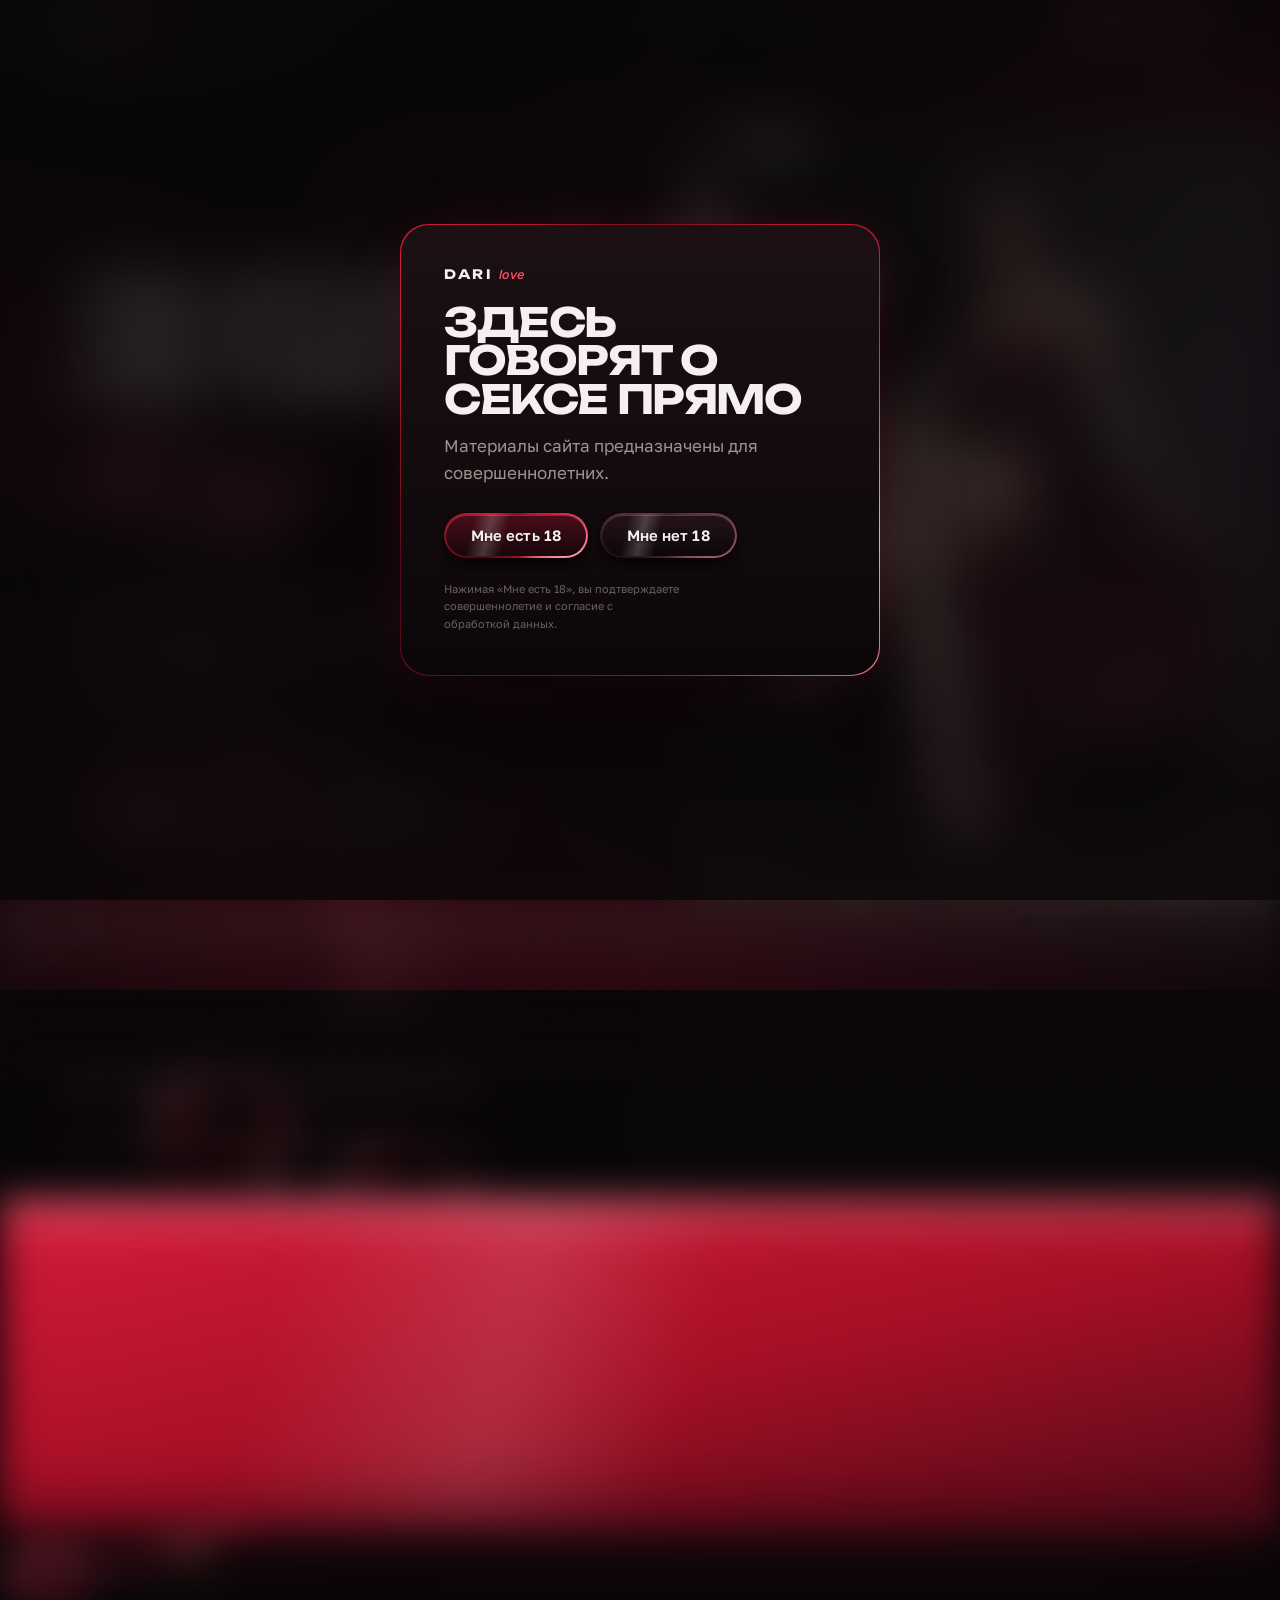
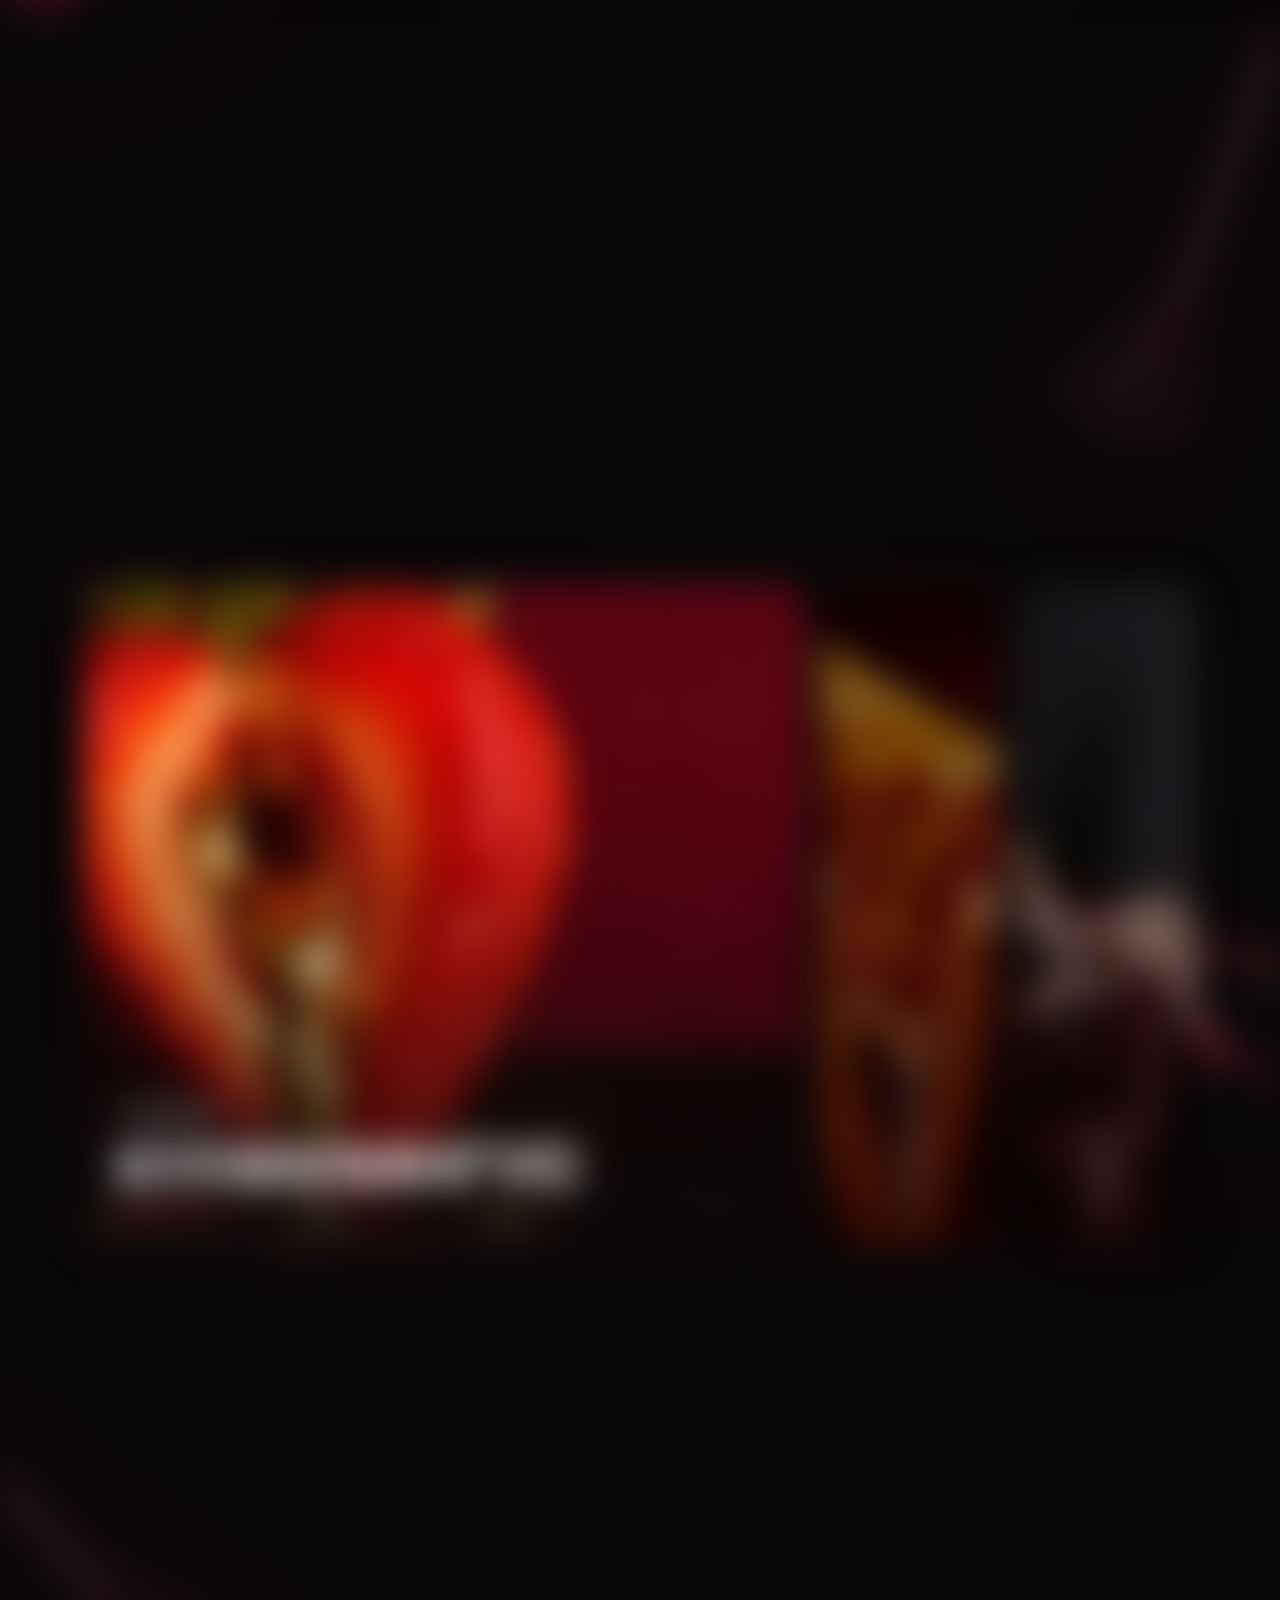
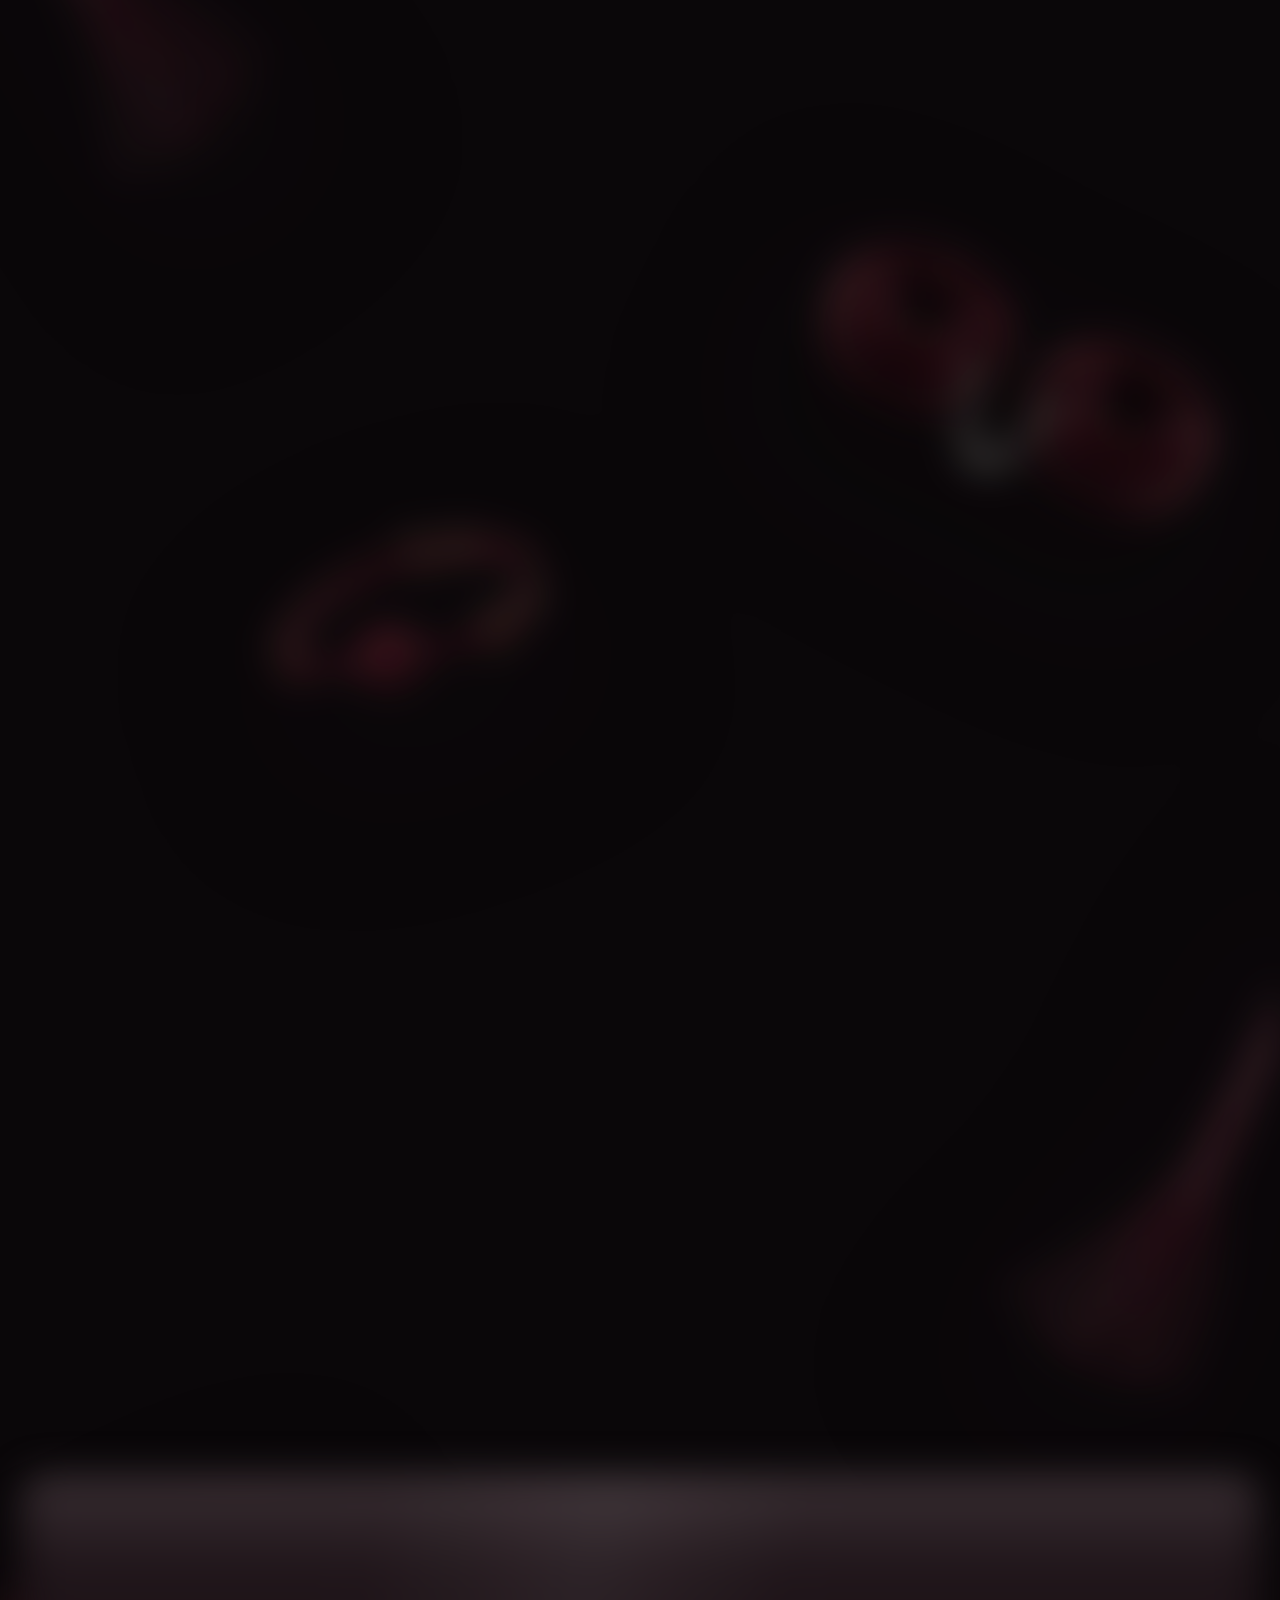
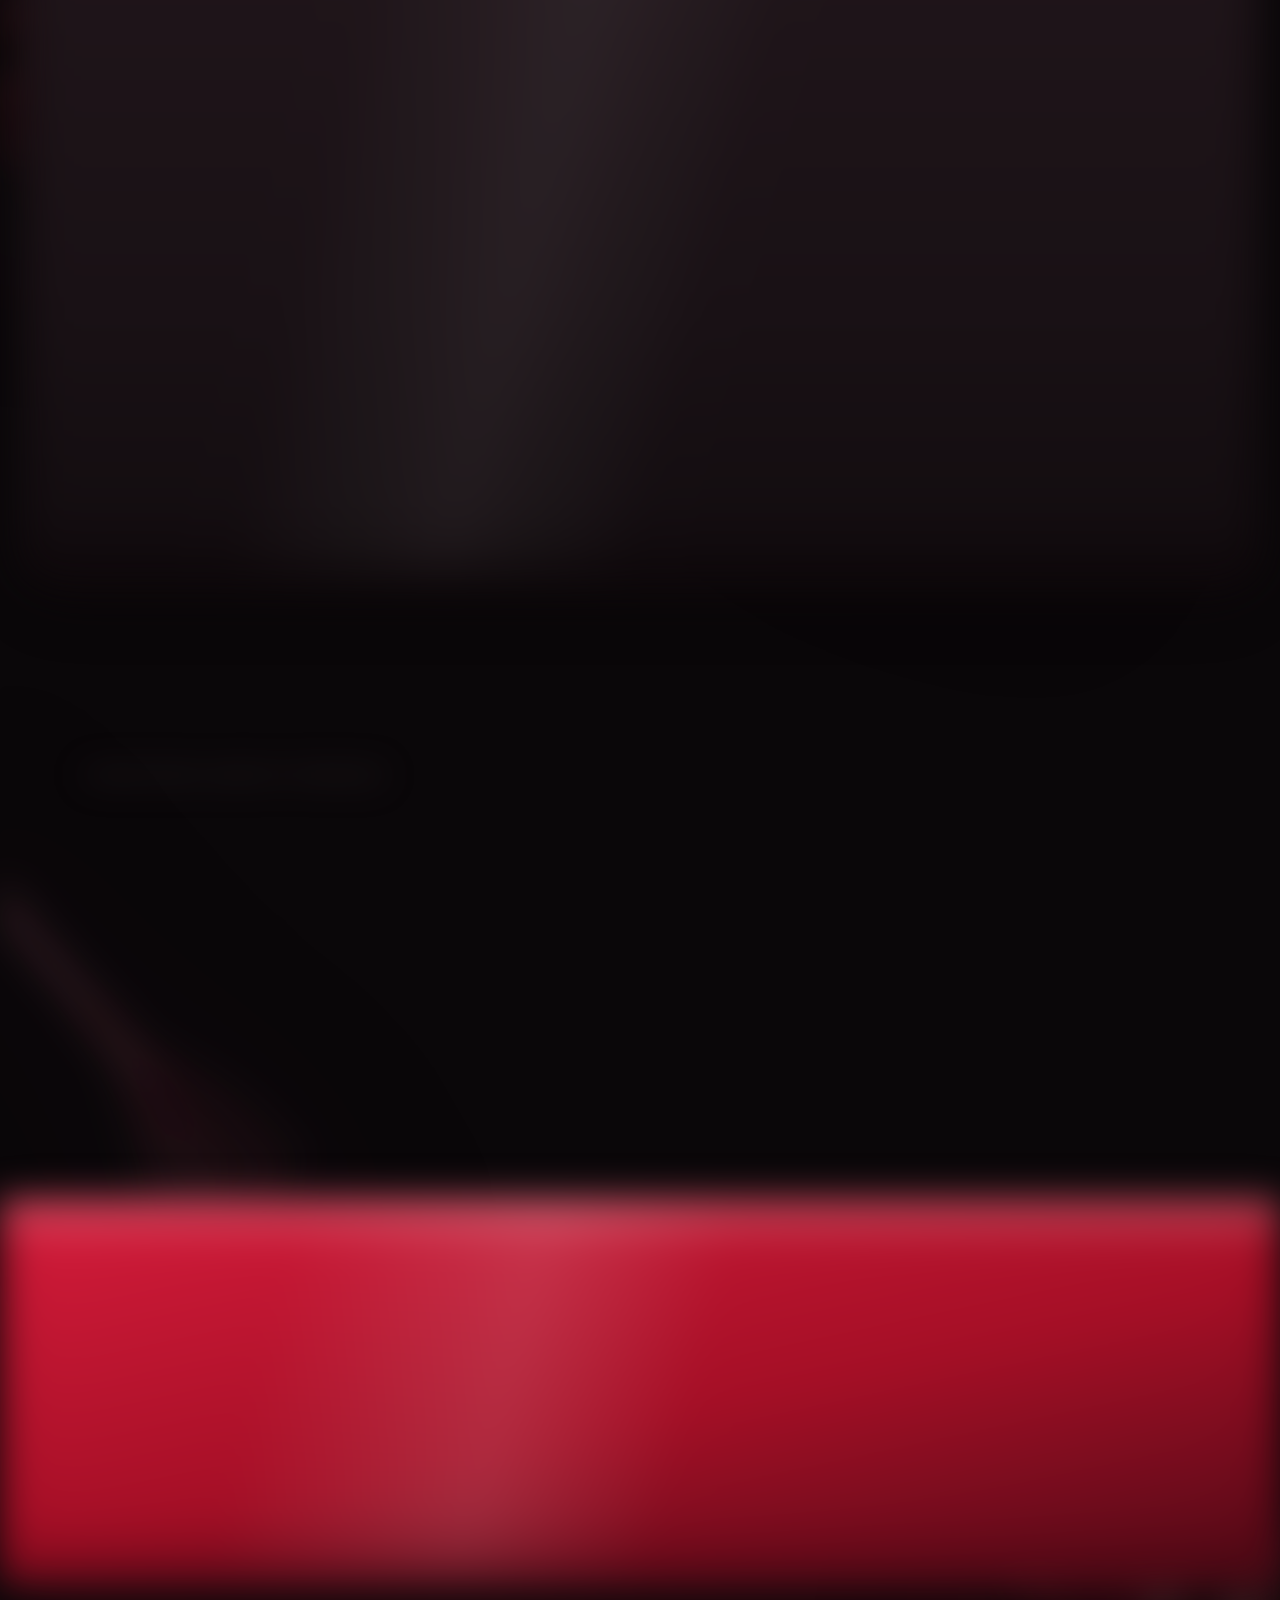
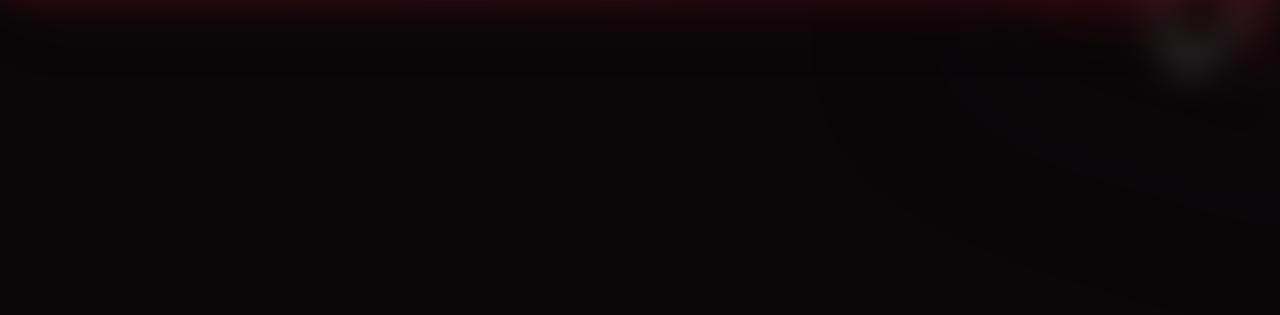
==== commit 24341fa5: "Cut the first load from 744 KB to 357 KB Half the page was one word. The handwritten "вслух" pulled " ====
--- a/index.html
+++ b/index.html
@@ -10,9 +10,9 @@
 <meta property="og:type" content="website">
 <meta name="robots" content="index,follow">
 <meta name="theme-color" content="#0A0709">
-<link rel="preconnect" href="https://fonts.googleapis.com">
-<link rel="preconnect" href="https://fonts.gstatic.com" crossorigin>
-<link href="https://fonts.googleapis.com/css2?family=Unbounded:wght@500;600;700;800&family=Golos+Text:wght@400;500;600&family=Rubik:ital,wght@1,400;1,500&display=swap" rel="stylesheet">
+<link rel="preload" as="font" type="font/woff2" href="assets/fonts/unbounded-subset.woff2" crossorigin>
+<link rel="preload" as="font" type="font/woff2" href="assets/fonts/golos-text-subset.woff2" crossorigin>
+<link rel="preload" as="image" href="assets/img/dari-hero2.avif" type="image/avif">
 <link rel="stylesheet" href="css/base.css">
 <link rel="stylesheet" href="css/site.css">
 </head>
@@ -65,22 +65,22 @@
 <!-- Атрибуты левитируют в фоне всей страницы, начиная с первого экрана:
      разные размеры, стороны, наклоны и глубина размытия -->
 <div class="attrs" aria-hidden="true">
-  <span class="attr attr--01"><img src="assets/img/att-cuffs.webp" alt="" fetchpriority="low"></span>
-  <span class="attr attr--02"><img src="assets/img/att-gag.webp" alt="" loading="lazy"></span>
-  <span class="attr attr--03"><img src="assets/img/att-whip.webp" alt="" loading="lazy"></span>
-  <span class="attr attr--04"><img src="assets/img/att-cuffs.webp" alt="" loading="lazy"></span>
-  <span class="attr attr--05"><img src="assets/img/att-gag.webp" alt="" loading="lazy"></span>
-  <span class="attr attr--06"><img src="assets/img/att-whip.webp" alt="" loading="lazy"></span>
-  <span class="attr attr--07"><img src="assets/img/att-cuffs.webp" alt="" loading="lazy"></span>
-  <span class="attr attr--08"><img src="assets/img/att-gag.webp" alt="" loading="lazy"></span>
-  <span class="attr attr--09"><img src="assets/img/att-whip.webp" alt="" loading="lazy"></span>
-  <span class="attr attr--10"><img src="assets/img/att-cuffs.webp" alt="" loading="lazy"></span>
-  <span class="attr attr--11"><img src="assets/img/att-gag.webp" alt="" loading="lazy"></span>
-  <span class="attr attr--12"><img src="assets/img/att-whip.webp" alt="" loading="lazy"></span>
-  <span class="attr attr--13"><img src="assets/img/att-cuffs.webp" alt="" loading="lazy"></span>
-  <span class="attr attr--14"><img src="assets/img/att-gag.webp" alt="" loading="lazy"></span>
-  <span class="attr attr--15"><img src="assets/img/att-whip.webp" alt="" loading="lazy"></span>
-  <span class="attr attr--16"><img src="assets/img/att-cuffs.webp" alt="" loading="lazy"></span>
+  <span class="attr attr--01"><picture><source srcset="assets/img/att-cuffs.avif" type="image/avif"><img src="assets/img/att-cuffs.webp" alt="" width="466" height="700" loading="lazy" decoding="async"></picture></span>
+  <span class="attr attr--02"><picture><source srcset="assets/img/att-gag.avif" type="image/avif"><img src="assets/img/att-gag.webp" alt="" width="700" height="700" loading="lazy" decoding="async"></picture></span>
+  <span class="attr attr--03"><picture><source srcset="assets/img/att-whip.avif" type="image/avif"><img src="assets/img/att-whip.webp" alt="" width="466" height="700" loading="lazy" decoding="async"></picture></span>
+  <span class="attr attr--04"><picture><source srcset="assets/img/att-cuffs.avif" type="image/avif"><img src="assets/img/att-cuffs.webp" alt="" width="466" height="700" loading="lazy" decoding="async"></picture></span>
+  <span class="attr attr--05"><picture><source srcset="assets/img/att-gag.avif" type="image/avif"><img src="assets/img/att-gag.webp" alt="" width="700" height="700" loading="lazy" decoding="async"></picture></span>
+  <span class="attr attr--06"><picture><source srcset="assets/img/att-whip.avif" type="image/avif"><img src="assets/img/att-whip.webp" alt="" width="466" height="700" loading="lazy" decoding="async"></picture></span>
+  <span class="attr attr--07"><picture><source srcset="assets/img/att-cuffs.avif" type="image/avif"><img src="assets/img/att-cuffs.webp" alt="" width="466" height="700" loading="lazy" decoding="async"></picture></span>
+  <span class="attr attr--08"><picture><source srcset="assets/img/att-gag.avif" type="image/avif"><img src="assets/img/att-gag.webp" alt="" width="700" height="700" loading="lazy" decoding="async"></picture></span>
+  <span class="attr attr--09"><picture><source srcset="assets/img/att-whip.avif" type="image/avif"><img src="assets/img/att-whip.webp" alt="" width="466" height="700" loading="lazy" decoding="async"></picture></span>
+  <span class="attr attr--10"><picture><source srcset="assets/img/att-cuffs.avif" type="image/avif"><img src="assets/img/att-cuffs.webp" alt="" width="466" height="700" loading="lazy" decoding="async"></picture></span>
+  <span class="attr attr--11"><picture><source srcset="assets/img/att-gag.avif" type="image/avif"><img src="assets/img/att-gag.webp" alt="" width="700" height="700" loading="lazy" decoding="async"></picture></span>
+  <span class="attr attr--12"><picture><source srcset="assets/img/att-whip.avif" type="image/avif"><img src="assets/img/att-whip.webp" alt="" width="466" height="700" loading="lazy" decoding="async"></picture></span>
+  <span class="attr attr--13"><picture><source srcset="assets/img/att-cuffs.avif" type="image/avif"><img src="assets/img/att-cuffs.webp" alt="" width="466" height="700" loading="lazy" decoding="async"></picture></span>
+  <span class="attr attr--14"><picture><source srcset="assets/img/att-gag.avif" type="image/avif"><img src="assets/img/att-gag.webp" alt="" width="700" height="700" loading="lazy" decoding="async"></picture></span>
+  <span class="attr attr--15"><picture><source srcset="assets/img/att-whip.avif" type="image/avif"><img src="assets/img/att-whip.webp" alt="" width="466" height="700" loading="lazy" decoding="async"></picture></span>
+  <span class="attr attr--16"><picture><source srcset="assets/img/att-cuffs.avif" type="image/avif"><img src="assets/img/att-cuffs.webp" alt="" width="466" height="700" loading="lazy" decoding="async"></picture></span>
 </div>
 
 <main class="wrap" id="top">
@@ -100,7 +100,7 @@
 
     <figure class="shot">
       <div class="plate">
-        <img class="over" src="assets/img/dari-hero2.webp" alt="Dari love в бордовом латексном платье" fetchpriority="high">
+        <picture><source srcset="assets/img/dari-hero2.avif" type="image/avif"><img class="over" src="assets/img/dari-hero2.webp" alt="Dari love в бордовом латексном платье" width="1200" height="1600" fetchpriority="high" decoding="async"></picture>
       </div>
       <figcaption class="shot__cap"><span>Москва</span><span class="tabular">18+</span></figcaption>
     </figure>
@@ -121,7 +121,7 @@
   <!-- ——— Обо мне ————————————————————————————————————————— -->
   <section class="about" id="about">
     <div class="plate about__plate">
-      <img src="assets/img/dari-wide.webp" alt="Dari love" loading="lazy">
+      <img src="assets/img/dari-wide.webp" alt="Dari love" width="1200" height="675" loading="lazy" decoding="async">
     </div>
     <div>
       <h2 id="about-title"></h2>
@@ -169,7 +169,7 @@
       <p style="margin-top:26px"><a class="pill" data-tg="private" href="#">Написать лично</a></p>
     </div>
     <div class="plate private__plate">
-      <img src="assets/img/card-konsul.webp" alt="" loading="lazy">
+      <picture><source srcset="assets/img/card-konsul.avif" type="image/avif"><img src="assets/img/card-konsul.webp" alt="" width="900" height="1125" loading="lazy" decoding="async"></picture>
     </div>
   </section>
 
@@ -220,8 +220,8 @@
   </button>
 </dialog>
 
-<script src="js/content.js"></script>
-<script src="js/handwriting.js"></script>
-<script src="js/site.js"></script>
+<script src="js/content.js" defer></script>
+<script src="js/handwriting.js" defer></script>
+<script src="js/site.js" defer></script>
 </body>
 </html>
--- a/css/base.css
+++ b/css/base.css
@@ -1,6 +1,37 @@
 /* DARI LOVE — фундамент направления «Латекс».
    Материал страницы — не бархат, а латекс: свет ложится жёсткими бликами,
    тени густые, красный горит только там, где на него падает свет. */
+
+/* Шрифты лежат в репозитории сабсетами: кириллица, базовая латиница,
+   типографика и знак рубля. С Google приходило 307 КБ в пяти файлах плюс два
+   внешних соединения (googleapis + gstatic); здесь 120 КБ и ни одного чужого
+   домена. Unbounded и Golos — переменные по оси веса, Rubik зафиксирован на
+   450: он нужен ровно для курсивных акцентов и прямой речи.
+   Лицензии OFL лежат рядом, в assets/fonts/. */
+
+@font-face {
+  font-family: 'Unbounded';
+  src: url('../assets/fonts/unbounded-subset.woff2') format('woff2-variations');
+  font-weight: 500 800;
+  font-style: normal;
+  font-display: swap;
+}
+
+@font-face {
+  font-family: 'Golos Text';
+  src: url('../assets/fonts/golos-text-subset.woff2') format('woff2-variations');
+  font-weight: 400 600;
+  font-style: normal;
+  font-display: swap;
+}
+
+@font-face {
+  font-family: 'Rubik';
+  src: url('../assets/fonts/rubik-italic-subset.woff2') format('woff2');
+  font-weight: 400 600;
+  font-style: italic;
+  font-display: swap;
+}
 
 :root {
   /* Поверхности: от самой глубокой к поднятой. Чистого чёрного нет. */
@@ -77,6 +108,10 @@
 }
 
 *, *::before, *::after { box-sizing: border-box; }
+
+/* <picture> — обёртка для выбора формата, а не элемент раскладки: убираем её
+   из потока, иначе размеры и анимации, рассчитанные на <img>, ломаются. */
+picture { display: contents; }
 
 ::selection { background: var(--latex); color: var(--bone); }
 
